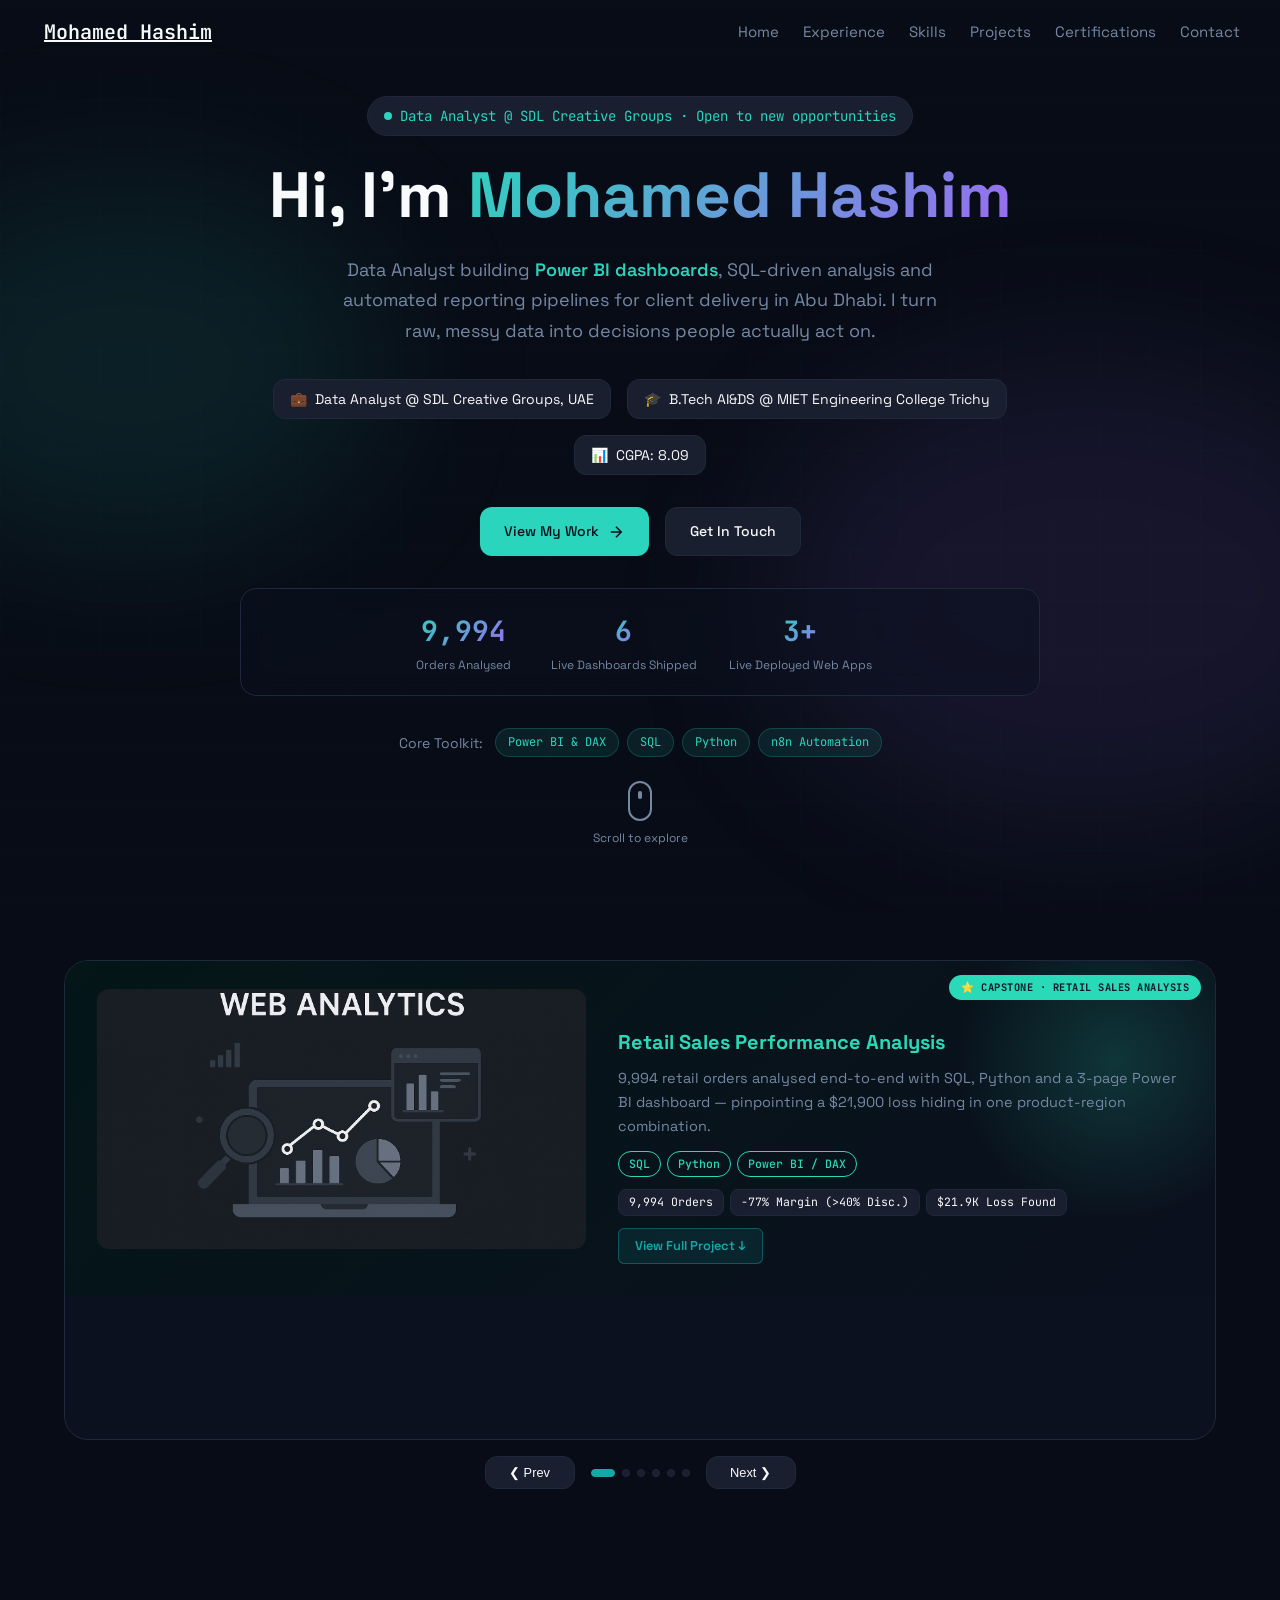
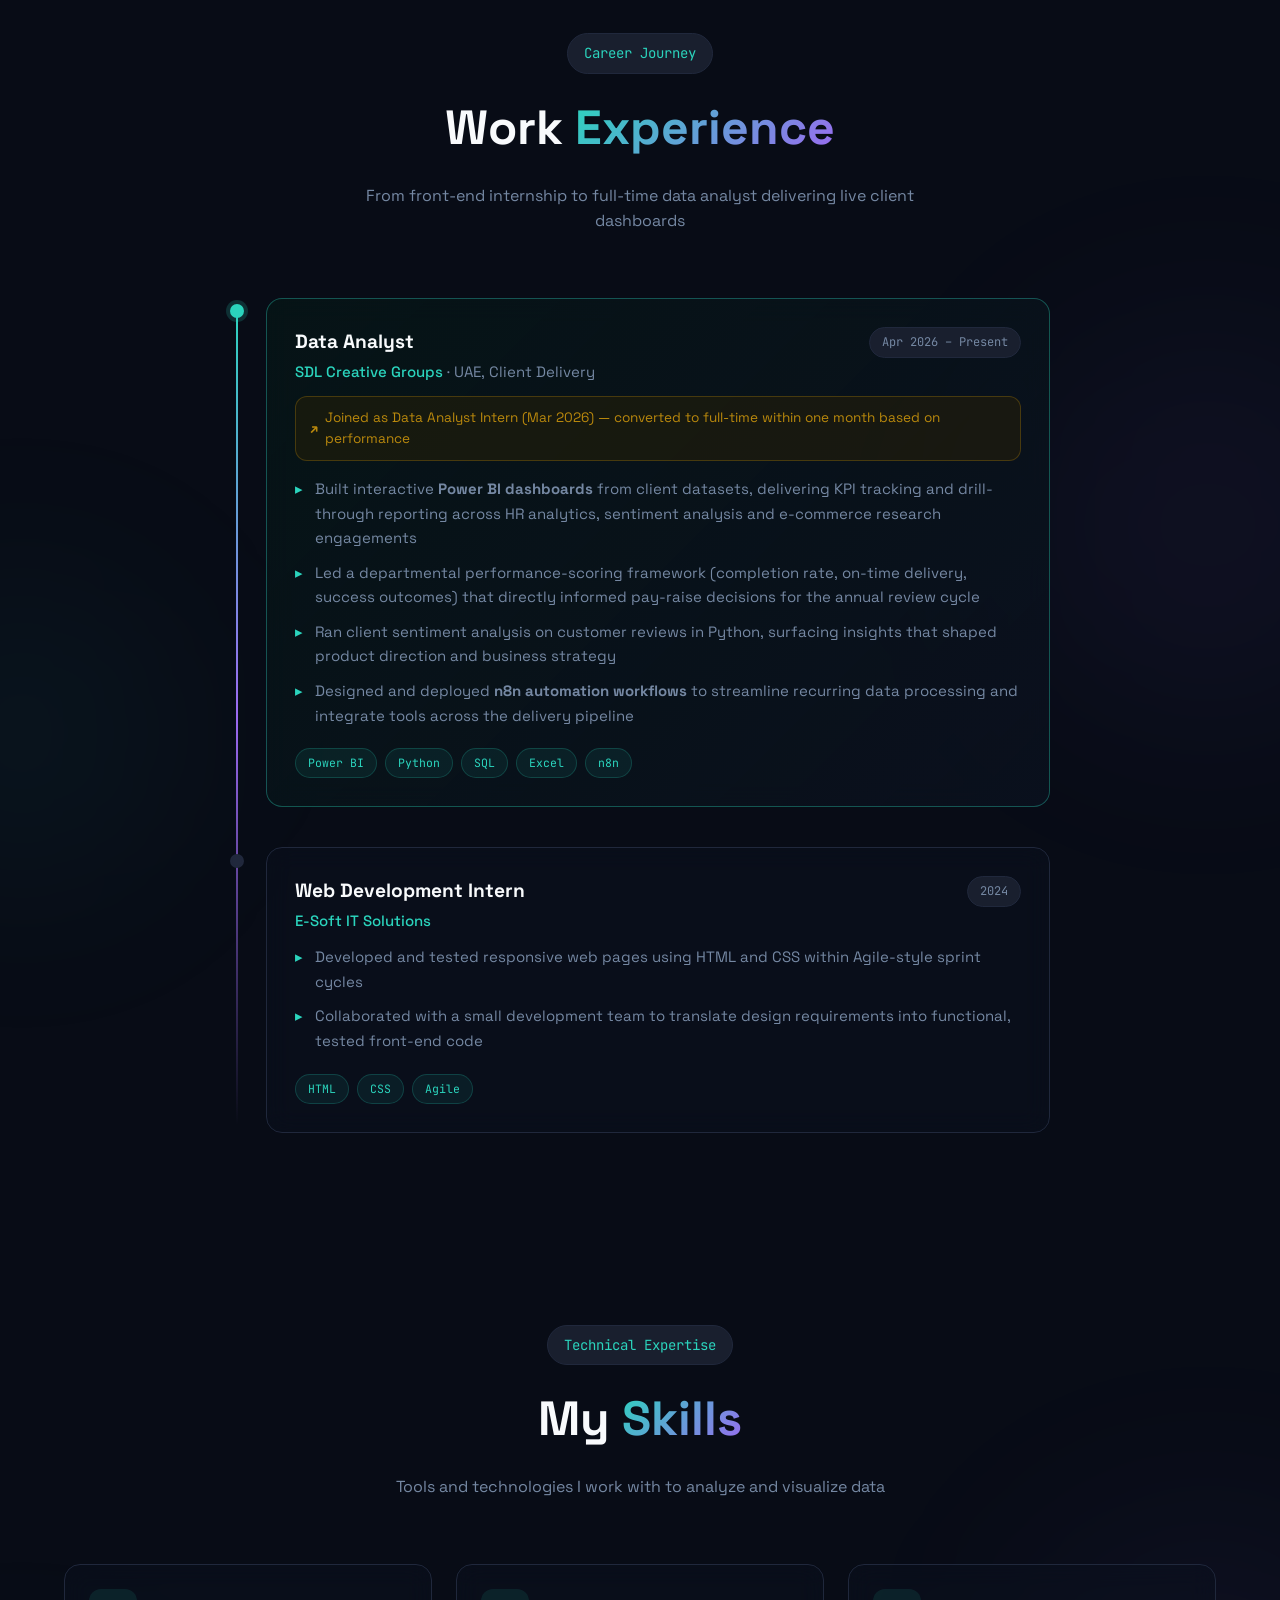
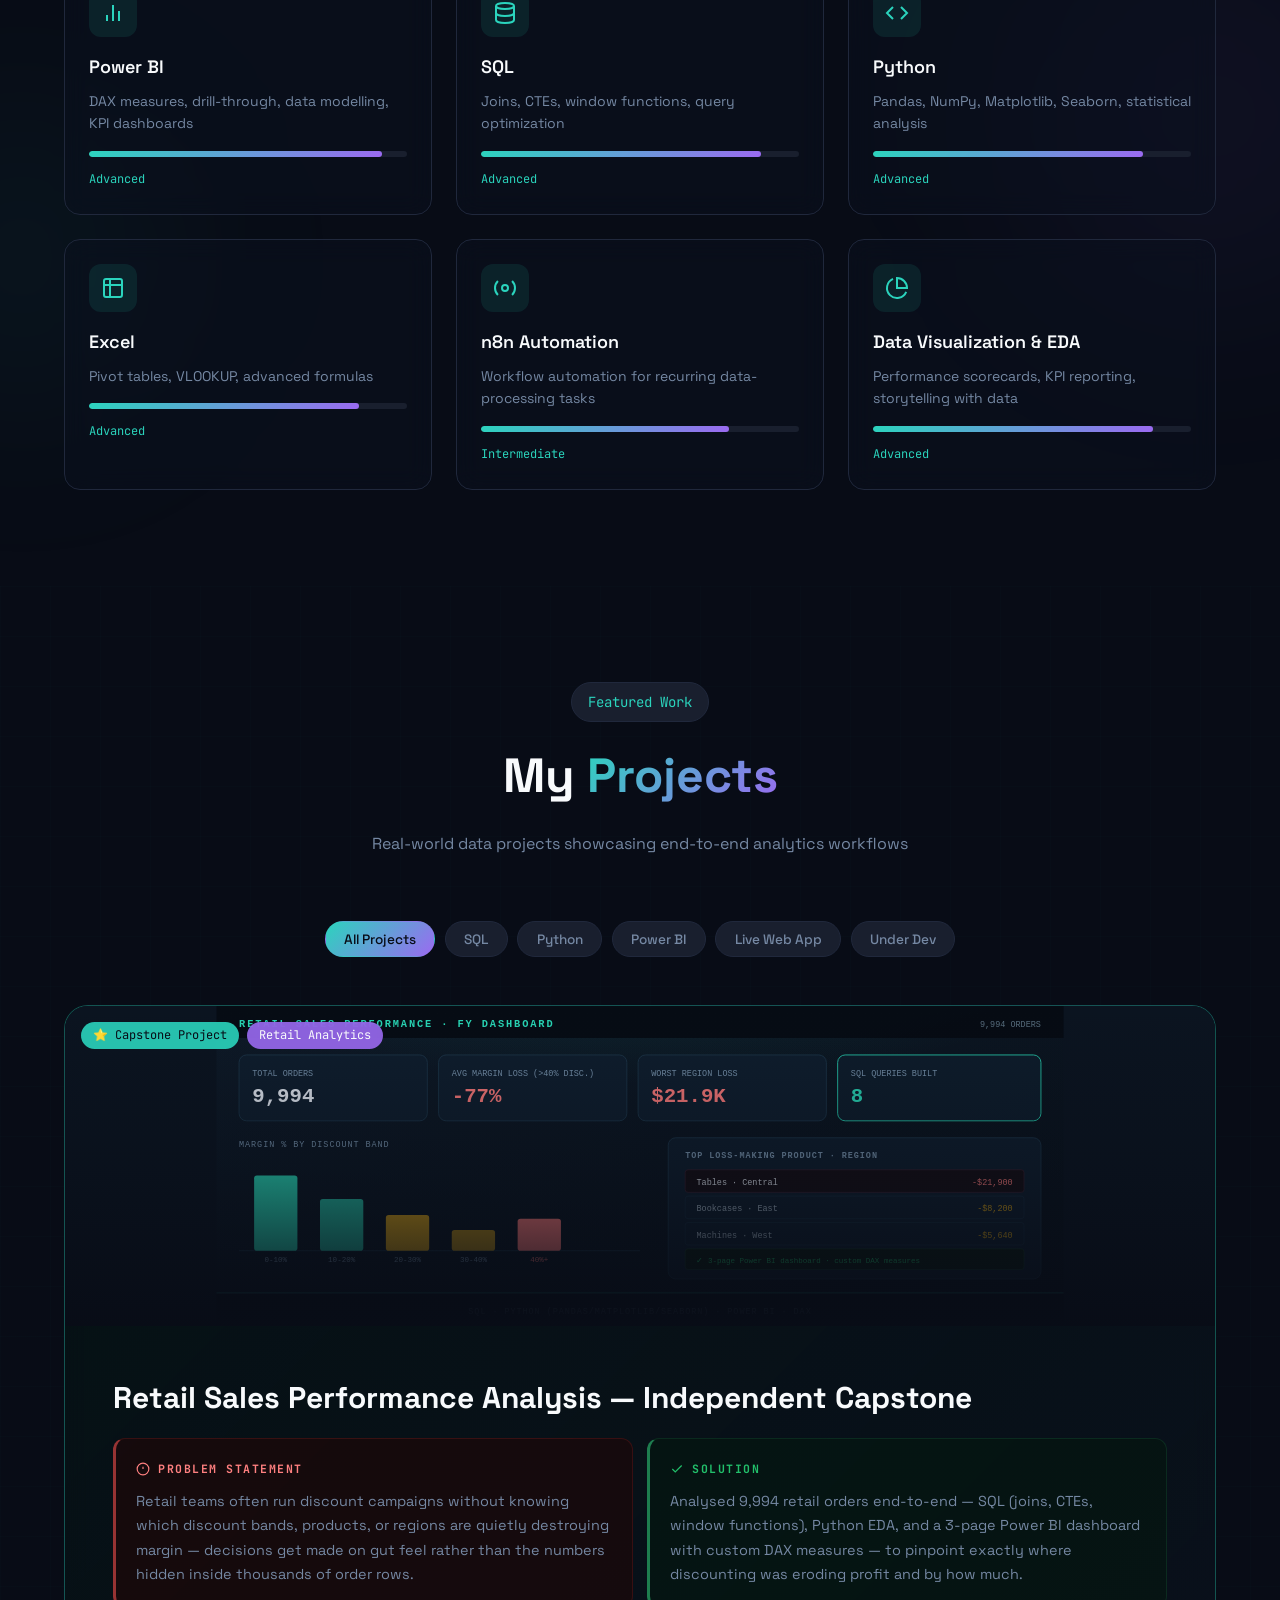
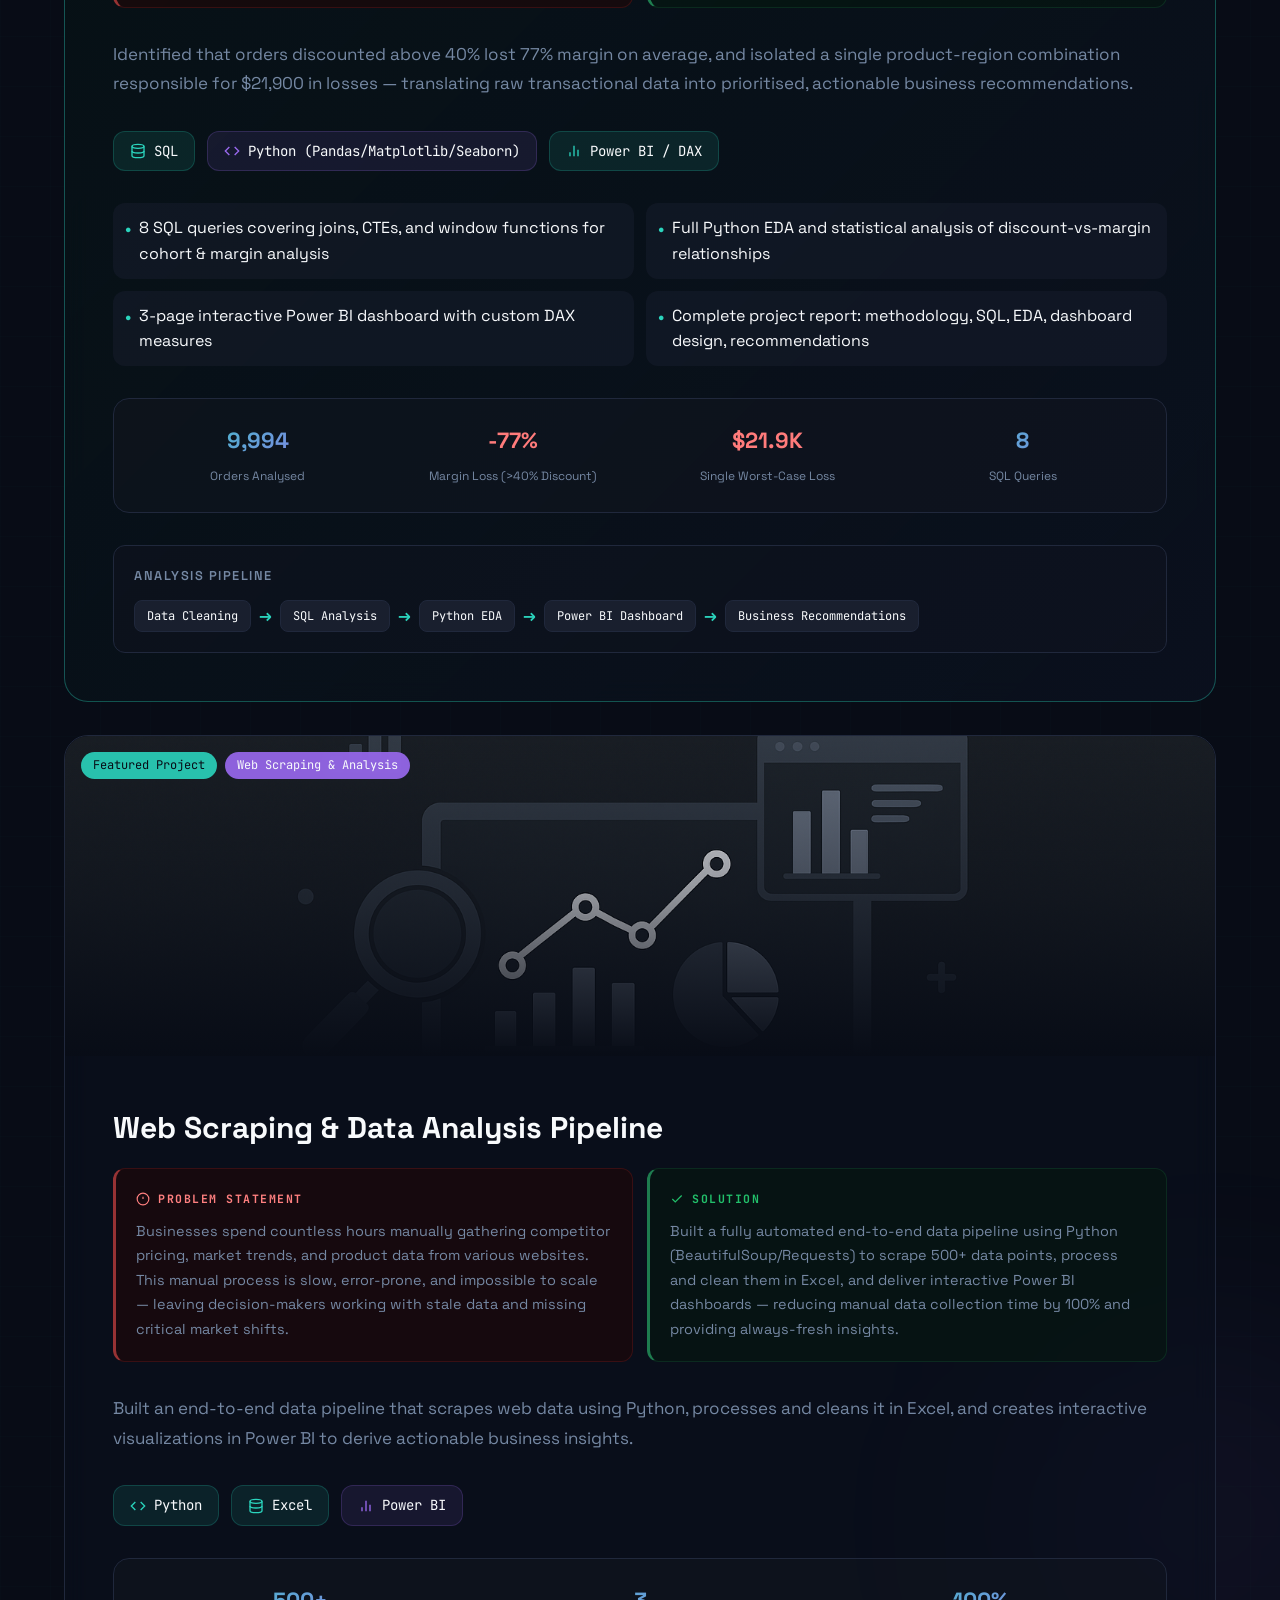
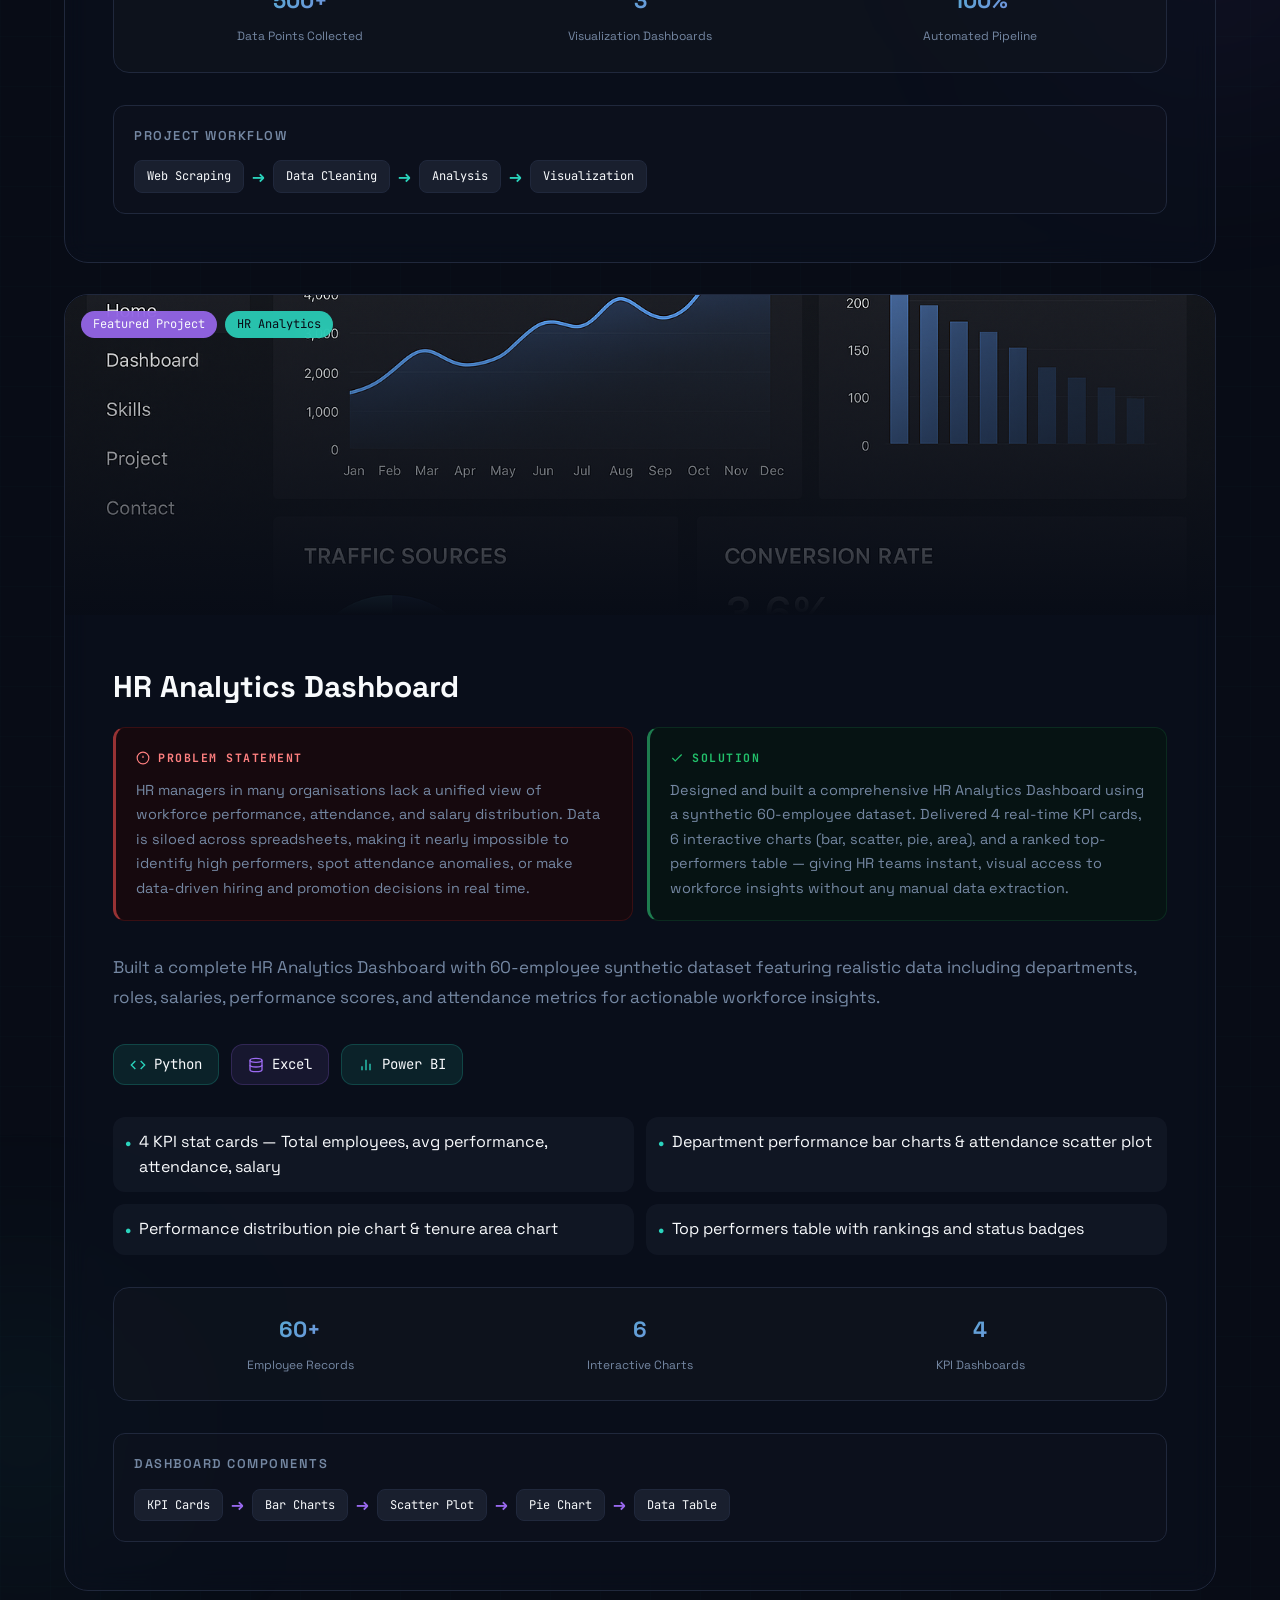
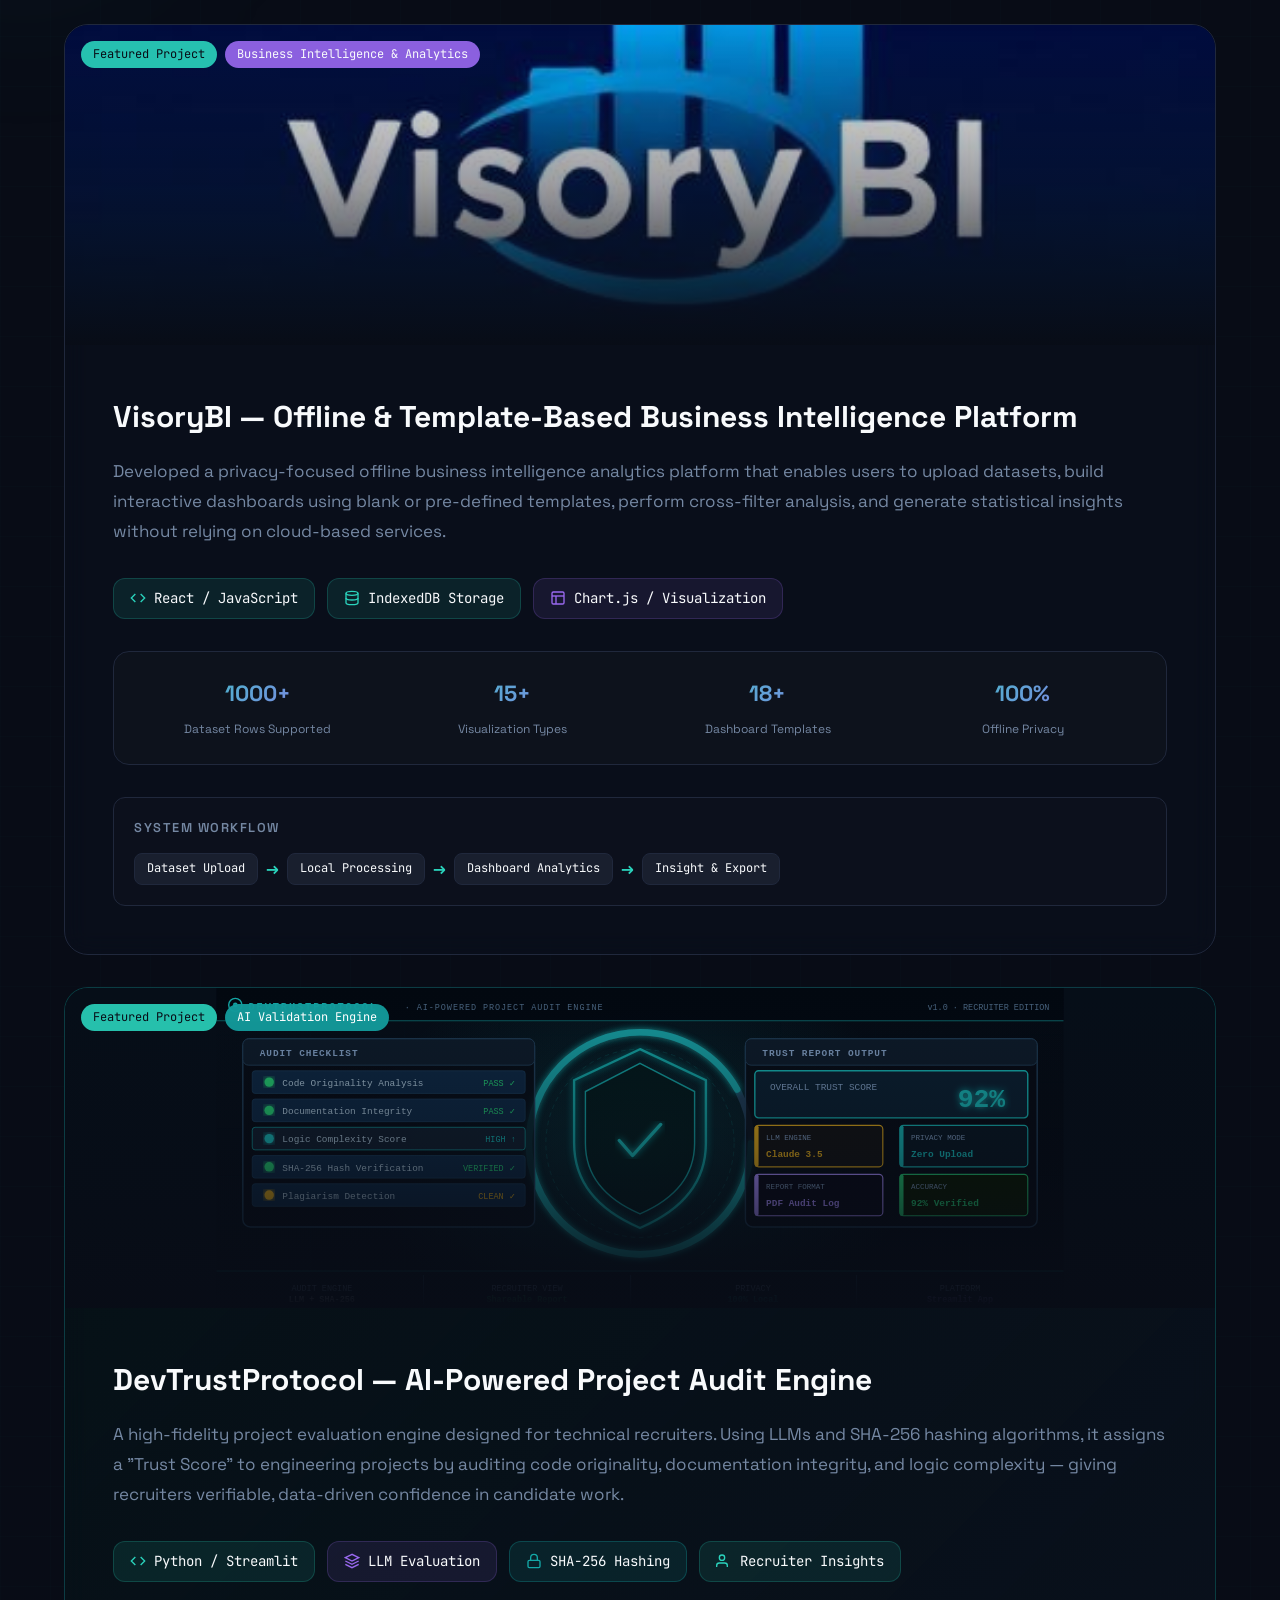
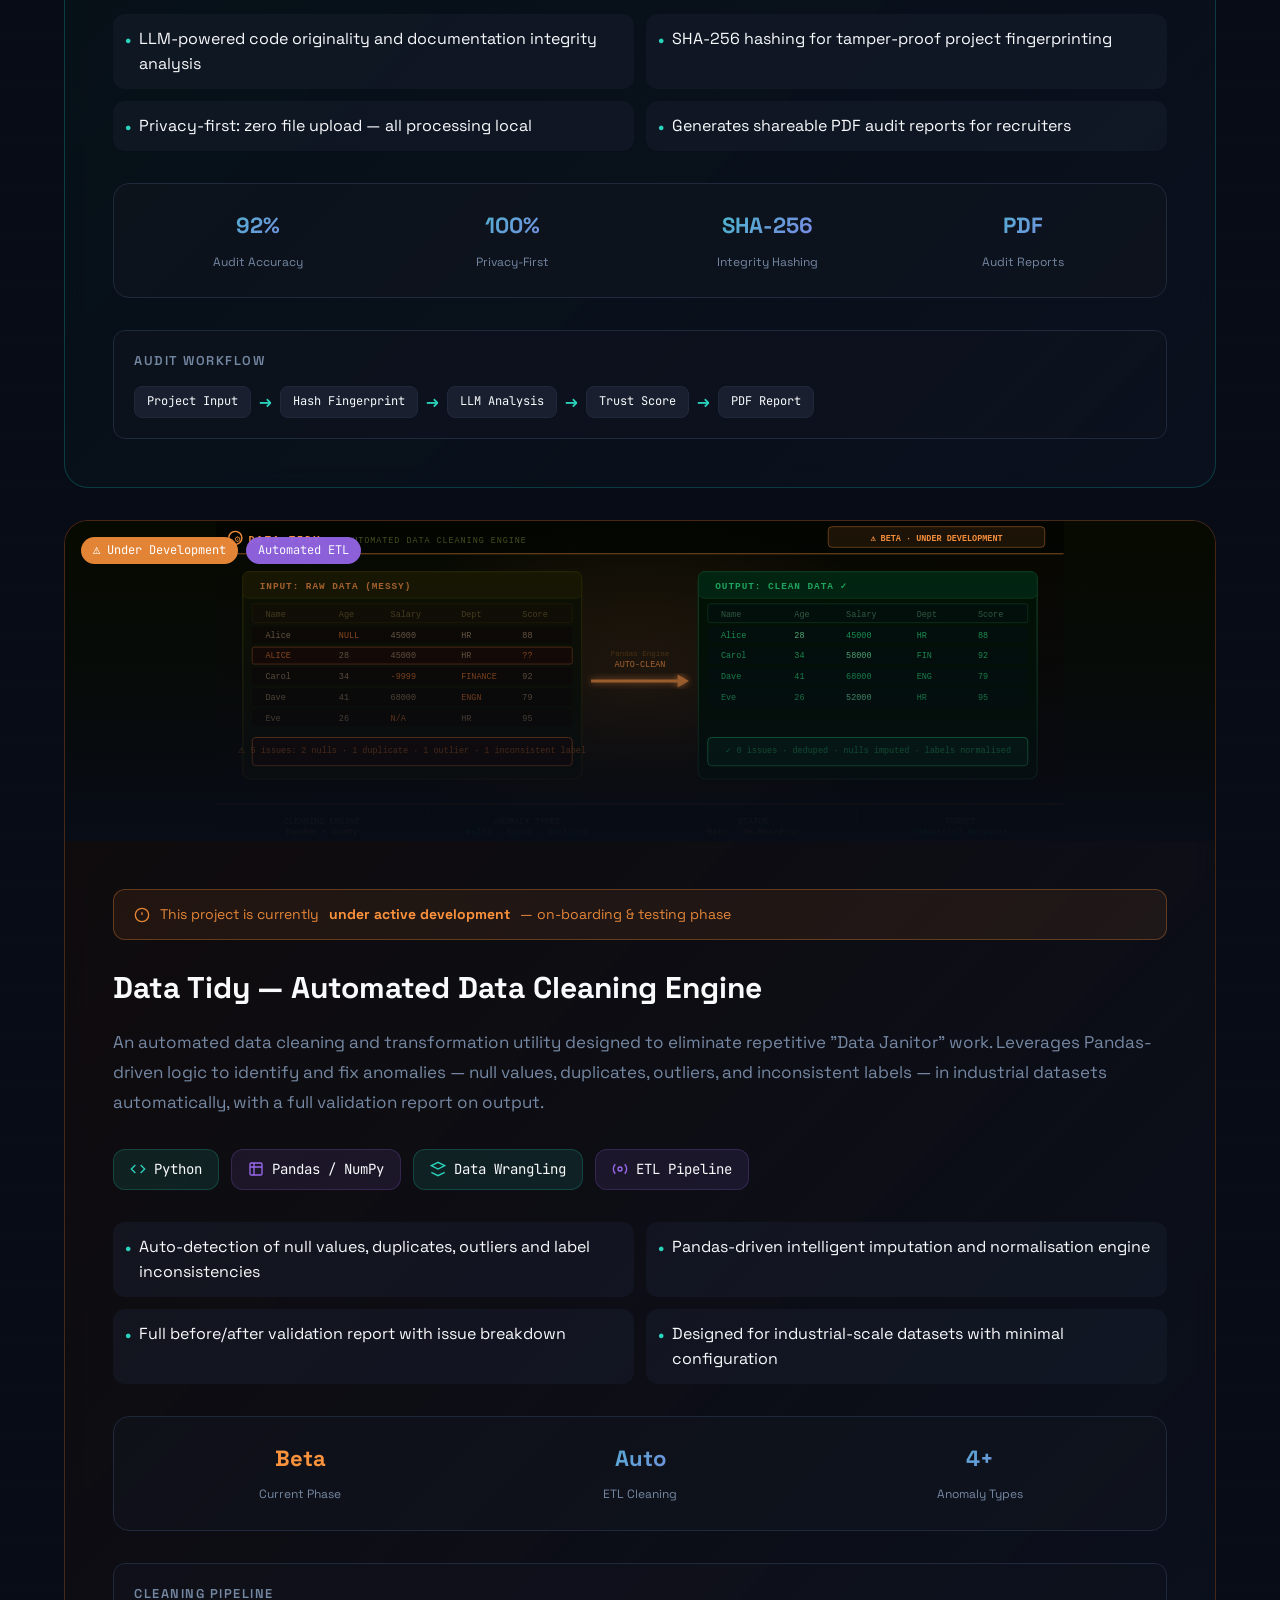
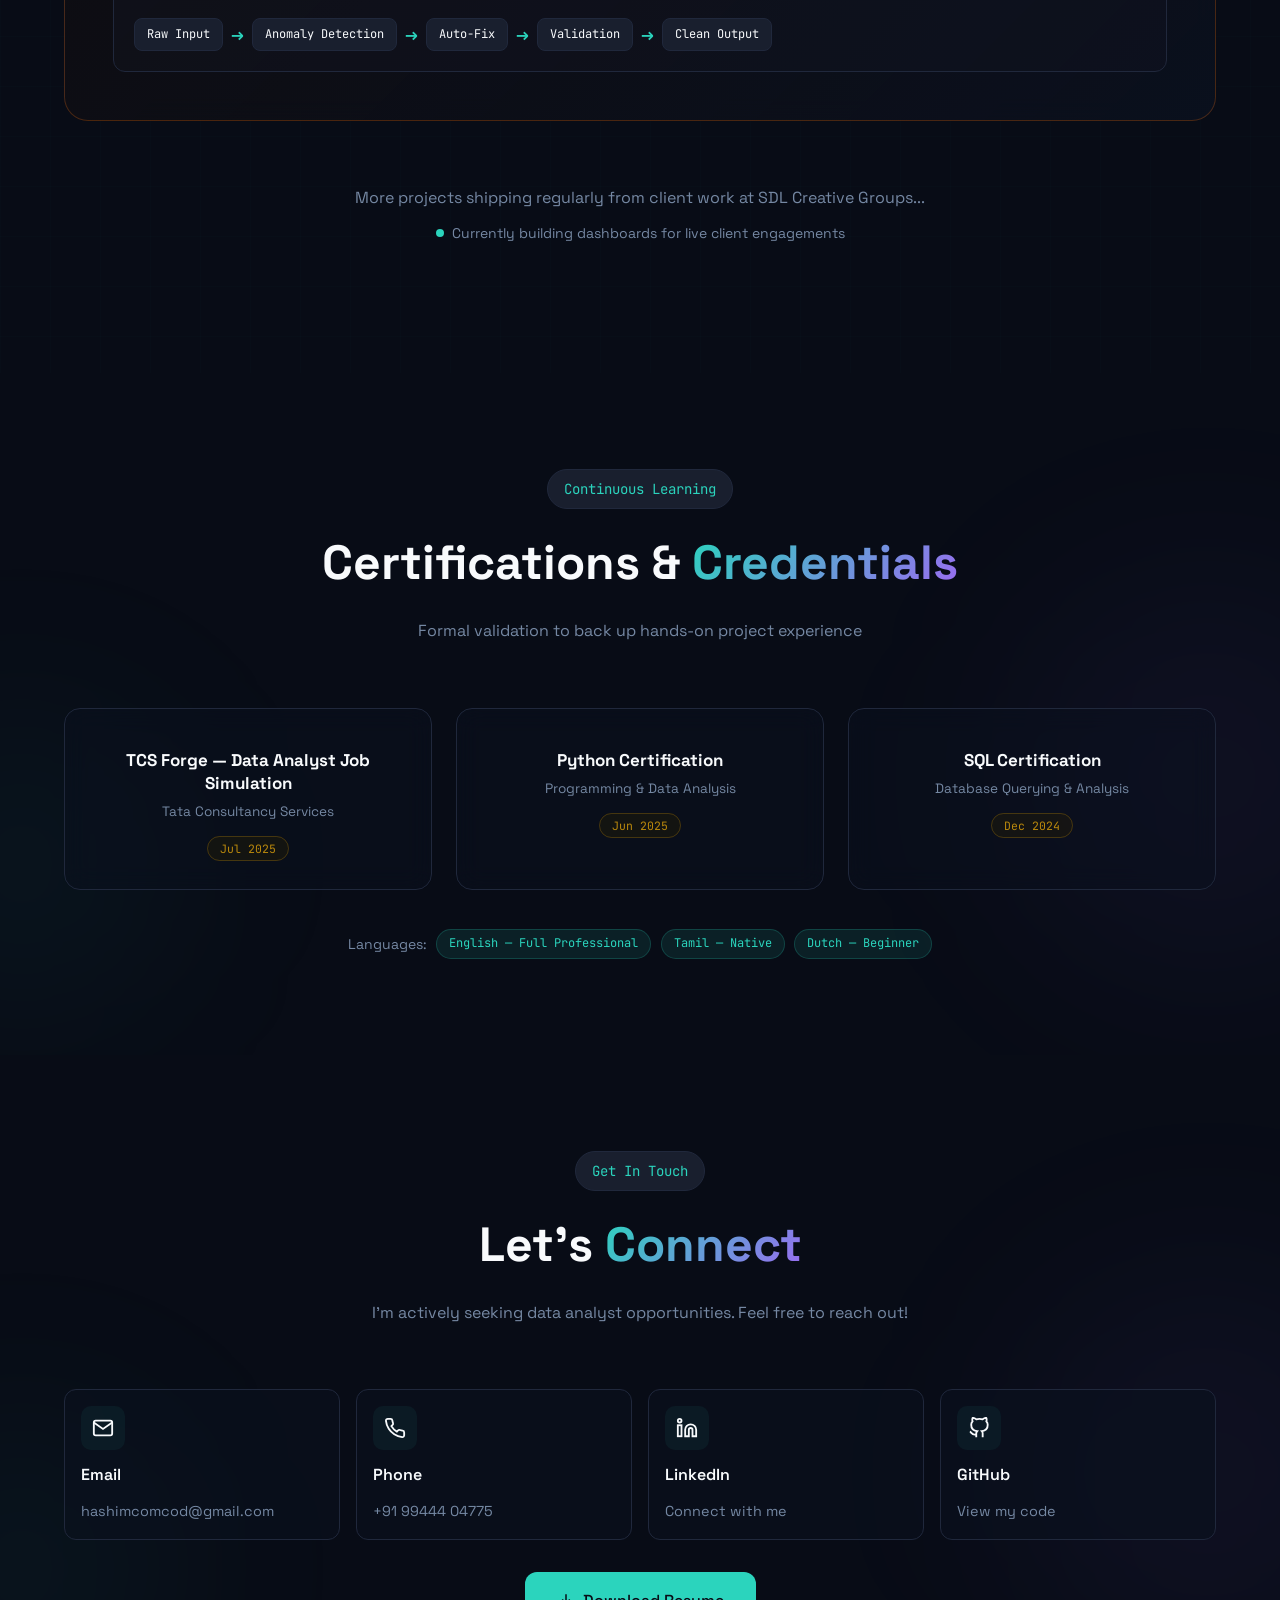
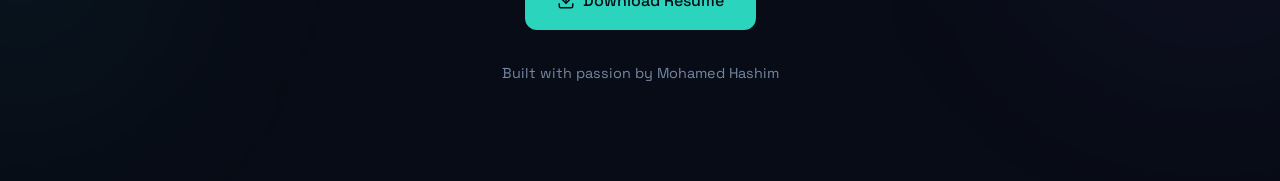
==== index.html @ ccec5ce8 "Update CGPA from 8.00 to 8.09" ====
<!DOCTYPE html>
<html lang="en">
<head>
  <meta charset="UTF-8" />
  <meta name="viewport" content="width=device-width, initial-scale=1.0"/>
  <meta name="description" content="Mohamed Hashim - Data Analyst Portfolio showcasing Excel, SQL, Python, Power BI skills and data analysis projects" />
  <title>Mohamed Hashim | Data Analyst Portfolio</title>
  <link rel="stylesheet" href="styles.css" />
  <link rel="preconnect" href="https://fonts.googleapis.com"/>
  <link rel="preconnect" href="https://fonts.gstatic.com" crossorigin/>
  <link href="https://fonts.googleapis.com/css2?family=Space+Grotesk:wght@300;400;500;600;700&family=JetBrains+Mono:wght@400;500;600&display=swap" rel="stylesheet"/>
</head>
<body>
  <!-- Navbar -->
  <nav id="navbar" class="navbar">
    <div class="navbar-container">
      <a href="#hero" class="navbar-logo">
        <span class="logo-text">Mohamed Hashim</span>
      </a>
      <div class="nav-links desktop-nav">
        <a href="#hero" class="nav-link">Home</a>
        <a href="#experience" class="nav-link">Experience</a>
        <a href="#skills" class="nav-link">Skills</a>
        <a href="#projects" class="nav-link">Projects</a>
        <a href="#certifications" class="nav-link">Certifications</a>
        <a href="#contact" class="nav-link">Contact</a>
      </div>
      <button id="mobile-menu-btn" class="mobile-menu-btn" aria-label="Toggle menu" aria-expanded="false">
        <span class="hamburger-line"></span>
        <span class="hamburger-line"></span>
        <span class="hamburger-line"></span>
      </button>
    </div>
    <div id="mobile-nav" class="mobile-nav" aria-hidden="true">
      <a href="#hero" class="mobile-nav-link">Home</a>
      <a href="#experience" class="mobile-nav-link">Experience</a>
      <a href="#skills" class="mobile-nav-link">Skills</a>
      <a href="#projects" class="mobile-nav-link">Projects</a>
      <a href="#certifications" class="mobile-nav-link">Certifications</a>
      <a href="#contact" class="mobile-nav-link">Contact</a>
    </div>
  </nav>

  <!-- Hero Section -->
  <section id="hero" class="hero">
    <div class="hero-bg-effects">
      <div class="hero-glow hero-glow-1"></div>
      <div class="hero-glow hero-glow-2"></div>
    </div>
    <div class="grid-pattern"></div>
    <div class="hero-container">
      <div class="hero-content">
        <div class="hero-badge animate-fade-up">
          <span class="status-dot"></span>
          <span>Data Analyst @ SDL Creative Groups &middot; Open to new opportunities</span>
        </div>
        <h1 class="hero-title animate-fade-up delay-100">
          Hi, I'm <span class="gradient-text">Mohamed Hashim</span>
        </h1>
        <p class="hero-subtitle animate-fade-up delay-200">
          Data Analyst building <span class="hero-highlight">Power BI dashboards</span>, SQL-driven analysis and automated reporting pipelines for client delivery in Abu Dhabi.
          I turn raw, messy data into decisions people actually act on.
        </p>
        <div class="hero-education animate-fade-up delay-300">
          <div class="education-item">
            <span class="education-icon">💼</span>
            <span>Data Analyst @ SDL Creative Groups, UAE</span>
          </div>
          <div class="education-item">
            <span class="education-icon">🎓</span>
            <span>B.Tech AI&amp;DS @ MIET Engineering College Trichy</span>
          </div>
          <div class="education-item">
            <span class="education-icon">📊</span>
            <span>CGPA: 8.09</span>
          </div>
        </div>
        <div class="hero-buttons animate-fade-up delay-400">
          <a href="#projects" class="btn btn-primary">
            <span>View My Work</span>
            <svg class="btn-icon" viewBox="0 0 24 24" fill="none" stroke="currentColor" stroke-width="2"><path d="M5 12h14M12 5l7 7-7 7"/></svg>
          </a>
          <a href="#contact" class="btn btn-secondary"><span>Get In Touch</span></a>
        </div>
        <div class="hero-stats-row animate-fade-up delay-450" id="hero-stats">
          <div class="hero-stat"><span class="hero-stat-value" data-count="9994">0</span><span class="hero-stat-label">Orders Analysed</span></div>
          <div class="hero-stat"><span class="hero-stat-value" data-count="6">0</span><span class="hero-stat-label">Live Dashboards Shipped</span></div>
          <div class="hero-stat"><span class="hero-stat-value" data-count="3" data-suffix="+">0</span><span class="hero-stat-label">Live Deployed Web Apps</span></div>
        </div>
        <div class="hero-certs animate-fade-up delay-500">
          <span class="certs-label">Core Toolkit:</span>
          <div class="certs-list">
            <span class="cert-tag">Power BI &amp; DAX</span>
            <span class="cert-tag">SQL</span>
            <span class="cert-tag">Python</span>
            <span class="cert-tag">n8n Automation</span>
          </div>
        </div>
        <div class="scroll-indicator animate-fade-in delay-500" id="hero-scroll-indicator">
          <div class="scroll-mouse"><div class="scroll-wheel"></div></div>
          <span>Scroll to explore</span>
        </div>
      </div>
    </div>
  </section>

  <!-- Banner / Project Slider Section -->
  <section class="banner-section">
    <div class="container">
      <div class="banner-container">
        <div class="slider-outer">

          <!-- ── SLIDE 0: Retail Sales Capstone ── -->
          <div class="slide-item active slide-item--highlight" data-slide="0">
            <div class="slide-glow" style="background:radial-gradient(circle,rgba(41,217,184,0.18),transparent 70%)"></div>
            <div class="slide-badge" style="background:#29d9b8;color:#0a1628">⭐ Capstone &middot; Retail Sales Analysis</div>
            <div class="slide-img-col">
              <img src="assets/images/dataimage.png" alt="Retail Sales Performance Analysis" class="slide-img" onerror="this.style.display='none'"/>
            </div>
            <div class="slide-body">
              <h3 class="slide-title" style="color:#29d9b8">Retail Sales Performance Analysis</h3>
              <p class="slide-desc">9,994 retail orders analysed end-to-end with SQL, Python and a 3-page Power BI dashboard — pinpointing a $21,900 loss hiding in one product-region combination.</p>
              <div class="slide-tags">
                <span class="slide-tag" style="color:#29d9b8;border-color:#29d9b8">SQL</span>
                <span class="slide-tag" style="color:#29d9b8;border-color:#29d9b8">Python</span>
                <span class="slide-tag" style="color:#29d9b8;border-color:#29d9b8">Power BI / DAX</span>
              </div>
              <div class="slide-stats">
                <span class="slide-stat">9,994 Orders</span>
                <span class="slide-stat">-77% Margin (&gt;40% Disc.)</span>
                <span class="slide-stat">$21.9K Loss Found</span>
              </div>
              <a href="#projects" class="slide-cta-btn">View Full Project &#8595;</a>
            </div>
          </div>

          <!-- ── SLIDE 1: Web Scraping ── -->
          <div class="slide-item" data-slide="1">
            <div class="slide-badge" style="background:#29d9b8;color:#0a1628">Web Scraping &amp; Analysis</div>
            <div class="slide-img-col">
              <img src="assets/images/dataimage.png" alt="Web Scraping Project" class="slide-img" onerror="this.style.display='none'"/>
            </div>
            <div class="slide-body">
              <h3 class="slide-title" style="color:#29d9b8">Web Scraping &amp; Data Analysis Pipeline</h3>
              <p class="slide-desc">End-to-end automated pipeline that scrapes, cleans and visualises web data using Python, Excel &amp; Power BI.</p>
              <div class="slide-tags">
                <span class="slide-tag" style="color:#29d9b8;border-color:#29d9b8">Python</span>
                <span class="slide-tag" style="color:#29d9b8;border-color:#29d9b8">Excel</span>
                <span class="slide-tag" style="color:#29d9b8;border-color:#29d9b8">Power BI</span>
              </div>
              <div class="slide-stats">
                <span class="slide-stat">500+ Data Points</span>
                <span class="slide-stat">3 Dashboards</span>
                <span class="slide-stat">100% Automated</span>
              </div>
              <a href="#projects" class="slide-cta-btn">View Full Project &#8595;</a>
            </div>
          </div>

          <!-- ── SLIDE 2: HR Analytics ── -->
          <div class="slide-item" data-slide="2">
            <div class="slide-badge" style="background:#a78bfa;color:#0a1628">HR Analytics</div>
            <div class="slide-img-col">
              <img src="assets/images/imagedata.png" alt="HR Analytics Dashboard" class="slide-img" onerror="this.style.display='none'"/>
            </div>
            <div class="slide-body">
              <h3 class="slide-title" style="color:#a78bfa">HR Analytics Dashboard</h3>
              <p class="slide-desc">60-employee synthetic dataset with KPI cards, department charts, scatter plots and top-performer rankings.</p>
              <div class="slide-tags">
                <span class="slide-tag" style="color:#a78bfa;border-color:#a78bfa">Python</span>
                <span class="slide-tag" style="color:#a78bfa;border-color:#a78bfa">Excel</span>
                <span class="slide-tag" style="color:#a78bfa;border-color:#a78bfa">Power BI</span>
              </div>
              <div class="slide-stats">
                <span class="slide-stat">60+ Records</span>
                <span class="slide-stat">6 Charts</span>
                <span class="slide-stat">4 KPI Cards</span>
              </div>
              <a href="#projects" class="slide-cta-btn">View Full Project &#8595;</a>
            </div>
          </div>

          <!-- ── SLIDE 3: VisoryBI ── -->
          <div class="slide-item" data-slide="3">
            <div class="slide-badge" style="background:#a78bfa;color:#0a1628">Business Intelligence</div>
            <div class="slide-img-col">
              <img src="assets/images/visorybi-logo.png" alt="VisoryBI Platform" class="slide-img" onerror="this.style.display='none'"/>
            </div>
            <div class="slide-body">
              <h3 class="slide-title" style="color:#a78bfa">VisoryBI — Offline BI Platform</h3>
              <p class="slide-desc">Privacy-first offline BI platform with 18+ templates, 15+ chart types and 100% local data processing. No cloud dependency.</p>
              <div class="slide-tags">
                <span class="slide-tag" style="color:#a78bfa;border-color:#a78bfa">React</span>
                <span class="slide-tag" style="color:#a78bfa;border-color:#a78bfa">IndexedDB</span>
                <span class="slide-tag" style="color:#a78bfa;border-color:#a78bfa">Chart.js</span>
              </div>
              <div class="slide-stats">
                <span class="slide-stat">1000+ Rows</span>
                <span class="slide-stat">15+ Charts</span>
                <span class="slide-stat">18+ Templates</span>
              </div>
              <a href="#projects" class="slide-cta-btn">View Full Project &#8595;</a>
            </div>
          </div>

          <!-- ── SLIDE 4: DevTrustProtocol ── -->
          <div class="slide-item slide-item--highlight" data-slide="4">
            <div class="slide-glow" style="background:radial-gradient(circle,rgba(20,169,168,0.15),transparent 70%)"></div>
            <div class="slide-badge" style="background:#14A9A8;color:#fff">DevTrustProtocol &middot; AI Validation Engine</div>
            <div class="slide-img-col">
              <!-- Generated SVG image for DevTrustProtocol -->
              <svg viewBox="0 0 480 280" xmlns="http://www.w3.org/2000/svg" class="slide-img" style="background:#060E18;border-radius:8px">
                <defs>
                  <linearGradient id="dtGrad" x1="0%" y1="0%" x2="100%" y2="100%">
                    <stop offset="0%" style="stop-color:#0A1E2E"/>
                    <stop offset="100%" style="stop-color:#071220"/>
                  </linearGradient>
                  <radialGradient id="dtGlow" cx="50%" cy="50%" r="50%">
                    <stop offset="0%" style="stop-color:#14A9A8;stop-opacity:0.2"/>
                    <stop offset="100%" style="stop-color:#14A9A8;stop-opacity:0"/>
                  </radialGradient>
                  <filter id="dtBlur">
                    <feGaussianBlur stdDeviation="3" result="blur"/>
                    <feMerge><feMergeNode in="blur"/><feMergeNode in="SourceGraphic"/></feMerge>
                  </filter>
                </defs>
                <rect width="480" height="280" fill="url(#dtGrad)"/>
                <!-- Grid -->
                <g opacity="0.04" stroke="#14A9A8" stroke-width="0.5">
                  <line x1="0" y1="40" x2="480" y2="40"/><line x1="0" y1="80" x2="480" y2="80"/>
                  <line x1="0" y1="120" x2="480" y2="120"/><line x1="0" y1="160" x2="480" y2="160"/>
                  <line x1="0" y1="200" x2="480" y2="200"/><line x1="0" y1="240" x2="480" y2="240"/>
                  <line x1="60" y1="0" x2="60" y2="280"/><line x1="120" y1="0" x2="120" y2="280"/>
                  <line x1="180" y1="0" x2="180" y2="280"/><line x1="240" y1="0" x2="240" y2="280"/>
                  <line x1="300" y1="0" x2="300" y2="280"/><line x1="360" y1="0" x2="360" y2="280"/>
                  <line x1="420" y1="0" x2="420" y2="280"/>
                </g>
                <!-- Glow blob -->
                <ellipse cx="240" cy="140" rx="160" ry="120" fill="url(#dtGlow)"/>
                <!-- Central shield -->
                <path d="M240 55 L290 78 L290 128 Q290 168 240 190 Q190 168 190 128 L190 78 Z" fill="none" stroke="#14A9A8" stroke-width="2" opacity="0.9" filter="url(#dtBlur)"/>
                <path d="M240 70 L278 89 L278 128 Q278 160 240 178 Q202 160 202 128 L202 89 Z" fill="hsla(180,78%,8%,0.7)" stroke="#14A9A8" stroke-width="1.5" opacity="0.8"/>
                <!-- Checkmark inside shield -->
                <polyline points="222,127 234,140 258,112" fill="none" stroke="#14A9A8" stroke-width="3" stroke-linecap="round" stroke-linejoin="round" filter="url(#dtBlur)"/>
                <!-- Trust score ring -->
                <circle cx="240" cy="124" r="52" fill="none" stroke="#14A9A8" stroke-width="1" stroke-dasharray="4 3" opacity="0.2"/>
                <!-- Score arcs (92%) -->
                <circle cx="240" cy="124" r="66" fill="none" stroke="#1E3A52" stroke-width="6"/>
                <circle cx="240" cy="124" r="66" fill="none" stroke="#14A9A8" stroke-width="6" stroke-dasharray="380 414" stroke-dashoffset="0" stroke-linecap="round" opacity="0.85" filter="url(#dtBlur)"/>
                <!-- Score label -->
                <text x="240" y="215" text-anchor="middle" font-family="monospace" font-size="11" font-weight="700" fill="#14A9A8" letter-spacing="2">TRUST SCORE</text>
                <text x="240" y="232" text-anchor="middle" font-family="monospace" font-size="22" font-weight="700" fill="#E8EEF7">92%</text>
                <!-- Left column: audit items -->
                <rect x="18" y="60" width="140" height="22" rx="4" fill="#0D2640" stroke="#1A3A55" stroke-width="1"/>
                <circle cx="32" cy="71" r="4" fill="#22C06B"/>
                <text x="44" y="75" font-family="monospace" font-size="9" fill="#7A96B8">Code Originality</text>
                <text x="140" y="75" font-family="monospace" font-size="9" fill="#22C06B" text-anchor="end">✓ Pass</text>
                <rect x="18" y="90" width="140" height="22" rx="4" fill="#0D2640" stroke="#1A3A55" stroke-width="1"/>
                <circle cx="32" cy="101" r="4" fill="#22C06B"/>
                <text x="44" y="105" font-family="monospace" font-size="9" fill="#7A96B8">Doc Integrity</text>
                <text x="140" y="105" font-family="monospace" font-size="9" fill="#22C06B" text-anchor="end">✓ Pass</text>
                <rect x="18" y="120" width="140" height="22" rx="4" fill="#0D2640" stroke="#14A9A8" stroke-width="1" opacity="0.8"/>
                <circle cx="32" cy="131" r="4" fill="#14A9A8"/>
                <text x="44" y="135" font-family="monospace" font-size="9" fill="#7A96B8">Logic Complexity</text>
                <text x="140" y="135" font-family="monospace" font-size="9" fill="#14A9A8" text-anchor="end">High</text>
                <rect x="18" y="150" width="140" height="22" rx="4" fill="#0D2640" stroke="#1A3A55" stroke-width="1"/>
                <circle cx="32" cy="161" r="4" fill="#22C06B"/>
                <text x="44" y="165" font-family="monospace" font-size="9" fill="#7A96B8">Hash Verified</text>
                <text x="140" y="165" font-family="monospace" font-size="9" fill="#22C06B" text-anchor="end">SHA-256 ✓</text>
                <!-- Right column: stats -->
                <rect x="322" y="60" width="140" height="48" rx="4" fill="#121212" stroke="#D4A017" stroke-width="1.2"/>
                <rect x="322" y="60" width="4" height="48" rx="2" fill="#D4A017"/>
                <text x="336" y="78" font-family="monospace" font-size="9" fill="#7A96B8">LLM EVAL ENGINE</text>
                <text x="336" y="94" font-family="monospace" font-size="11" font-weight="700" fill="#D4A017">Claude 3.5</text>
                <text x="336" y="106" font-family="monospace" font-size="8" fill="#4A6580">Structured reasoning</text>
                <rect x="322" y="118" width="140" height="48" rx="4" fill="#081520" stroke="#14A9A8" stroke-width="1.2"/>
                <rect x="322" y="118" width="4" height="48" rx="2" fill="#14A9A8"/>
                <text x="336" y="136" font-family="monospace" font-size="9" fill="#7A96B8">PRIVACY MODE</text>
                <text x="336" y="152" font-family="monospace" font-size="11" font-weight="700" fill="#14A9A8">Zero Upload</text>
                <text x="336" y="164" font-family="monospace" font-size="8" fill="#4A6580">Local hash only</text>
                <rect x="322" y="176" width="140" height="48" rx="4" fill="#080815" stroke="#a78bfa" stroke-width="1.2"/>
                <rect x="322" y="176" width="4" height="48" rx="2" fill="#a78bfa"/>
                <text x="336" y="194" font-family="monospace" font-size="9" fill="#7A96B8">RECRUITER VIEW</text>
                <text x="336" y="210" font-family="monospace" font-size="11" font-weight="700" fill="#a78bfa">PDF Report</text>
                <text x="336" y="222" font-family="monospace" font-size="8" fill="#4A6580">Shareable audit log</text>
                <!-- Bottom label -->
                <rect x="0" y="256" width="480" height="24" fill="#060E18" opacity="0.9"/>
                <rect x="0" y="256" width="480" height="1.5" fill="#14A9A8" opacity="0.3"/>
                <text x="240" y="272" text-anchor="middle" font-family="monospace" font-size="9" fill="#4A6580" letter-spacing="1">DEVTRUSTPROTOCOL · AI-POWERED PROJECT AUDIT ENGINE</text>
              </svg>
            </div>
            <div class="slide-body">
              <h3 class="slide-title" style="color:#14A9A8">DevTrustProtocol</h3>
              <p class="slide-desc">A high-fidelity project evaluation engine for technical recruiters. Uses LLMs and SHA-256 hashing to assign a Trust Score by auditing code originality, documentation integrity, and logic complexity.</p>
              <div class="slide-tags">
                <span class="slide-tag" style="color:#14A9A8;border-color:#14A9A8">Python / Streamlit</span>
                <span class="slide-tag" style="color:#14A9A8;border-color:#14A9A8">LLM Evaluation</span>
                <span class="slide-tag" style="color:#14A9A8;border-color:#14A9A8">SHA-256 Hashing</span>
              </div>
              <div class="slide-stats">
                <span class="slide-stat">92% Accuracy</span>
                <span class="slide-stat">Privacy-First</span>
                <span class="slide-stat">Integrity Hashing</span>
              </div>
              <a href="#projects" class="slide-cta-btn">View Full Project &#8595;</a>
            </div>
          </div>

          <!-- ── SLIDE 5: Data Tidy ── -->
          <div class="slide-item slide-item--highlight" data-slide="5">
            <div class="slide-glow" style="background:radial-gradient(circle,rgba(251,146,60,0.12),transparent 70%)"></div>
            <div class="slide-badge" style="background:#FB923C;color:#fff">&#9888; Under Development</div>
            <div class="slide-img-col">
              <!-- Generated SVG image for Data Tidy -->
              <svg viewBox="0 0 480 280" xmlns="http://www.w3.org/2000/svg" class="slide-img" style="background:#0A0A06;border-radius:8px">
                <defs>
                  <linearGradient id="dtidyGrad" x1="0%" y1="0%" x2="100%" y2="100%">
                    <stop offset="0%" style="stop-color:#0A1000"/>
                    <stop offset="100%" style="stop-color:#120800"/>
                  </linearGradient>
                  <radialGradient id="dtidyGlow" cx="50%" cy="50%" r="50%">
                    <stop offset="0%" style="stop-color:#FB923C;stop-opacity:0.15"/>
                    <stop offset="100%" style="stop-color:#FB923C;stop-opacity:0"/>
                  </radialGradient>
                  <filter id="dtidyBlur">
                    <feGaussianBlur stdDeviation="3" result="blur"/>
                    <feMerge><feMergeNode in="blur"/><feMergeNode in="SourceGraphic"/></feMerge>
                  </filter>
                </defs>
                <rect width="480" height="280" fill="url(#dtidyGrad)"/>
                <g opacity="0.04" stroke="#FB923C" stroke-width="0.5">
                  <line x1="0" y1="40" x2="480" y2="40"/><line x1="0" y1="80" x2="480" y2="80"/>
                  <line x1="0" y1="120" x2="480" y2="120"/><line x1="0" y1="160" x2="480" y2="160"/>
                  <line x1="0" y1="200" x2="480" y2="200"/><line x1="0" y1="240" x2="480" y2="240"/>
                  <line x1="60" y1="0" x2="60" y2="280"/><line x1="120" y1="0" x2="120" y2="280"/>
                  <line x1="180" y1="0" x2="180" y2="280"/><line x1="240" y1="0" x2="240" y2="280"/>
                  <line x1="300" y1="0" x2="300" y2="280"/><line x1="360" y1="0" x2="360" y2="280"/>
                  <line x1="420" y1="0" x2="420" y2="280"/>
                </g>
                <ellipse cx="240" cy="140" rx="180" ry="120" fill="url(#dtidyGlow)"/>
                <!-- Raw data table (messy) -->
                <rect x="18" y="45" width="185" height="170" rx="6" fill="#0D1A00" stroke="#2A3A10" stroke-width="1.5"/>
                <rect x="18" y="45" width="185" height="22" rx="4" fill="#1A2800" stroke="#2A3A10" stroke-width="1"/>
                <text x="30" y="60" font-family="monospace" font-size="9" fill="#4A6530" font-weight="700">RAW DATA (MESSY)</text>
                <!-- Table rows messy -->
                <rect x="26" y="72" width="169" height="16" rx="2" fill="#120D00" stroke="#2A2010" stroke-width="0.5"/>
                <text x="32" y="83" font-family="monospace" font-size="8" fill="#6A5030">Name</text>
                <text x="80" y="83" font-family="monospace" font-size="8" fill="#6A5030">Age</text>
                <text x="115" y="83" font-family="monospace" font-size="8" fill="#6A5030">Salary</text>
                <text x="158" y="83" font-family="monospace" font-size="8" fill="#6A5030">Dept</text>
                <rect x="26" y="92" width="169" height="16" rx="2" fill="#0D0800"/>
                <text x="32" y="103" font-family="monospace" font-size="8" fill="#8A7050">Alice</text>
                <text x="80" y="103" font-family="monospace" font-size="8" fill="#C07030">??</text>
                <text x="115" y="103" font-family="monospace" font-size="8" fill="#8A7050">45000</text>
                <text x="158" y="103" font-family="monospace" font-size="8" fill="#8A7050">HR</text>
                <rect x="26" y="112" width="169" height="16" rx="2" fill="#0D0800"/>
                <text x="32" y="123" font-family="monospace" font-size="8" fill="#C07030">NULL</text>
                <text x="80" y="123" font-family="monospace" font-size="8" fill="#8A7050">29</text>
                <text x="115" y="123" font-family="monospace" font-size="8" fill="#C07030">-9999</text>
                <text x="158" y="123" font-family="monospace" font-size="8" fill="#8A7050">ENG</text>
                <rect x="26" y="132" width="169" height="16" rx="2" fill="#0D0800"/>
                <text x="32" y="143" font-family="monospace" font-size="8" fill="#8A7050">Carol</text>
                <text x="80" y="143" font-family="monospace" font-size="8" fill="#8A7050">34</text>
                <text x="115" y="143" font-family="monospace" font-size="8" fill="#C07030">N/A</text>
                <text x="158" y="143" font-family="monospace" font-size="8" fill="#C07030">??</text>
                <rect x="26" y="152" width="169" height="16" rx="2" fill="#0D0800"/>
                <text x="32" y="163" font-family="monospace" font-size="8" fill="#8A7050">Dave</text>
                <text x="80" y="163" font-family="monospace" font-size="8" fill="#8A7050">41</text>
                <text x="115" y="163" font-family="monospace" font-size="8" fill="#8A7050">68000</text>
                <text x="158" y="163" font-family="monospace" font-size="8" fill="#C07030">ENGN</text>
                <rect x="26" y="172" width="169" height="16" rx="2" fill="#0D0800"/>
                <text x="32" y="183" font-family="monospace" font-size="8" fill="#C07030">alice</text>
                <text x="80" y="183" font-family="monospace" font-size="8" fill="#8A7050">28</text>
                <text x="115" y="183" font-family="monospace" font-size="8" fill="#8A7050">45000</text>
                <text x="158" y="183" font-family="monospace" font-size="8" fill="#8A7050">HR</text>
                <text x="110" y="208" text-anchor="middle" font-family="monospace" font-size="8" fill="#C07030">⚠ 4 issues detected</text>
                <!-- Arrow in center -->
                <g filter="url(#dtidyBlur)">
                  <line x1="210" y1="140" x2="270" y2="140" stroke="#FB923C" stroke-width="2.5" stroke-dasharray="none"/>
                  <polygon points="264,134 274,140 264,146" fill="#FB923C"/>
                </g>
                <text x="240" y="128" text-anchor="middle" font-family="monospace" font-size="8" fill="#FB923C">AUTO-CLEAN</text>
                <!-- Cleaned data table -->
                <rect x="277" y="45" width="185" height="170" rx="6" fill="#001A08" stroke="#104020" stroke-width="1.5"/>
                <rect x="277" y="45" width="185" height="22" rx="4" fill="#002810" stroke="#104020" stroke-width="1"/>
                <text x="289" y="60" font-family="monospace" font-size="9" fill="#22C06B" font-weight="700">CLEAN DATA ✓</text>
                <rect x="285" y="72" width="169" height="16" rx="2" fill="#001208" stroke="#104020" stroke-width="0.5"/>
                <text x="291" y="83" font-family="monospace" font-size="8" fill="#4A8060">Name</text>
                <text x="339" y="83" font-family="monospace" font-size="8" fill="#4A8060">Age</text>
                <text x="374" y="83" font-family="monospace" font-size="8" fill="#4A8060">Salary</text>
                <text x="417" y="83" font-family="monospace" font-size="8" fill="#4A8060">Dept</text>
                <rect x="285" y="92" width="169" height="16" rx="2" fill="#001208"/>
                <text x="291" y="103" font-family="monospace" font-size="8" fill="#22C06B">Alice</text>
                <text x="339" y="103" font-family="monospace" font-size="8" fill="#6EE7A0">28</text>
                <text x="374" y="103" font-family="monospace" font-size="8" fill="#22C06B">45000</text>
                <text x="417" y="103" font-family="monospace" font-size="8" fill="#22C06B">HR</text>
                <rect x="285" y="112" width="169" height="16" rx="2" fill="#001208"/>
                <text x="291" y="123" font-family="monospace" font-size="8" fill="#22C06B">Bob</text>
                <text x="339" y="123" font-family="monospace" font-size="8" fill="#22C06B">29</text>
                <text x="374" y="123" font-family="monospace" font-size="8" fill="#6EE7A0">52000</text>
                <text x="417" y="123" font-family="monospace" font-size="8" fill="#22C06B">ENG</text>
                <rect x="285" y="132" width="169" height="16" rx="2" fill="#001208"/>
                <text x="291" y="143" font-family="monospace" font-size="8" fill="#22C06B">Carol</text>
                <text x="339" y="143" font-family="monospace" font-size="8" fill="#22C06B">34</text>
                <text x="374" y="143" font-family="monospace" font-size="8" fill="#6EE7A0">58000</text>
                <text x="417" y="143" font-family="monospace" font-size="8" fill="#22C06B">FIN</text>
                <rect x="285" y="152" width="169" height="16" rx="2" fill="#001208"/>
                <text x="291" y="163" font-family="monospace" font-size="8" fill="#22C06B">Dave</text>
                <text x="339" y="163" font-family="monospace" font-size="8" fill="#22C06B">41</text>
                <text x="374" y="163" font-family="monospace" font-size="8" fill="#22C06B">68000</text>
                <text x="417" y="163" font-family="monospace" font-size="8" fill="#22C06B">ENG</text>
                <text x="369" y="208" text-anchor="middle" font-family="monospace" font-size="8" fill="#22C06B">✓ 0 issues · validated</text>
                <!-- Bottom bar -->
                <rect x="0" y="256" width="480" height="24" fill="#060A00" opacity="0.95"/>
                <rect x="0" y="256" width="480" height="1.5" fill="#FB923C" opacity="0.3"/>
                <text x="240" y="272" text-anchor="middle" font-family="monospace" font-size="9" fill="#4A5020" letter-spacing="1">DATA TIDY · AUTOMATED ETL CLEANING ENGINE · BETA</text>
              </svg>
            </div>
            <div class="slide-body">
              <h3 class="slide-title" style="color:#FB923C">Data Tidy <span style="font-size:0.7em;background:rgba(251,146,60,0.15);border:1px solid rgba(251,146,60,0.4);padding:2px 8px;border-radius:20px;vertical-align:middle">Under Dev</span></h3>
              <p class="slide-desc">An automated data cleaning and transformation utility designed to eliminate "Data Janitor" work. Pandas-driven logic identifies and fixes anomalies in industrial datasets automatically.</p>
              <div class="slide-tags">
                <span class="slide-tag" style="color:#FB923C;border-color:#FB923C">Pandas</span>
                <span class="slide-tag" style="color:#FB923C;border-color:#FB923C">Data Wrangling</span>
                <span class="slide-tag" style="color:#FB923C;border-color:#FB923C">Python</span>
              </div>
              <div class="slide-stats">
                <span class="slide-stat">Beta Phase</span>
                <span class="slide-stat">Automated ETL</span>
                <span class="slide-stat">Validation Suite</span>
              </div>
              <span class="slide-cta-btn" style="background:rgba(251,146,60,0.08);border-color:rgba(251,146,60,0.3);color:#FB923C;cursor:default">&#9881; On-Boarding &amp; Testing...</span>
            </div>
          </div>

        </div><!-- /slider-outer -->

        <!-- Controls -->
        <div class="slider-controls">
          <button class="btn btn-secondary" id="slidePrev">&#10094; Prev</button>
          <div class="slider-dots" id="sliderDots">
            <button class="slider-dot active" data-idx="0"></button>
            <button class="slider-dot" data-idx="1"></button>
            <button class="slider-dot" data-idx="2"></button>
            <button class="slider-dot" data-idx="3"></button>
            <button class="slider-dot" data-idx="4"></button>
            <button class="slider-dot" data-idx="5"></button>
          </div>
          <button class="btn btn-secondary" id="slideNext">Next &#10095;</button>
        </div>

      </div><!-- /banner-container -->
    </div><!-- /container -->
  </section>

  <!-- Experience Section -->
  <section id="experience" class="experience-section">
    <div class="section-bg-effects">
      <div class="section-glow section-glow-1"></div>
      <div class="section-glow section-glow-2"></div>
    </div>
    <div class="container">
      <div class="section-header">
        <span class="section-badge">Career Journey</span>
        <h2 class="section-title">Work <span class="gradient-text">Experience</span></h2>
        <p class="section-description">From front-end internship to full-time data analyst delivering live client dashboards</p>
      </div>
      <div class="timeline">

        <div class="timeline-item">
          <div class="timeline-marker timeline-marker--current"></div>
          <div class="timeline-card timeline-card--current">
            <div class="timeline-card-header">
              <div>
                <h3 class="timeline-role">Data Analyst</h3>
                <p class="timeline-company">SDL Creative Groups <span class="timeline-location">&middot; UAE, Client Delivery</span></p>
              </div>
              <span class="timeline-date">Apr 2026 – Present</span>
            </div>
            <p class="timeline-promo"><span class="promo-icon">↗</span> Joined as Data Analyst Intern (Mar 2026) — converted to full-time within one month based on performance</p>
            <ul class="timeline-points">
              <li>Built interactive <strong>Power BI dashboards</strong> from client datasets, delivering KPI tracking and drill-through reporting across HR analytics, sentiment analysis and e-commerce research engagements</li>
              <li>Led a departmental performance-scoring framework (completion rate, on-time delivery, success outcomes) that directly informed pay-raise decisions for the annual review cycle</li>
              <li>Ran client sentiment analysis on customer reviews in Python, surfacing insights that shaped product direction and business strategy</li>
              <li>Designed and deployed <strong>n8n automation workflows</strong> to streamline recurring data processing and integrate tools across the delivery pipeline</li>
            </ul>
            <div class="timeline-tools">
              <span class="timeline-tool">Power BI</span>
              <span class="timeline-tool">Python</span>
              <span class="timeline-tool">SQL</span>
              <span class="timeline-tool">Excel</span>
              <span class="timeline-tool">n8n</span>
            </div>
          </div>
        </div>

        <div class="timeline-item">
          <div class="timeline-marker"></div>
          <div class="timeline-card">
            <div class="timeline-card-header">
              <div>
                <h3 class="timeline-role">Web Development Intern</h3>
                <p class="timeline-company">E-Soft IT Solutions</p>
              </div>
              <span class="timeline-date">2024</span>
            </div>
            <ul class="timeline-points">
              <li>Developed and tested responsive web pages using HTML and CSS within Agile-style sprint cycles</li>
              <li>Collaborated with a small development team to translate design requirements into functional, tested front-end code</li>
            </ul>
            <div class="timeline-tools">
              <span class="timeline-tool">HTML</span>
              <span class="timeline-tool">CSS</span>
              <span class="timeline-tool">Agile</span>
            </div>
          </div>
        </div>

      </div>
    </div>
  </section>

  <!-- Skills Section -->
  <section id="skills" class="skills-section">
    <div class="section-bg-effects">
      <div class="section-glow section-glow-1"></div>
      <div class="section-glow section-glow-2"></div>
    </div>
    <div class="container">
      <div class="section-header">
        <span class="section-badge">Technical Expertise</span>
        <h2 class="section-title">My <span class="gradient-text">Skills</span></h2>
        <p class="section-description">Tools and technologies I work with to analyze and visualize data</p>
      </div>
      <div class="skills-grid">
        <div class="skill-card">
          <div class="skill-icon-wrapper">
            <svg class="skill-icon" viewBox="0 0 24 24" fill="none" stroke="currentColor" stroke-width="2"><line x1="18" y1="20" x2="18" y2="10"/><line x1="12" y1="20" x2="12" y2="4"/><line x1="6" y1="20" x2="6" y2="14"/></svg>
          </div>
          <h3 class="skill-name">Power BI</h3>
          <p class="skill-description">DAX measures, drill-through, data modelling, KPI dashboards</p>
          <div class="skill-bar"><div class="skill-bar-fill" style="--fill-width: 92%"></div></div>
          <span class="skill-level">Advanced</span>
        </div>
        <div class="skill-card">
          <div class="skill-icon-wrapper">
            <svg class="skill-icon" viewBox="0 0 24 24" fill="none" stroke="currentColor" stroke-width="2"><ellipse cx="12" cy="5" rx="9" ry="3"/><path d="M21 12c0 1.66-4 3-9 3s-9-1.34-9-3"/><path d="M3 5v14c0 1.66 4 3 9 3s9-1.34 9-3V5"/></svg>
          </div>
          <h3 class="skill-name">SQL</h3>
          <p class="skill-description">Joins, CTEs, window functions, query optimization</p>
          <div class="skill-bar"><div class="skill-bar-fill" style="--fill-width: 88%"></div></div>
          <span class="skill-level">Advanced</span>
        </div>
        <div class="skill-card">
          <div class="skill-icon-wrapper">
            <svg class="skill-icon" viewBox="0 0 24 24" fill="none" stroke="currentColor" stroke-width="2"><polyline points="16 18 22 12 16 6"/><polyline points="8 6 2 12 8 18"/></svg>
          </div>
          <h3 class="skill-name">Python</h3>
          <p class="skill-description">Pandas, NumPy, Matplotlib, Seaborn, statistical analysis</p>
          <div class="skill-bar"><div class="skill-bar-fill" style="--fill-width: 85%"></div></div>
          <span class="skill-level">Advanced</span>
        </div>
        <div class="skill-card">
          <div class="skill-icon-wrapper">
            <svg class="skill-icon" viewBox="0 0 24 24" fill="none" stroke="currentColor" stroke-width="2"><rect x="3" y="3" width="18" height="18" rx="2"/><path d="M3 9h18M9 3v18"/></svg>
          </div>
          <h3 class="skill-name">Excel</h3>
          <p class="skill-description">Pivot tables, VLOOKUP, advanced formulas</p>
          <div class="skill-bar"><div class="skill-bar-fill" style="--fill-width: 85%"></div></div>
          <span class="skill-level">Advanced</span>
        </div>
        <div class="skill-card">
          <div class="skill-icon-wrapper">
            <svg class="skill-icon" viewBox="0 0 24 24" fill="none" stroke="currentColor" stroke-width="2"><circle cx="12" cy="12" r="3"/><path d="M19.07 4.93a10 10 0 0 1 0 14.14M4.93 4.93a10 10 0 0 0 0 14.14"/></svg>
          </div>
          <h3 class="skill-name">n8n Automation</h3>
          <p class="skill-description">Workflow automation for recurring data-processing tasks</p>
          <div class="skill-bar"><div class="skill-bar-fill" style="--fill-width: 78%"></div></div>
          <span class="skill-level">Intermediate</span>
        </div>
        <div class="skill-card">
          <div class="skill-icon-wrapper">
            <svg class="skill-icon" viewBox="0 0 24 24" fill="none" stroke="currentColor" stroke-width="2"><path d="M21.21 15.89A10 10 0 1 1 8 2.83"/><path d="M22 12A10 10 0 0 0 12 2v10z"/></svg>
          </div>
          <h3 class="skill-name">Data Visualization &amp; EDA</h3>
          <p class="skill-description">Performance scorecards, KPI reporting, storytelling with data</p>
          <div class="skill-bar"><div class="skill-bar-fill" style="--fill-width: 88%"></div></div>
          <span class="skill-level">Advanced</span>
        </div>
      </div>
    </div>
  </section>

  <!-- Projects Section -->
  <section id="projects" class="projects-section">
    <div class="grid-pattern"></div>
    <div class="section-bg-effects">
      <div class="section-glow section-glow-1"></div>
      <div class="section-glow section-glow-2"></div>
    </div>
    <div class="container">
      <div class="section-header">
        <span class="section-badge">Featured Work</span>
        <h2 class="section-title">My <span class="gradient-text">Projects</span></h2>
        <p class="section-description">Real-world data projects showcasing end-to-end analytics workflows</p>
      </div>

      <div class="project-filters" id="projectFilters">
        <button class="filter-btn active" data-filter="all">All Projects</button>
        <button class="filter-btn" data-filter="sql">SQL</button>
        <button class="filter-btn" data-filter="python">Python</button>
        <button class="filter-btn" data-filter="powerbi">Power BI</button>
        <button class="filter-btn" data-filter="webapp">Live Web App</button>
        <button class="filter-btn" data-filter="dev">Under Dev</button>
      </div>

      <!-- ══ PROJECT 0: Retail Sales Performance Analysis (Capstone) ══ -->
      <div class="project-card project-card--capstone" data-tags="sql python powerbi">
        <div class="project-image-wrapper">
          <svg viewBox="0 0 900 340" xmlns="http://www.w3.org/2000/svg" class="project-image" style="background:#0B1420">
            <defs>
              <linearGradient id="rsBg" x1="0%" y1="0%" x2="100%" y2="100%">
                <stop offset="0%" style="stop-color:#0E1A28"/>
                <stop offset="100%" style="stop-color:#081019"/>
              </linearGradient>
              <radialGradient id="rsGlow" cx="50%" cy="0%" r="70%">
                <stop offset="0%" style="stop-color:#29d9b8;stop-opacity:0.16"/>
                <stop offset="100%" style="stop-color:#29d9b8;stop-opacity:0"/>
              </radialGradient>
            </defs>
            <rect width="900" height="340" fill="url(#rsBg)"/>
            <ellipse cx="450" cy="20" rx="420" ry="160" fill="url(#rsGlow)"/>
            <rect x="0" y="0" width="900" height="34" fill="#060B12" opacity="0.9"/>
            <text x="24" y="22" font-family="monospace" font-size="11" font-weight="700" fill="#29d9b8" letter-spacing="2">RETAIL SALES PERFORMANCE · FY DASHBOARD</text>
            <text x="876" y="22" text-anchor="end" font-family="monospace" font-size="9" fill="#5A7080">9,994 ORDERS</text>
            <!-- KPI cards -->
            <g font-family="monospace">
              <rect x="24" y="52" width="200" height="70" rx="8" fill="#0F1E2E" stroke="#1C3548" stroke-width="1"/>
              <text x="38" y="74" font-size="9" fill="#7A96B0">TOTAL ORDERS</text>
              <text x="38" y="102" font-size="22" font-weight="700" fill="#E8EEF7">9,994</text>
              <rect x="236" y="52" width="200" height="70" rx="8" fill="#0F1E2E" stroke="#1C3548" stroke-width="1"/>
              <text x="250" y="74" font-size="9" fill="#7A96B0">AVG MARGIN LOSS (&gt;40% DISC.)</text>
              <text x="250" y="102" font-size="22" font-weight="700" fill="#FF7B7B">-77%</text>
              <rect x="448" y="52" width="200" height="70" rx="8" fill="#0F1E2E" stroke="#1C3548" stroke-width="1"/>
              <text x="462" y="74" font-size="9" fill="#7A96B0">WORST REGION LOSS</text>
              <text x="462" y="102" font-size="22" font-weight="700" fill="#FF7B7B">$21.9K</text>
              <rect x="660" y="52" width="216" height="70" rx="8" fill="#0F1E2E" stroke="#29d9b8" stroke-width="1" opacity="0.9"/>
              <text x="674" y="74" font-size="9" fill="#7A96B0">SQL QUERIES BUILT</text>
              <text x="674" y="102" font-size="22" font-weight="700" fill="#29d9b8">8</text>
            </g>
            <!-- Bar chart: discount vs margin -->
            <g font-family="monospace">
              <text x="24" y="150" font-size="9" fill="#7A96B0" letter-spacing="1">MARGIN % BY DISCOUNT BAND</text>
              <line x1="24" y1="260" x2="450" y2="260" stroke="#1C3548" stroke-width="1"/>
              <rect x="40"  y="180" width="46" height="80" rx="3" fill="#29d9b8"/>
              <text x="63" y="272" text-anchor="middle" font-size="8" fill="#7A96B0">0-10%</text>
              <rect x="110" y="205" width="46" height="55" rx="3" fill="#29d9b8" opacity="0.85"/>
              <text x="133" y="272" text-anchor="middle" font-size="8" fill="#7A96B0">10-20%</text>
              <rect x="180" y="222" width="46" height="38" rx="3" fill="#D4A017"/>
              <text x="203" y="272" text-anchor="middle" font-size="8" fill="#7A96B0">20-30%</text>
              <rect x="250" y="238" width="46" height="22" rx="3" fill="#D4A017" opacity="0.85"/>
              <text x="273" y="272" text-anchor="middle" font-size="8" fill="#7A96B0">30-40%</text>
              <rect x="320" y="260" width="46" height="34" rx="3" fill="#FF7B7B" transform="translate(0,-34)"/>
              <text x="343" y="272" text-anchor="middle" font-size="8" fill="#FF7B7B">40%+</text>
              <text x="343" y="248" text-anchor="middle" font-size="8" fill="#FF7B7B">-77%</text>
            </g>
            <!-- Regional loss table -->
            <g font-family="monospace">
              <rect x="480" y="140" width="396" height="150" rx="8" fill="#0F1E2E" stroke="#1C3548" stroke-width="1"/>
              <text x="498" y="162" font-size="9" font-weight="700" fill="#7A96B0" letter-spacing="1">TOP LOSS-MAKING PRODUCT · REGION</text>
              <rect x="498" y="174" width="360" height="24" rx="3" fill="#150E14" stroke="#3A2030" stroke-width="0.8"/>
              <text x="510" y="190" font-size="9" fill="#E8EEF7">Tables &middot; Central</text>
              <text x="846" y="190" text-anchor="end" font-size="9" fill="#FF7B7B">-$21,900</text>
              <rect x="498" y="202" width="360" height="24" rx="3" fill="#0F1E2E" stroke="#1C3548" stroke-width="0.6"/>
              <text x="510" y="218" font-size="9" fill="#A8BACA">Bookcases &middot; East</text>
              <text x="846" y="218" text-anchor="end" font-size="9" fill="#D4A017">-$8,200</text>
              <rect x="498" y="230" width="360" height="24" rx="3" fill="#0F1E2E" stroke="#1C3548" stroke-width="0.6"/>
              <text x="510" y="246" font-size="9" fill="#A8BACA">Machines &middot; West</text>
              <text x="846" y="246" text-anchor="end" font-size="9" fill="#D4A017">-$5,640</text>
              <rect x="498" y="258" width="360" height="22" rx="3" fill="#0A1A0F" stroke="#1C4830" stroke-width="0.6"/>
              <text x="510" y="273" font-size="8" fill="#22C06B">✓ 3-page Power BI dashboard · custom DAX measures</text>
            </g>
            <rect x="0" y="306" width="900" height="34" fill="#060B12" opacity="0.95"/>
            <rect x="0" y="304" width="900" height="1.5" fill="#29d9b8" opacity="0.35"/>
            <text x="450" y="327" text-anchor="middle" font-family="monospace" font-size="9" fill="#5A7080" letter-spacing="1">SQL · PYTHON (PANDAS/MATPLOTLIB/SEABORN) · POWER BI · DAX</text>
          </svg>
          <div class="project-image-overlay"></div>
          <div class="project-badges">
            <span class="project-badge badge-primary">⭐ Capstone Project</span>
            <span class="project-badge badge-accent">Retail Analytics</span>
          </div>
        </div>
        <div class="project-content">
          <h3 class="project-title">Retail Sales Performance Analysis — Independent Capstone</h3>

          <div class="project-problem-solution">
            <div class="ps-block ps-problem">
              <div class="ps-label">
                <svg viewBox="0 0 24 24" fill="none" stroke="currentColor" stroke-width="2" width="14" height="14"><circle cx="12" cy="12" r="10"/><line x1="12" y1="8" x2="12" y2="12"/><line x1="12" y1="16" x2="12.01" y2="16"/></svg>
                Problem Statement
              </div>
              <p>Retail teams often run discount campaigns without knowing which discount bands, products, or regions are quietly destroying margin — decisions get made on gut feel rather than the numbers hidden inside thousands of order rows.</p>
            </div>
            <div class="ps-block ps-solution">
              <div class="ps-label">
                <svg viewBox="0 0 24 24" fill="none" stroke="currentColor" stroke-width="2" width="14" height="14"><polyline points="20 6 9 17 4 12"/></svg>
                Solution
              </div>
              <p>Analysed 9,994 retail orders end-to-end — SQL (joins, CTEs, window functions), Python EDA, and a 3-page Power BI dashboard with custom DAX measures — to pinpoint exactly where discounting was eroding profit and by how much.</p>
            </div>
          </div>

          <p class="project-description">Identified that orders discounted above 40% lost 77% margin on average, and isolated a single product-region combination responsible for $21,900 in losses — translating raw transactional data into prioritised, actionable business recommendations.</p>
          <div class="tech-stack">
            <div class="tech-tag tech-primary"><svg class="tech-icon" viewBox="0 0 24 24" fill="none" stroke="currentColor" stroke-width="2"><ellipse cx="12" cy="5" rx="9" ry="3"/><path d="M21 12c0 1.66-4 3-9 3s-9-1.34-9-3"/><path d="M3 5v14c0 1.66 4 3 9 3s9-1.34 9-3V5"/></svg><span>SQL</span></div>
            <div class="tech-tag tech-accent"><svg class="tech-icon" viewBox="0 0 24 24" fill="none" stroke="currentColor" stroke-width="2"><polyline points="16 18 22 12 16 6"/><polyline points="8 6 2 12 8 18"/></svg><span>Python (Pandas/Matplotlib/Seaborn)</span></div>
            <div class="tech-tag tech-primary"><svg class="tech-icon" viewBox="0 0 24 24" fill="none" stroke="currentColor" stroke-width="2"><line x1="18" y1="20" x2="18" y2="10"/><line x1="12" y1="20" x2="12" y2="4"/><line x1="6" y1="20" x2="6" y2="14"/></svg><span>Power BI / DAX</span></div>
          </div>
          <div class="project-features">
            <div class="feature-item"><span class="feature-bullet">•</span><span>8 SQL queries covering joins, CTEs, and window functions for cohort &amp; margin analysis</span></div>
            <div class="feature-item"><span class="feature-bullet">•</span><span>Full Python EDA and statistical analysis of discount-vs-margin relationships</span></div>
            <div class="feature-item"><span class="feature-bullet">•</span><span>3-page interactive Power BI dashboard with custom DAX measures</span></div>
            <div class="feature-item"><span class="feature-bullet">•</span><span>Complete project report: methodology, SQL, EDA, dashboard design, recommendations</span></div>
          </div>
          <div class="project-stats">
            <div class="stat-item"><span class="stat-value gradient-text">9,994</span><span class="stat-label">Orders Analysed</span></div>
            <div class="stat-item"><span class="stat-value" style="color:#FF7B7B">-77%</span><span class="stat-label">Margin Loss (&gt;40% Discount)</span></div>
            <div class="stat-item"><span class="stat-value" style="color:#FF7B7B">$21.9K</span><span class="stat-label">Single Worst-Case Loss</span></div>
            <div class="stat-item"><span class="stat-value gradient-text">8</span><span class="stat-label">SQL Queries</span></div>
          </div>
          <div class="project-workflow">
            <h4 class="workflow-title">Analysis Pipeline</h4>
            <div class="workflow-steps">
              <span class="workflow-step">Data Cleaning</span><span class="workflow-arrow">→</span>
              <span class="workflow-step">SQL Analysis</span><span class="workflow-arrow">→</span>
              <span class="workflow-step">Python EDA</span><span class="workflow-arrow">→</span>
              <span class="workflow-step">Power BI Dashboard</span><span class="workflow-arrow">→</span>
              <span class="workflow-step">Business Recommendations</span>
            </div>
          </div>
        </div>
      </div>

      <!-- ══ PROJECT 1: Web Scraping ══ -->
      <div class="project-card" data-tags="python powerbi">
        <div class="project-image-wrapper">
          <img src="assets/images/dataimage.png" alt="Data Analytics Dashboard showing charts, graphs and KPI metrics" class="project-image"/>
          <div class="project-image-overlay"></div>
          <div class="project-badges">
            <span class="project-badge badge-primary">Featured Project</span>
            <span class="project-badge badge-accent">Web Scraping &amp; Analysis</span>
          </div>
        </div>
        <div class="project-content">
          <h3 class="project-title">Web Scraping &amp; Data Analysis Pipeline</h3>

          <!-- Problem Statement -->
          <div class="project-problem-solution">
            <div class="ps-block ps-problem">
              <div class="ps-label">
                <svg viewBox="0 0 24 24" fill="none" stroke="currentColor" stroke-width="2" width="14" height="14"><circle cx="12" cy="12" r="10"/><line x1="12" y1="8" x2="12" y2="12"/><line x1="12" y1="16" x2="12.01" y2="16"/></svg>
                Problem Statement
              </div>
              <p>Businesses spend countless hours manually gathering competitor pricing, market trends, and product data from various websites. This manual process is slow, error-prone, and impossible to scale — leaving decision-makers working with stale data and missing critical market shifts.</p>
            </div>
            <div class="ps-block ps-solution">
              <div class="ps-label">
                <svg viewBox="0 0 24 24" fill="none" stroke="currentColor" stroke-width="2" width="14" height="14"><polyline points="20 6 9 17 4 12"/></svg>
                Solution
              </div>
              <p>Built a fully automated end-to-end data pipeline using Python (BeautifulSoup/Requests) to scrape 500+ data points, process and clean them in Excel, and deliver interactive Power BI dashboards — reducing manual data collection time by 100% and providing always-fresh insights.</p>
            </div>
          </div>

          <p class="project-description">Built an end-to-end data pipeline that scrapes web data using Python, processes and cleans it in Excel, and creates interactive visualizations in Power BI to derive actionable business insights.</p>
          <div class="tech-stack">
            <div class="tech-tag tech-primary"><svg class="tech-icon" viewBox="0 0 24 24" fill="none" stroke="currentColor" stroke-width="2"><polyline points="16 18 22 12 16 6"/><polyline points="8 6 2 12 8 18"/></svg><span>Python</span></div>
            <div class="tech-tag tech-primary"><svg class="tech-icon" viewBox="0 0 24 24" fill="none" stroke="currentColor" stroke-width="2"><ellipse cx="12" cy="5" rx="9" ry="3"/><path d="M21 12c0 1.66-4 3-9 3s-9-1.34-9-3"/><path d="M3 5v14c0 1.66 4 3 9 3s9-1.34 9-3V5"/></svg><span>Excel</span></div>
            <div class="tech-tag tech-accent"><svg class="tech-icon" viewBox="0 0 24 24" fill="none" stroke="currentColor" stroke-width="2"><line x1="18" y1="20" x2="18" y2="10"/><line x1="12" y1="20" x2="12" y2="4"/><line x1="6" y1="20" x2="6" y2="14"/></svg><span>Power BI</span></div>
          </div>
          <div class="project-stats">
            <div class="stat-item"><span class="stat-value gradient-text">500+</span><span class="stat-label">Data Points Collected</span></div>
            <div class="stat-item"><span class="stat-value gradient-text">3</span><span class="stat-label">Visualization Dashboards</span></div>
            <div class="stat-item"><span class="stat-value gradient-text">100%</span><span class="stat-label">Automated Pipeline</span></div>
          </div>
          <div class="project-workflow">
            <h4 class="workflow-title">Project Workflow</h4>
            <div class="workflow-steps">
              <span class="workflow-step">Web Scraping</span><span class="workflow-arrow">→</span>
              <span class="workflow-step">Data Cleaning</span><span class="workflow-arrow">→</span>
              <span class="workflow-step">Analysis</span><span class="workflow-arrow">→</span>
              <span class="workflow-step">Visualization</span>
            </div>
          </div>
        </div>
      </div>

      <!-- ══ PROJECT 2: HR Analytics ══ -->
      <div class="project-card" data-tags="python powerbi">
        <div class="project-image-wrapper">
          <img src="assets/images/imagedata.png" alt="HR Analytics Dashboard showing employee statistics, performance charts and metrics" class="project-image"/>
          <div class="project-image-overlay"></div>
          <div class="project-badges">
            <span class="project-badge badge-accent">Featured Project</span>
            <span class="project-badge badge-primary">HR Analytics</span>
          </div>
        </div>
        <div class="project-content">
          <h3 class="project-title">HR Analytics Dashboard</h3>

          <!-- Problem Statement -->
          <div class="project-problem-solution">
            <div class="ps-block ps-problem">
              <div class="ps-label">
                <svg viewBox="0 0 24 24" fill="none" stroke="currentColor" stroke-width="2" width="14" height="14"><circle cx="12" cy="12" r="10"/><line x1="12" y1="8" x2="12" y2="12"/><line x1="12" y1="16" x2="12.01" y2="16"/></svg>
                Problem Statement
              </div>
              <p>HR managers in many organisations lack a unified view of workforce performance, attendance, and salary distribution. Data is siloed across spreadsheets, making it nearly impossible to identify high performers, spot attendance anomalies, or make data-driven hiring and promotion decisions in real time.</p>
            </div>
            <div class="ps-block ps-solution">
              <div class="ps-label">
                <svg viewBox="0 0 24 24" fill="none" stroke="currentColor" stroke-width="2" width="14" height="14"><polyline points="20 6 9 17 4 12"/></svg>
                Solution
              </div>
              <p>Designed and built a comprehensive HR Analytics Dashboard using a synthetic 60-employee dataset. Delivered 4 real-time KPI cards, 6 interactive charts (bar, scatter, pie, area), and a ranked top-performers table — giving HR teams instant, visual access to workforce insights without any manual data extraction.</p>
            </div>
          </div>

          <p class="project-description">Built a complete HR Analytics Dashboard with 60-employee synthetic dataset featuring realistic data including departments, roles, salaries, performance scores, and attendance metrics for actionable workforce insights.</p>
          <div class="tech-stack">
            <div class="tech-tag tech-primary"><svg class="tech-icon" viewBox="0 0 24 24" fill="none" stroke="currentColor" stroke-width="2"><polyline points="16 18 22 12 16 6"/><polyline points="8 6 2 12 8 18"/></svg><span>Python</span></div>
            <div class="tech-tag tech-accent"><svg class="tech-icon" viewBox="0 0 24 24" fill="none" stroke="currentColor" stroke-width="2"><ellipse cx="12" cy="5" rx="9" ry="3"/><path d="M21 12c0 1.66-4 3-9 3s-9-1.34-9-3"/><path d="M3 5v14c0 1.66 4 3 9 3s9-1.34 9-3V5"/></svg><span>Excel</span></div>
            <div class="tech-tag tech-primary"><svg class="tech-icon" viewBox="0 0 24 24" fill="none" stroke="currentColor" stroke-width="2"><line x1="18" y1="20" x2="18" y2="10"/><line x1="12" y1="20" x2="12" y2="4"/><line x1="6" y1="20" x2="6" y2="14"/></svg><span>Power BI</span></div>
          </div>
          <div class="project-features">
            <div class="feature-item"><span class="feature-bullet">•</span><span>4 KPI stat cards — Total employees, avg performance, attendance, salary</span></div>
            <div class="feature-item"><span class="feature-bullet">•</span><span>Department performance bar charts &amp; attendance scatter plot</span></div>
            <div class="feature-item"><span class="feature-bullet">•</span><span>Performance distribution pie chart &amp; tenure area chart</span></div>
            <div class="feature-item"><span class="feature-bullet">•</span><span>Top performers table with rankings and status badges</span></div>
          </div>
          <div class="project-stats">
            <div class="stat-item"><span class="stat-value gradient-text">60+</span><span class="stat-label">Employee Records</span></div>
            <div class="stat-item"><span class="stat-value gradient-text">6</span><span class="stat-label">Interactive Charts</span></div>
            <div class="stat-item"><span class="stat-value gradient-text">4</span><span class="stat-label">KPI Dashboards</span></div>
          </div>
          <div class="project-workflow">
            <h4 class="workflow-title">Dashboard Components</h4>
            <div class="workflow-steps">
              <span class="workflow-step">KPI Cards</span><span class="workflow-arrow accent">→</span>
              <span class="workflow-step">Bar Charts</span><span class="workflow-arrow accent">→</span>
              <span class="workflow-step">Scatter Plot</span><span class="workflow-arrow accent">→</span>
              <span class="workflow-step">Pie Chart</span><span class="workflow-arrow accent">→</span>
              <span class="workflow-step">Data Table</span>
            </div>
          </div>
        </div>
      </div>

      <!-- ══ PROJECT 3: VisoryBI ══ -->
      <div class="project-card" data-tags="powerbi webapp python">
        <div class="project-image-wrapper">
          <img src="assets/images/visorybi-logo.png" alt="VisoryBI Business Intelligence Dashboard" class="project-image"/>
          <div class="project-image-overlay"></div>
          <div class="project-badges">
            <span class="project-badge badge-primary">Featured Project</span>
            <span class="project-badge badge-accent">Business Intelligence &amp; Analytics</span>
          </div>
        </div>
        <div class="project-content">
          <h3 class="project-title">VisoryBI — Offline &amp; Template-Based Business Intelligence Platform</h3>
          <p class="project-description">Developed a privacy-focused offline business intelligence analytics platform that enables users to upload datasets, build interactive dashboards using blank or pre-defined templates, perform cross-filter analysis, and generate statistical insights without relying on cloud-based services.</p>
          <div class="tech-stack">
            <div class="tech-tag tech-primary"><svg class="tech-icon" viewBox="0 0 24 24" fill="none" stroke="currentColor" stroke-width="2"><polyline points="16 18 22 12 16 6"/><polyline points="8 6 2 12 8 18"/></svg><span>React / JavaScript</span></div>
            <div class="tech-tag tech-primary"><svg class="tech-icon" viewBox="0 0 24 24" fill="none" stroke="currentColor" stroke-width="2"><ellipse cx="12" cy="5" rx="9" ry="3"/><path d="M21 12c0 1.66-4 3-9 3s-9-1.34-9-3"/><path d="M3 5v14c0 1.66 4 3 9 3s9-1.34 9-3V5"/></svg><span>IndexedDB Storage</span></div>
            <div class="tech-tag tech-accent"><svg class="tech-icon" viewBox="0 0 24 24" fill="none" stroke="currentColor" stroke-width="2"><rect x="3" y="3" width="18" height="18" rx="2"/><path d="M3 9h18"/><path d="M9 21V9"/></svg><span>Chart.js / Visualization</span></div>
          </div>
          <div class="project-stats">
            <div class="stat-item"><span class="stat-value gradient-text">1000+</span><span class="stat-label">Dataset Rows Supported</span></div>
            <div class="stat-item"><span class="stat-value gradient-text">15+</span><span class="stat-label">Visualization Types</span></div>
            <div class="stat-item"><span class="stat-value gradient-text">18+</span><span class="stat-label">Dashboard Templates</span></div>
            <div class="stat-item"><span class="stat-value gradient-text">100%</span><span class="stat-label">Offline Privacy</span></div>
          </div>
          <div class="project-workflow">
            <h4 class="workflow-title">System Workflow</h4>
            <div class="workflow-steps">
              <span class="workflow-step">Dataset Upload</span><span class="workflow-arrow">→</span>
              <span class="workflow-step">Local Processing</span><span class="workflow-arrow">→</span>
              <span class="workflow-step">Dashboard Analytics</span><span class="workflow-arrow">→</span>
              <span class="workflow-step">Insight &amp; Export</span>
            </div>
          </div>
        </div>
      </div>

      <!-- ══ PROJECT 4: DevTrustProtocol ══ -->
      <div class="project-card project-card--devtrust" data-tags="python webapp">
        <div class="project-image-wrapper">
          <svg viewBox="0 0 900 340" xmlns="http://www.w3.org/2000/svg" class="project-image" style="background:#060E18">
            <defs>
              <linearGradient id="dtpBg" x1="0%" y1="0%" x2="100%" y2="100%">
                <stop offset="0%" style="stop-color:#060E18"/>
                <stop offset="100%" style="stop-color:#030810"/>
              </linearGradient>
              <radialGradient id="dtpGlow" cx="50%" cy="50%" r="50%">
                <stop offset="0%" style="stop-color:#14A9A8;stop-opacity:0.18"/>
                <stop offset="100%" style="stop-color:#14A9A8;stop-opacity:0"/>
              </radialGradient>
              <filter id="dtpBlur"><feGaussianBlur stdDeviation="4" result="b"/><feMerge><feMergeNode in="b"/><feMergeNode in="SourceGraphic"/></feMerge></filter>
            </defs>
            <rect width="900" height="340" fill="url(#dtpBg)"/>
            <g opacity="0.03" stroke="#14A9A8" stroke-width="0.5">
              <line x1="0" y1="50" x2="900" y2="50"/><line x1="0" y1="100" x2="900" y2="100"/>
              <line x1="0" y1="150" x2="900" y2="150"/><line x1="0" y1="200" x2="900" y2="200"/>
              <line x1="0" y1="250" x2="900" y2="250"/><line x1="0" y1="300" x2="900" y2="300"/>
              <line x1="100" y1="0" x2="100" y2="340"/><line x1="200" y1="0" x2="200" y2="340"/>
              <line x1="300" y1="0" x2="300" y2="340"/><line x1="400" y1="0" x2="400" y2="340"/>
              <line x1="500" y1="0" x2="500" y2="340"/><line x1="600" y1="0" x2="600" y2="340"/>
              <line x1="700" y1="0" x2="700" y2="340"/><line x1="800" y1="0" x2="800" y2="340"/>
            </g>
            <ellipse cx="450" cy="170" rx="300" ry="200" fill="url(#dtpGlow)"/>
            <!-- Title bar -->
            <rect x="0" y="0" width="900" height="36" fill="#030810" opacity="0.95"/>
            <rect x="0" y="34" width="900" height="1.5" fill="#14A9A8" opacity="0.4"/>
            <circle cx="20" cy="18" r="7" fill="none" stroke="#14A9A8" stroke-width="1.5"/>
            <circle cx="20" cy="18" r="2.5" fill="#14A9A8"/>
            <text x="34" y="23" font-family="monospace" font-size="11" font-weight="700" fill="#14A9A8" letter-spacing="2">DEVTRUSTPROTOCOL</text>
            <text x="200" y="23" font-family="monospace" font-size="9" fill="#4A6580" letter-spacing="1"> · AI-POWERED PROJECT AUDIT ENGINE</text>
            <text x="885" y="23" font-family="monospace" font-size="9" fill="#4A6580" text-anchor="end">v1.0 · RECRUITER EDITION</text>
            <!-- Central shield -->
            <path d="M450 65 L520 98 L520 165 Q520 225 450 255 Q380 225 380 165 L380 98 Z" fill="none" stroke="#14A9A8" stroke-width="2.5" opacity="0.9" filter="url(#dtpBlur)"/>
            <path d="M450 80 L508 110 L508 165 Q508 215 450 240 Q392 215 392 165 L392 110 Z" fill="hsla(180,78%,5%,0.8)" stroke="#14A9A8" stroke-width="1.5" opacity="0.85"/>
            <polyline points="428,162 442,178 472,145" fill="none" stroke="#14A9A8" stroke-width="3.5" stroke-linecap="round" stroke-linejoin="round" filter="url(#dtpBlur)"/>
            <!-- Outer ring -->
            <circle cx="450" cy="165" r="100" fill="none" stroke="#14A9A8" stroke-width="1" stroke-dasharray="5 4" opacity="0.18"/>
            <!-- Score arcs -->
            <circle cx="450" cy="165" r="118" fill="none" stroke="#1E3A52" stroke-width="7"/>
            <circle cx="450" cy="165" r="118" fill="none" stroke="#14A9A8" stroke-width="7" stroke-dasharray="681 740" stroke-dashoffset="0" stroke-linecap="round" opacity="0.85" filter="url(#dtpBlur)"/>
            <!-- Left audit panel -->
            <rect x="28" y="54" width="310" height="200" rx="8" fill="hsla(222,47%,5%,0.8)" stroke="#1E3A52" stroke-width="1.5"/>
            <rect x="28" y="54" width="310" height="28" rx="6" fill="#0D1A28" stroke="#1E3A52" stroke-width="1"/>
            <text x="46" y="72" font-family="monospace" font-size="10" font-weight="700" fill="#7A96B8" letter-spacing="1">AUDIT CHECKLIST</text>
            <!-- Audit rows -->
            <rect x="38" y="88" width="290" height="24" rx="3" fill="#0D2640" stroke="#1A3A55" stroke-width="0.8"/>
            <circle cx="56" cy="100" r="5" fill="#22C06B" filter="url(#dtpBlur)"/>
            <text x="70" y="104" font-family="monospace" font-size="10" fill="#A0B8C8">Code Originality Analysis</text>
            <text x="318" y="104" font-family="monospace" font-size="9" fill="#22C06B" text-anchor="end">PASS ✓</text>
            <rect x="38" y="118" width="290" height="24" rx="3" fill="#0D2640" stroke="#1A3A55" stroke-width="0.8"/>
            <circle cx="56" cy="130" r="5" fill="#22C06B" filter="url(#dtpBlur)"/>
            <text x="70" y="134" font-family="monospace" font-size="10" fill="#A0B8C8">Documentation Integrity</text>
            <text x="318" y="134" font-family="monospace" font-size="9" fill="#22C06B" text-anchor="end">PASS ✓</text>
            <rect x="38" y="148" width="290" height="24" rx="3" fill="#122030" stroke="#14A9A8" stroke-width="0.8" opacity="0.85"/>
            <circle cx="56" cy="160" r="5" fill="#14A9A8" filter="url(#dtpBlur)"/>
            <text x="70" y="164" font-family="monospace" font-size="10" fill="#A0B8C8">Logic Complexity Score</text>
            <text x="318" y="164" font-family="monospace" font-size="9" fill="#14A9A8" text-anchor="end">HIGH ↑</text>
            <rect x="38" y="178" width="290" height="24" rx="3" fill="#0D2640" stroke="#1A3A55" stroke-width="0.8"/>
            <circle cx="56" cy="190" r="5" fill="#22C06B" filter="url(#dtpBlur)"/>
            <text x="70" y="194" font-family="monospace" font-size="10" fill="#A0B8C8">SHA-256 Hash Verification</text>
            <text x="318" y="194" font-family="monospace" font-size="9" fill="#22C06B" text-anchor="end">VERIFIED ✓</text>
            <rect x="38" y="208" width="290" height="24" rx="3" fill="#0D2640" stroke="#1A3A55" stroke-width="0.8"/>
            <circle cx="56" cy="220" r="5" fill="#D4A017" filter="url(#dtpBlur)"/>
            <text x="70" y="224" font-family="monospace" font-size="10" fill="#A0B8C8">Plagiarism Detection</text>
            <text x="318" y="224" font-family="monospace" font-size="9" fill="#D4A017" text-anchor="end">CLEAN ✓</text>
            <!-- Right output panel -->
            <rect x="562" y="54" width="310" height="200" rx="8" fill="hsla(222,47%,5%,0.8)" stroke="#1E3A52" stroke-width="1.5"/>
            <rect x="562" y="54" width="310" height="28" rx="6" fill="#0D1A28" stroke="#1E3A52" stroke-width="1"/>
            <text x="580" y="72" font-family="monospace" font-size="10" font-weight="700" fill="#7A96B8" letter-spacing="1">TRUST REPORT OUTPUT</text>
            <!-- Score display -->
            <rect x="572" y="88" width="290" height="50" rx="4" fill="#0A1E2E" stroke="#14A9A8" stroke-width="1.5"/>
            <text x="588" y="108" font-family="monospace" font-size="10" fill="#7A96B8">OVERALL TRUST SCORE</text>
            <text x="838" y="126" font-family="monospace" font-size="28" font-weight="700" fill="#14A9A8" text-anchor="end" filter="url(#dtpBlur)">92%</text>
            <!-- Output rows -->
            <rect x="572" y="146" width="136" height="44" rx="4" fill="#121212" stroke="#D4A017" stroke-width="1.2"/>
            <rect x="572" y="146" width="4" height="44" rx="2" fill="#D4A017"/>
            <text x="584" y="162" font-family="monospace" font-size="8" fill="#7A96B8">LLM ENGINE</text>
            <text x="584" y="180" font-family="monospace" font-size="10" font-weight="700" fill="#D4A017">Claude 3.5</text>
            <rect x="726" y="146" width="136" height="44" rx="4" fill="#081520" stroke="#14A9A8" stroke-width="1.2"/>
            <rect x="726" y="146" width="4" height="44" rx="2" fill="#14A9A8"/>
            <text x="738" y="162" font-family="monospace" font-size="8" fill="#7A96B8">PRIVACY MODE</text>
            <text x="738" y="180" font-family="monospace" font-size="10" font-weight="700" fill="#14A9A8">Zero Upload</text>
            <rect x="572" y="198" width="136" height="44" rx="4" fill="#080815" stroke="#a78bfa" stroke-width="1.2"/>
            <rect x="572" y="198" width="4" height="44" rx="2" fill="#a78bfa"/>
            <text x="584" y="214" font-family="monospace" font-size="8" fill="#7A96B8">REPORT FORMAT</text>
            <text x="584" y="232" font-family="monospace" font-size="10" font-weight="700" fill="#a78bfa">PDF Audit Log</text>
            <rect x="726" y="198" width="136" height="44" rx="4" fill="#0A1800" stroke="#22C06B" stroke-width="1.2"/>
            <rect x="726" y="198" width="4" height="44" rx="2" fill="#22C06B"/>
            <text x="738" y="214" font-family="monospace" font-size="8" fill="#7A96B8">ACCURACY</text>
            <text x="738" y="232" font-family="monospace" font-size="10" font-weight="700" fill="#22C06B">92% Verified</text>
            <!-- Bottom KPI bar -->
            <rect x="0" y="300" width="900" height="40" fill="#040C16" opacity="0.95"/>
            <rect x="0" y="300" width="900" height="1.5" fill="#14A9A8" opacity="0.3"/>
            <text x="112" y="322" text-anchor="middle" font-family="monospace" font-size="9" fill="#7A96B8">AUDIT ENGINE</text>
            <text x="112" y="334" text-anchor="middle" font-family="monospace" font-size="9" fill="#E8EEF7" font-weight="700">LLM + SHA-256</text>
            <line x1="220" y1="305" x2="220" y2="336" stroke="#1E3A52" stroke-width="1"/>
            <text x="330" y="322" text-anchor="middle" font-family="monospace" font-size="9" fill="#7A96B8">RECRUITER VIEW</text>
            <text x="330" y="334" text-anchor="middle" font-family="monospace" font-size="9" fill="#22C06B" font-weight="700">Shareable Report</text>
            <line x1="440" y1="305" x2="440" y2="336" stroke="#1E3A52" stroke-width="1"/>
            <text x="570" y="322" text-anchor="middle" font-family="monospace" font-size="9" fill="#7A96B8">PRIVACY</text>
            <text x="570" y="334" text-anchor="middle" font-family="monospace" font-size="9" fill="#14A9A8" font-weight="700">100% Local</text>
            <line x1="680" y1="305" x2="680" y2="336" stroke="#1E3A52" stroke-width="1"/>
            <text x="790" y="322" text-anchor="middle" font-family="monospace" font-size="9" fill="#7A96B8">PLATFORM</text>
            <text x="790" y="334" text-anchor="middle" font-family="monospace" font-size="9" fill="#a78bfa" font-weight="700">Streamlit App</text>
          </svg>
          <div class="project-image-overlay"></div>
          <div class="project-badges">
            <span class="project-badge badge-primary">Featured Project</span>
            <span class="project-badge badge-teal">AI Validation Engine</span>
          </div>
        </div>
        <div class="project-content">
          <h3 class="project-title">DevTrustProtocol — AI-Powered Project Audit Engine</h3>
          <p class="project-description">A high-fidelity project evaluation engine designed for technical recruiters. Using LLMs and SHA-256 hashing algorithms, it assigns a "Trust Score" to engineering projects by auditing code originality, documentation integrity, and logic complexity — giving recruiters verifiable, data-driven confidence in candidate work.</p>
          <div class="tech-stack">
            <div class="tech-tag tech-primary"><svg class="tech-icon" viewBox="0 0 24 24" fill="none" stroke="currentColor" stroke-width="2"><polyline points="16 18 22 12 16 6"/><polyline points="8 6 2 12 8 18"/></svg><span>Python / Streamlit</span></div>
            <div class="tech-tag tech-accent"><svg class="tech-icon" viewBox="0 0 24 24" fill="none" stroke="currentColor" stroke-width="2"><path d="M12 2L2 7l10 5 10-5-10-5z"/><path d="M2 17l10 5 10-5"/><path d="M2 12l10 5 10-5"/></svg><span>LLM Evaluation</span></div>
            <div class="tech-tag tech-teal"><svg class="tech-icon" viewBox="0 0 24 24" fill="none" stroke="currentColor" stroke-width="2"><rect x="3" y="11" width="18" height="11" rx="2"/><path d="M7 11V7a5 5 0 0 1 10 0v4"/></svg><span>SHA-256 Hashing</span></div>
            <div class="tech-tag tech-primary"><svg class="tech-icon" viewBox="0 0 24 24" fill="none" stroke="currentColor" stroke-width="2"><path d="M17 21v-2a4 4 0 0 0-4-4H5a4 4 0 0 0-4 4v2"/><circle cx="9" cy="7" r="4"/></svg><span>Recruiter Insights</span></div>
          </div>
          <div class="project-features">
            <div class="feature-item"><span class="feature-bullet">•</span><span>LLM-powered code originality and documentation integrity analysis</span></div>
            <div class="feature-item"><span class="feature-bullet">•</span><span>SHA-256 hashing for tamper-proof project fingerprinting</span></div>
            <div class="feature-item"><span class="feature-bullet">•</span><span>Privacy-first: zero file upload — all processing local</span></div>
            <div class="feature-item"><span class="feature-bullet">•</span><span>Generates shareable PDF audit reports for recruiters</span></div>
          </div>
          <div class="project-stats">
            <div class="stat-item"><span class="stat-value gradient-text">92%</span><span class="stat-label">Audit Accuracy</span></div>
            <div class="stat-item"><span class="stat-value gradient-text">100%</span><span class="stat-label">Privacy-First</span></div>
            <div class="stat-item"><span class="stat-value gradient-text">SHA-256</span><span class="stat-label">Integrity Hashing</span></div>
            <div class="stat-item"><span class="stat-value gradient-text">PDF</span><span class="stat-label">Audit Reports</span></div>
          </div>
          <div class="project-workflow">
            <h4 class="workflow-title">Audit Workflow</h4>
            <div class="workflow-steps">
              <span class="workflow-step">Project Input</span><span class="workflow-arrow">→</span>
              <span class="workflow-step">Hash Fingerprint</span><span class="workflow-arrow">→</span>
              <span class="workflow-step">LLM Analysis</span><span class="workflow-arrow">→</span>
              <span class="workflow-step">Trust Score</span><span class="workflow-arrow">→</span>
              <span class="workflow-step">PDF Report</span>
            </div>
          </div>
        </div>
      </div>

      <!-- ══ PROJECT 5: Data Tidy ══ -->
      <div class="project-card project-card--datatidy" data-tags="python dev">
        <div class="project-image-wrapper">
          <svg viewBox="0 0 900 340" xmlns="http://www.w3.org/2000/svg" class="project-image" style="background:#060A00">
            <defs>
              <linearGradient id="dtBg2" x1="0%" y1="0%" x2="100%" y2="100%">
                <stop offset="0%" style="stop-color:#060A00"/>
                <stop offset="100%" style="stop-color:#0A0500"/>
              </linearGradient>
              <radialGradient id="dtGlow2" cx="50%" cy="50%" r="50%">
                <stop offset="0%" style="stop-color:#FB923C;stop-opacity:0.15"/>
                <stop offset="100%" style="stop-color:#FB923C;stop-opacity:0"/>
              </radialGradient>
              <filter id="dtBlur2"><feGaussianBlur stdDeviation="4" result="b"/><feMerge><feMergeNode in="b"/><feMergeNode in="SourceGraphic"/></feMerge></filter>
            </defs>
            <rect width="900" height="340" fill="url(#dtBg2)"/>
            <g opacity="0.03" stroke="#FB923C" stroke-width="0.5">
              <line x1="0" y1="50" x2="900" y2="50"/><line x1="0" y1="100" x2="900" y2="100"/>
              <line x1="0" y1="150" x2="900" y2="150"/><line x1="0" y1="200" x2="900" y2="200"/>
              <line x1="0" y1="250" x2="900" y2="250"/><line x1="0" y1="300" x2="900" y2="300"/>
              <line x1="100" y1="0" x2="100" y2="340"/><line x1="200" y1="0" x2="200" y2="340"/>
              <line x1="300" y1="0" x2="300" y2="340"/><line x1="400" y1="0" x2="400" y2="340"/>
              <line x1="500" y1="0" x2="500" y2="340"/><line x1="600" y1="0" x2="600" y2="340"/>
              <line x1="700" y1="0" x2="700" y2="340"/><line x1="800" y1="0" x2="800" y2="340"/>
            </g>
            <ellipse cx="450" cy="170" rx="300" ry="180" fill="url(#dtGlow2)"/>
            <!-- Title bar -->
            <rect x="0" y="0" width="900" height="36" fill="#040600" opacity="0.95"/>
            <rect x="0" y="34" width="900" height="1.5" fill="#FB923C" opacity="0.4"/>
            <circle cx="20" cy="18" r="7" fill="none" stroke="#FB923C" stroke-width="1.5"/>
            <text x="22" y="22" font-family="monospace" font-size="9" fill="#FB923C" text-anchor="middle">⚙</text>
            <text x="34" y="23" font-family="monospace" font-size="11" font-weight="700" fill="#FB923C" letter-spacing="2">DATA TIDY</text>
            <text x="125" y="23" font-family="monospace" font-size="9" fill="#4A5020" letter-spacing="1"> · AUTOMATED DATA CLEANING ENGINE</text>
            <rect x="650" y="6" width="230" height="22" rx="4" fill="rgba(251,146,60,0.1)" stroke="rgba(251,146,60,0.4)" stroke-width="1"/>
            <text x="765" y="21" font-family="monospace" font-size="9" fill="#FB923C" text-anchor="middle" font-weight="700">⚠ BETA · UNDER DEVELOPMENT</text>
            <!-- Raw messy table left -->
            <rect x="28" y="54" width="360" height="220" rx="8" fill="#0D1000" stroke="#2A2800" stroke-width="1.5"/>
            <rect x="28" y="54" width="360" height="28" rx="6" fill="#1A1800" stroke="#2A2800" stroke-width="1"/>
            <text x="46" y="72" font-family="monospace" font-size="10" font-weight="700" fill="#C07030" letter-spacing="1">INPUT: RAW DATA (MESSY)</text>
            <!-- Header row -->
            <rect x="38" y="88" width="340" height="20" rx="2" fill="#120E00" stroke="#2A2000" stroke-width="0.8"/>
            <text x="52" y="102" font-family="monospace" font-size="9" fill="#5A4A20">Name</text>
            <text x="130" y="102" font-family="monospace" font-size="9" fill="#5A4A20">Age</text>
            <text x="185" y="102" font-family="monospace" font-size="9" fill="#5A4A20">Salary</text>
            <text x="260" y="102" font-family="monospace" font-size="9" fill="#5A4A20">Dept</text>
            <text x="325" y="102" font-family="monospace" font-size="9" fill="#5A4A20">Score</text>
            <!-- Data rows with errors highlighted -->
            <rect x="38" y="112" width="340" height="18" rx="2" fill="#0D0800"/>
            <text x="52" y="124" font-family="monospace" font-size="9" fill="#8A7050">Alice</text>
            <text x="130" y="124" font-family="monospace" font-size="9" fill="#C06020">NULL</text>
            <text x="185" y="124" font-family="monospace" font-size="9" fill="#8A7050">45000</text>
            <text x="260" y="124" font-family="monospace" font-size="9" fill="#8A7050">HR</text>
            <text x="325" y="124" font-family="monospace" font-size="9" fill="#8A7050">88</text>
            <rect x="38" y="134" width="340" height="18" rx="2" fill="#180800" stroke="#C06020" stroke-width="0.5"/>
            <text x="52" y="146" font-family="monospace" font-size="9" fill="#C06020">ALICE</text>
            <text x="130" y="146" font-family="monospace" font-size="9" fill="#8A7050">28</text>
            <text x="185" y="146" font-family="monospace" font-size="9" fill="#8A7050">45000</text>
            <text x="260" y="146" font-family="monospace" font-size="9" fill="#8A7050">HR</text>
            <text x="325" y="146" font-family="monospace" font-size="9" fill="#C06020">??</text>
            <rect x="38" y="156" width="340" height="18" rx="2" fill="#0D0800"/>
            <text x="52" y="168" font-family="monospace" font-size="9" fill="#8A7050">Carol</text>
            <text x="130" y="168" font-family="monospace" font-size="9" fill="#8A7050">34</text>
            <text x="185" y="168" font-family="monospace" font-size="9" fill="#C06020">-9999</text>
            <text x="260" y="168" font-family="monospace" font-size="9" fill="#C06020">FINANCE</text>
            <text x="325" y="168" font-family="monospace" font-size="9" fill="#8A7050">92</text>
            <rect x="38" y="178" width="340" height="18" rx="2" fill="#0D0800"/>
            <text x="52" y="190" font-family="monospace" font-size="9" fill="#8A7050">Dave</text>
            <text x="130" y="190" font-family="monospace" font-size="9" fill="#8A7050">41</text>
            <text x="185" y="190" font-family="monospace" font-size="9" fill="#8A7050">68000</text>
            <text x="260" y="190" font-family="monospace" font-size="9" fill="#C06020">ENGN</text>
            <text x="325" y="190" font-family="monospace" font-size="9" fill="#8A7050">79</text>
            <rect x="38" y="200" width="340" height="18" rx="2" fill="#0D0800"/>
            <text x="52" y="212" font-family="monospace" font-size="9" fill="#8A7050">Eve</text>
            <text x="130" y="212" font-family="monospace" font-size="9" fill="#8A7050">26</text>
            <text x="185" y="212" font-family="monospace" font-size="9" fill="#C06020">N/A</text>
            <text x="260" y="212" font-family="monospace" font-size="9" fill="#8A7050">HR</text>
            <text x="325" y="212" font-family="monospace" font-size="9" fill="#8A7050">95</text>
            <!-- Error summary -->
            <rect x="38" y="230" width="340" height="30" rx="4" fill="#1A0800" stroke="#C06020" stroke-width="1"/>
            <text x="208" y="246" font-family="monospace" font-size="9" fill="#C06020" text-anchor="middle">⚠ 5 issues: 2 nulls · 1 duplicate · 1 outlier · 1 inconsistent label</text>
            <!-- Arrow -->
            <g filter="url(#dtBlur2)">
              <line x1="398" y1="170" x2="498" y2="170" stroke="#FB923C" stroke-width="3"/>
              <polygon points="490,163 502,170 490,177" fill="#FB923C"/>
            </g>
            <text x="450" y="155" text-anchor="middle" font-family="monospace" font-size="9" fill="#FB923C">AUTO-CLEAN</text>
            <text x="450" y="143" text-anchor="middle" font-family="monospace" font-size="8" fill="#6A4010">Pandas Engine</text>
            <!-- Clean output table right -->
            <rect x="512" y="54" width="360" height="220" rx="8" fill="#001200" stroke="#104020" stroke-width="1.5"/>
            <rect x="512" y="54" width="360" height="28" rx="6" fill="#002810" stroke="#104020" stroke-width="1"/>
            <text x="530" y="72" font-family="monospace" font-size="10" font-weight="700" fill="#22C06B" letter-spacing="1">OUTPUT: CLEAN DATA ✓</text>
            <!-- Header -->
            <rect x="522" y="88" width="340" height="20" rx="2" fill="#001008" stroke="#104020" stroke-width="0.8"/>
            <text x="536" y="102" font-family="monospace" font-size="9" fill="#3A7050">Name</text>
            <text x="614" y="102" font-family="monospace" font-size="9" fill="#3A7050">Age</text>
            <text x="669" y="102" font-family="monospace" font-size="9" fill="#3A7050">Salary</text>
            <text x="744" y="102" font-family="monospace" font-size="9" fill="#3A7050">Dept</text>
            <text x="809" y="102" font-family="monospace" font-size="9" fill="#3A7050">Score</text>
            <!-- Clean rows -->
            <rect x="522" y="112" width="340" height="18" rx="2" fill="#001008"/>
            <text x="536" y="124" font-family="monospace" font-size="9" fill="#22C06B">Alice</text>
            <text x="614" y="124" font-family="monospace" font-size="9" fill="#6EE7A0">28</text>
            <text x="669" y="124" font-family="monospace" font-size="9" fill="#22C06B">45000</text>
            <text x="744" y="124" font-family="monospace" font-size="9" fill="#22C06B">HR</text>
            <text x="809" y="124" font-family="monospace" font-size="9" fill="#22C06B">88</text>
            <rect x="522" y="134" width="340" height="18" rx="2" fill="#001008"/>
            <text x="536" y="146" font-family="monospace" font-size="9" fill="#22C06B">Carol</text>
            <text x="614" y="146" font-family="monospace" font-size="9" fill="#22C06B">34</text>
            <text x="669" y="146" font-family="monospace" font-size="9" fill="#6EE7A0">58000</text>
            <text x="744" y="146" font-family="monospace" font-size="9" fill="#22C06B">FIN</text>
            <text x="809" y="146" font-family="monospace" font-size="9" fill="#22C06B">92</text>
            <rect x="522" y="156" width="340" height="18" rx="2" fill="#001008"/>
            <text x="536" y="168" font-family="monospace" font-size="9" fill="#22C06B">Dave</text>
            <text x="614" y="168" font-family="monospace" font-size="9" fill="#22C06B">41</text>
            <text x="669" y="168" font-family="monospace" font-size="9" fill="#22C06B">68000</text>
            <text x="744" y="168" font-family="monospace" font-size="9" fill="#22C06B">ENG</text>
            <text x="809" y="168" font-family="monospace" font-size="9" fill="#22C06B">79</text>
            <rect x="522" y="178" width="340" height="18" rx="2" fill="#001008"/>
            <text x="536" y="190" font-family="monospace" font-size="9" fill="#22C06B">Eve</text>
            <text x="614" y="190" font-family="monospace" font-size="9" fill="#22C06B">26</text>
            <text x="669" y="190" font-family="monospace" font-size="9" fill="#6EE7A0">52000</text>
            <text x="744" y="190" font-family="monospace" font-size="9" fill="#22C06B">HR</text>
            <text x="809" y="190" font-family="monospace" font-size="9" fill="#22C06B">95</text>
            <!-- Success summary -->
            <rect x="522" y="230" width="340" height="30" rx="4" fill="#002810" stroke="#22C06B" stroke-width="1"/>
            <text x="692" y="246" font-family="monospace" font-size="9" fill="#22C06B" text-anchor="middle">✓ 0 issues · deduped · nulls imputed · labels normalised</text>
            <!-- Bottom KPI strip -->
            <rect x="0" y="300" width="900" height="40" fill="#040600" opacity="0.95"/>
            <rect x="0" y="300" width="900" height="1.5" fill="#FB923C" opacity="0.3"/>
            <text x="112" y="322" text-anchor="middle" font-family="monospace" font-size="9" fill="#7A8030">CLEANING ENGINE</text>
            <text x="112" y="334" text-anchor="middle" font-family="monospace" font-size="9" fill="#FB923C" font-weight="700">Pandas + NumPy</text>
            <line x1="224" y1="305" x2="224" y2="336" stroke="#1A2010" stroke-width="1"/>
            <text x="330" y="322" text-anchor="middle" font-family="monospace" font-size="9" fill="#7A8030">ANOMALY TYPES</text>
            <text x="330" y="334" text-anchor="middle" font-family="monospace" font-size="9" fill="#22C06B" font-weight="700">Nulls · Dupes · Outliers</text>
            <line x1="450" y1="305" x2="450" y2="336" stroke="#1A2010" stroke-width="1"/>
            <text x="570" y="322" text-anchor="middle" font-family="monospace" font-size="9" fill="#7A8030">STATUS</text>
            <text x="570" y="334" text-anchor="middle" font-family="monospace" font-size="9" fill="#FB923C" font-weight="700">Beta · On-Boarding</text>
            <line x1="680" y1="305" x2="680" y2="336" stroke="#1A2010" stroke-width="1"/>
            <text x="790" y="322" text-anchor="middle" font-family="monospace" font-size="9" fill="#7A8030">TARGET</text>
            <text x="790" y="334" text-anchor="middle" font-family="monospace" font-size="9" fill="#22C06B" font-weight="700">Industrial Datasets</text>
          </svg>
          <div class="project-image-overlay"></div>
          <div class="project-badges">
            <span class="project-badge badge-dev">&#9888; Under Development</span>
            <span class="project-badge badge-accent">Automated ETL</span>
          </div>
        </div>
        <div class="project-content">
          <div class="under-dev-banner">
            <svg viewBox="0 0 24 24" fill="none" stroke="currentColor" stroke-width="2" width="16" height="16"><circle cx="12" cy="12" r="10"/><line x1="12" y1="8" x2="12" y2="12"/><line x1="12" y1="16" x2="12.01" y2="16"/></svg>
            This project is currently <strong>under active development</strong> — on-boarding &amp; testing phase
          </div>
          <h3 class="project-title">Data Tidy — Automated Data Cleaning Engine</h3>
          <p class="project-description">An automated data cleaning and transformation utility designed to eliminate repetitive "Data Janitor" work. Leverages Pandas-driven logic to identify and fix anomalies — null values, duplicates, outliers, and inconsistent labels — in industrial datasets automatically, with a full validation report on output.</p>
          <div class="tech-stack">
            <div class="tech-tag tech-primary"><svg class="tech-icon" viewBox="0 0 24 24" fill="none" stroke="currentColor" stroke-width="2"><polyline points="16 18 22 12 16 6"/><polyline points="8 6 2 12 8 18"/></svg><span>Python</span></div>
            <div class="tech-tag tech-accent"><svg class="tech-icon" viewBox="0 0 24 24" fill="none" stroke="currentColor" stroke-width="2"><rect x="3" y="3" width="18" height="18" rx="2"/><path d="M3 9h18M9 3v18"/></svg><span>Pandas / NumPy</span></div>
            <div class="tech-tag tech-primary"><svg class="tech-icon" viewBox="0 0 24 24" fill="none" stroke="currentColor" stroke-width="2"><path d="M12 2L2 7l10 5 10-5-10-5z"/><path d="M2 17l10 5 10-5"/></svg><span>Data Wrangling</span></div>
            <div class="tech-tag tech-accent"><svg class="tech-icon" viewBox="0 0 24 24" fill="none" stroke="currentColor" stroke-width="2"><circle cx="12" cy="12" r="3"/><path d="M19.07 4.93a10 10 0 0 1 0 14.14M4.93 4.93a10 10 0 0 0 0 14.14"/></svg><span>ETL Pipeline</span></div>
          </div>
          <div class="project-features">
            <div class="feature-item"><span class="feature-bullet">•</span><span>Auto-detection of null values, duplicates, outliers and label inconsistencies</span></div>
            <div class="feature-item"><span class="feature-bullet">•</span><span>Pandas-driven intelligent imputation and normalisation engine</span></div>
            <div class="feature-item"><span class="feature-bullet">•</span><span>Full before/after validation report with issue breakdown</span></div>
            <div class="feature-item"><span class="feature-bullet">•</span><span>Designed for industrial-scale datasets with minimal configuration</span></div>
          </div>
          <div class="project-stats">
            <div class="stat-item"><span class="stat-value" style="color:#FB923C">Beta</span><span class="stat-label">Current Phase</span></div>
            <div class="stat-item"><span class="stat-value gradient-text">Auto</span><span class="stat-label">ETL Cleaning</span></div>
            <div class="stat-item"><span class="stat-value gradient-text">4+</span><span class="stat-label">Anomaly Types</span></div>
          </div>
          <div class="project-workflow">
            <h4 class="workflow-title">Cleaning Pipeline</h4>
            <div class="workflow-steps">
              <span class="workflow-step">Raw Input</span><span class="workflow-arrow">→</span>
              <span class="workflow-step">Anomaly Detection</span><span class="workflow-arrow">→</span>
              <span class="workflow-step">Auto-Fix</span><span class="workflow-arrow">→</span>
              <span class="workflow-step">Validation</span><span class="workflow-arrow">→</span>
              <span class="workflow-step">Clean Output</span>
            </div>
          </div>
        </div>
      </div>

      <div class="projects-footer">
        <p>More projects shipping regularly from client work at SDL Creative Groups...</p>
        <div class="projects-status">
          <span class="status-dot"></span>
          <span>Currently building dashboards for live client engagements</span>
        </div>
      </div>
    </div>
  </section>

  <!-- Certifications Section -->
  <section id="certifications" class="certifications-section">
    <div class="section-bg-effects">
      <div class="section-glow section-glow-1"></div>
      <div class="section-glow section-glow-2"></div>
    </div>
    <div class="container">
      <div class="section-header">
        <span class="section-badge">Continuous Learning</span>
        <h2 class="section-title">Certifications &amp; <span class="gradient-text">Credentials</span></h2>
        <p class="section-description">Formal validation to back up hands-on project experience</p>
      </div>
      <div class="certs-grid">
        <div class="cert-card">
          <div class="cert-card-icon"></div>
          <h3 class="cert-card-title">TCS Forge — Data Analyst Job Simulation</h3>
          <p class="cert-card-issuer">Tata Consultancy Services</p>
          <span class="cert-card-date">Jul 2025</span>
        </div>
        <div class="cert-card">
          <div class="cert-card-icon"></div>
          <h3 class="cert-card-title">Python Certification</h3>
          <p class="cert-card-issuer">Programming &amp; Data Analysis</p>
          <span class="cert-card-date">Jun 2025</span>
        </div>
        <div class="cert-card">
          <div class="cert-card-icon"></div>
          <h3 class="cert-card-title">SQL Certification</h3>
          <p class="cert-card-issuer">Database Querying &amp; Analysis</p>
          <span class="cert-card-date">Dec 2024</span>
        </div>
      </div>
      <div class="languages-row">
        <span class="certs-label">Languages:</span>
        <span class="cert-tag">English — Full Professional</span>
        <span class="cert-tag">Tamil — Native</span>
        <span class="cert-tag">Dutch — Beginner</span>
      </div>
    </div>
  </section>

  <!-- Contact Section -->
  <section id="contact" class="contact-section">
    <div class="section-bg-effects">
      <div class="section-glow section-glow-1"></div>
      <div class="section-glow section-glow-2"></div>
    </div>
    <div class="container">
      <div class="section-header">
        <span class="section-badge">Get In Touch</span>
        <h2 class="section-title">Let's <span class="gradient-text">Connect</span></h2>
        <p class="section-description">I'm actively seeking data analyst opportunities. Feel free to reach out!</p>
      </div>
      <div class="contact-grid">
        <a href="mailto:hashimcomcod@gmail.com?subject=Hello Mohamed" class="contact-card">
          <div class="contact-icon-wrapper"><svg class="contact-icon" viewBox="0 0 24 24" fill="none" stroke="currentColor" stroke-width="2"><path d="M4 4h16c1.1 0 2 .9 2 2v12c0 1.1-.9 2-2 2H4c-1.1 0-2-.9-2-2V6c0-1.1.9-2 2-2z"/><polyline points="22,6 12,13 2,6"/></svg></div>
          <h3 class="contact-title">Email</h3>
          <p class="contact-value">hashimcomcod@gmail.com</p>
        </a>
        <a href="tel:+919944404775" class="contact-card">
          <div class="contact-icon-wrapper"><svg class="contact-icon" viewBox="0 0 24 24" fill="none" stroke="currentColor" stroke-width="2"><path d="M22 16.92v3a2 2 0 0 1-2.18 2 19.79 19.79 0 0 1-8.63-3.07 19.5 19.5 0 0 1-6-6 19.79 19.79 0 0 1-3.07-8.67A2 2 0 0 1 4.11 2h3a2 2 0 0 1 2 1.72 12.84 12.84 0 0 0 .7 2.81 2 2 0 0 1-.45 2.11L8.09 9.91a16 16 0 0 0 6 6l1.27-1.27a2 2 0 0 1 2.11-.45 12.84 12.84 0 0 0 2.81.7A2 2 0 0 1 22 16.92z"/></svg></div>
          <h3 class="contact-title">Phone</h3>
          <p class="contact-value">+91 99444 04775</p>
        </a>
        <a href="https://linkedin.com/in/mohamed-hashim-19bb74337" target="_blank" rel="noopener noreferrer" class="contact-card">
          <div class="contact-icon-wrapper"><svg class="contact-icon" viewBox="0 0 24 24" fill="none" stroke="currentColor" stroke-width="2"><path d="M16 8a6 6 0 0 1 6 6v7h-4v-7a2 2 0 0 0-2-2 2 2 0 0 0-2 2v7h-4v-7a6 6 0 0 1 6-6z"/><rect x="2" y="9" width="4" height="12"/><circle cx="4" cy="4" r="2"/></svg></div>
          <h3 class="contact-title">LinkedIn</h3>
          <p class="contact-value">Connect with me</p>
        </a>
        <a href="https://github.com/hashimviper?tab=repositories" target="_blank" rel="noopener noreferrer" class="contact-card">
          <div class="contact-icon-wrapper"><svg class="contact-icon" viewBox="0 0 24 24" fill="none" stroke="currentColor" stroke-width="2"><path d="M9 19c-5 1.5-5-2.5-7-3m14 6v-3.87a3.37 3.37 0 0 0-.94-2.61c3.14-.35 6.44-1.54 6.44-7A5.44 5.44 0 0 0 20 4.77 5.07 5.07 0 0 0 19.91 1S18.73.65 16 2.48a13.38 13.38 0 0 0-7 0C6.27.65 5.09 1 5.09 1A5.07 5.07 0 0 0 5 4.77a5.44 5.44 0 0 0-1.5 3.78c0 5.42 3.3 6.61 6.44 7A3.37 3.37 0 0 0 9 18.13V22"/></svg></div>
          <h3 class="contact-title">GitHub</h3>
          <p class="contact-value">View my code</p>
        </a>
      </div>
      <div class="resume-section">
        <a href="assets/Mohamed Hashim Data Analyst Resume.docx" download class="btn btn-primary btn-large">
          <svg class="btn-icon" viewBox="0 0 24 24" fill="none" stroke="currentColor" stroke-width="2"><path d="M21 15v4a2 2 0 0 1-2 2H5a2 2 0 0 1-2-2v-4"/><polyline points="7 10 12 15 17 10"/><line x1="12" y1="15" x2="12" y2="3"/></svg>
          <span>Download Resume</span>
        </a>
      </div>
      <p class="footer-text">Built with passion by Mohamed Hashim</p>
    </div>
  </section>

  <button id="backToTop" class="back-to-top" aria-label="Back to top">
    <svg viewBox="0 0 24 24" fill="none" stroke="currentColor" stroke-width="2.5"><line x1="12" y1="19" x2="12" y2="5"/><polyline points="5 12 12 5 19 12"/></svg>
  </button>

  <script src="script.js"></script>
</body>
</html>
---- styles.css ----
/* ============================================
   Mohamed Hashim - Data Analyst Portfolio
   Complete CSS Stylesheet
   ============================================ */

:root{
  --background: hsl(222,47%,6%);
  --foreground: hsl(210,40%,98%);
  --card: hsl(222,47%,8%);
  --card-foreground: hsl(210,40%,98%);
  --primary: hsl(172,66%,50%);
  --primary-foreground: hsl(222,47%,6%);
  --secondary: hsl(222,30%,14%);
  --secondary-foreground: hsl(210,40%,98%);
  --muted: hsl(222,30%,18%);
  --muted-foreground: hsl(215,20%,55%);
  --accent: hsl(262,83%,68%);
  --accent-foreground: hsl(210,40%,98%);
  --border: hsl(222,30%,18%);
  --teal: hsl(180,78%,36%);
  --gold: hsl(43,87%,39%);

  --gradient-primary: linear-gradient(135deg, hsl(172,66%,50%), hsl(262,83%,68%));
  --gradient-teal: linear-gradient(135deg, #0E7C7B, #14A9A8);
  --gradient-glow: radial-gradient(circle, hsla(172,66%,50%,0.15), transparent 70%);

  --container-max: 1200px;
  --section-padding: 6rem;
  --transition-fast: 0.2s ease;
  --transition-normal: 0.3s ease;
  --transition-slow: 0.5s ease;
  --radius-sm: 0.5rem;
  --radius-md: 0.75rem;
  --radius-lg: 1rem;
  --radius-xl: 1.5rem;
  --radius-full: 9999px;
}

*,*::before,*::after{box-sizing:border-box;margin:0;padding:0}
html{scroll-behavior:smooth}
body{font-family:'Space Grotesk',sans-serif;background-color:var(--background);color:var(--foreground);line-height:1.6;overflow-x:hidden}
.container{max-width:var(--container-max);margin:0 auto;padding:0 1.5rem;position:relative;z-index:10}
.gradient-text{background:var(--gradient-primary);-webkit-background-clip:text;-webkit-text-fill-color:transparent;background-clip:text}
.font-mono{font-family:'JetBrains Mono',monospace}

/* Animations */
@keyframes fadeUp{from{opacity:0;transform:translateY(20px)}to{opacity:1;transform:translateY(0)}}
@keyframes fadeIn{from{opacity:0}to{opacity:1}}
@keyframes fillBar{from{width:0}to{width:var(--fill-width,100%)}}
@keyframes pulse{0%,100%{opacity:1}50%{opacity:0.5}}
@keyframes scroll{0%{transform:translateY(0);opacity:1}100%{transform:translateY(6px);opacity:0}}
@keyframes devPulse{0%,100%{opacity:1;box-shadow:0 0 0 0 rgba(251,146,60,0.3)}50%{opacity:0.85;box-shadow:0 0 0 6px rgba(251,146,60,0)}}
.animate-fade-up{animation:fadeUp .6s ease forwards;opacity:0}
.animate-fade-in{animation:fadeIn .6s ease forwards;opacity:0}
.delay-100{animation-delay:.1s}.delay-200{animation-delay:.2s}.delay-300{animation-delay:.3s}
.delay-400{animation-delay:.4s}.delay-500{animation-delay:.5s}

/* ── NAVBAR ───────────────────────────────────────────────── */
.navbar{position:fixed;top:0;left:0;right:0;z-index:1000;padding:1rem 1.5rem;transition:var(--transition-normal)}
.navbar.scrolled{background:hsla(222,47%,6%,0.86);backdrop-filter:blur(12px);border-bottom:1px solid var(--border)}
.navbar-container{max-width:var(--container-max);margin:0 auto;display:flex;justify-content:space-between;align-items:center}
.navbar-logo{display:flex;align-items:center;font-family:'JetBrains Mono',monospace;font-size:1.25rem;font-weight:600;color:var(--foreground)}
.logo-text{margin:0 0.25rem;color:var(--foreground)}
.nav-links{display:flex;gap:1.5rem;align-items:center}
.desktop-nav{display:flex}
.nav-link{font-size:0.9375rem;color:var(--muted-foreground);transition:var(--transition-fast);position:relative;padding:0.25rem 0;text-decoration:none}
.nav-link:hover{color:var(--primary)}
.nav-link::after{content:'';position:absolute;bottom:-6px;left:0;width:0;height:2px;background:var(--primary);transition:var(--transition-fast)}
.nav-link:hover::after{width:100%}
.mobile-menu-btn{display:none;flex-direction:column;gap:5px;background:none;border:none;cursor:pointer;padding:0.5rem}
.hamburger-line{width:24px;height:2px;background:var(--foreground);transition:var(--transition-fast)}
.mobile-menu-btn.active .hamburger-line:nth-child(1){transform:rotate(45deg) translate(5px,5px)}
.mobile-menu-btn.active .hamburger-line:nth-child(2){opacity:0}
.mobile-menu-btn.active .hamburger-line:nth-child(3){transform:rotate(-45deg) translate(5px,-5px)}
.mobile-nav{display:none;position:absolute;top:100%;left:0;right:0;background:hsla(222,47%,8%,0.95);backdrop-filter:blur(12px);border-bottom:1px solid var(--border);padding:1rem}
.mobile-nav.active{display:block}
.mobile-nav-link{display:block;padding:0.75rem 1rem;color:var(--muted-foreground);transition:var(--transition-fast);text-decoration:none}
.mobile-nav-link:hover{color:var(--primary);background:var(--secondary);border-radius:var(--radius-sm)}
@media(max-width:768px){.desktop-nav{display:none}.mobile-menu-btn{display:flex}}

/* ── HERO ─────────────────────────────────────────────────── */
.hero{min-height:100vh;display:flex;align-items:center;justify-content:center;position:relative;padding:6rem 1.5rem 4rem;overflow:hidden}
.hero-bg-effects{position:absolute;inset:0;overflow:hidden;pointer-events:none}
.hero-glow{position:absolute;border-radius:50%;filter:blur(80px)}
.hero-glow-1{top:20%;left:-10%;width:40%;height:40%;background:hsla(172,66%,50%,0.1)}
.hero-glow-2{bottom:10%;right:-10%;width:50%;height:50%;background:hsla(262,83%,68%,0.1)}
.grid-pattern{position:absolute;inset:0;background-image:linear-gradient(hsla(172,66%,50%,0.03) 1px,transparent 1px),linear-gradient(90deg,hsla(172,66%,50%,0.03) 1px,transparent 1px);background-size:50px 50px;opacity:0.5}
.hero-container{max-width:var(--container-max);margin:0 auto;position:relative;z-index:10}
.hero-content{max-width:800px;text-align:center;margin:0 auto}
.hero-badge{display:inline-flex;align-items:center;gap:0.5rem;padding:0.5rem 1rem;background:var(--secondary);border:1px solid var(--border);border-radius:var(--radius-full);font-family:'JetBrains Mono',monospace;font-size:0.875rem;color:var(--primary);margin-bottom:1.5rem}
.status-dot{width:8px;height:8px;background:var(--primary);border-radius:50%;animation:pulse 2s infinite}
.hero-title{font-size:clamp(2.5rem,6vw,4rem);font-weight:700;line-height:1.1;margin-bottom:1.5rem}
.hero-subtitle{font-size:1.125rem;color:var(--muted-foreground);max-width:600px;margin:0 auto 2rem;line-height:1.7}
.hero-education{display:flex;flex-wrap:wrap;justify-content:center;gap:1rem;margin-bottom:2rem}
.education-item{display:flex;align-items:center;gap:0.5rem;padding:0.5rem 1rem;background:var(--secondary);border:1px solid var(--border);border-radius:var(--radius-md);font-size:0.875rem}
.hero-buttons{display:flex;flex-wrap:wrap;justify-content:center;gap:1rem;margin-bottom:2rem}
.hero-certs{display:flex;flex-wrap:wrap;align-items:center;justify-content:center;gap:0.75rem}
.certs-label{font-size:0.875rem;color:var(--muted-foreground)}
.certs-list{display:flex;flex-wrap:wrap;gap:0.5rem}
.cert-tag{padding:0.25rem 0.75rem;background:hsla(172,66%,50%,0.1);border:1px solid hsla(172,66%,50%,0.2);border-radius:var(--radius-full);font-family:'JetBrains Mono',monospace;font-size:0.75rem;color:var(--primary)}
.scroll-indicator{margin:1.5rem auto 0;display:flex;flex-direction:column;align-items:center;gap:0.5rem;color:var(--muted-foreground);font-size:0.75rem}
.scroll-mouse{width:24px;height:40px;border:2px solid var(--muted-foreground);border-radius:12px;position:relative}
.scroll-wheel{width:4px;height:8px;background:var(--muted-foreground);border-radius:2px;position:absolute;top:8px;left:50%;transform:translateX(-50%);animation:scroll 1.5s infinite}

/* ── BUTTONS ──────────────────────────────────────────────── */
.btn{display:inline-flex;align-items:center;justify-content:center;gap:0.5rem;padding:0.75rem 1.5rem;font-size:0.875rem;font-weight:500;border-radius:var(--radius-md);transition:var(--transition-fast);cursor:pointer;border:none;text-decoration:none}
.btn-primary{background:var(--primary);color:var(--primary-foreground)}
.btn-primary:hover{background:hsl(172,66%,45%);transform:translateY(-2px);box-shadow:0 10px 30px -10px hsla(172,66%,50%,0.4)}
.btn-secondary{background:var(--secondary);color:var(--foreground);border:1px solid var(--border)}
.btn-secondary:hover{background:var(--muted);border-color:var(--primary)}
.btn-large{padding:1rem 2rem;font-size:1rem}
.btn-icon{width:18px;height:18px}

/* ── SECTION COMMON ───────────────────────────────────────── */
.skills-section,.projects-section,.contact-section{padding:var(--section-padding) 0;position:relative;overflow:hidden}
.section-bg-effects{position:absolute;inset:0;pointer-events:none}
.section-glow{position:absolute;border-radius:50%;filter:blur(100px)}
.section-glow-1{top:50%;left:-10%;width:300px;height:300px;background:hsla(172,66%,50%,0.05)}
.section-glow-2{top:30%;right:-10%;width:400px;height:400px;background:hsla(262,83%,68%,0.05)}
.section-header{text-align:center;margin-bottom:4rem}
.section-badge{display:inline-block;padding:0.5rem 1rem;background:var(--secondary);border:1px solid var(--border);border-radius:var(--radius-full);font-family:'JetBrains Mono',monospace;font-size:0.875rem;color:var(--primary);margin-bottom:1rem}
.section-title{font-size:clamp(2rem,5vw,3rem);font-weight:700;margin-bottom:1rem}
.section-description{color:var(--muted-foreground);max-width:600px;margin:0 auto}

/* ── BANNER / SLIDER ──────────────────────────────────────── */
.banner-section{padding:3rem 0}
.banner-container{border-radius:var(--radius-xl);overflow:hidden}
.slider-outer{position:relative;background:var(--card);border:1px solid var(--border);border-radius:var(--radius-xl);overflow:hidden;min-height:480px}
.slide-item{display:none;padding:1.75rem 2rem 2rem;position:relative;animation:fadeIn 0.35s ease}
.slide-item.active{display:flex;flex-direction:row;gap:2rem;align-items:flex-start}
@media(max-width:768px){.slide-item.active{flex-direction:column}}
.slide-item--highlight{background:linear-gradient(135deg,hsla(180,78%,5%,0.85),hsla(222,47%,8%,0.98))}
.slide-glow{position:absolute;top:-60px;right:-60px;width:320px;height:320px;border-radius:50%;pointer-events:none;z-index:0}
.slide-badge{position:absolute;top:14px;right:14px;padding:4px 12px;border-radius:var(--radius-full);font-family:'JetBrains Mono',monospace;font-size:0.65rem;font-weight:700;letter-spacing:0.5px;text-transform:uppercase;z-index:2;max-width:280px;text-align:center;white-space:nowrap}
.slide-img-col{flex:0 0 45%;max-width:45%;position:relative;z-index:1}
@media(max-width:768px){.slide-img-col{flex:none;max-width:100%;width:100%}}
.slide-img{width:100%;height:260px;object-fit:cover;border-radius:var(--radius-md);display:block}
.slide-img--contain{object-fit:contain !important;background:#0D1B2A !important;padding:10px}
.slide-body{flex:1 1 0;position:relative;z-index:1;padding-top:2.5rem;display:flex;flex-direction:column;gap:0.75rem}
.slide-title{font-size:1.25rem;font-weight:700;line-height:1.3;margin:0}
.slide-desc{color:var(--muted-foreground);font-size:0.9rem;line-height:1.65;margin:0}
.slide-tags{display:flex;flex-wrap:wrap;gap:0.4rem}
.slide-tag{padding:3px 10px;border-radius:var(--radius-full);font-size:0.72rem;font-weight:500;border:1px solid;font-family:'JetBrains Mono',monospace;background:transparent}
.slide-stats{display:flex;flex-wrap:wrap;gap:0.4rem}
.slide-stat{padding:3px 10px;background:var(--secondary);border:1px solid var(--border);border-radius:var(--radius-sm);font-family:'JetBrains Mono',monospace;font-size:0.72rem;color:var(--foreground)}
.slider-controls{display:flex;justify-content:center;align-items:center;gap:1rem;margin-top:1rem;flex-wrap:wrap}
.slider-controls .btn{min-width:90px;padding:0.5rem 1.1rem;font-size:0.8rem}
.slider-dots{display:flex;gap:7px;align-items:center}
.slider-dot{width:8px;height:8px;border-radius:50%;background:var(--secondary);border:1px solid var(--border);cursor:pointer;padding:0;transition:width 0.25s ease, background 0.25s ease, border-color 0.25s ease}
.slider-dot.active{width:22px;border-radius:4px;background:#14A9A8;border-color:#14A9A8}
.slide-cta-btn{display:inline-flex;align-items:center;gap:6px;padding:7px 16px;border-radius:6px;font-size:0.8rem;font-weight:600;background:rgba(20,169,168,0.12);border:1px solid rgba(20,169,168,0.4);color:#14A9A8;text-decoration:none;transition:background 0.2s,transform 0.2s;align-self:flex-start}
.slide-cta-btn:hover{background:rgba(20,169,168,0.25);transform:translateY(-2px)}

/* ── SKILLS ───────────────────────────────────────────────── */
.skills-grid{display:grid;grid-template-columns:repeat(auto-fit,minmax(280px,1fr));gap:1.5rem}
.skill-card{background:hsla(222,47%,8%,0.5);border:1px solid var(--border);border-radius:var(--radius-lg);padding:1.5rem;transition:var(--transition-normal);backdrop-filter:blur(12px)}
.skill-card:hover{border-color:hsla(172,66%,50%,0.3);transform:translateY(-4px);box-shadow:0 20px 40px -20px hsla(172,66%,50%,0.2)}
.skill-icon-wrapper{width:48px;height:48px;display:flex;align-items:center;justify-content:center;background:hsla(172,66%,50%,0.1);border-radius:var(--radius-md);margin-bottom:1rem}
.skill-icon{width:24px;height:24px;stroke:var(--primary)}
.skill-name{font-size:1.125rem;font-weight:600;margin-bottom:0.5rem}
.skill-description{font-size:0.875rem;color:var(--muted-foreground);margin-bottom:1rem}
.skill-bar{height:6px;background:var(--secondary);border-radius:var(--radius-full);overflow:hidden;margin-bottom:0.5rem}
.skill-bar-fill{height:100%;background:var(--gradient-primary);border-radius:var(--radius-full);width:0;animation:fillBar 1s ease forwards;animation-delay:0.5s}
.skill-level{font-family:'JetBrains Mono',monospace;font-size:0.75rem;color:var(--primary)}

/* ── PROJECT CARDS ────────────────────────────────────────── */
.project-card{background:hsla(222,47%,8%,0.5);border:1px solid var(--border);border-radius:var(--radius-xl);overflow:hidden;margin-bottom:2rem;transition:var(--transition-normal);backdrop-filter:blur(12px)}
.project-card:hover{border-color:hsla(172,66%,50%,0.3);box-shadow:0 30px 60px -20px hsla(172,66%,50%,0.15)}
.project-card--devtrust{border-color:hsla(180,78%,36%,0.3);background:linear-gradient(135deg,hsla(180,78%,5%,0.5),hsla(222,47%,8%,0.9))}
.project-card--devtrust:hover{border-color:hsla(180,78%,36%,0.6);box-shadow:0 30px 60px -20px hsla(180,78%,36%,0.2)}
.project-card--datatidy{border-color:hsla(25,95%,53%,0.25);background:linear-gradient(135deg,hsla(25,95%,5%,0.5),hsla(222,47%,8%,0.9))}
.project-card--datatidy:hover{border-color:hsla(25,95%,53%,0.5);box-shadow:0 30px 60px -20px hsla(25,95%,53%,0.15)}

.project-image-wrapper{position:relative;height:250px;overflow:hidden;background:#0D1B2A}
@media(min-width:768px){.project-image-wrapper{height:320px}}
.project-image{width:100%;height:100%;object-fit:cover;transition:var(--transition-slow)}
.project-image--contain{object-fit:contain !important;background:#0D1B2A !important;padding:1rem;max-height:340px;width:100%;display:block}
.project-card:hover .project-image{transform:scale(1.04)}
.project-image-overlay{position:absolute;inset:0;background:linear-gradient(to top,var(--background),hsla(222,47%,6%,0.4),transparent)}
.project-badges{position:absolute;top:1rem;left:1rem;display:flex;flex-wrap:wrap;gap:0.5rem}
.project-badge{padding:0.25rem 0.75rem;border-radius:var(--radius-full);font-family:'JetBrains Mono',monospace;font-size:0.75rem;backdrop-filter:blur(8px)}
.badge-primary{background:hsla(172,66%,50%,0.9);color:var(--primary-foreground)}
.badge-accent{background:hsla(262,83%,68%,0.9);color:var(--accent-foreground)}
.badge-teal{background:hsla(180,78%,36%,0.9);color:#fff}
.badge-gold{background:hsla(43,87%,39%,0.9);color:#fff}
.badge-dev{background:rgba(251,146,60,0.9);color:#fff;animation:devPulse 2.5s infinite}

.project-content{padding:2rem}
@media(min-width:768px){.project-content{padding:3rem}}
.project-title{font-size:1.5rem;font-weight:700;margin-bottom:1rem}
@media(min-width:768px){.project-title{font-size:1.875rem}}
.project-description{color:var(--muted-foreground);font-size:1.0625rem;line-height:1.75;margin-bottom:2rem}

/* ── PROBLEM / SOLUTION BLOCKS ────────────────────────────── */
.project-problem-solution{display:grid;gap:0.875rem;margin-bottom:2rem}
@media(min-width:768px){.project-problem-solution{grid-template-columns:1fr 1fr}}
.ps-block{padding:1.25rem;border-radius:var(--radius-md);font-size:0.9rem;line-height:1.7;color:var(--muted-foreground)}
.ps-label{display:flex;align-items:center;gap:0.5rem;font-family:'JetBrains Mono',monospace;font-size:0.72rem;font-weight:700;letter-spacing:1.5px;text-transform:uppercase;margin-bottom:0.625rem}
.ps-problem{background:hsla(0,60%,8%,0.6);border:1px solid hsla(0,60%,35%,0.3);border-left:3px solid hsla(0,60%,55%,0.7)}
.ps-problem .ps-label{color:#FF8080}
.ps-problem .ps-label svg{stroke:#FF8080}
.ps-solution{background:hsla(150,60%,6%,0.6);border:1px solid hsla(150,60%,25%,0.3);border-left:3px solid hsla(150,60%,42%,0.7)}
.ps-solution .ps-label{color:#22C06B}
.ps-solution .ps-label svg{stroke:#22C06B}

/* ── UNDER DEVELOPMENT BANNER ─────────────────────────────── */
.under-dev-banner{display:flex;align-items:center;gap:0.625rem;padding:0.875rem 1.25rem;background:rgba(251,146,60,0.08);border:1px solid rgba(251,146,60,0.3);border-radius:var(--radius-md);color:rgba(251,146,60,0.9);font-size:0.875rem;margin-bottom:1.5rem;line-height:1.5}
.under-dev-banner svg{stroke:rgba(251,146,60,0.9);flex-shrink:0}
.under-dev-banner strong{color:#FB923C}

.tech-stack{display:flex;flex-wrap:wrap;gap:0.75rem;margin-bottom:2rem}
.tech-tag{display:flex;align-items:center;gap:0.5rem;padding:0.5rem 1rem;border-radius:var(--radius-md);font-family:'JetBrains Mono',monospace;font-size:0.875rem}
.tech-primary{background:hsla(172,66%,50%,0.1);border:1px solid hsla(172,66%,50%,0.2)}
.tech-accent{background:hsla(262,83%,68%,0.1);border:1px solid hsla(262,83%,68%,0.2)}
.tech-teal{background:hsla(180,78%,36%,0.12);border:1px solid hsla(180,78%,36%,0.3)}
.tech-icon{width:16px;height:16px}
.tech-primary .tech-icon{stroke:var(--primary)}
.tech-accent .tech-icon{stroke:var(--accent)}
.tech-teal .tech-icon{stroke:#14A9A8}

.project-features{display:grid;gap:0.75rem;margin-bottom:2rem}
@media(min-width:768px){.project-features{grid-template-columns:repeat(2,1fr)}}
.feature-item{display:flex;align-items:flex-start;gap:0.5rem;padding:0.75rem;background:hsla(222,30%,14%,0.5);border-radius:var(--radius-md)}
.feature-bullet{color:var(--primary);font-weight:700;margin-top:1px}

.project-stats{display:grid;grid-template-columns:repeat(auto-fit,minmax(120px,1fr));gap:1rem;margin-bottom:2rem;padding:1.5rem;background:hsla(222,30%,10%,0.5);border-radius:var(--radius-lg);border:1px solid var(--border)}
.stat-item{text-align:center}
.stat-value{display:block;font-size:1.375rem;font-weight:700;margin-bottom:0.25rem}
.stat-label{font-size:0.75rem;color:var(--muted-foreground)}

.project-workflow{margin-top:1.5rem;padding:1.25rem;background:hsla(222,30%,10%,0.4);border-radius:var(--radius-md);border:1px solid var(--border)}
.workflow-title{font-size:0.8rem;font-weight:600;letter-spacing:1.5px;text-transform:uppercase;color:var(--muted-foreground);margin-bottom:0.875rem}
.workflow-steps{display:flex;flex-wrap:wrap;align-items:center;gap:0.5rem}
.workflow-step{padding:0.35rem 0.75rem;background:var(--secondary);border:1px solid var(--border);border-radius:var(--radius-sm);font-family:'JetBrains Mono',monospace;font-size:0.75rem;color:var(--foreground)}
.workflow-arrow{color:var(--primary);font-weight:700}
.workflow-arrow.accent{color:var(--accent)}

/* ── KEY FINDINGS ─────────────────────────────────────────── */
.project-findings{margin-bottom:2rem}
.findings-title{font-size:0.8rem;font-weight:600;letter-spacing:1.5px;text-transform:uppercase;color:var(--muted-foreground);margin-bottom:1rem}
.findings-grid{display:grid;grid-template-columns:repeat(auto-fit,minmax(200px,1fr));gap:0.875rem}
.finding-card{padding:1rem;border-radius:var(--radius-md);border:1px solid;display:flex;flex-direction:column;gap:4px;transition:transform 0.2s}
.finding-card:hover{transform:translateY(-3px)}
.finding-red{background:hsla(0,60%,10%,0.6);border-color:hsla(0,60%,40%,0.3)}
.finding-teal{background:hsla(180,78%,8%,0.6);border-color:hsla(180,78%,36%,0.35)}
.finding-green{background:hsla(150,60%,8%,0.6);border-color:hsla(150,60%,30%,0.35)}
.finding-gold{background:hsla(43,87%,8%,0.6);border-color:hsla(43,87%,39%,0.35)}
.finding-icon{font-size:1.125rem}
.finding-label{font-size:0.7rem;font-weight:600;letter-spacing:1px;text-transform:uppercase;color:var(--muted-foreground)}
.finding-value{font-family:'JetBrains Mono',monospace;font-size:1rem;font-weight:700;color:var(--foreground);line-height:1.2}
.finding-red .finding-value{color:#FF7B7B}
.finding-teal .finding-value{color:#14A9A8}
.finding-green .finding-value{color:#22C06B}
.finding-gold .finding-value{color:#D4A017}
.finding-sub{font-size:0.72rem;color:var(--muted-foreground);line-height:1.4}

/* ── DOCUMENT LINKS ───────────────────────────────────────── */
.project-docs{margin-bottom:2rem}
.docs-title{font-size:0.8rem;font-weight:600;letter-spacing:1.5px;text-transform:uppercase;color:var(--muted-foreground);margin-bottom:0.875rem}
.docs-links{display:flex;flex-wrap:wrap;gap:0.75rem}
.doc-link{display:inline-flex;align-items:center;gap:0.5rem;padding:0.6rem 1.1rem;border-radius:var(--radius-md);font-size:0.85rem;font-weight:500;text-decoration:none;transition:all 0.2s;border:1px solid}
.doc-link svg{width:15px;height:15px;flex-shrink:0;stroke:currentColor}
.doc-link--word{background:hsla(213,70%,30%,0.15);border-color:hsla(213,70%,50%,0.3);color:#7BB8FF}
.doc-link--word:hover{background:hsla(213,70%,30%,0.3);border-color:hsla(213,70%,50%,0.6);transform:translateY(-2px)}
.doc-link--excel{background:hsla(150,60%,10%,0.3);border-color:hsla(150,60%,30%,0.4);color:#6EE7A0}
.doc-link--excel:hover{background:hsla(150,60%,10%,0.5);border-color:hsla(150,60%,40%,0.7);transform:translateY(-2px)}
.doc-link--dash{background:hsla(180,78%,10%,0.3);border-color:hsla(180,78%,36%,0.4);color:#14A9A8}
.doc-link--dash:hover{background:hsla(180,78%,10%,0.5);border-color:hsla(180,78%,36%,0.7);transform:translateY(-2px)}

/* ── CONTACT ──────────────────────────────────────────────── */
.contact-grid{display:grid;grid-template-columns:repeat(auto-fit,minmax(220px,1fr));gap:1rem;align-items:start;margin-top:1.5rem}
.contact-card{display:flex;flex-direction:column;align-items:flex-start;gap:0.75rem;padding:1rem;background:hsla(222,47%,8%,0.6);border:1px solid var(--border);border-radius:var(--radius-md);text-decoration:none;color:inherit;transition:var(--transition-fast);min-height:110px}
.contact-card:hover{transform:translateY(-6px);box-shadow:0 18px 40px -18px hsla(172,66%,50%,0.12)}
.contact-icon-wrapper{width:44px;height:44px;display:flex;align-items:center;justify-content:center;background:hsla(172,66%,50%,0.06);border-radius:10px}
.contact-icon{width:22px;height:22px;stroke:var(--foreground)}
.contact-title{font-size:1rem;font-weight:600}
.contact-value{font-size:0.9rem;color:var(--muted-foreground)}
@media(max-width:480px){.contact-grid{grid-template-columns:1fr}.contact-card{min-height:auto;padding:0.85rem}}
.resume-section{margin:2rem 0;display:flex;gap:1rem;justify-content:center}
.footer-text{text-align:center;margin-top:2rem;color:var(--muted-foreground);font-size:0.9rem}

/* ── PROJECTS FOOTER ──────────────────────────────────────── */
.projects-footer{text-align:center;padding:2rem;color:var(--muted-foreground)}
.projects-status{display:inline-flex;align-items:center;gap:0.5rem;margin-top:0.75rem;font-size:0.875rem}

/* ── HERO EXTRAS ──────────────────────────────────────────── */
.hero-highlight{color:var(--primary);font-weight:600}
.hero-stats-row{display:flex;flex-wrap:wrap;justify-content:center;gap:2rem;margin-bottom:2rem;padding:1.25rem 1.5rem;background:hsla(222,47%,8%,0.5);border:1px solid var(--border);border-radius:var(--radius-lg);backdrop-filter:blur(12px)}
.hero-stat{display:flex;flex-direction:column;align-items:center;gap:0.15rem;min-width:110px}
.hero-stat-value{font-family:'JetBrains Mono',monospace;font-size:1.75rem;font-weight:700;background:var(--gradient-primary);-webkit-background-clip:text;-webkit-text-fill-color:transparent;background-clip:text}
.hero-stat-label{font-size:0.75rem;color:var(--muted-foreground);text-align:center}
.delay-450{animation-delay:.45s}

/* ── EXPERIENCE TIMELINE ──────────────────────────────────── */
.experience-section{padding:var(--section-padding) 0;position:relative;overflow:hidden}
.timeline{position:relative;max-width:820px;margin:0 auto;padding-left:2.25rem}
.timeline::before{content:'';position:absolute;left:6px;top:8px;bottom:8px;width:2px;background:linear-gradient(to bottom,var(--primary),var(--accent),transparent)}
.timeline-item{position:relative;margin-bottom:2.5rem}
.timeline-item:last-child{margin-bottom:0}
.timeline-marker{position:absolute;left:-2.25rem;top:0.4rem;width:14px;height:14px;border-radius:50%;background:var(--muted);border:2px solid var(--border)}
.timeline-marker--current{background:var(--primary);border-color:var(--primary);box-shadow:0 0 0 4px hsla(172,66%,50%,0.18);animation:pulse 2s infinite}
.timeline-card{background:hsla(222,47%,8%,0.5);border:1px solid var(--border);border-radius:var(--radius-lg);padding:1.75rem;backdrop-filter:blur(12px);transition:var(--transition-normal)}
.timeline-card:hover{border-color:hsla(172,66%,50%,0.3);transform:translateY(-3px);box-shadow:0 20px 40px -22px hsla(172,66%,50%,0.2)}
.timeline-card--current{border-color:hsla(172,66%,50%,0.35);background:linear-gradient(135deg,hsla(172,66%,6%,0.6),hsla(222,47%,8%,0.9))}
.timeline-card-header{display:flex;flex-wrap:wrap;justify-content:space-between;align-items:flex-start;gap:0.75rem;margin-bottom:0.75rem}
.timeline-role{font-size:1.2rem;font-weight:700}
.timeline-company{color:var(--primary);font-size:0.9375rem;font-weight:500;margin-top:0.15rem}
.timeline-location{color:var(--muted-foreground);font-weight:400}
.timeline-date{font-family:'JetBrains Mono',monospace;font-size:0.75rem;color:var(--muted-foreground);background:var(--secondary);border:1px solid var(--border);padding:0.3rem 0.75rem;border-radius:var(--radius-full);white-space:nowrap}
.timeline-promo{display:flex;align-items:center;gap:0.4rem;font-size:0.85rem;color:var(--gold);background:hsla(43,87%,10%,0.4);border:1px solid hsla(43,87%,39%,0.3);border-radius:var(--radius-md);padding:0.6rem 0.9rem;margin-bottom:1rem}
.promo-icon{font-weight:700}
.timeline-points{list-style:none;display:flex;flex-direction:column;gap:0.6rem;margin-bottom:1.25rem}
.timeline-points li{position:relative;padding-left:1.25rem;color:var(--muted-foreground);font-size:0.9375rem;line-height:1.65}
.timeline-points li::before{content:'▸';position:absolute;left:0;color:var(--primary)}
.timeline-tools{display:flex;flex-wrap:wrap;gap:0.5rem}
.timeline-tool{padding:0.3rem 0.75rem;background:hsla(172,66%,50%,0.08);border:1px solid hsla(172,66%,50%,0.2);border-radius:var(--radius-full);font-family:'JetBrains Mono',monospace;font-size:0.72rem;color:var(--primary)}
@media(max-width:600px){.timeline{padding-left:1.75rem}.timeline-marker{left:-1.75rem}.timeline-card{padding:1.25rem}}

/* ── PROJECT FILTERS ──────────────────────────────────────── */
.project-filters{display:flex;flex-wrap:wrap;justify-content:center;gap:0.6rem;margin-bottom:3rem}
.filter-btn{padding:0.55rem 1.15rem;background:var(--secondary);border:1px solid var(--border);border-radius:var(--radius-full);color:var(--muted-foreground);font-size:0.85rem;font-weight:500;cursor:pointer;transition:var(--transition-fast);font-family:'Space Grotesk',sans-serif}
.filter-btn:hover{border-color:hsla(172,66%,50%,0.4);color:var(--foreground)}
.filter-btn.active{background:var(--gradient-primary);color:var(--primary-foreground);border-color:transparent}
.project-card.filtered-out{display:none}

/* ── CAPSTONE PROJECT ─────────────────────────────────────── */
.project-card--capstone{border-color:hsla(172,66%,50%,0.35);background:linear-gradient(135deg,hsla(172,66%,5%,0.6),hsla(222,47%,8%,0.95))}
.project-card--capstone:hover{border-color:hsla(172,66%,50%,0.6);box-shadow:0 30px 60px -20px hsla(172,66%,50%,0.25)}

/* ── CERTIFICATIONS ───────────────────────────────────────── */
.certifications-section{padding:var(--section-padding) 0;position:relative;overflow:hidden}
.certs-grid{display:grid;grid-template-columns:repeat(auto-fit,minmax(240px,1fr));gap:1.5rem;margin-bottom:2.5rem}
.cert-card{background:hsla(222,47%,8%,0.5);border:1px solid var(--border);border-radius:var(--radius-lg);padding:1.75rem;text-align:center;transition:var(--transition-normal);backdrop-filter:blur(12px)}
.cert-card:hover{border-color:hsla(43,87%,39%,0.4);transform:translateY(-5px);box-shadow:0 20px 40px -20px hsla(43,87%,39%,0.25)}
.cert-card-icon{font-size:2rem;margin-bottom:0.75rem}
.cert-card-title{font-size:1.0625rem;font-weight:700;margin-bottom:0.4rem;line-height:1.35}
.cert-card-issuer{color:var(--muted-foreground);font-size:0.85rem;margin-bottom:0.75rem}
.cert-card-date{font-family:'JetBrains Mono',monospace;font-size:0.72rem;color:var(--gold);background:hsla(43,87%,10%,0.3);border:1px solid hsla(43,87%,39%,0.3);padding:0.25rem 0.75rem;border-radius:var(--radius-full)}
.languages-row{display:flex;flex-wrap:wrap;justify-content:center;align-items:center;gap:0.6rem}

/* ── BACK TO TOP ──────────────────────────────────────────── */
.back-to-top{position:fixed;bottom:1.75rem;right:1.75rem;width:46px;height:46px;border-radius:50%;background:var(--gradient-primary);border:none;display:flex;align-items:center;justify-content:center;cursor:pointer;box-shadow:0 10px 30px -10px hsla(172,66%,50%,0.5);opacity:0;visibility:hidden;transform:translateY(10px);transition:opacity 0.25s,transform 0.25s,visibility 0.25s;z-index:900}
.back-to-top.visible{opacity:1;visibility:visible;transform:translateY(0)}
.back-to-top svg{width:20px;height:20px;stroke:var(--primary-foreground)}

/* ── ACCESSIBILITY ────────────────────────────────────────── */
a:focus,button:focus{outline:2px dashed var(--primary);outline-offset:3px}
.skill-card,.project-card,.contact-card,.timeline-card,.cert-card{will-change:transform}
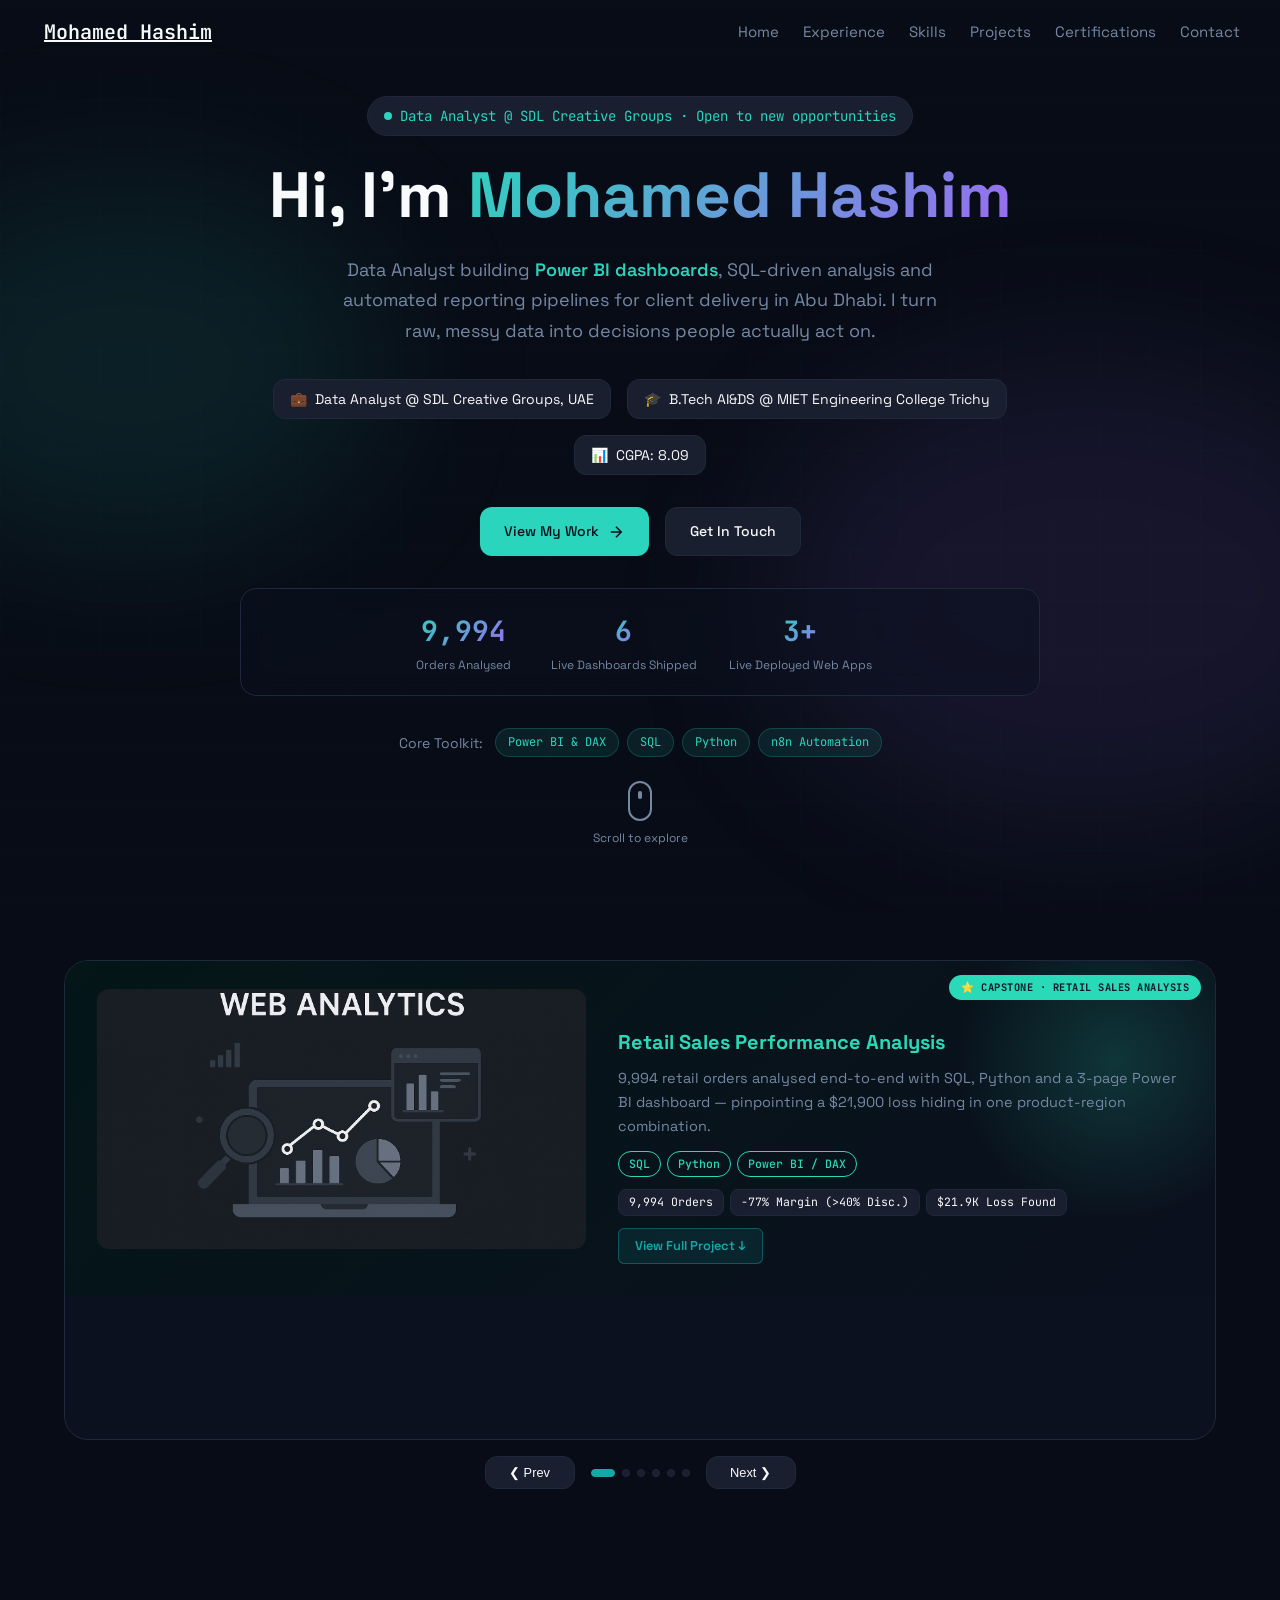
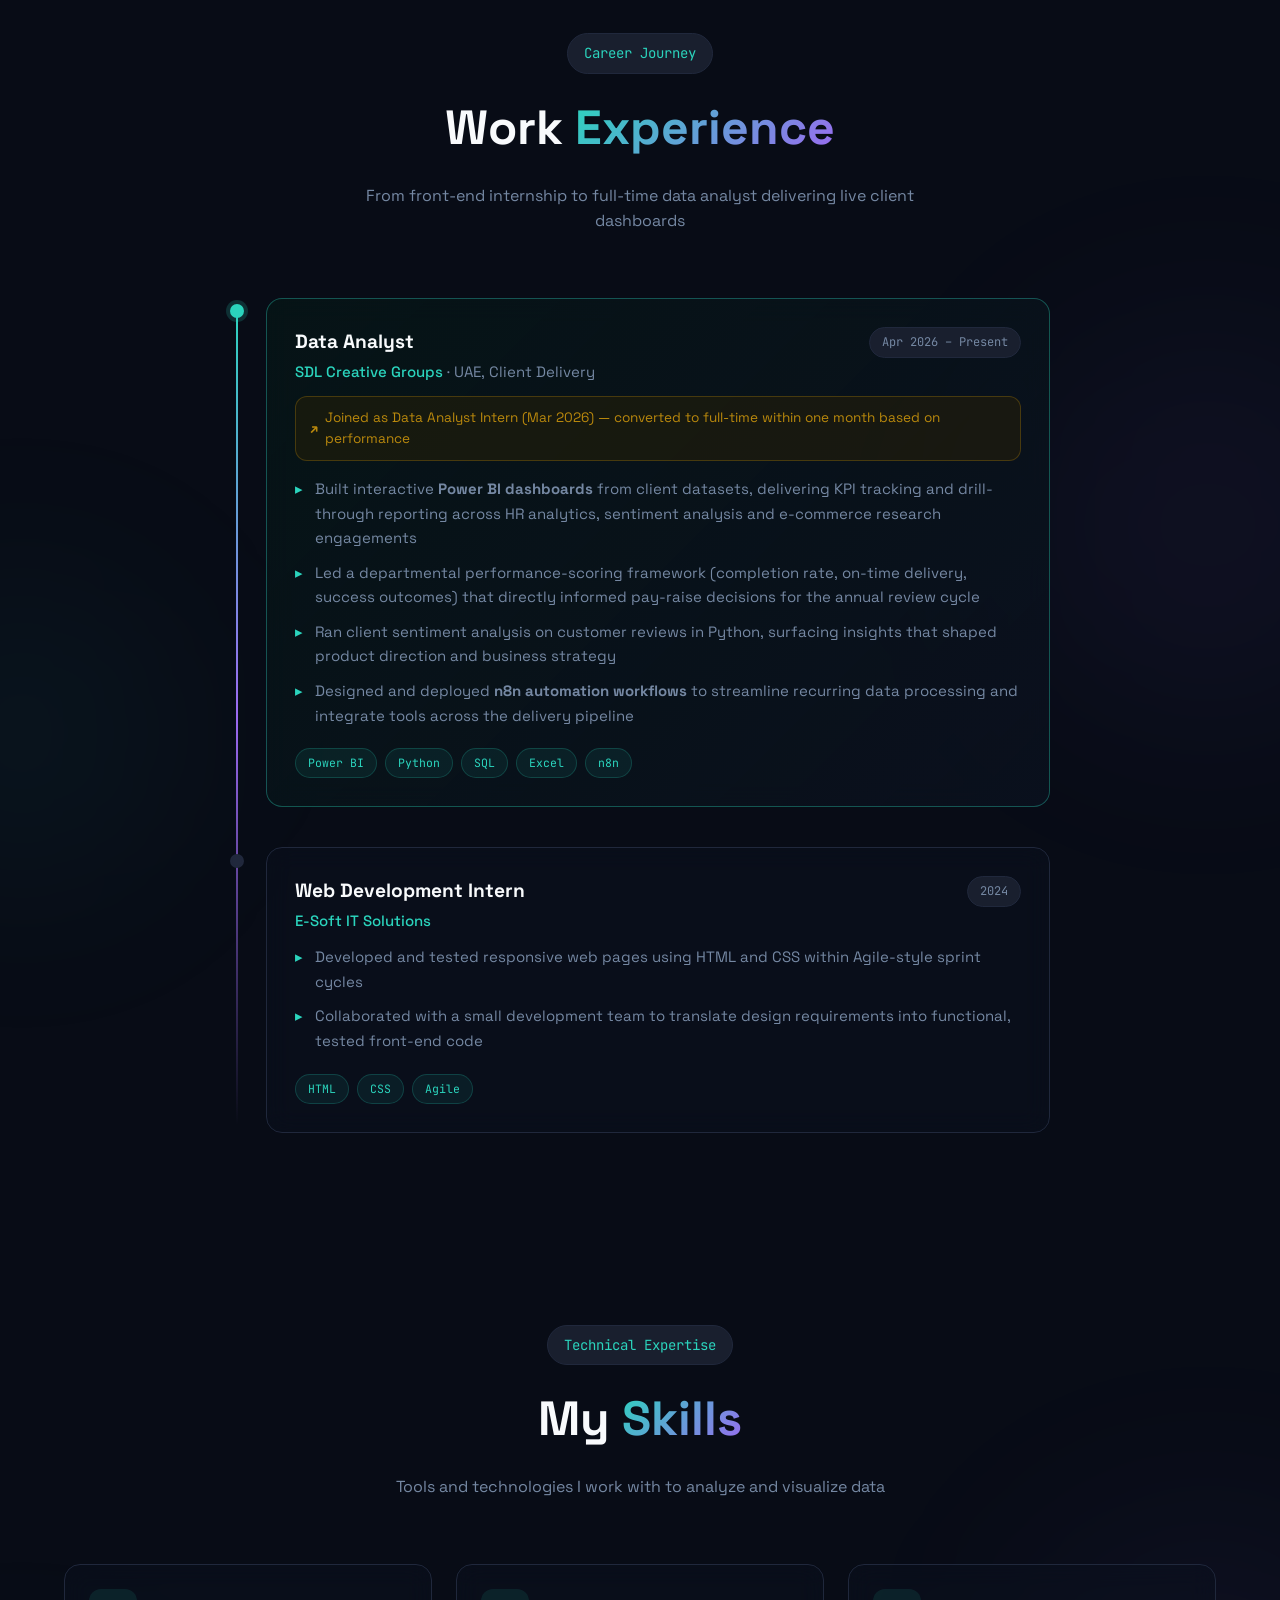
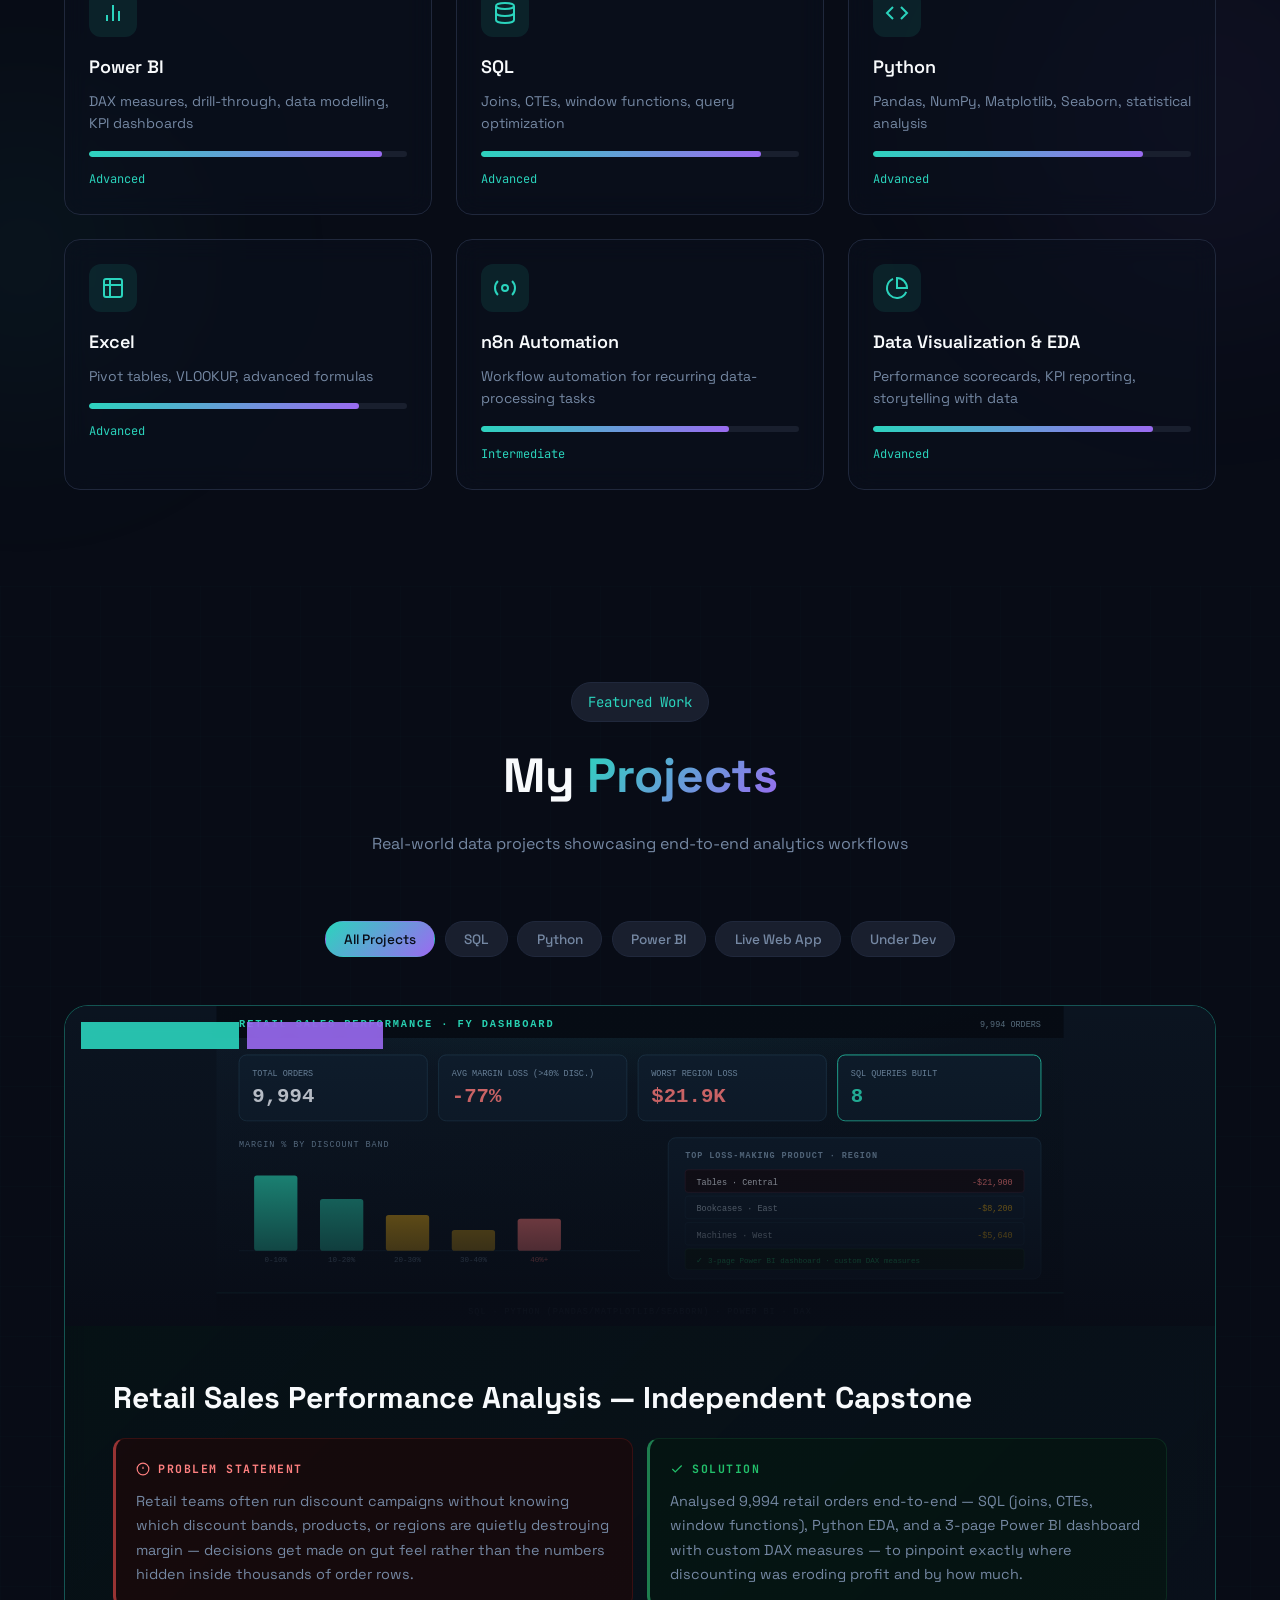
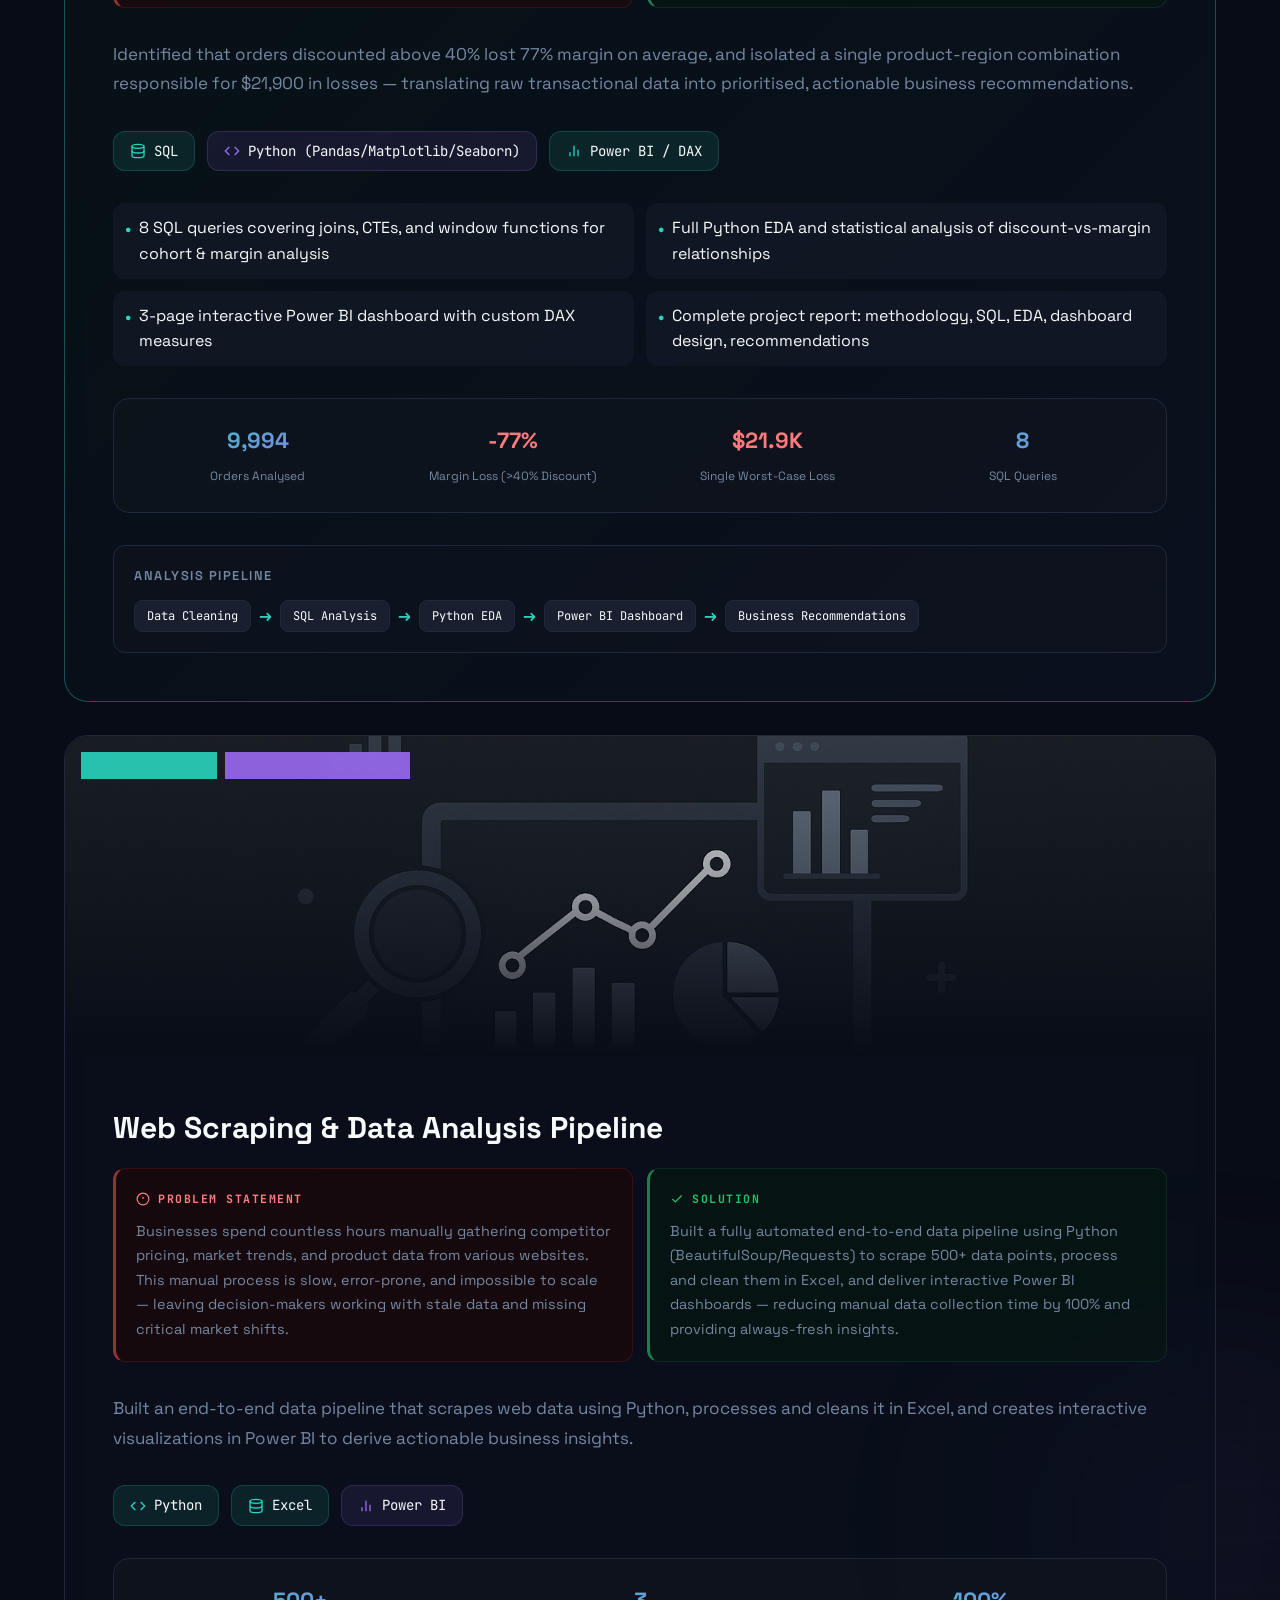
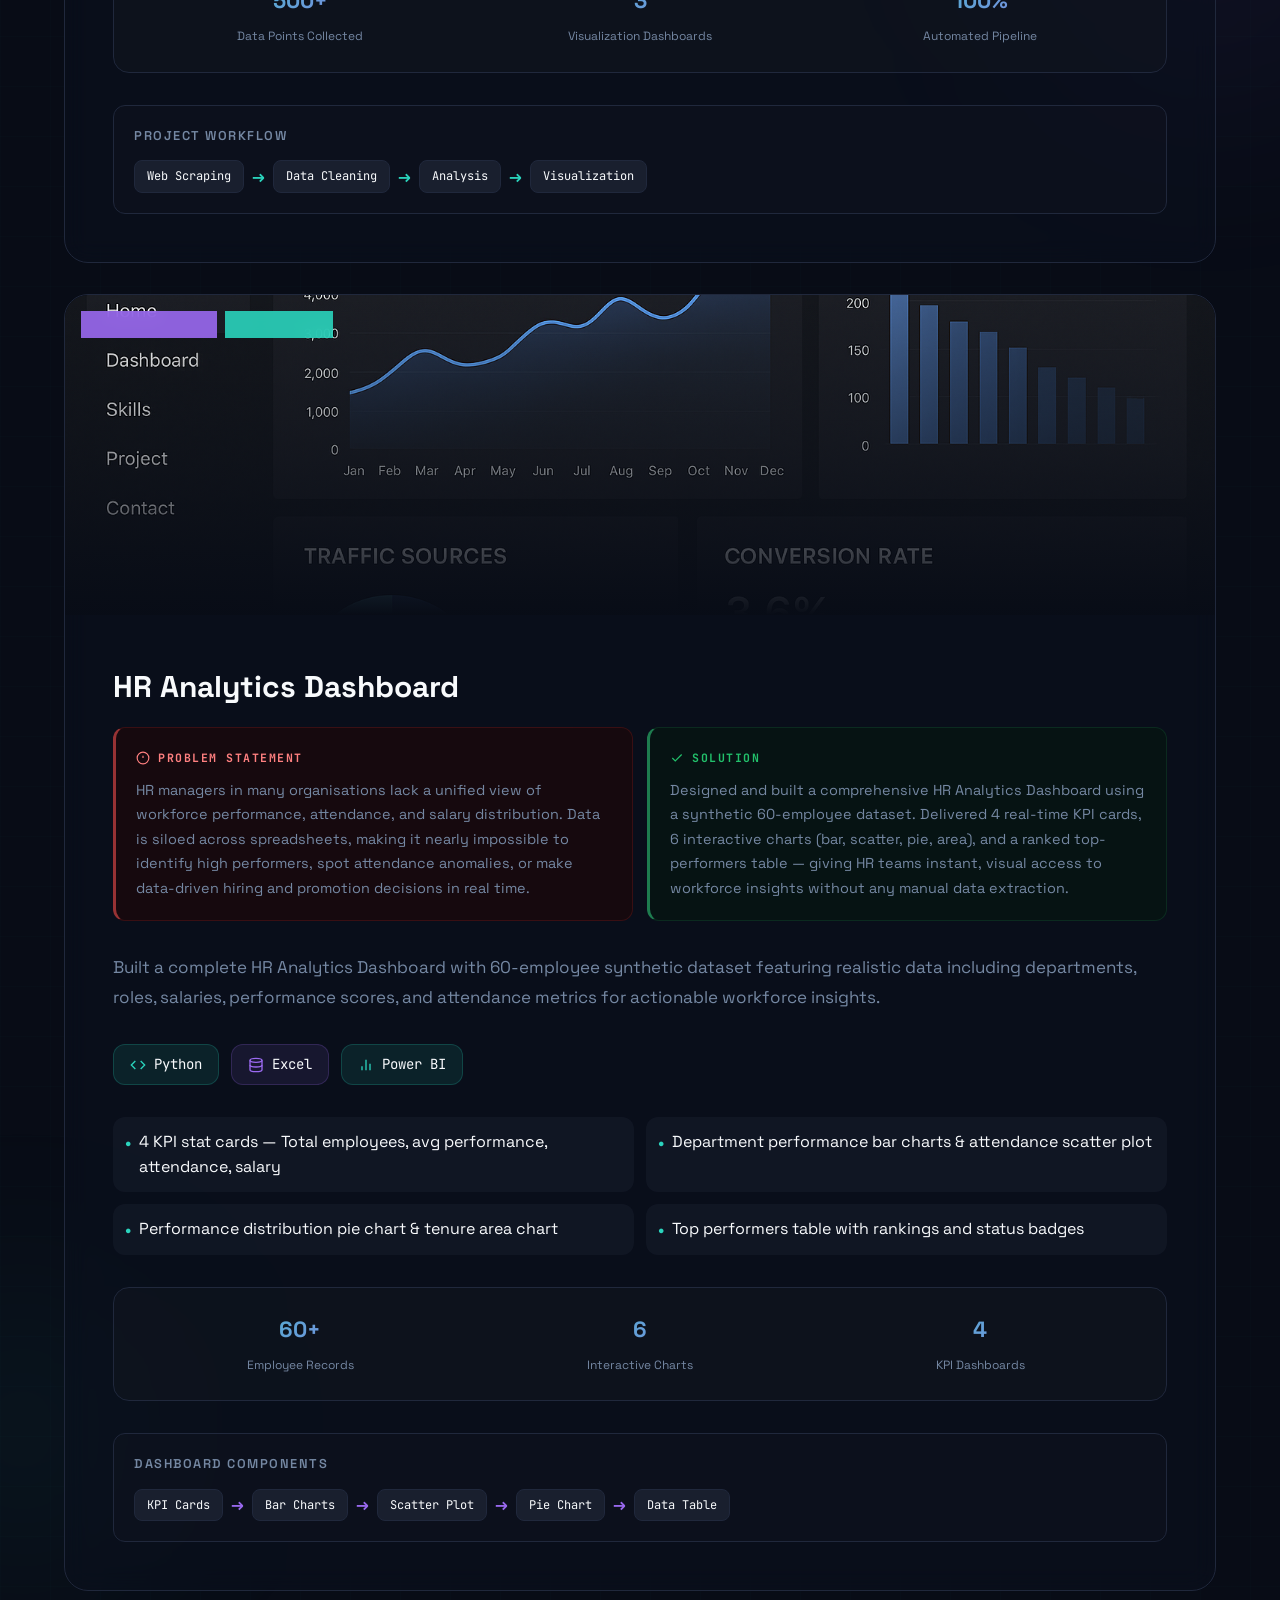
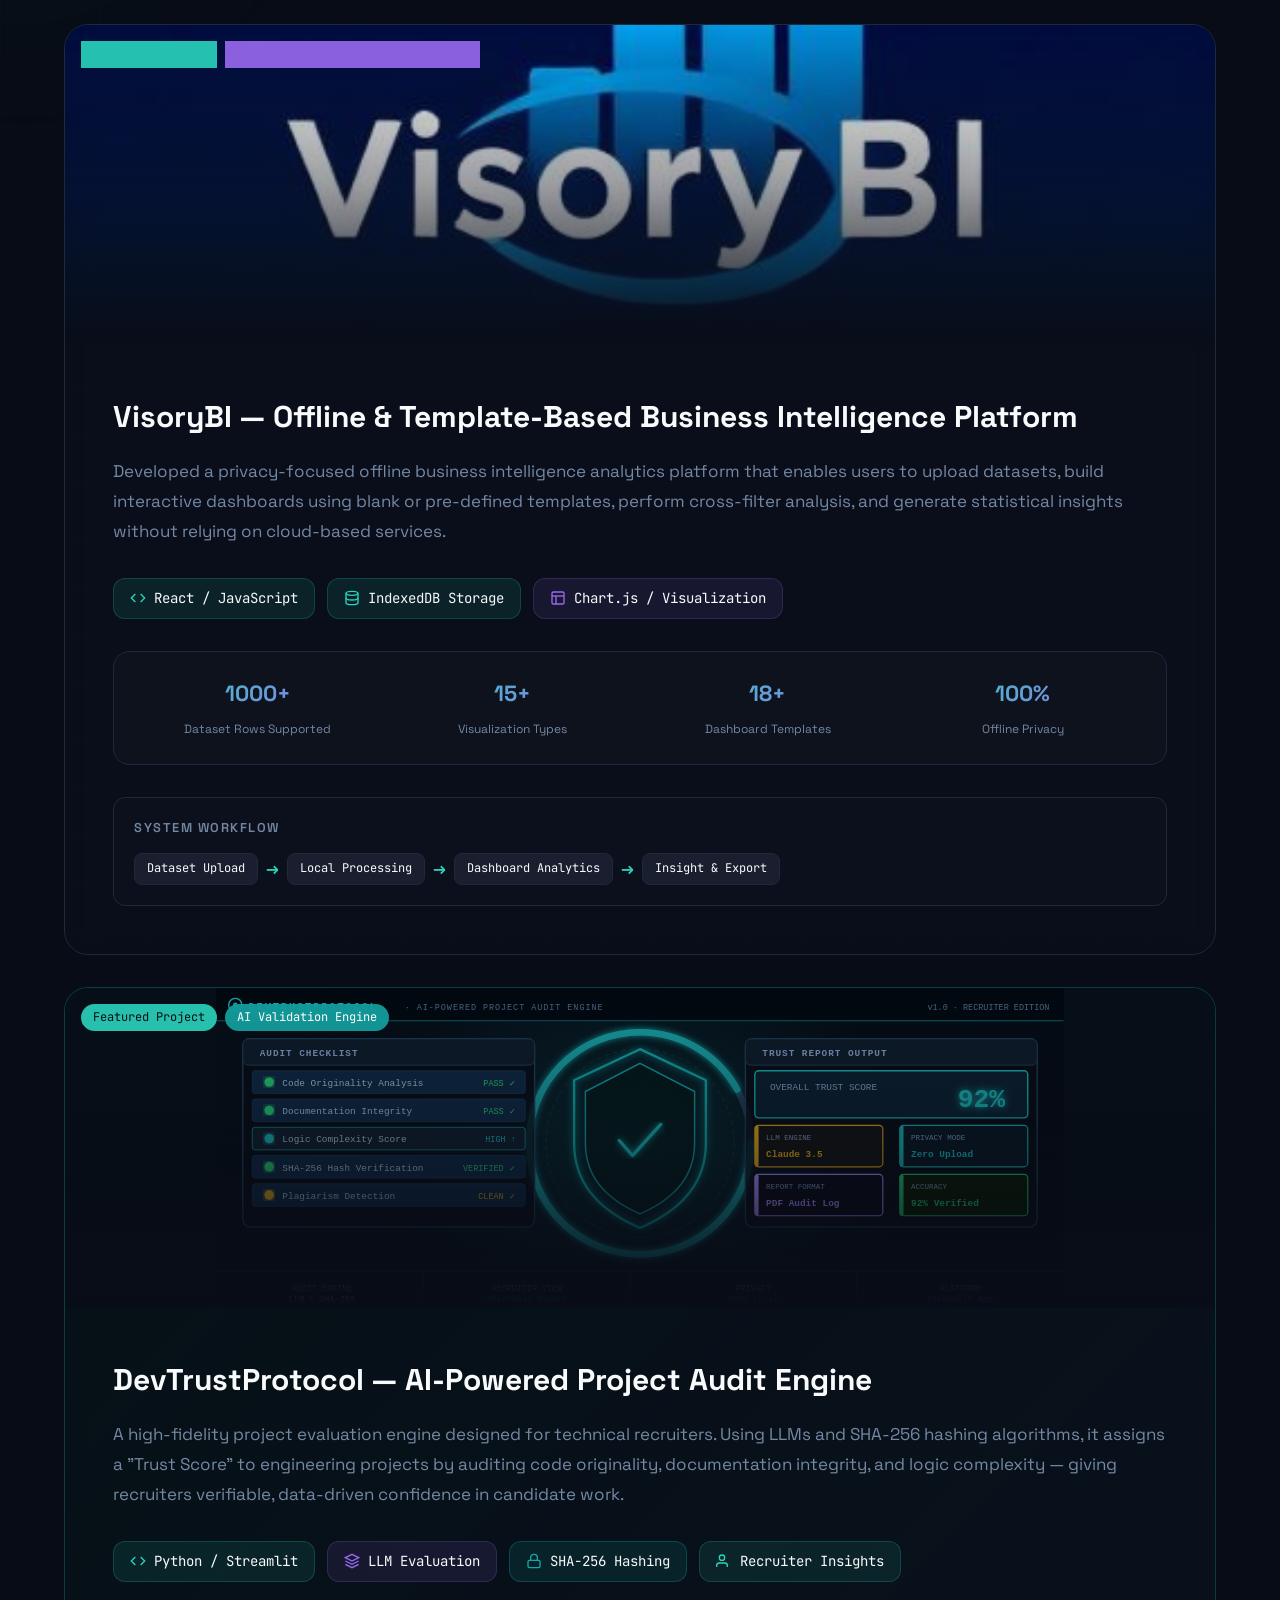
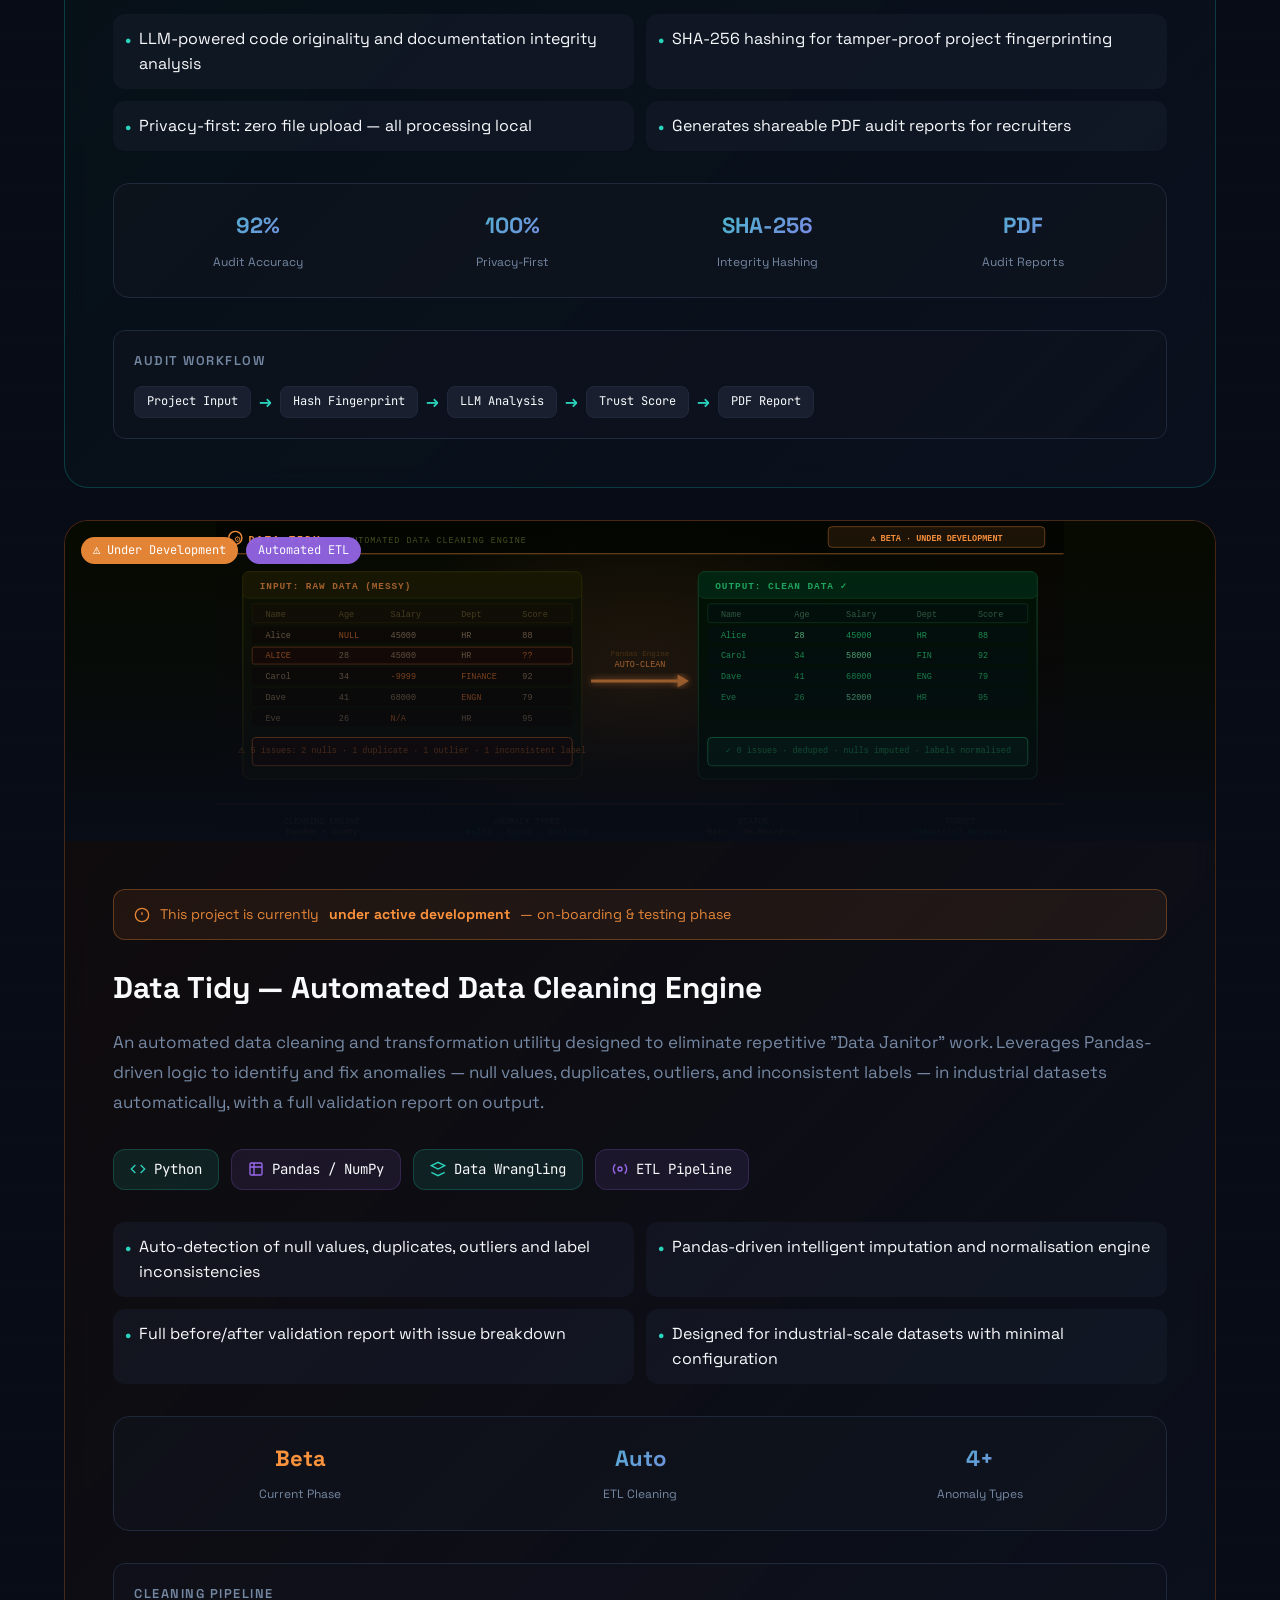
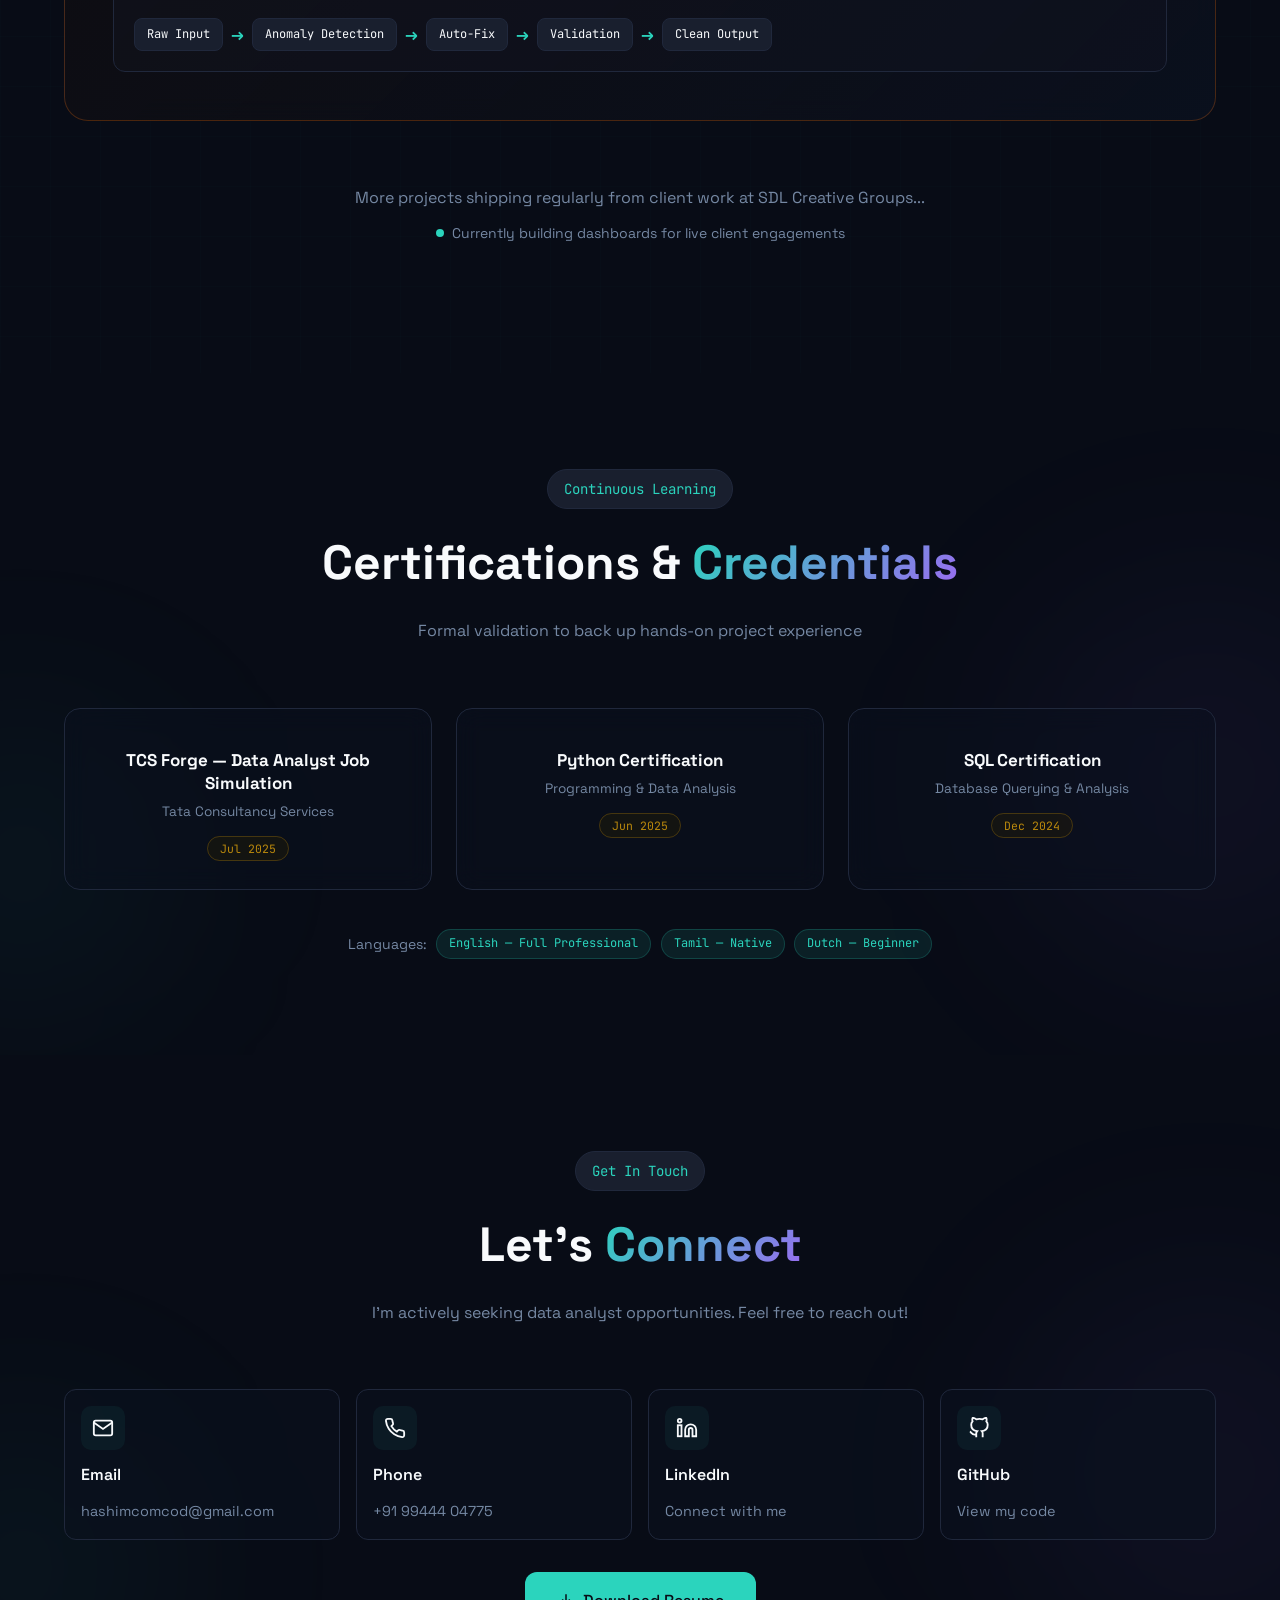
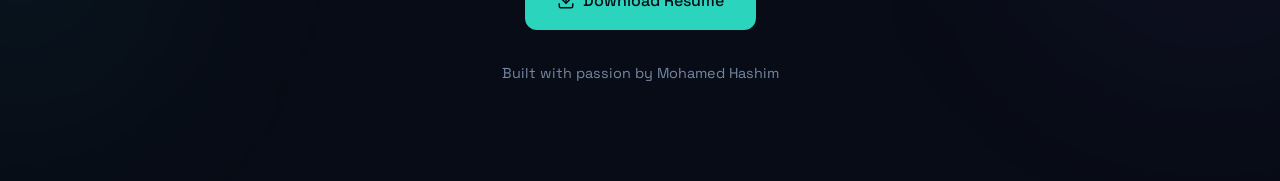
==== commit 5fb3fff6: "Remove text from slide badge in index.html Removed the text 'Under Development' from the slide badge" ====
--- a/index.html
+++ b/index.html
@@ -309,7 +309,7 @@
           <!-- ── SLIDE 5: Data Tidy ── -->
           <div class="slide-item slide-item--highlight" data-slide="5">
             <div class="slide-glow" style="background:radial-gradient(circle,rgba(251,146,60,0.12),transparent 70%)"></div>
-            <div class="slide-badge" style="background:#FB923C;color:#fff">&#9888; Under Development</div>
+            <div class="slide-badge" style="background:#FB923C;color:#fff"></div>
             <div class="slide-img-col">
               <!-- Generated SVG image for Data Tidy -->
               <svg viewBox="0 0 480 280" xmlns="http://www.w3.org/2000/svg" class="slide-img" style="background:#0A0A06;border-radius:8px">
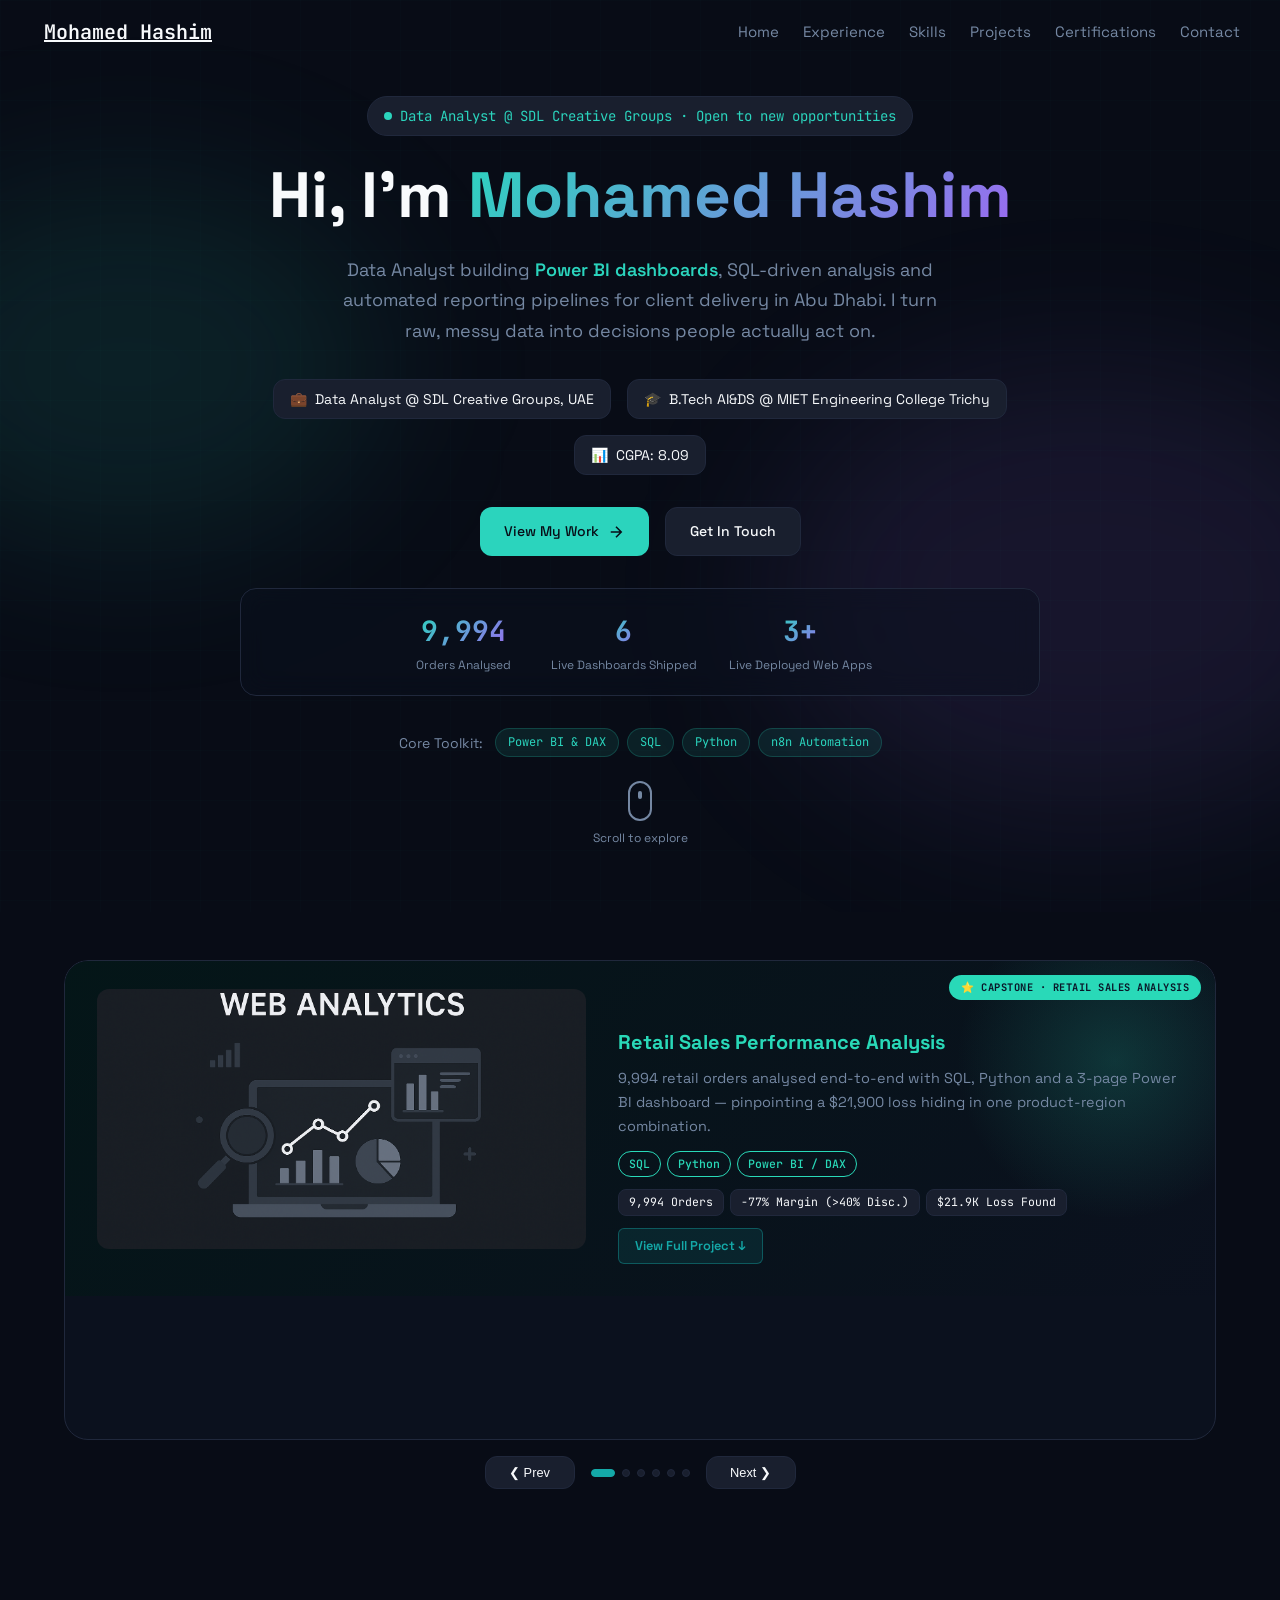
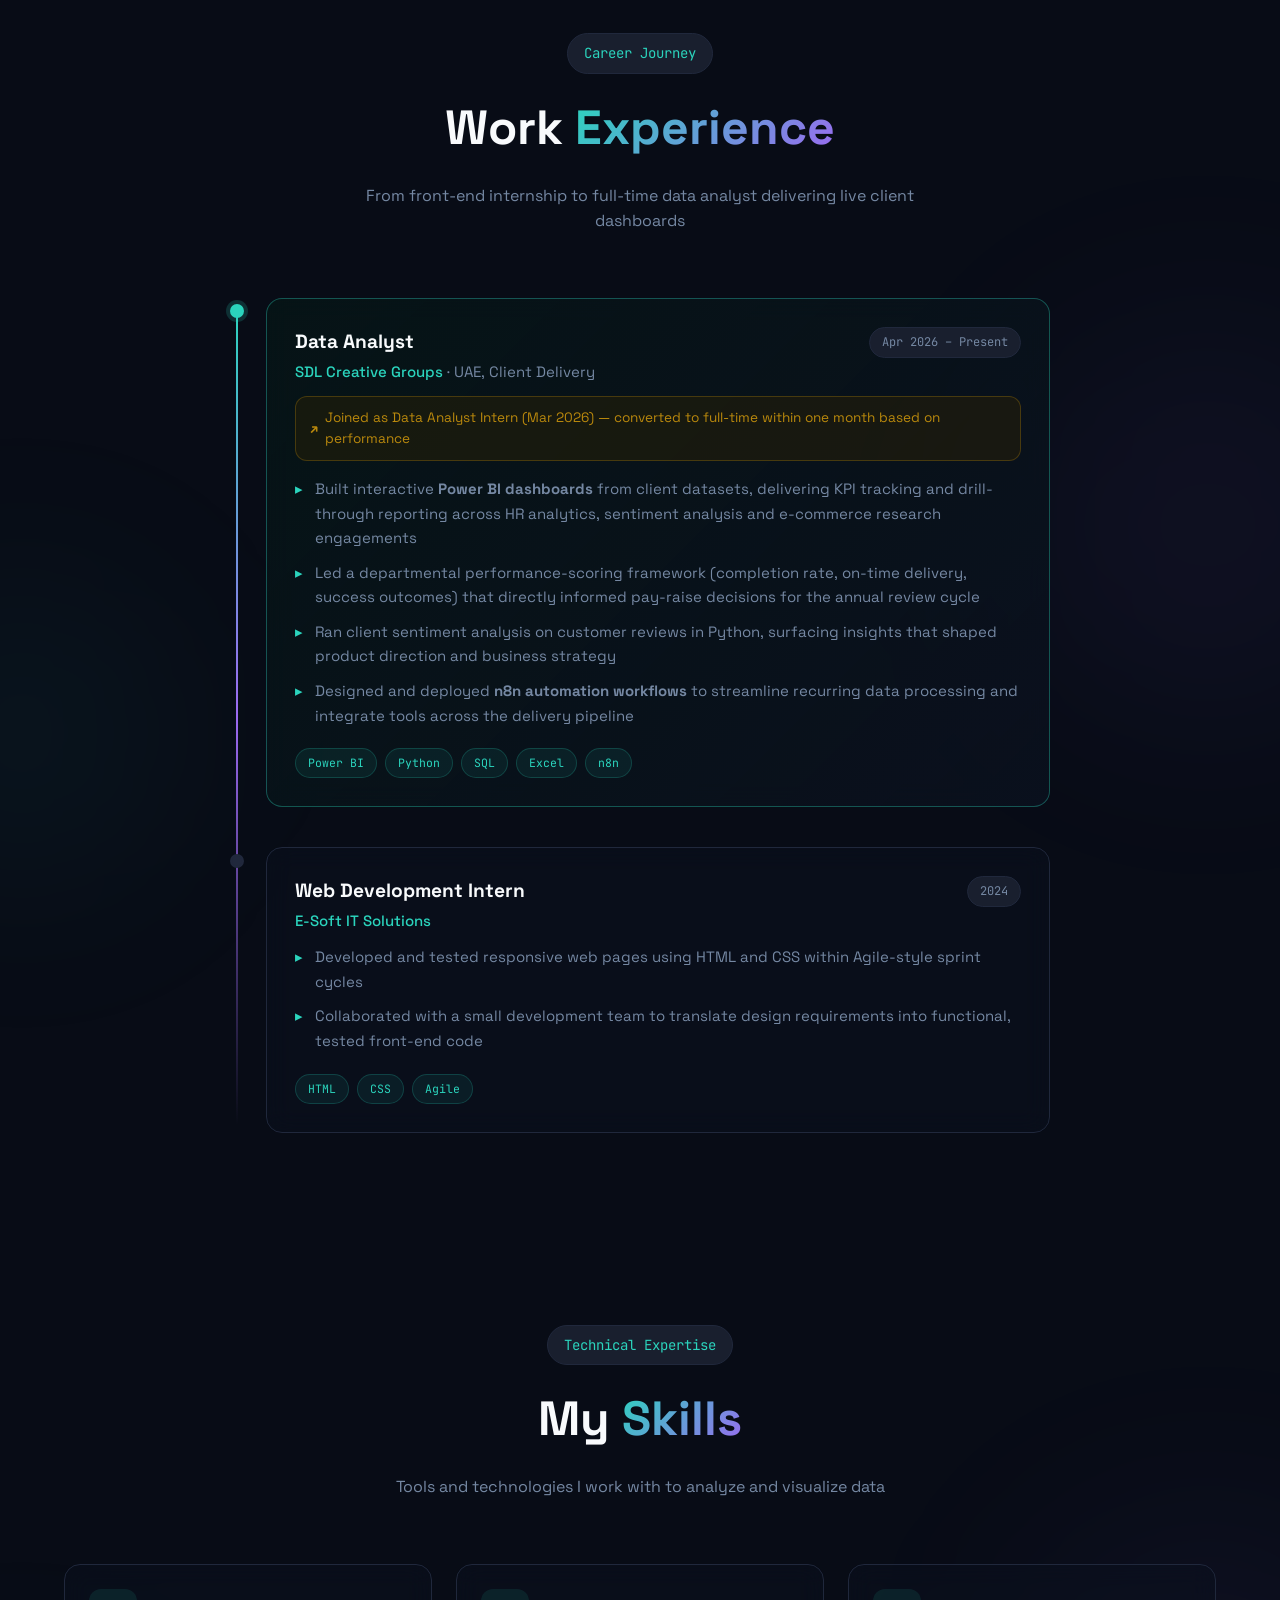
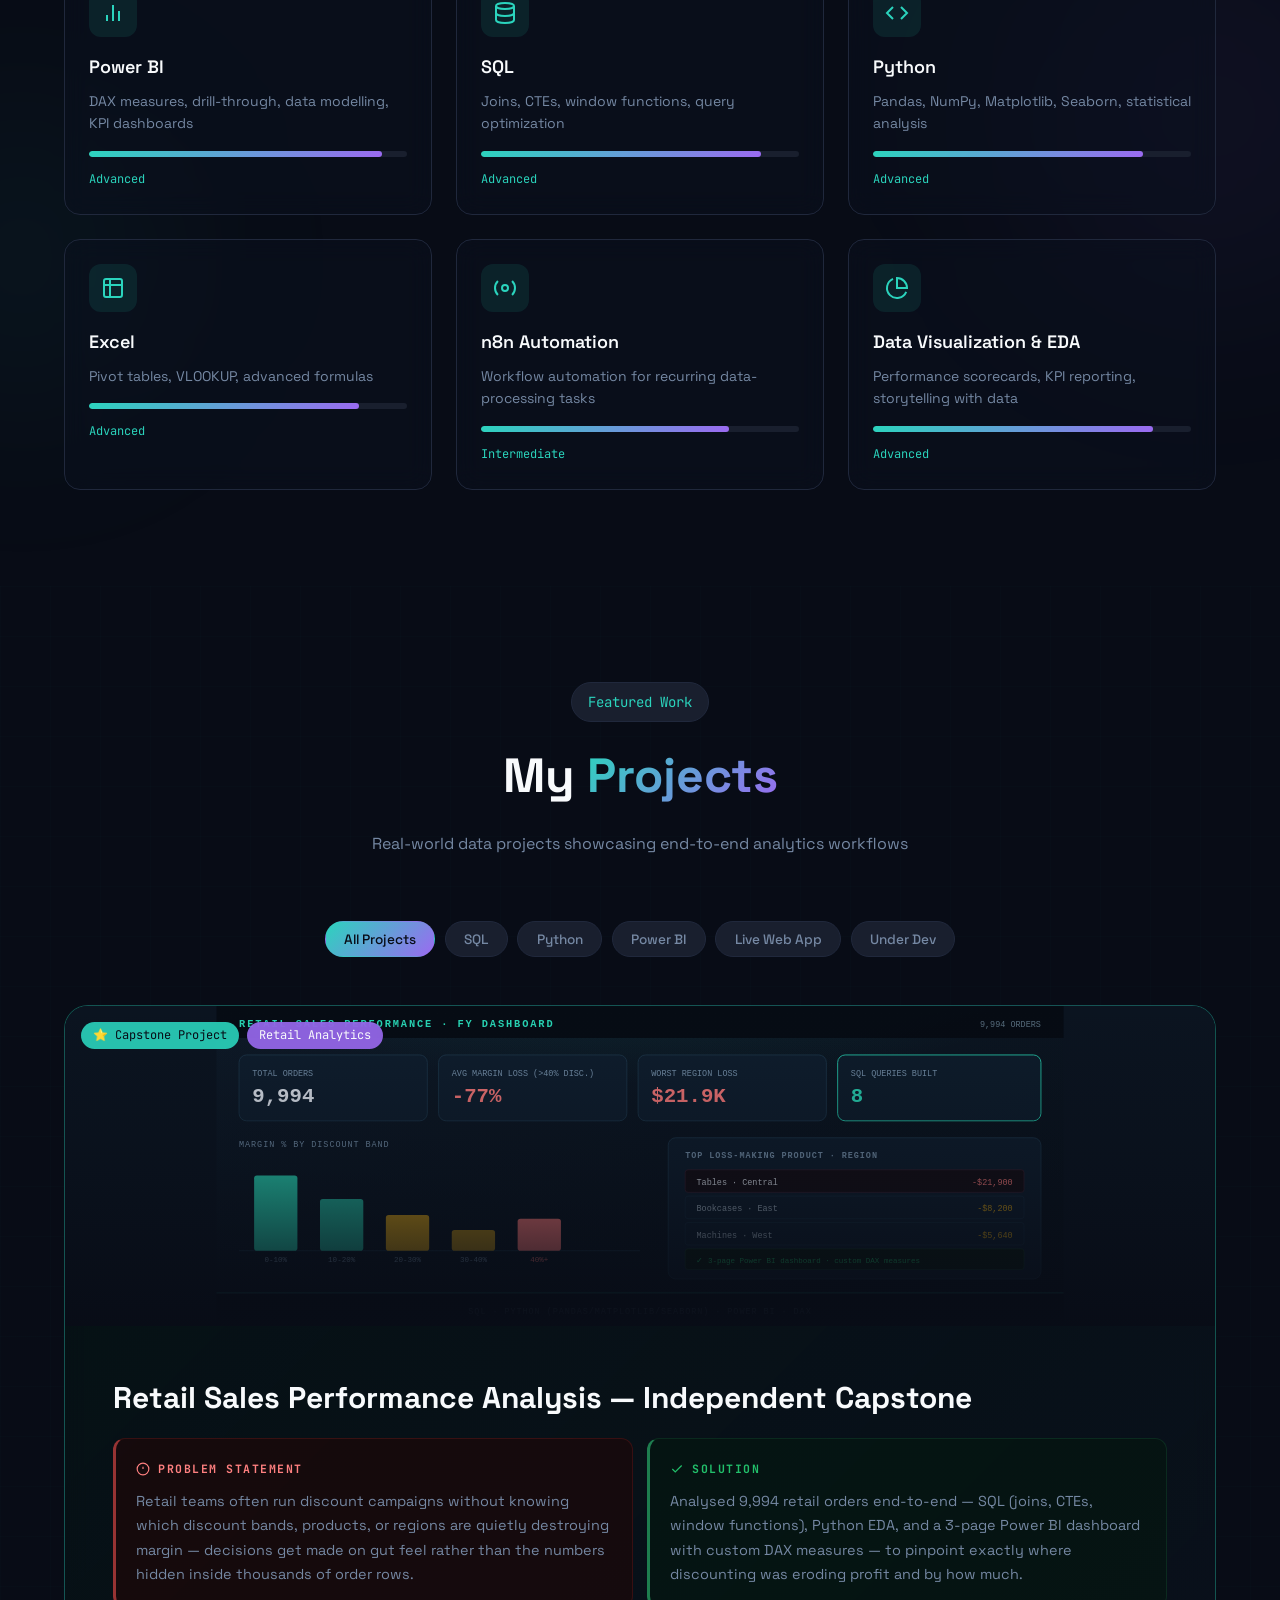
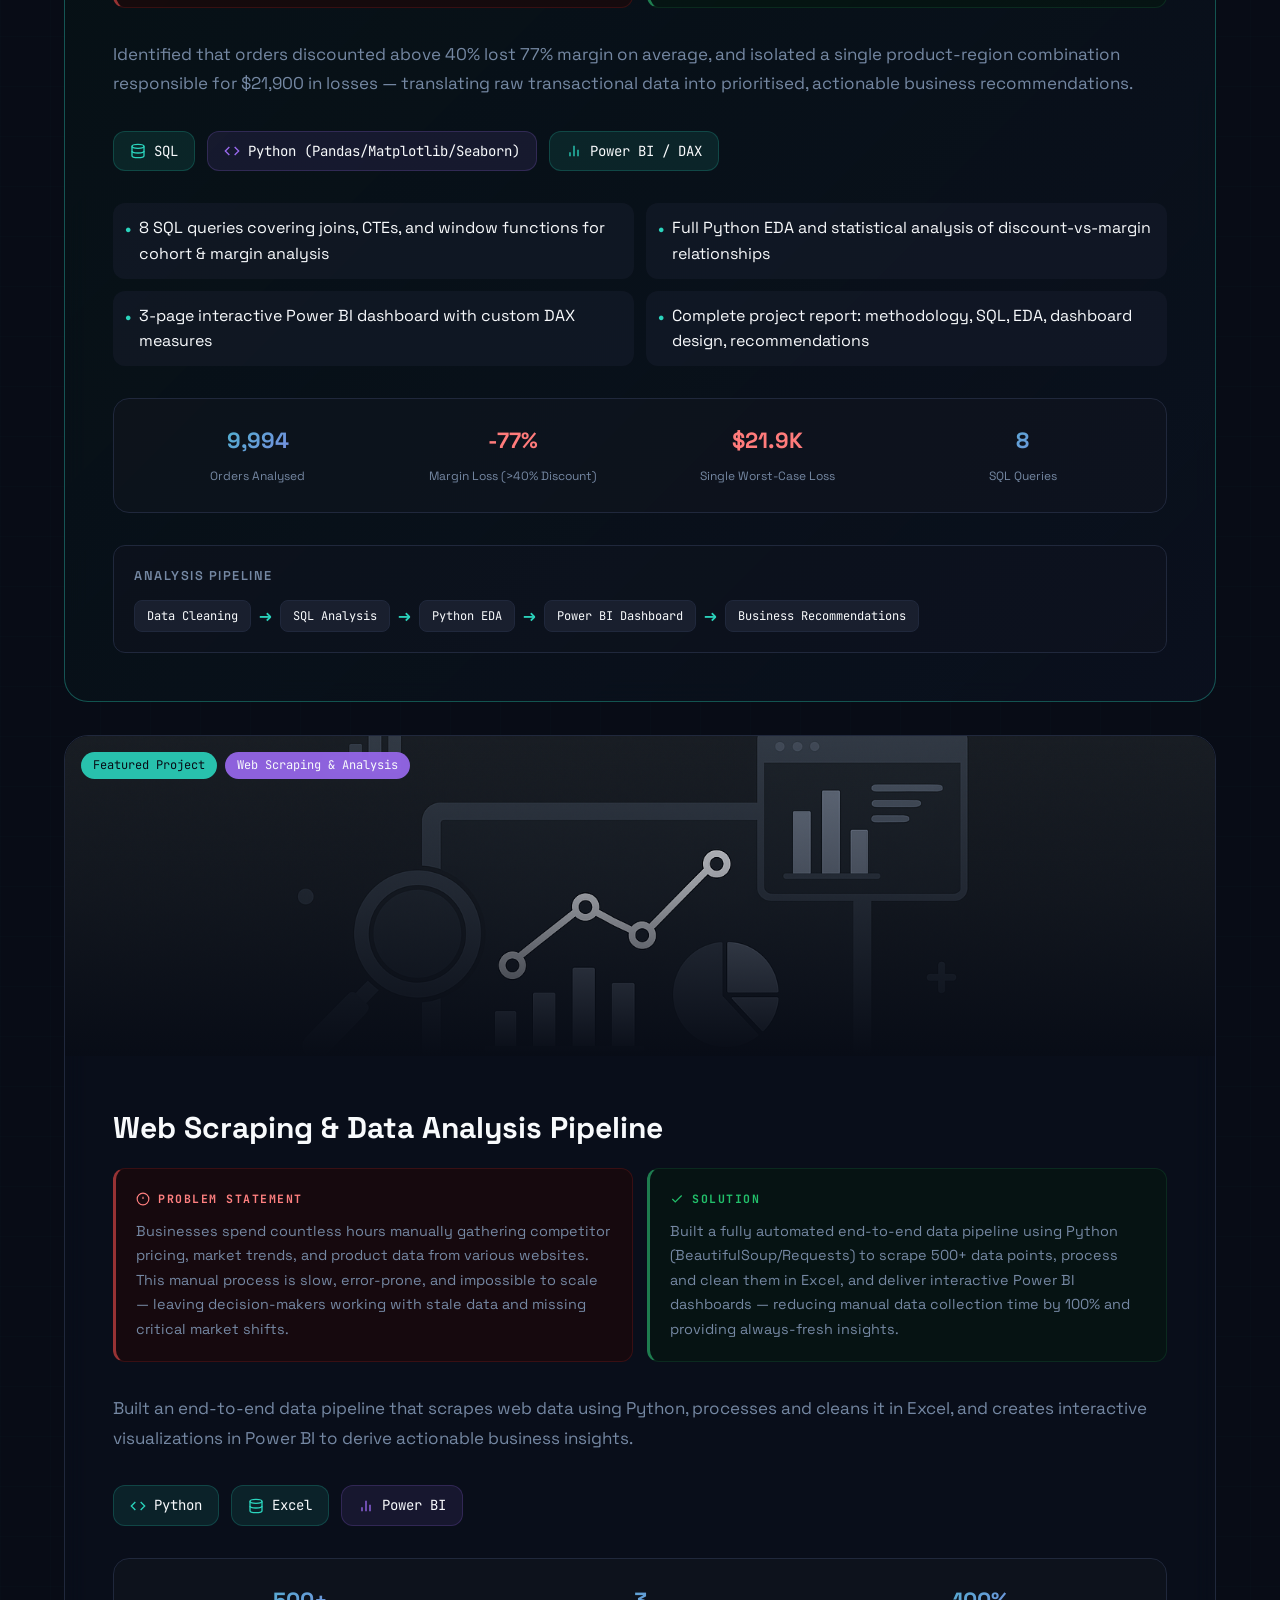
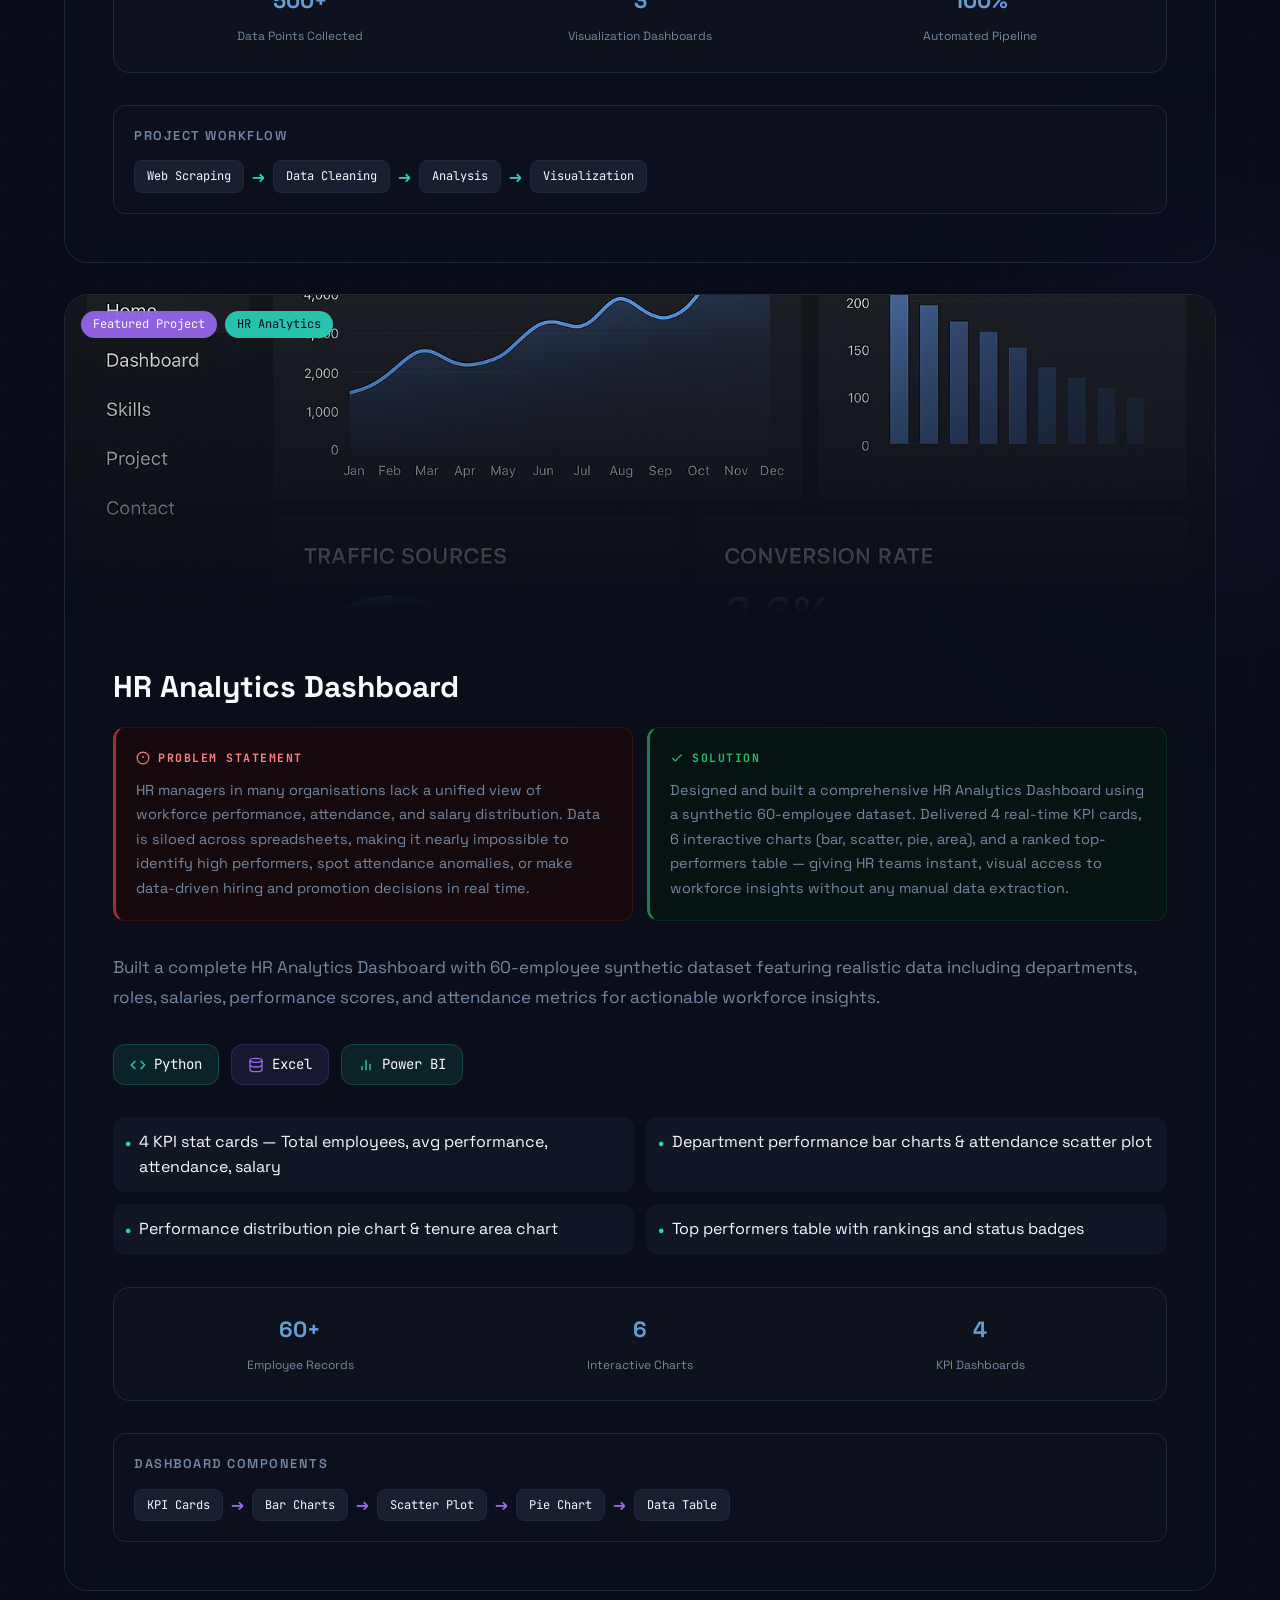
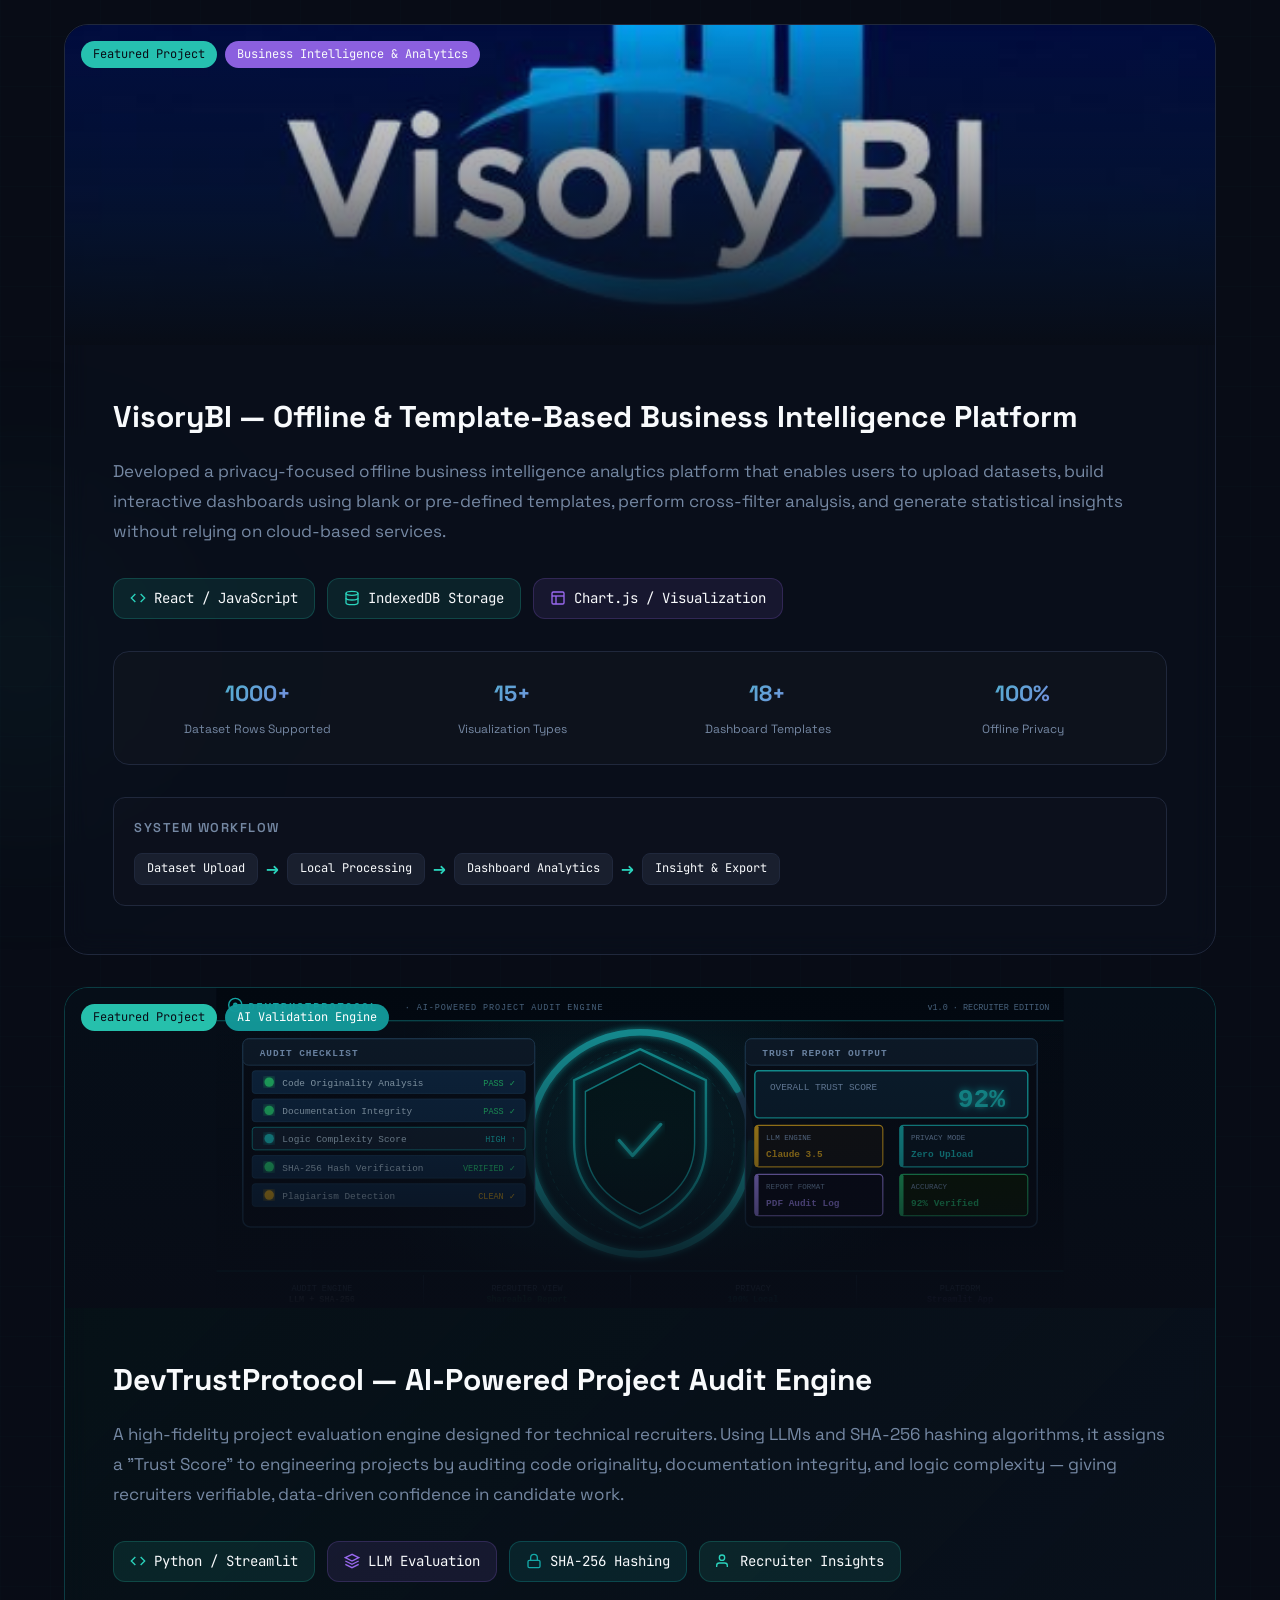
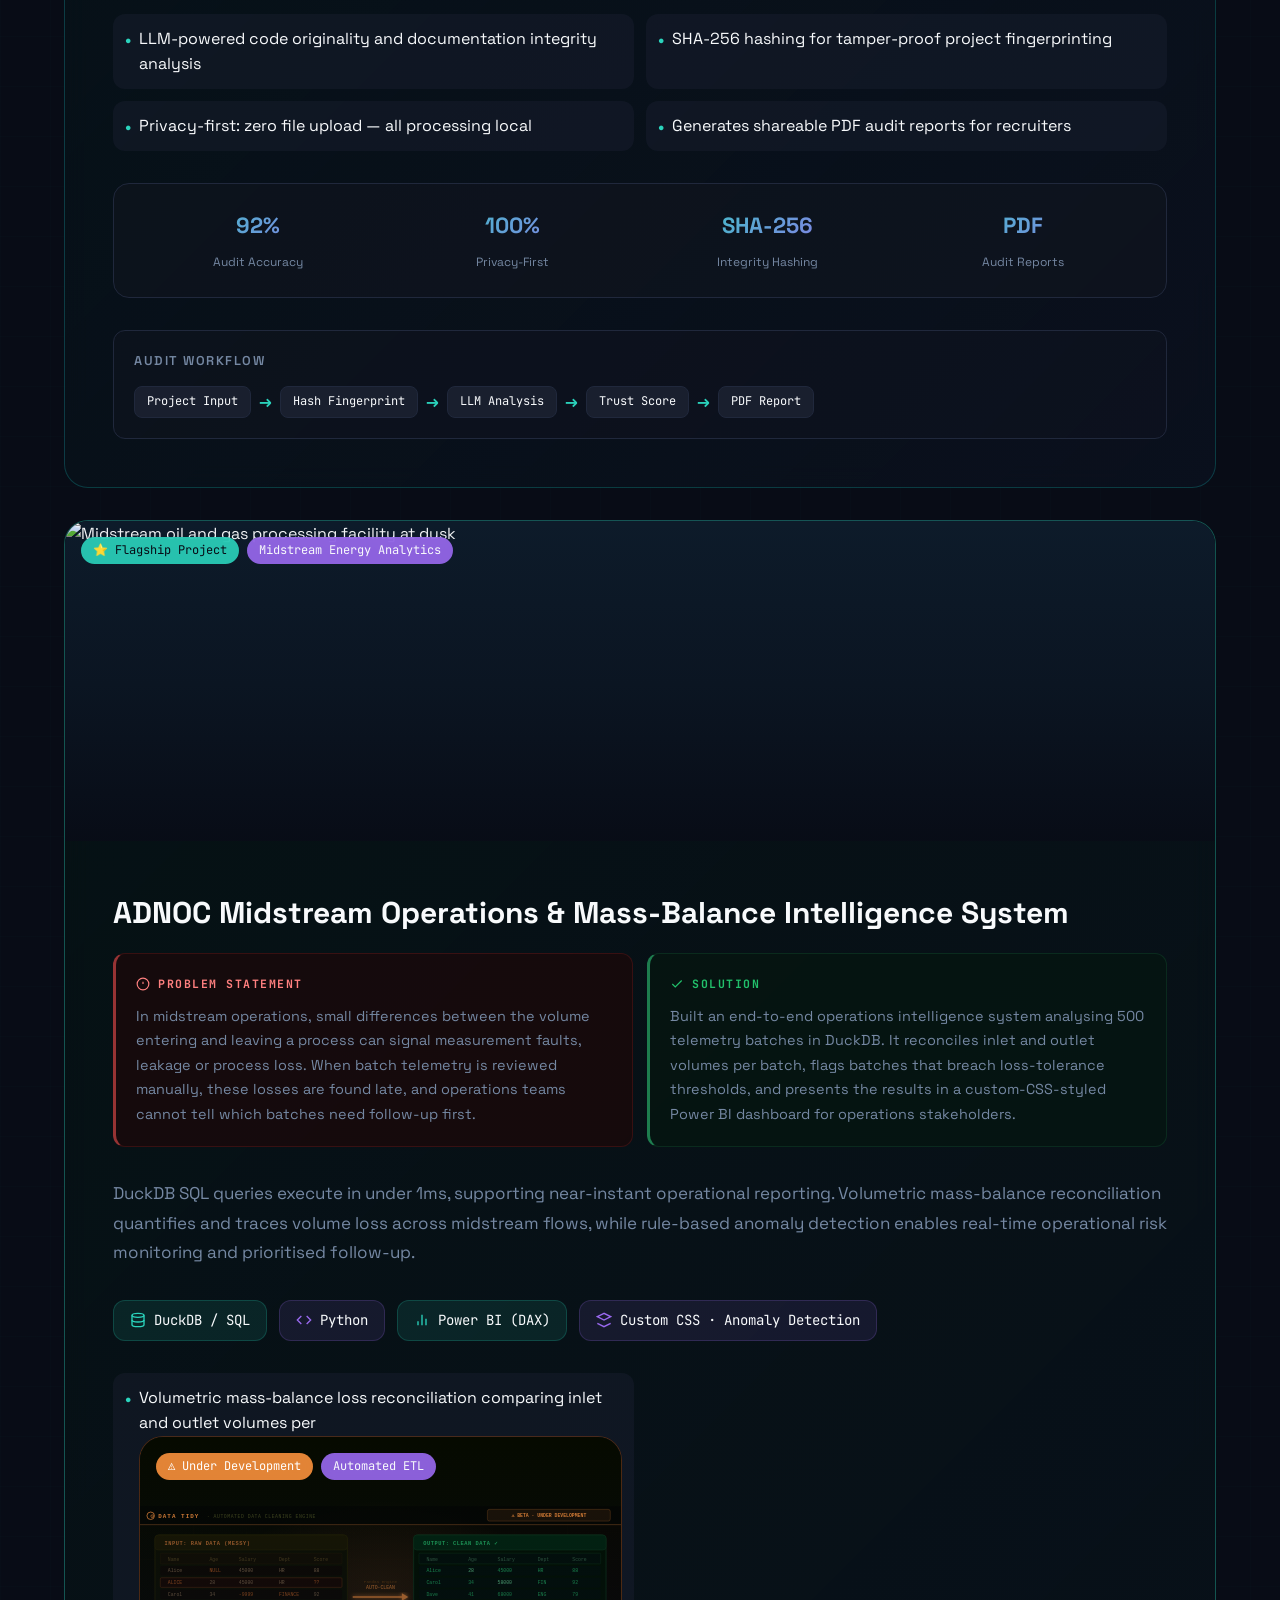
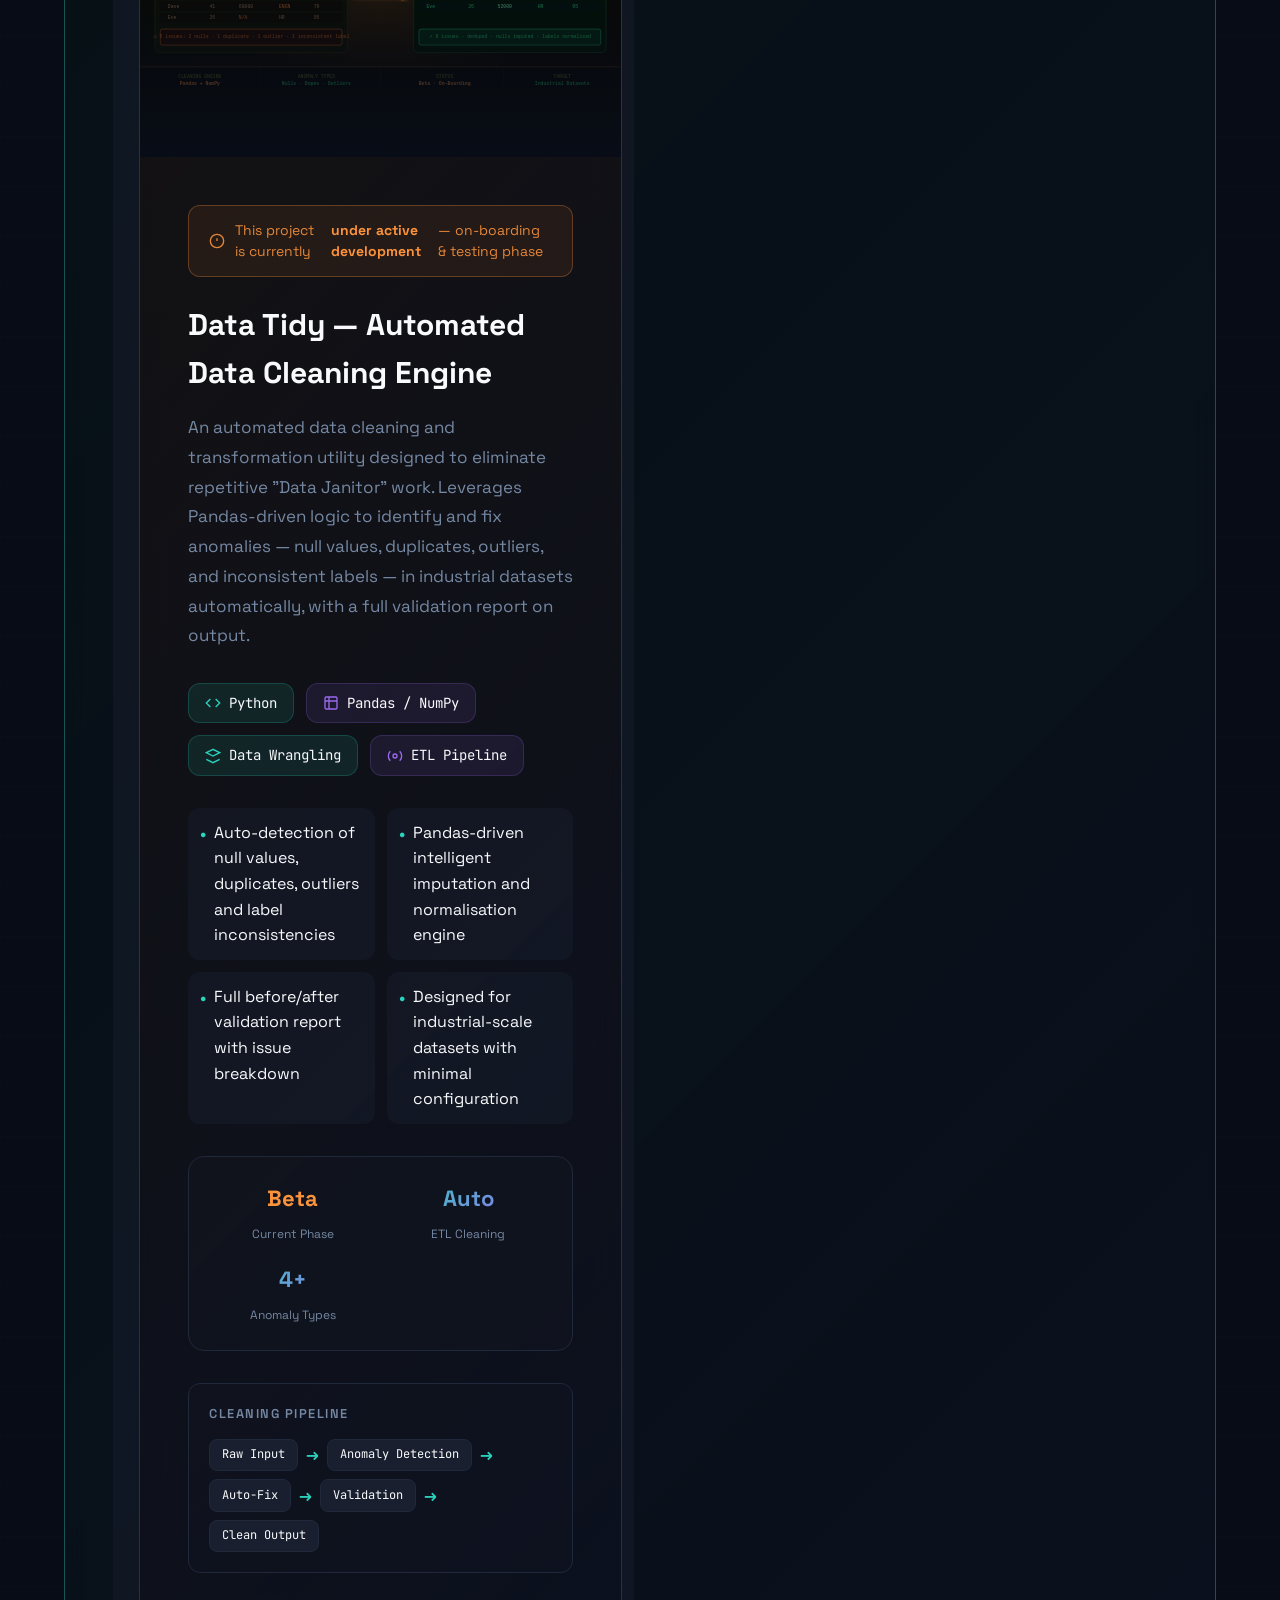
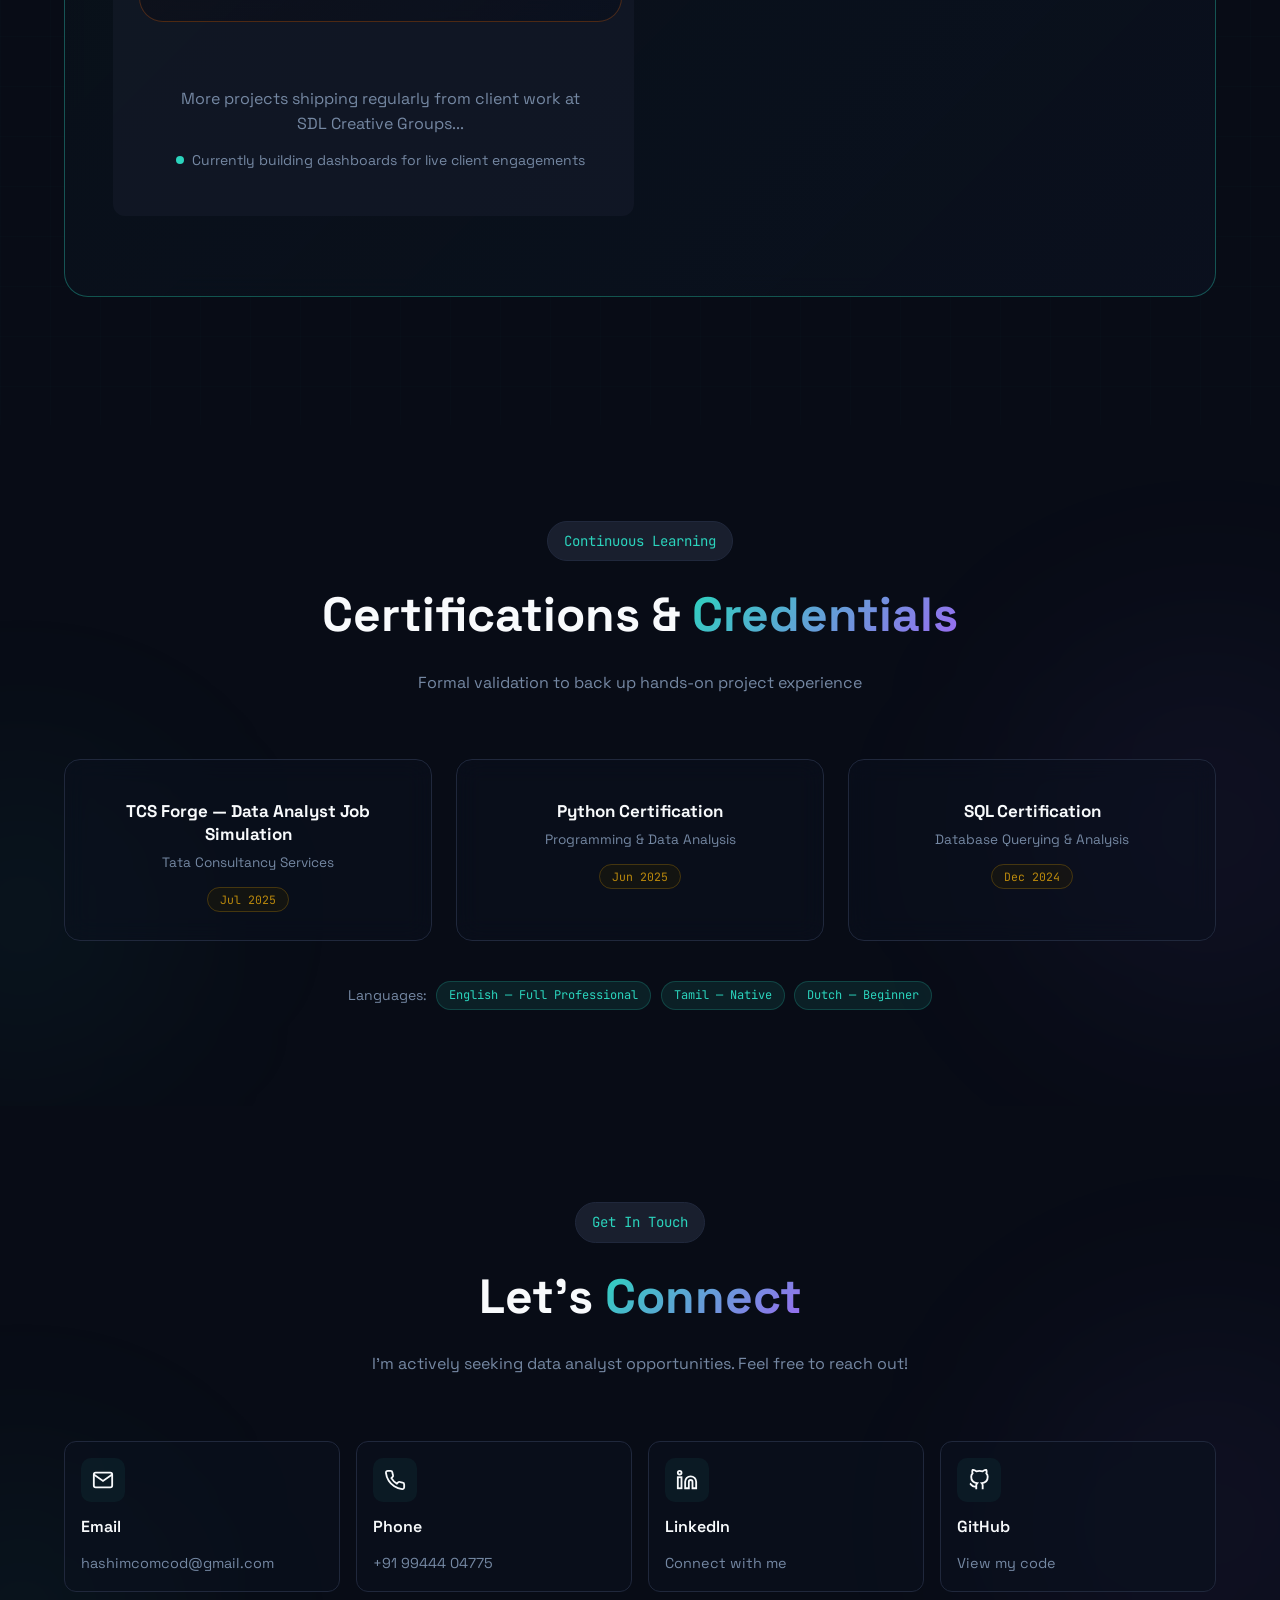
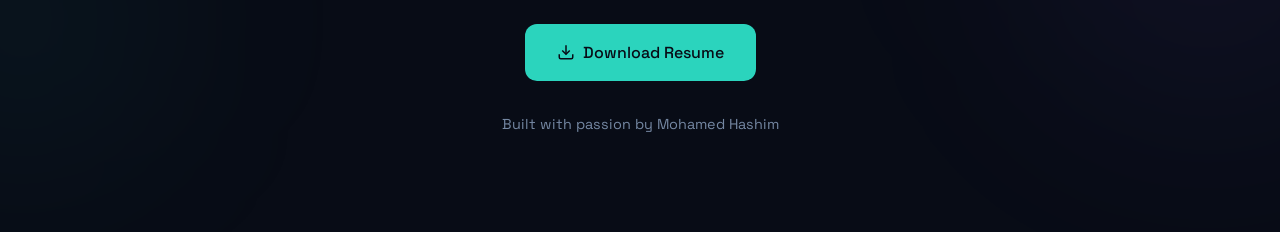
==== commit 22a3279c: "Add ADNOC Midstream project details to index.html Added project card for ADNOC Midstream Operations " ====
--- a/index.html
+++ b/index.html
@@ -1039,6 +1039,47 @@
           </div>
         </div>
       </div>
+      <!-- ══ PROJECT: ADNOC Midstream Mass-Balance Intelligence System ══ -->
+<div class="project-card project-card--capstone" data-tags="sql python powerbi">
+  <div class="project-image-wrapper">
+    <img src="assets/images/adnoc-midstream-cover.png" alt="Midstream oil and gas processing facility at dusk" class="project-image"/>
+    <div class="project-image-overlay"></div>
+    <div class="project-badges">
+      <span class="project-badge badge-primary">⭐ Flagship Project</span>
+      <span class="project-badge badge-accent">Midstream Energy Analytics</span>
+    </div>
+  </div>
+  <div class="project-content">
+    <h3 class="project-title">ADNOC Midstream Operations &amp; Mass-Balance Intelligence System</h3>
+
+    <div class="project-problem-solution">
+      <div class="ps-block ps-problem">
+        <div class="ps-label">
+          <svg viewBox="0 0 24 24" fill="none" stroke="currentColor" stroke-width="2" width="14" height="14"><circle cx="12" cy="12" r="10"/><line x1="12" y1="8" x2="12" y2="12"/><line x1="12" y1="16" x2="12.01" y2="16"/></svg>
+          Problem Statement
+        </div>
+        <p>In midstream operations, small differences between the volume entering and leaving a process can signal measurement faults, leakage or process loss. When batch telemetry is reviewed manually, these losses are found late, and operations teams cannot tell which batches need follow-up first.</p>
+      </div>
+      <div class="ps-block ps-solution">
+        <div class="ps-label">
+          <svg viewBox="0 0 24 24" fill="none" stroke="currentColor" stroke-width="2" width="14" height="14"><polyline points="20 6 9 17 4 12"/></svg>
+          Solution
+        </div>
+        <p>Built an end-to-end operations intelligence system analysing 500 telemetry batches in DuckDB. It reconciles inlet and outlet volumes per batch, flags batches that breach loss-tolerance thresholds, and presents the results in a custom-CSS-styled Power BI dashboard for operations stakeholders.</p>
+      </div>
+    </div>
+
+    <p class="project-description">DuckDB SQL queries execute in under 1ms, supporting near-instant operational reporting. Volumetric mass-balance reconciliation quantifies and traces volume loss across midstream flows, while rule-based anomaly detection enables real-time operational risk monitoring and prioritised follow-up.</p>
+
+    <div class="tech-stack">
+      <div class="tech-tag tech-primary"><svg class="tech-icon" viewBox="0 0 24 24" fill="none" stroke="currentColor" stroke-width="2"><ellipse cx="12" cy="5" rx="9" ry="3"/><path d="M21 12c0 1.66-4 3-9 3s-9-1.34-9-3"/><path d="M3 5v14c0 1.66 4 3 9 3s9-1.34 9-3V5"/></svg><span>DuckDB / SQL</span></div>
+      <div class="tech-tag tech-accent"><svg class="tech-icon" viewBox="0 0 24 24" fill="none" stroke="currentColor" stroke-width="2"><polyline points="16 18 22 12 16 6"/><polyline points="8 6 2 12 8 18"/></svg><span>Python</span></div>
+      <div class="tech-tag tech-primary"><svg class="tech-icon" viewBox="0 0 24 24" fill="none" stroke="currentColor" stroke-width="2"><line x1="18" y1="20" x2="18" y2="10"/><line x1="12" y1="20" x2="12" y2="4"/><line x1="6" y1="20" x2="6" y2="14"/></svg><span>Power BI (DAX)</span></div>
+      <div class="tech-tag tech-accent"><svg class="tech-icon" viewBox="0 0 24 24" fill="none" stroke="currentColor" stroke-width="2"><path d="M12 2L2 7l10 5 10-5-10-5z"/><path d="M2 17l10 5 10-5"/></svg><span>Custom CSS &middot; Anomaly Detection</span></div>
+    </div>
+
+    <div class="project-features">
+      <div class="feature-item"><span class="feature-bullet">•</span><span>Volumetric mass-balance loss reconciliation comparing inlet and outlet volumes per
 
       <!-- ══ PROJECT 5: Data Tidy ══ -->
       <div class="project-card project-card--datatidy" data-tags="python dev">
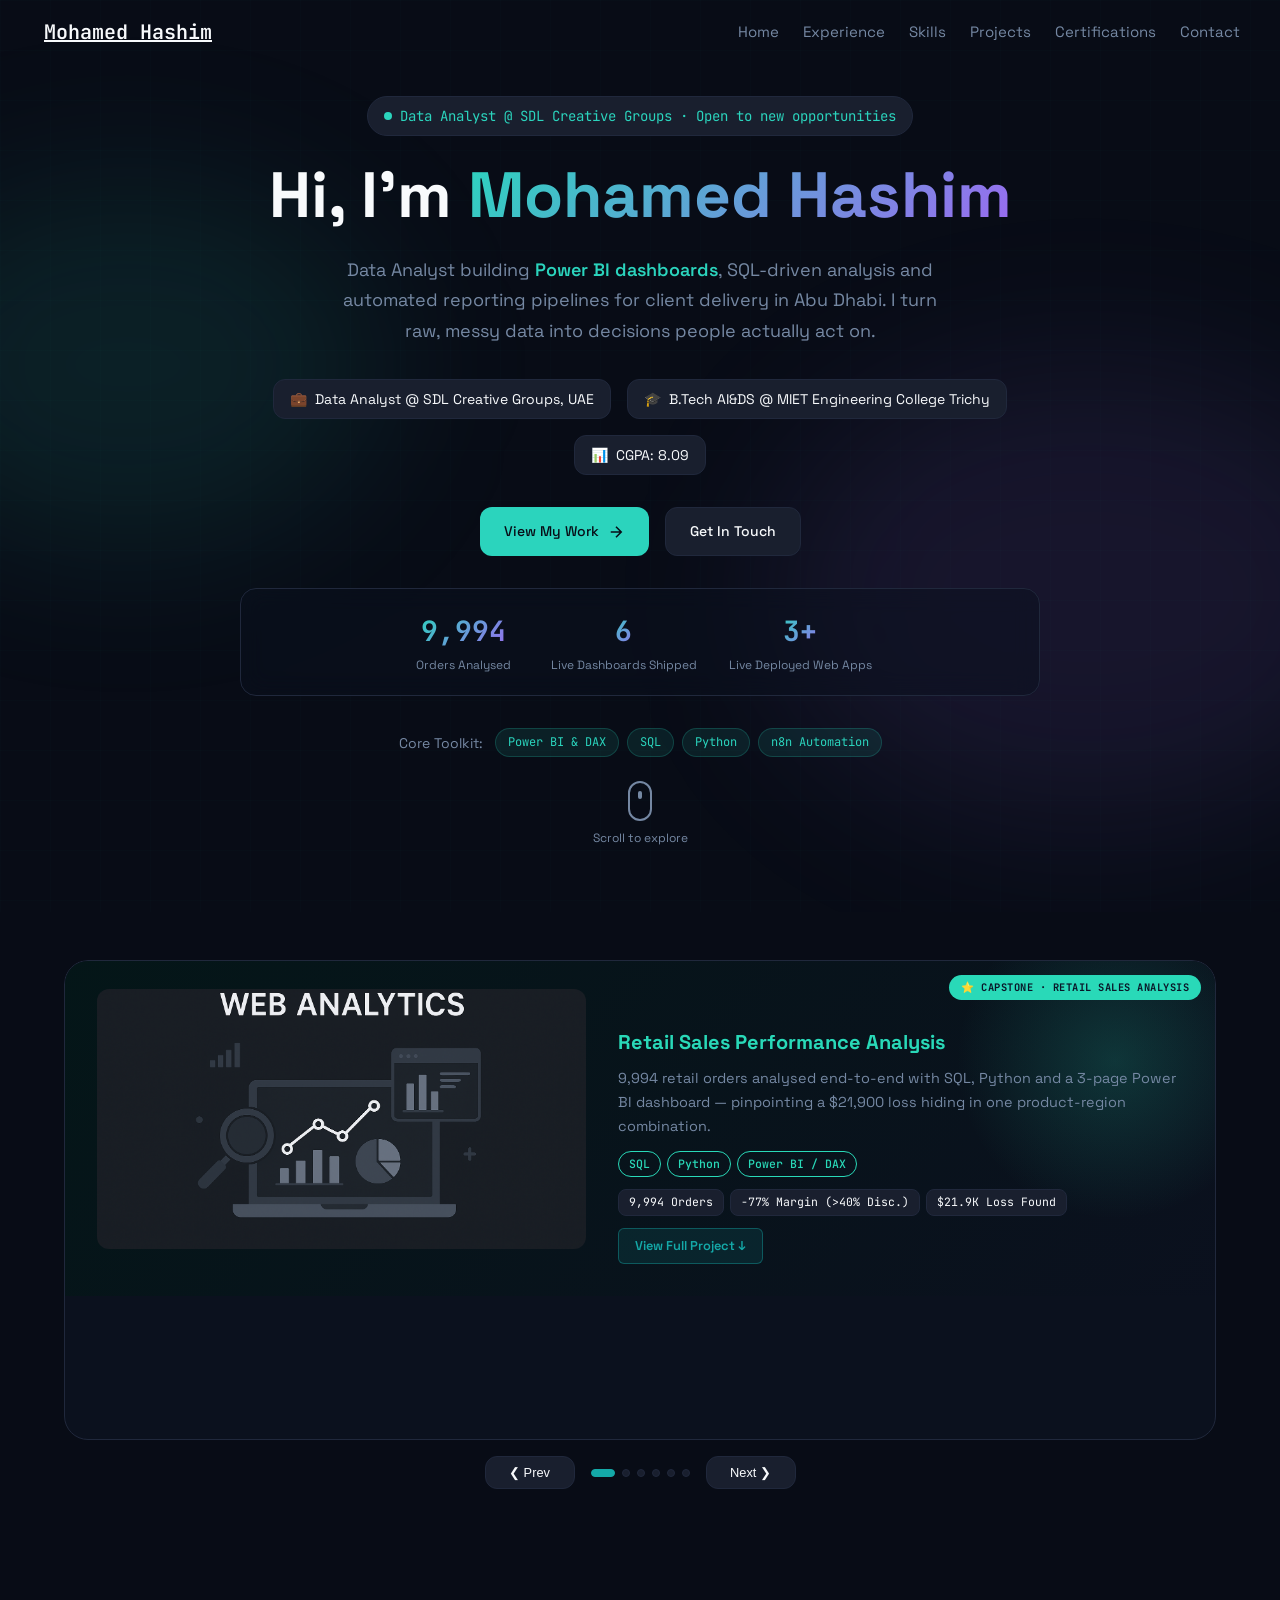
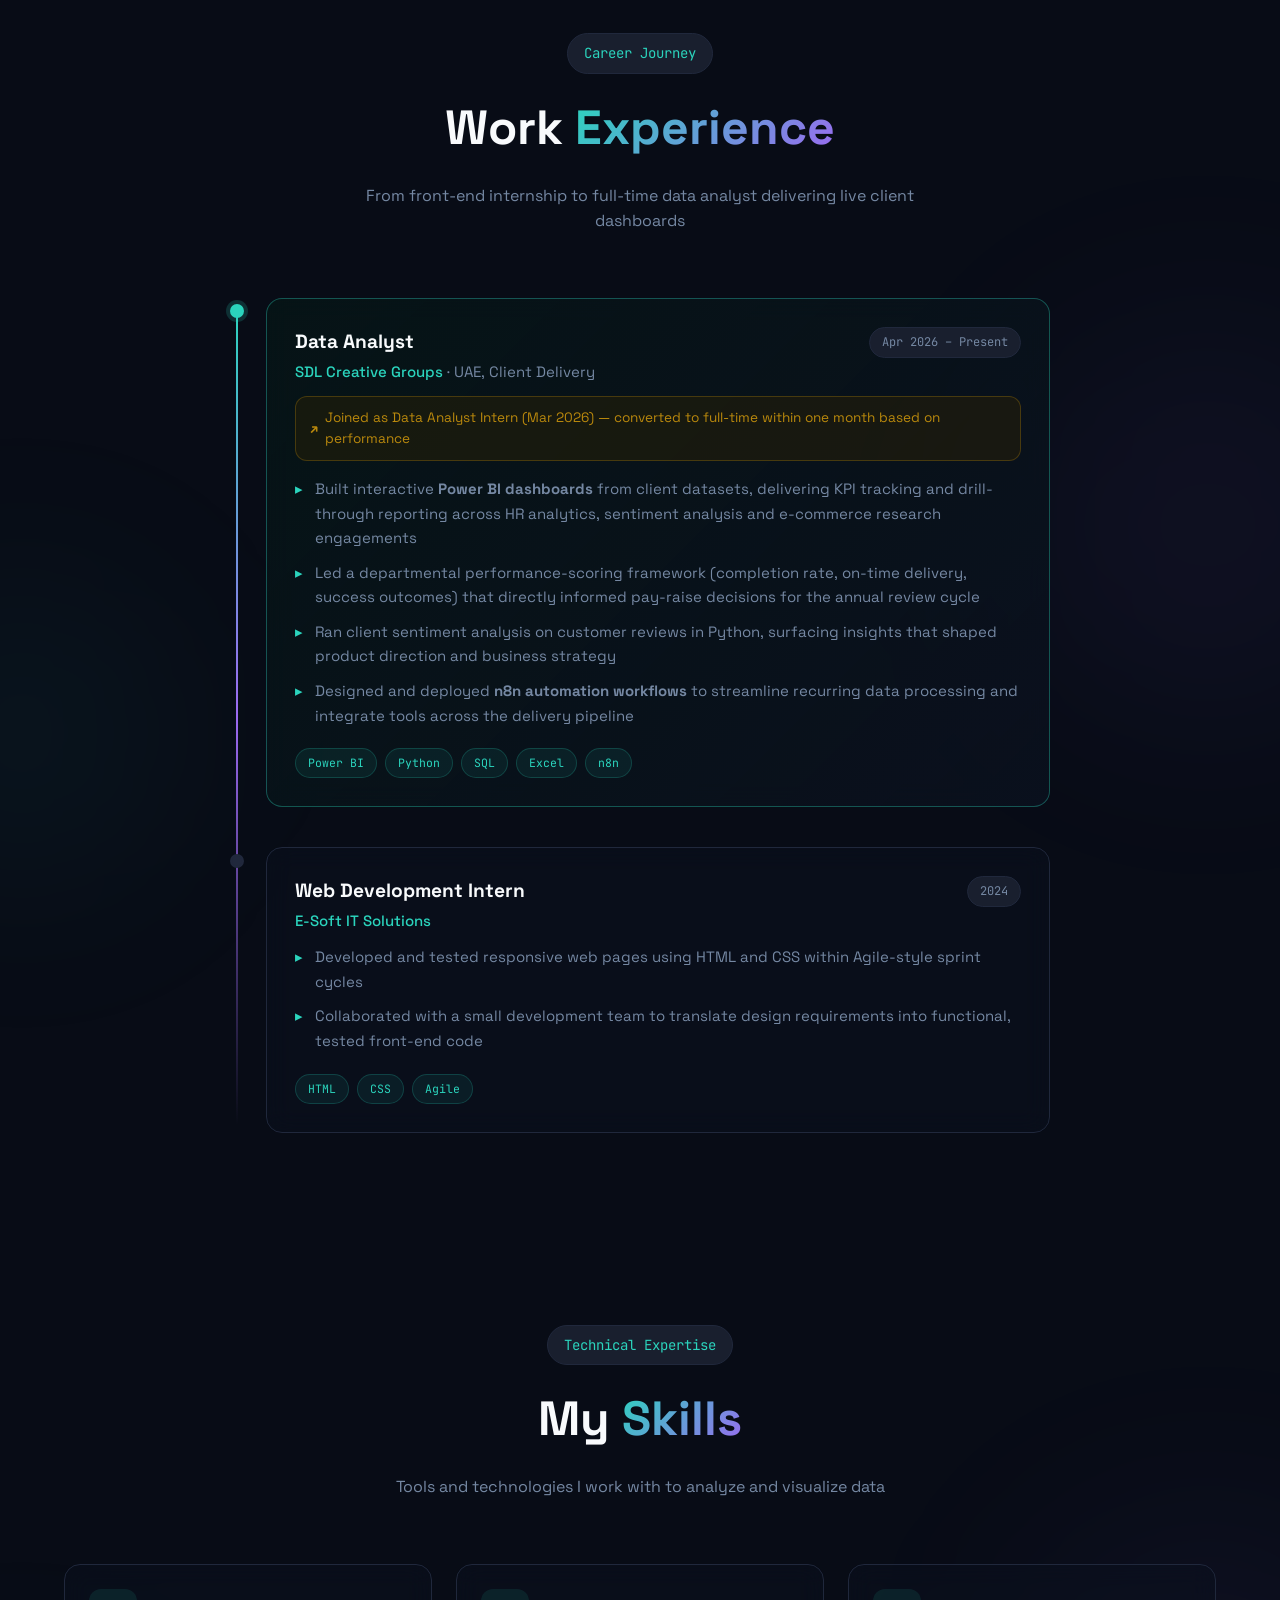
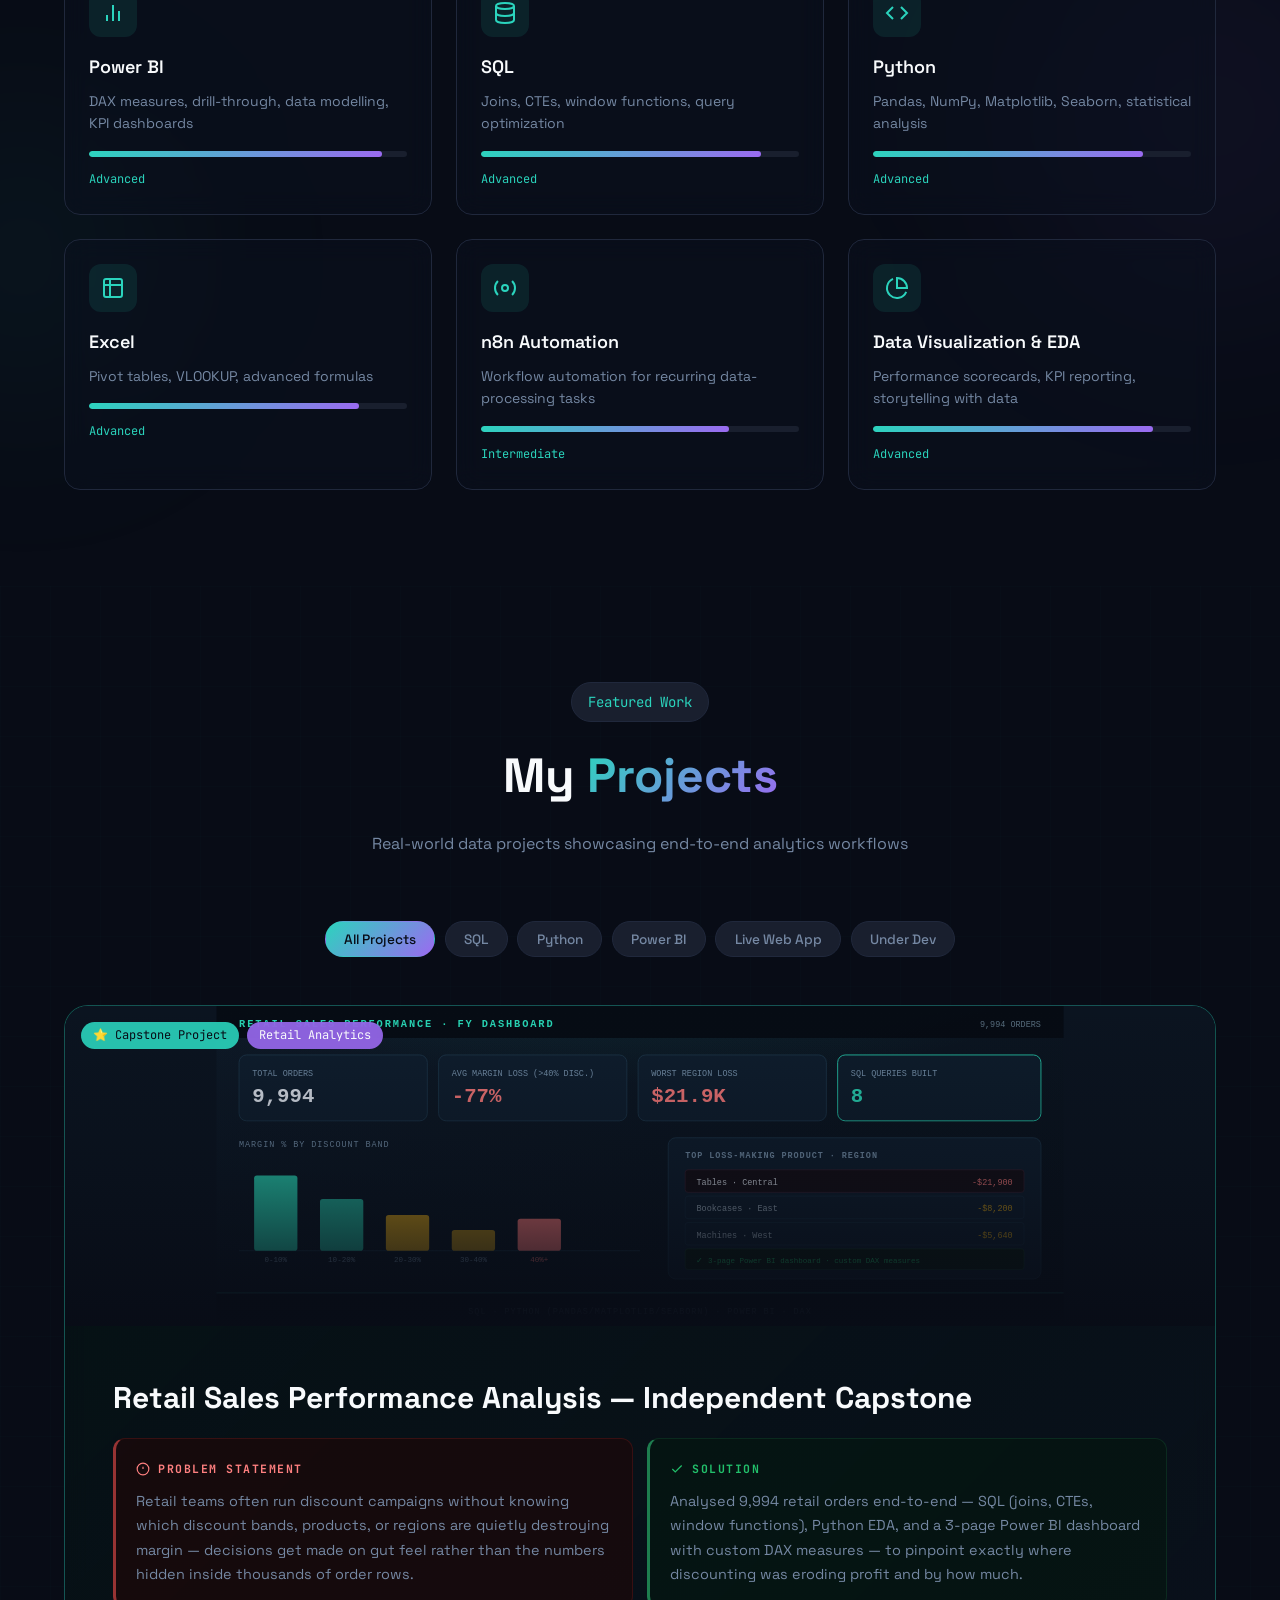
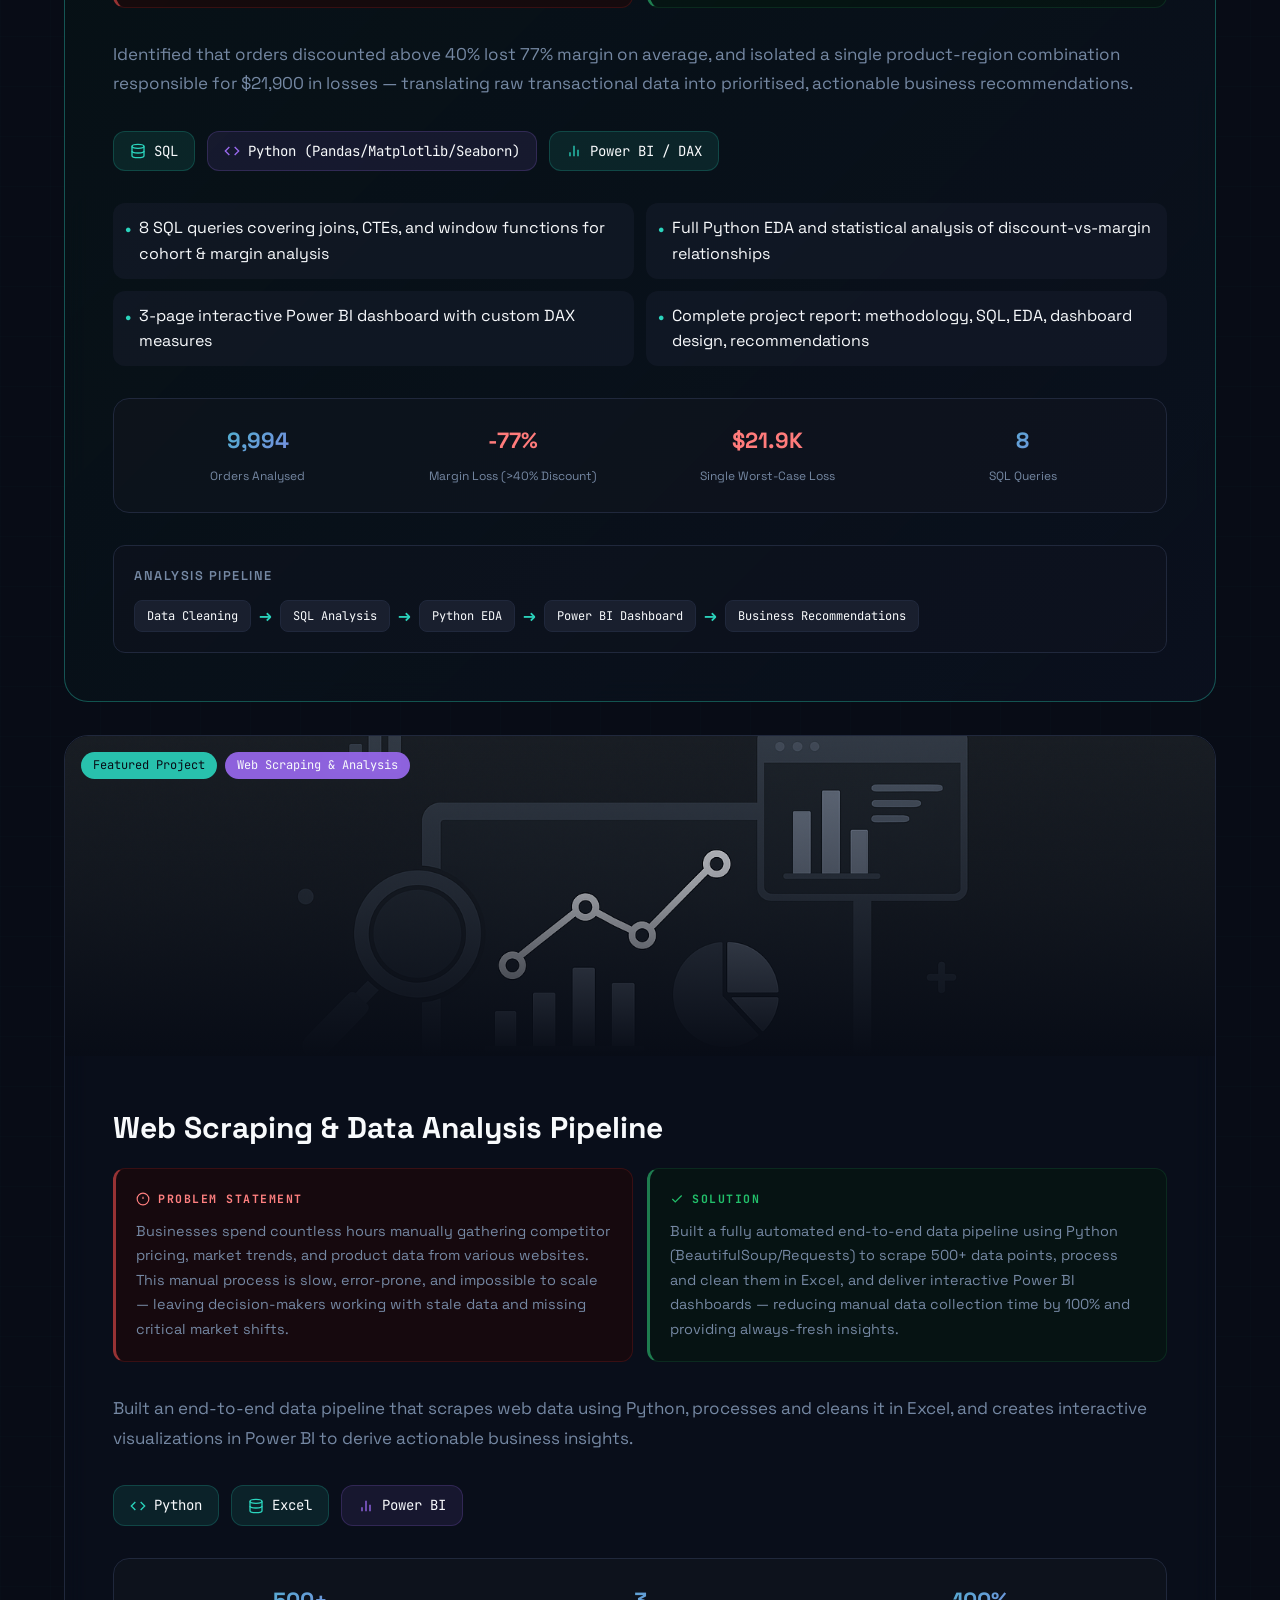
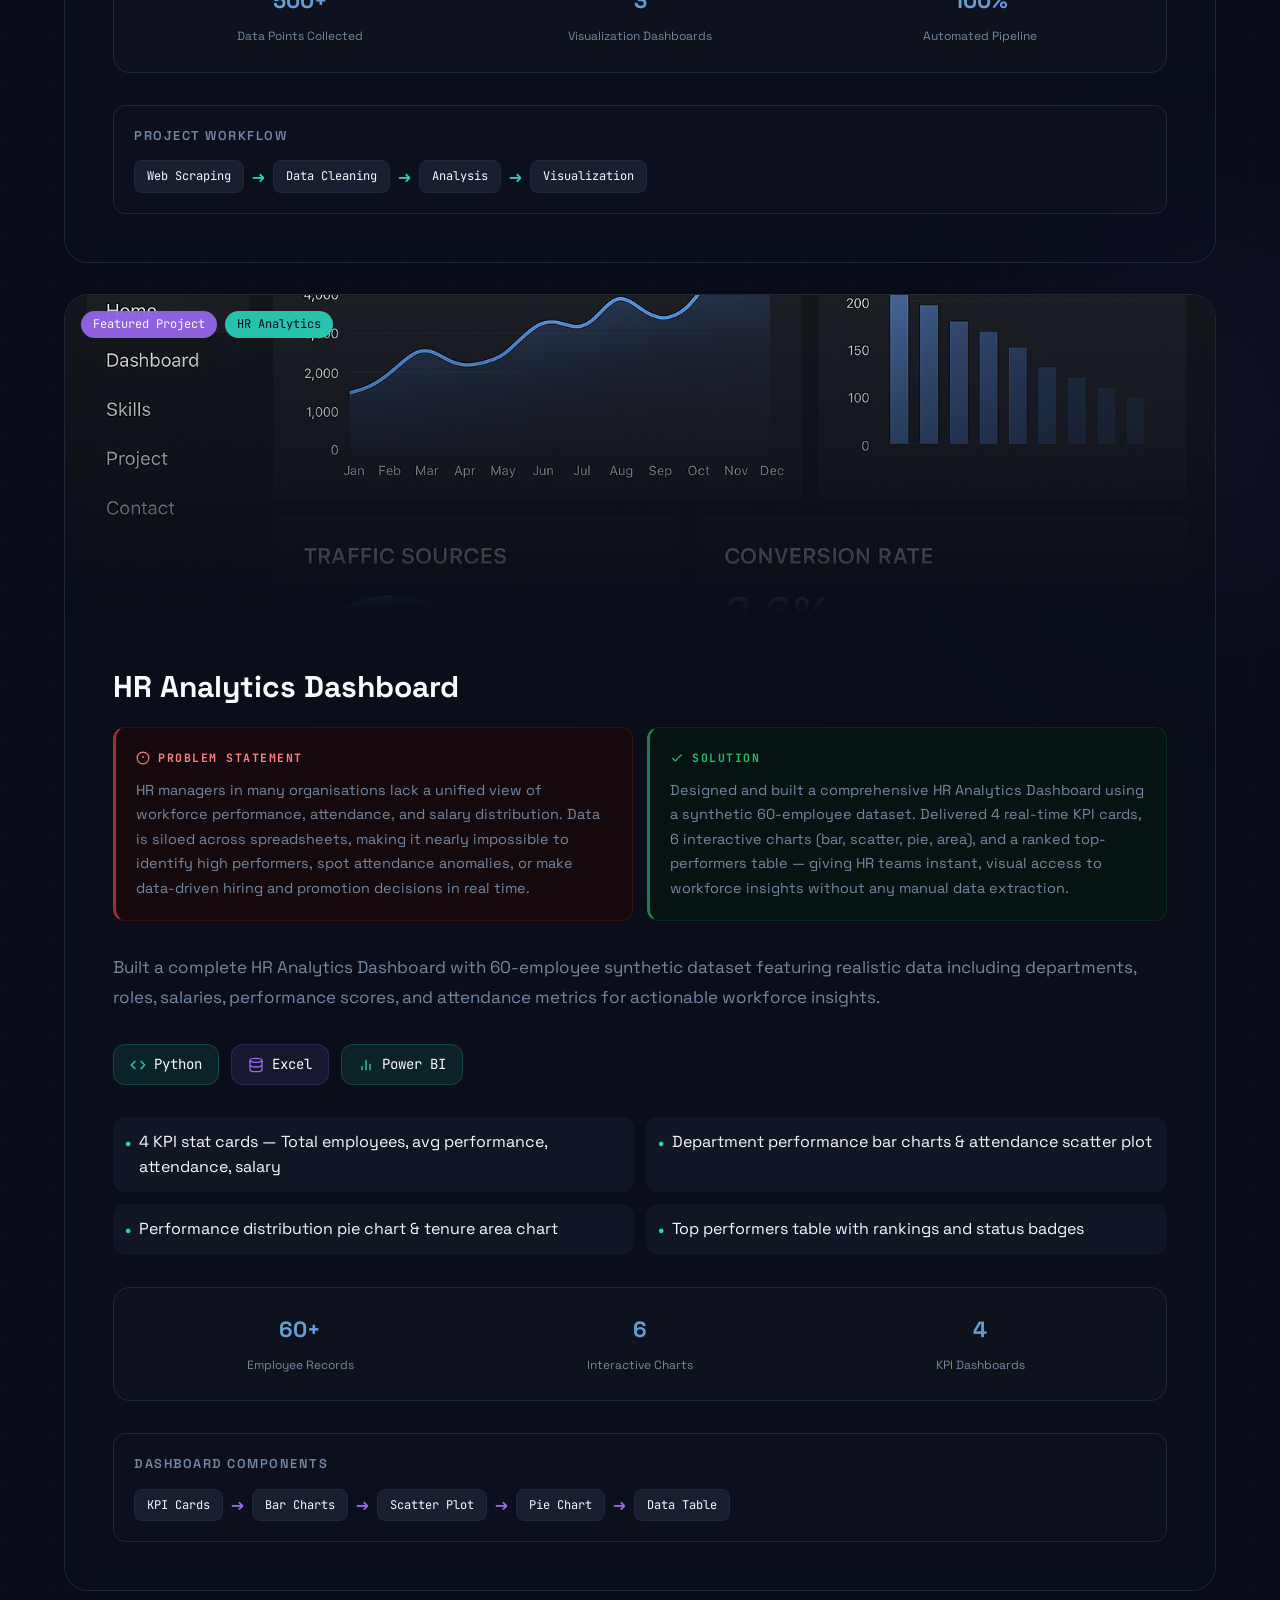
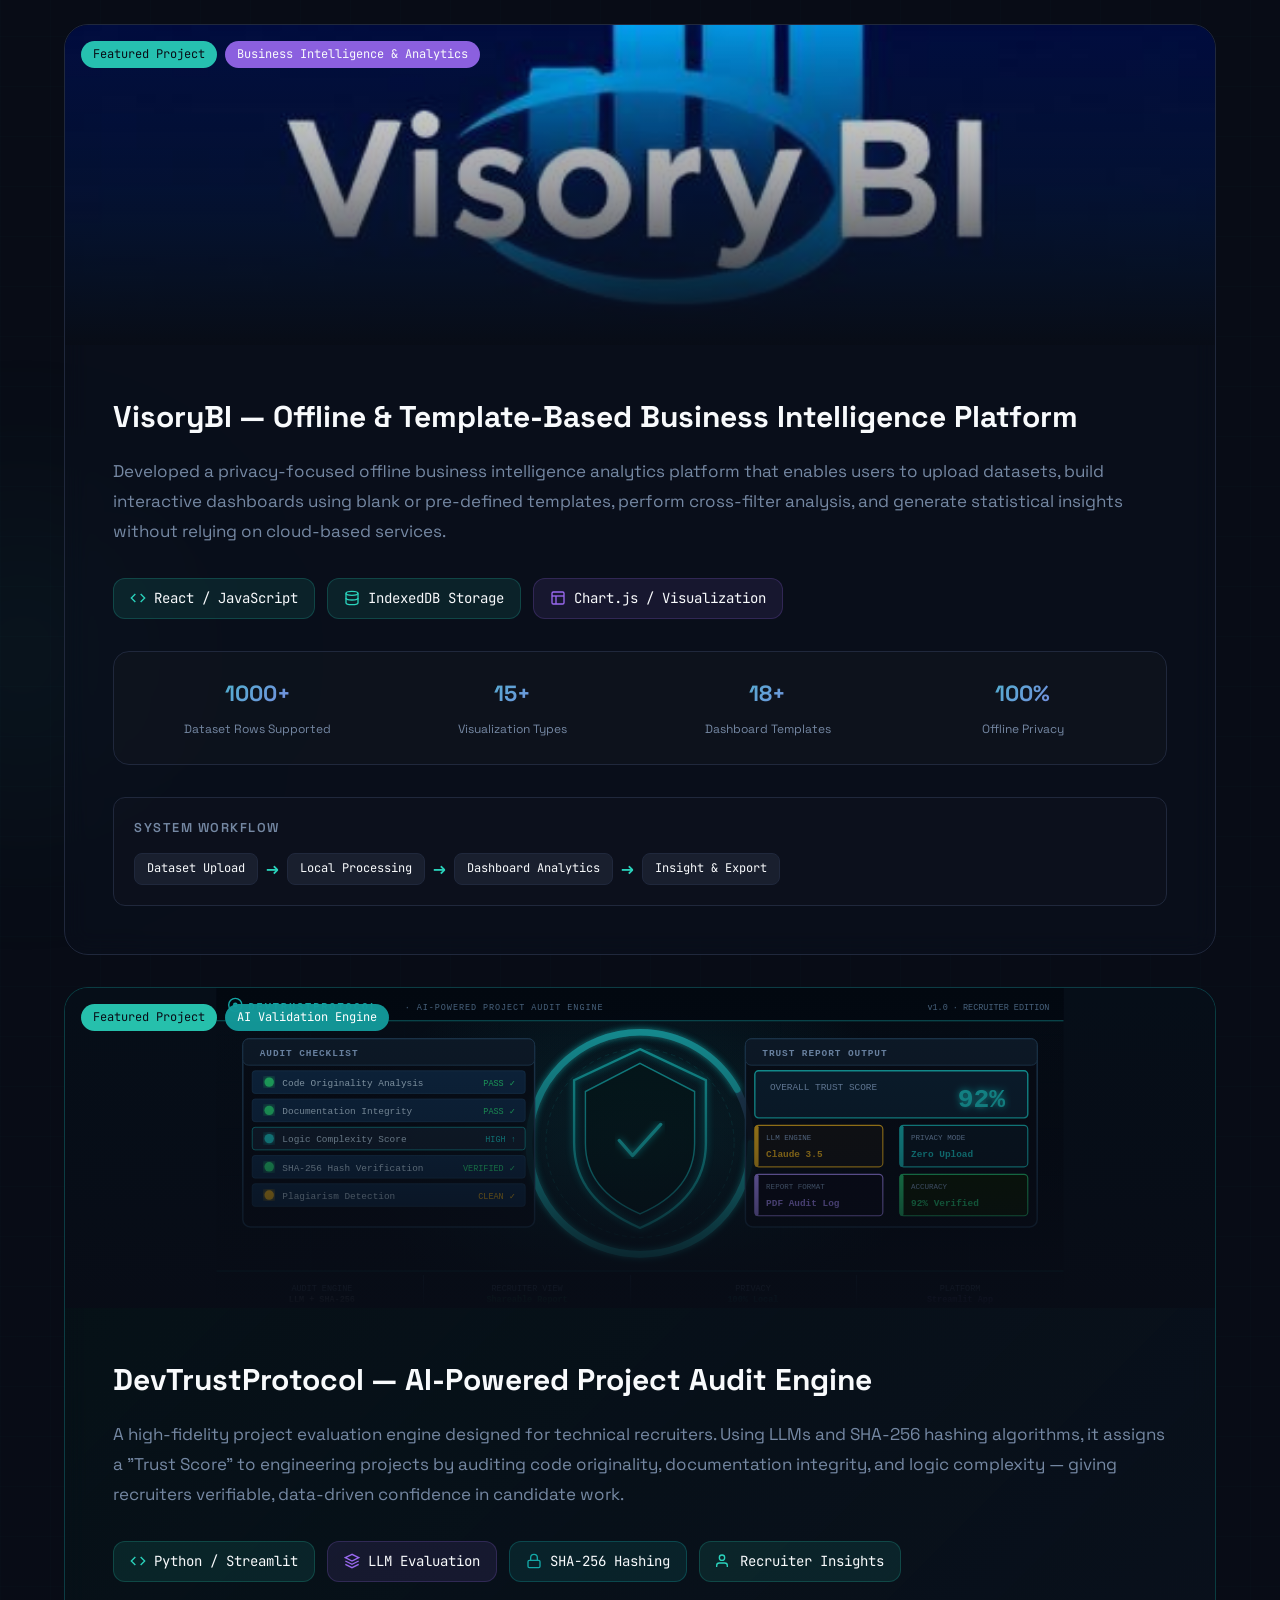
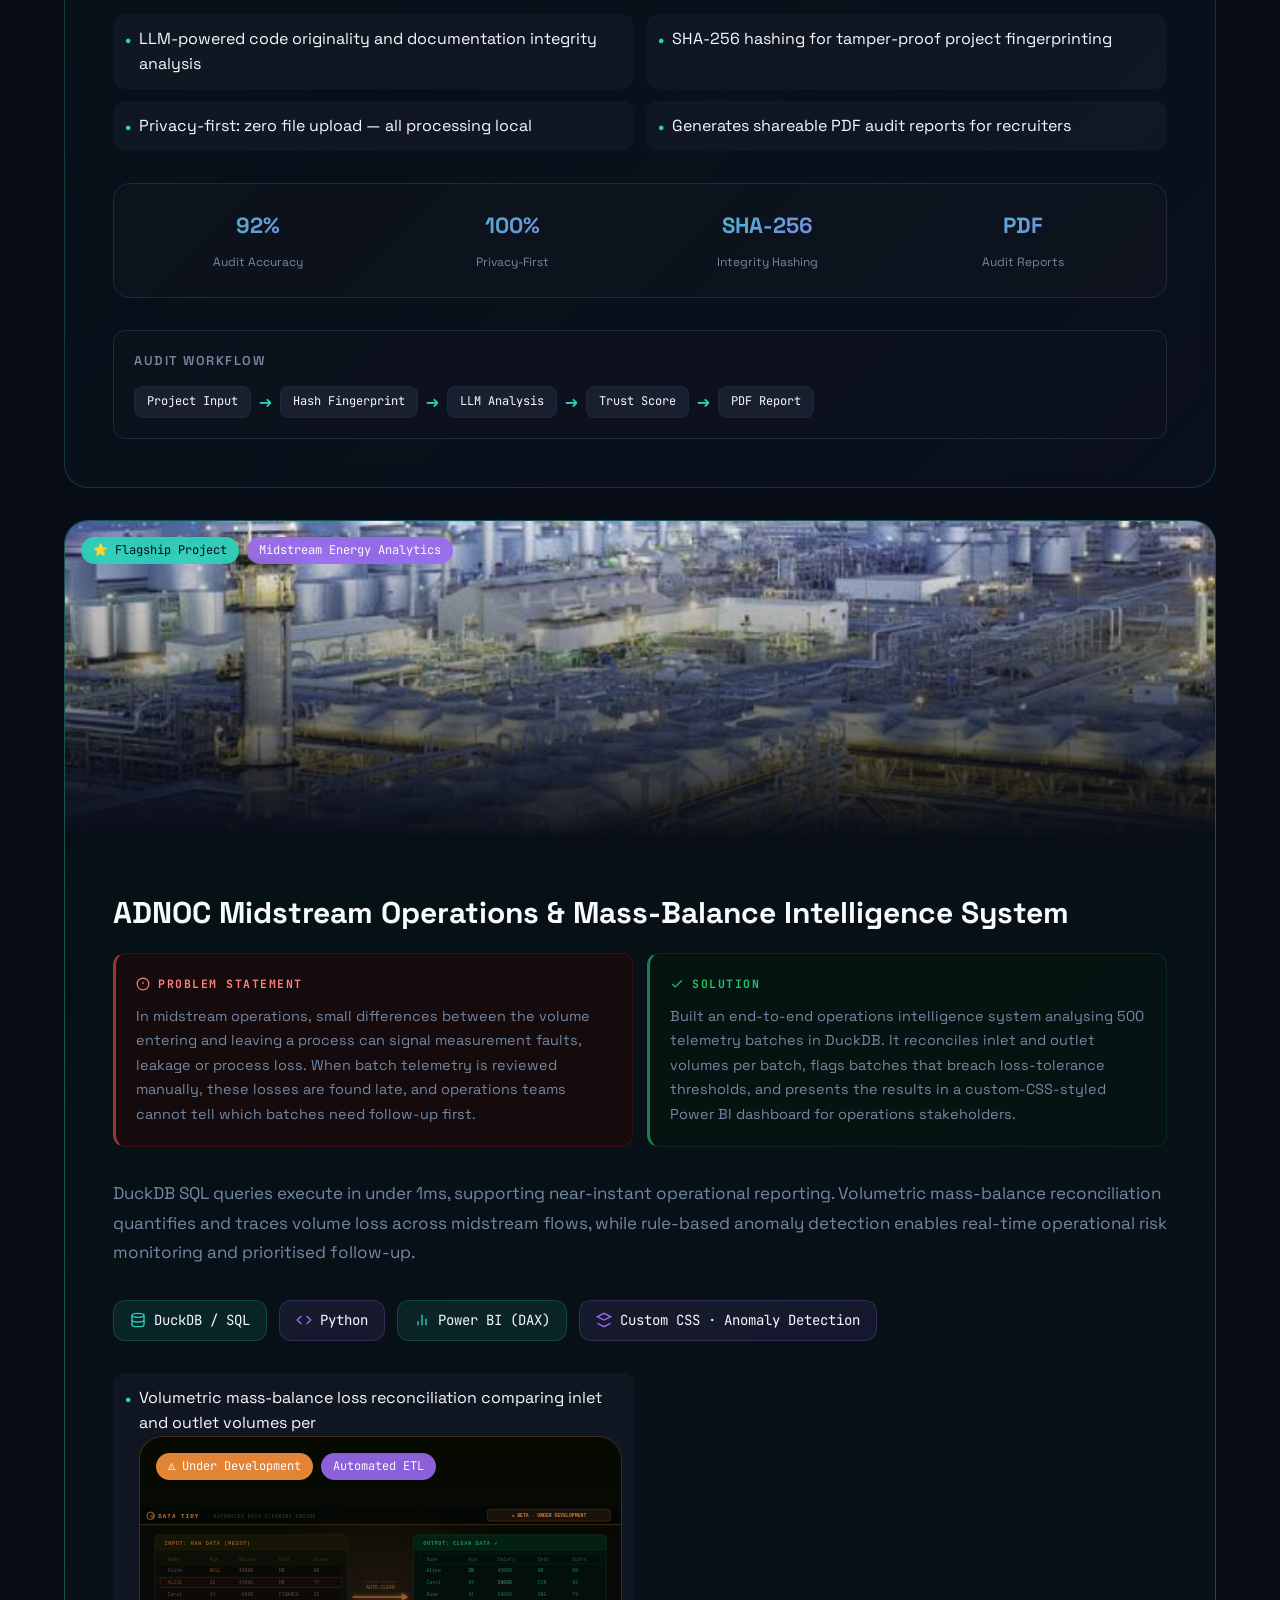
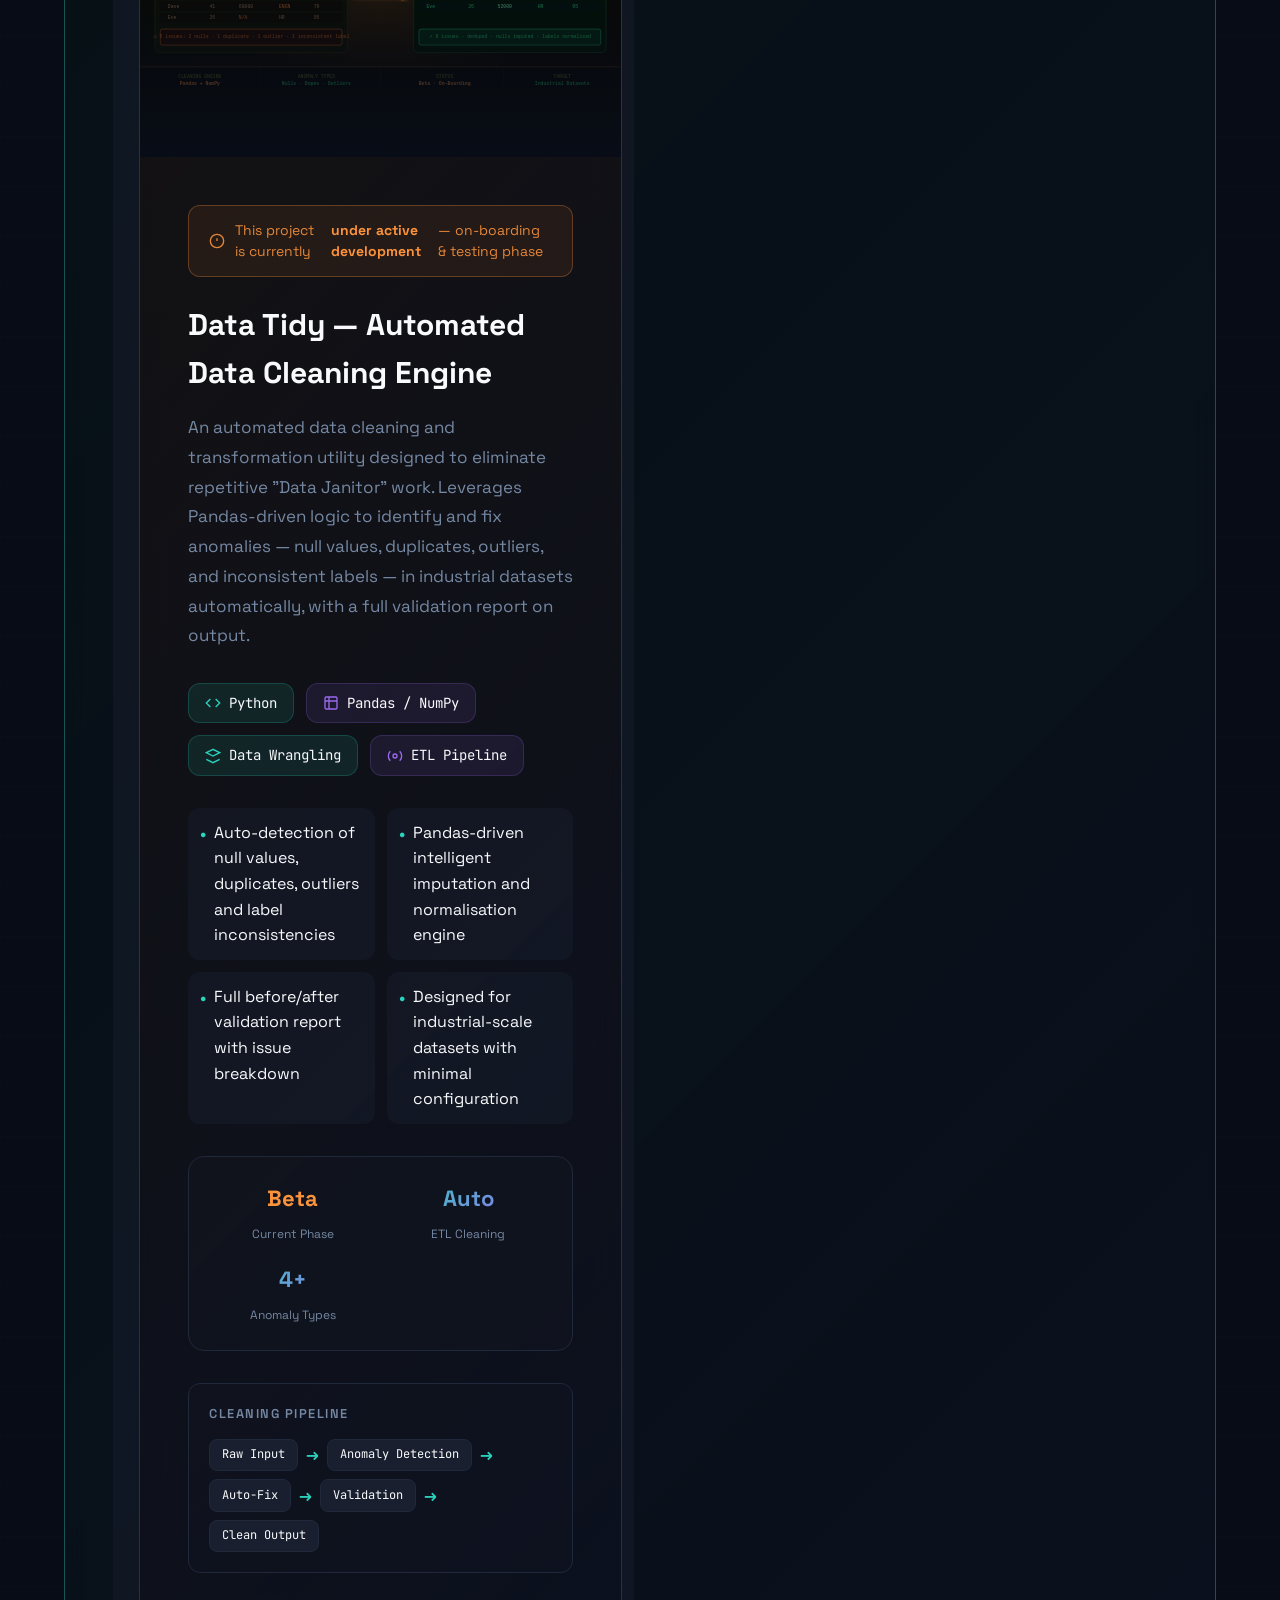
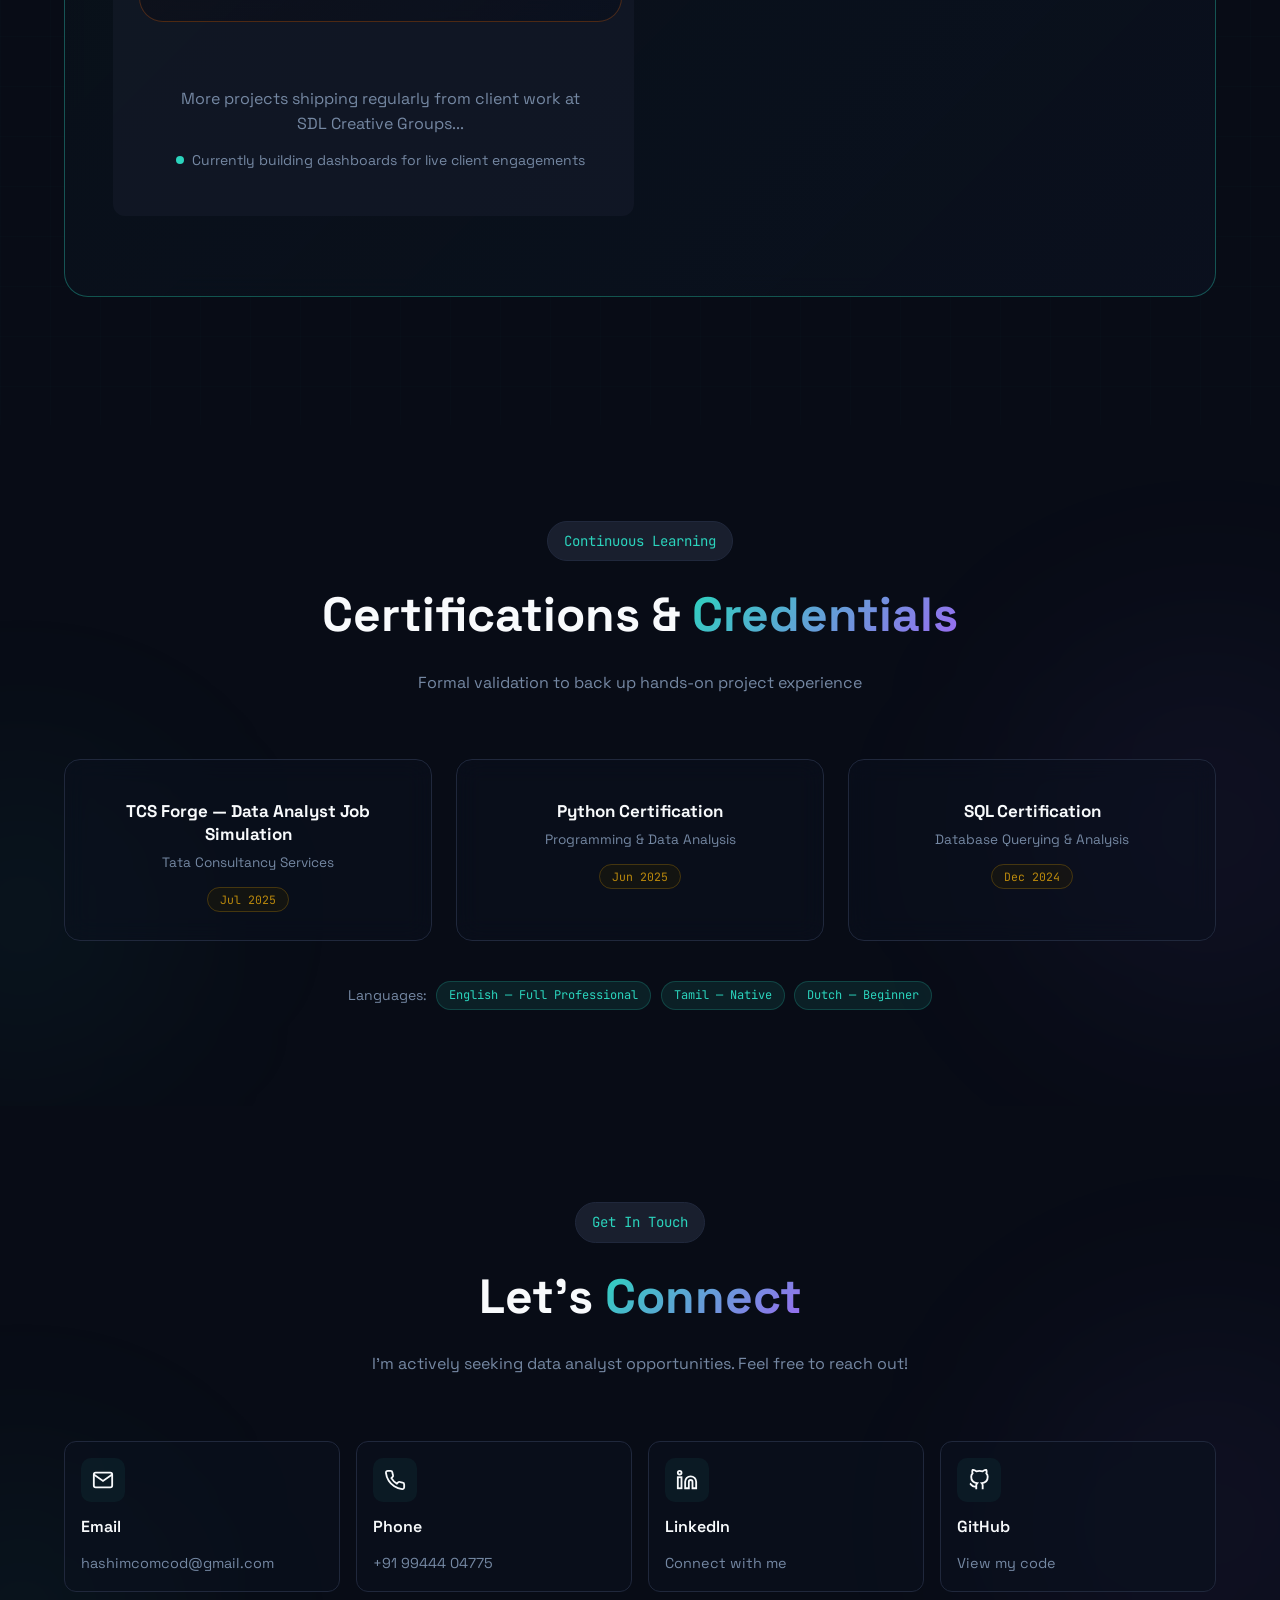
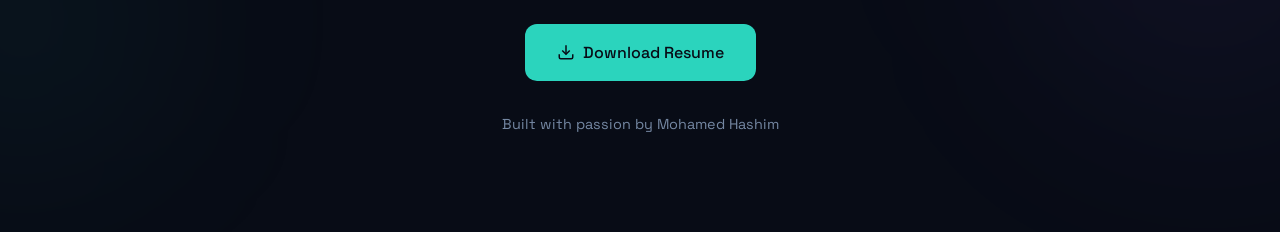
==== commit 4af8626f: "Update project image source in index.html" ====
--- a/index.html
+++ b/index.html
@@ -1042,7 +1042,7 @@
       <!-- ══ PROJECT: ADNOC Midstream Mass-Balance Intelligence System ══ -->
 <div class="project-card project-card--capstone" data-tags="sql python powerbi">
   <div class="project-image-wrapper">
-    <img src="assets/images/adnoc-midstream-cover.png" alt="Midstream oil and gas processing facility at dusk" class="project-image"/>
+    <img src="assets/images/images.jpg" alt="Midstream oil and gas processing facility at dusk" class="project-image"/>
     <div class="project-image-overlay"></div>
     <div class="project-badges">
       <span class="project-badge badge-primary">⭐ Flagship Project</span>
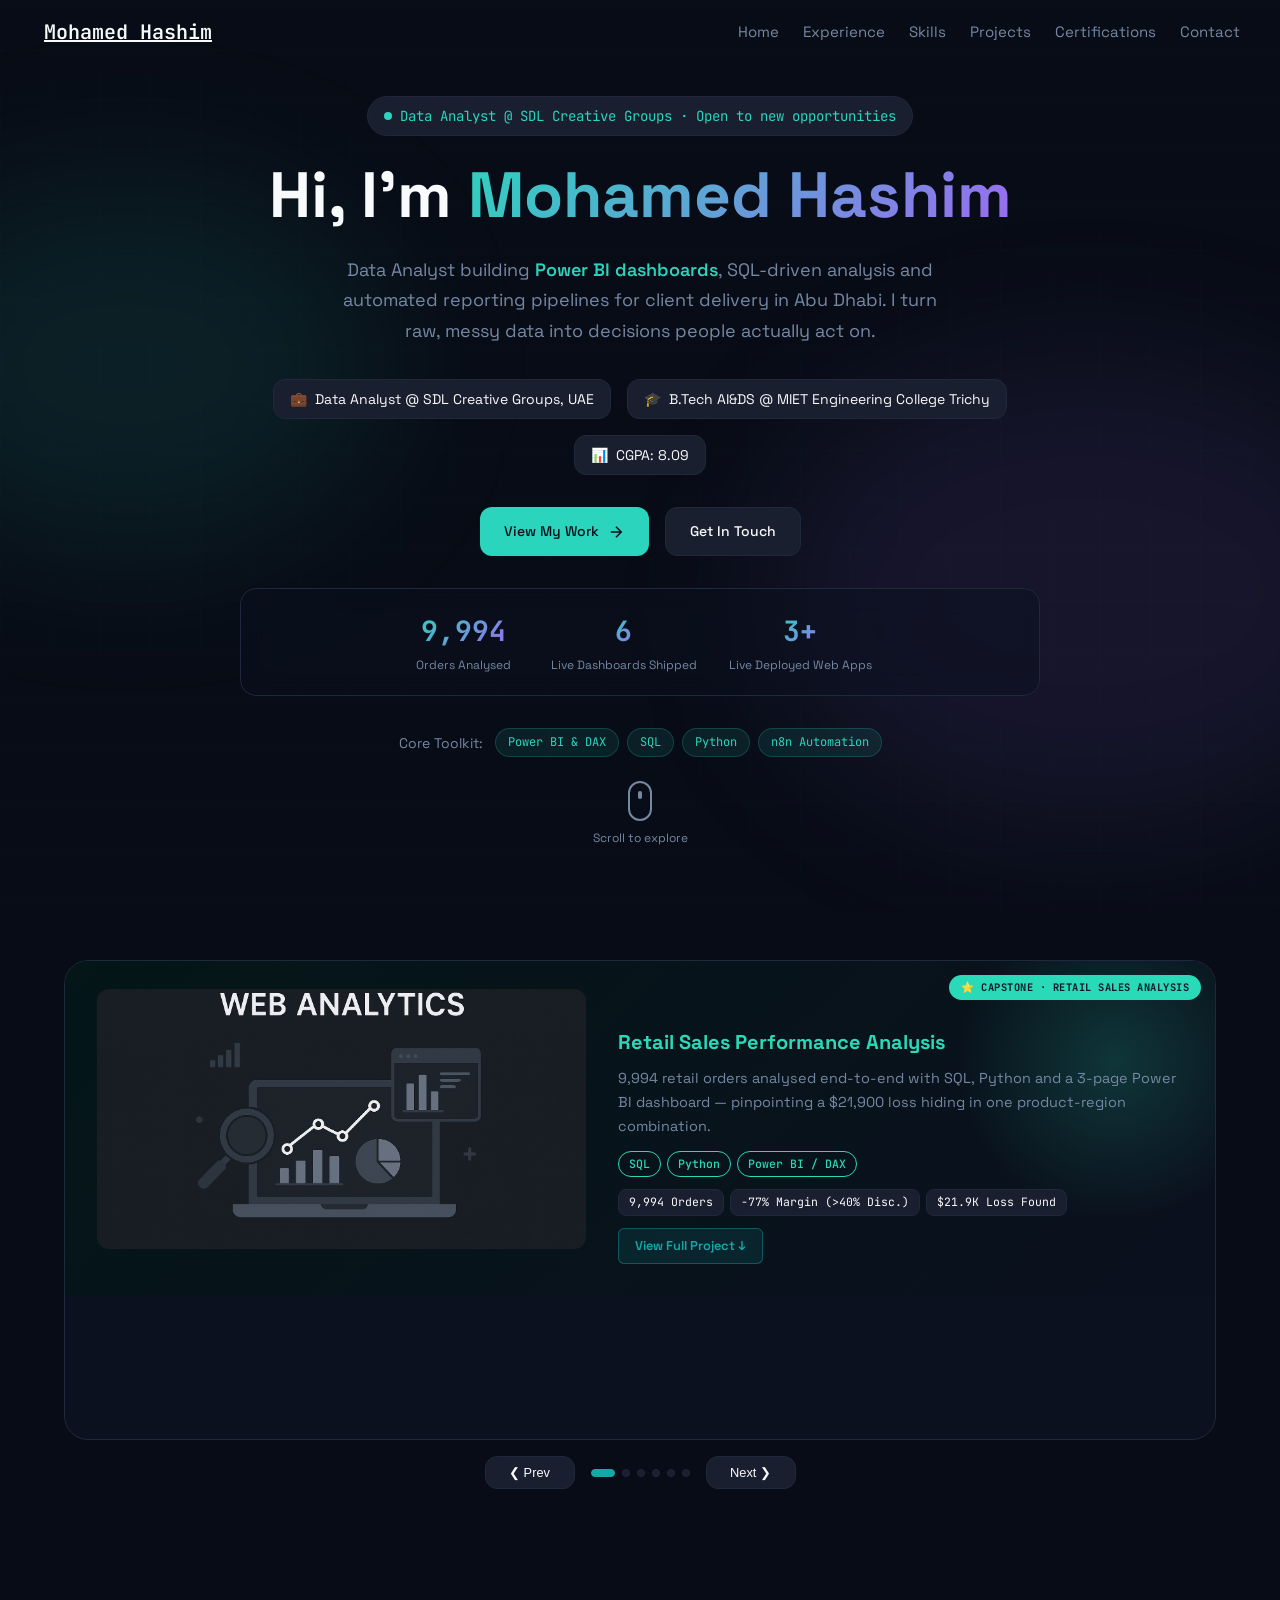
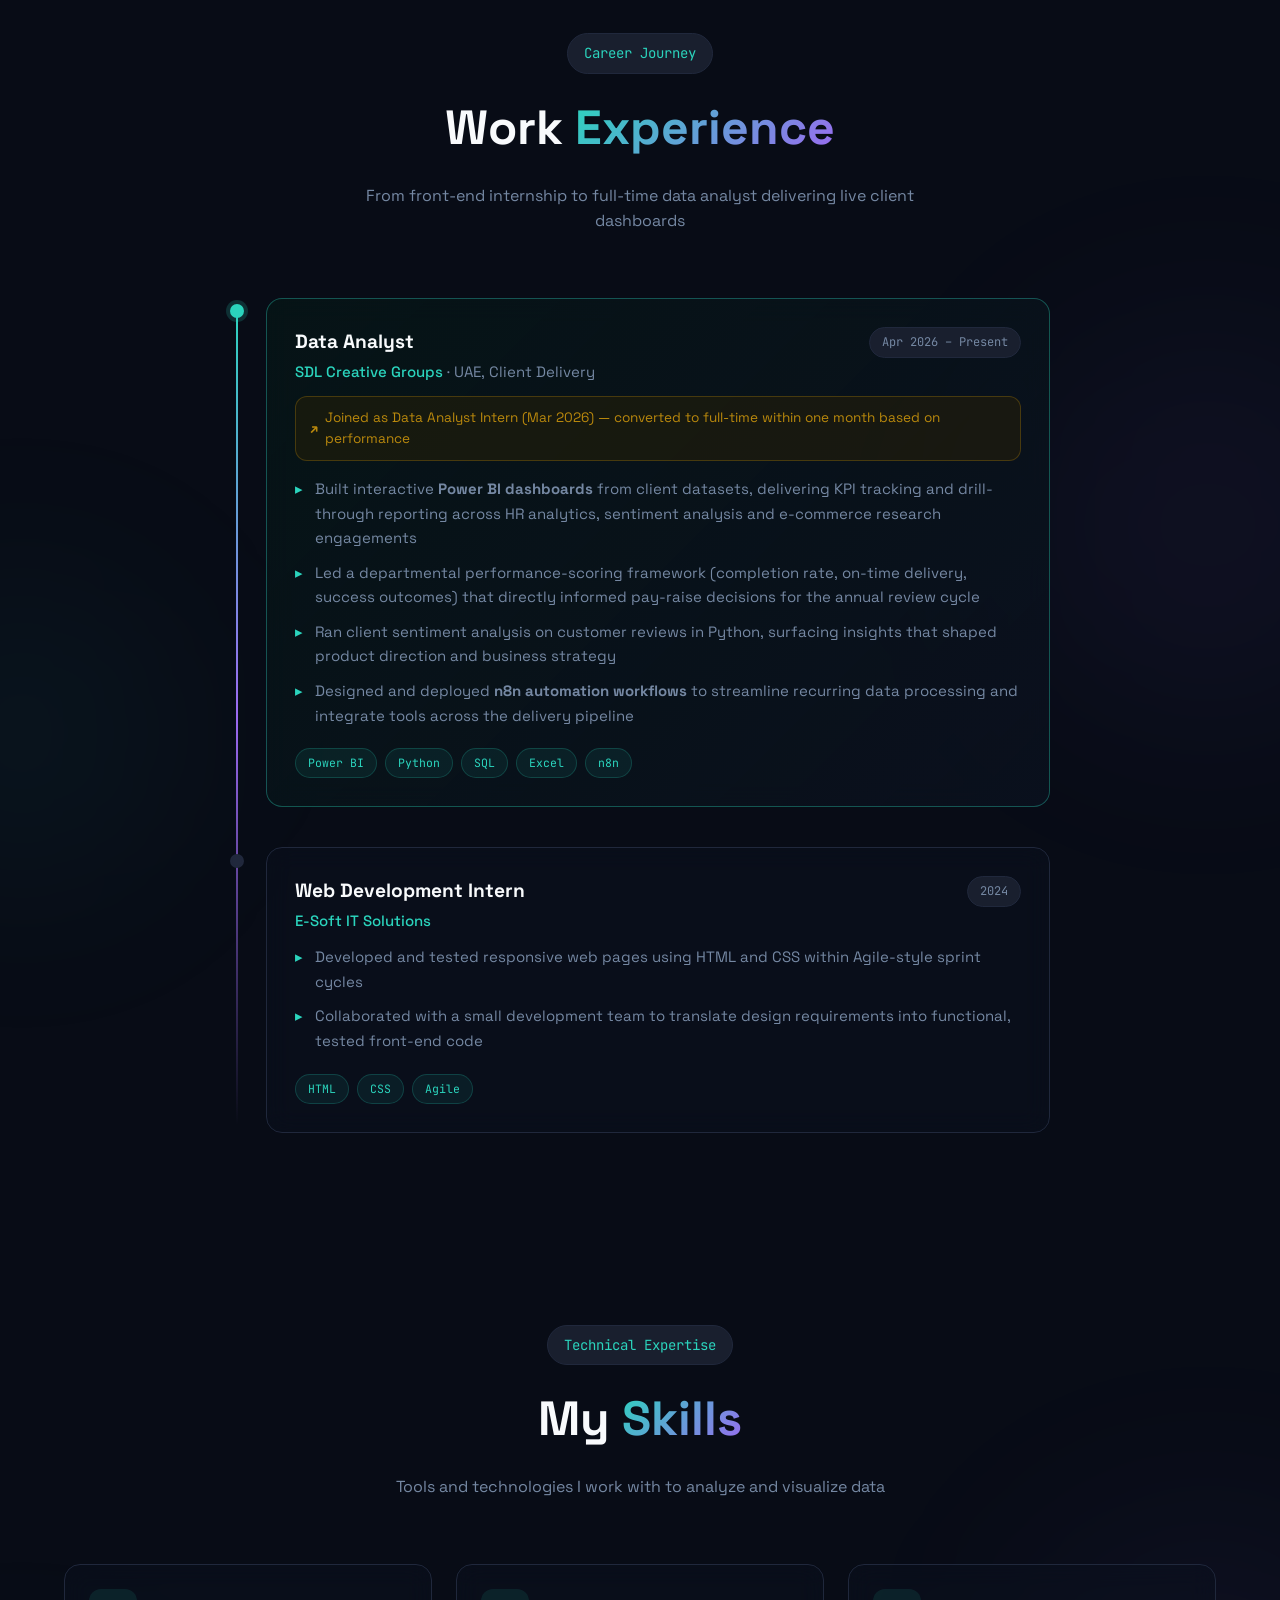
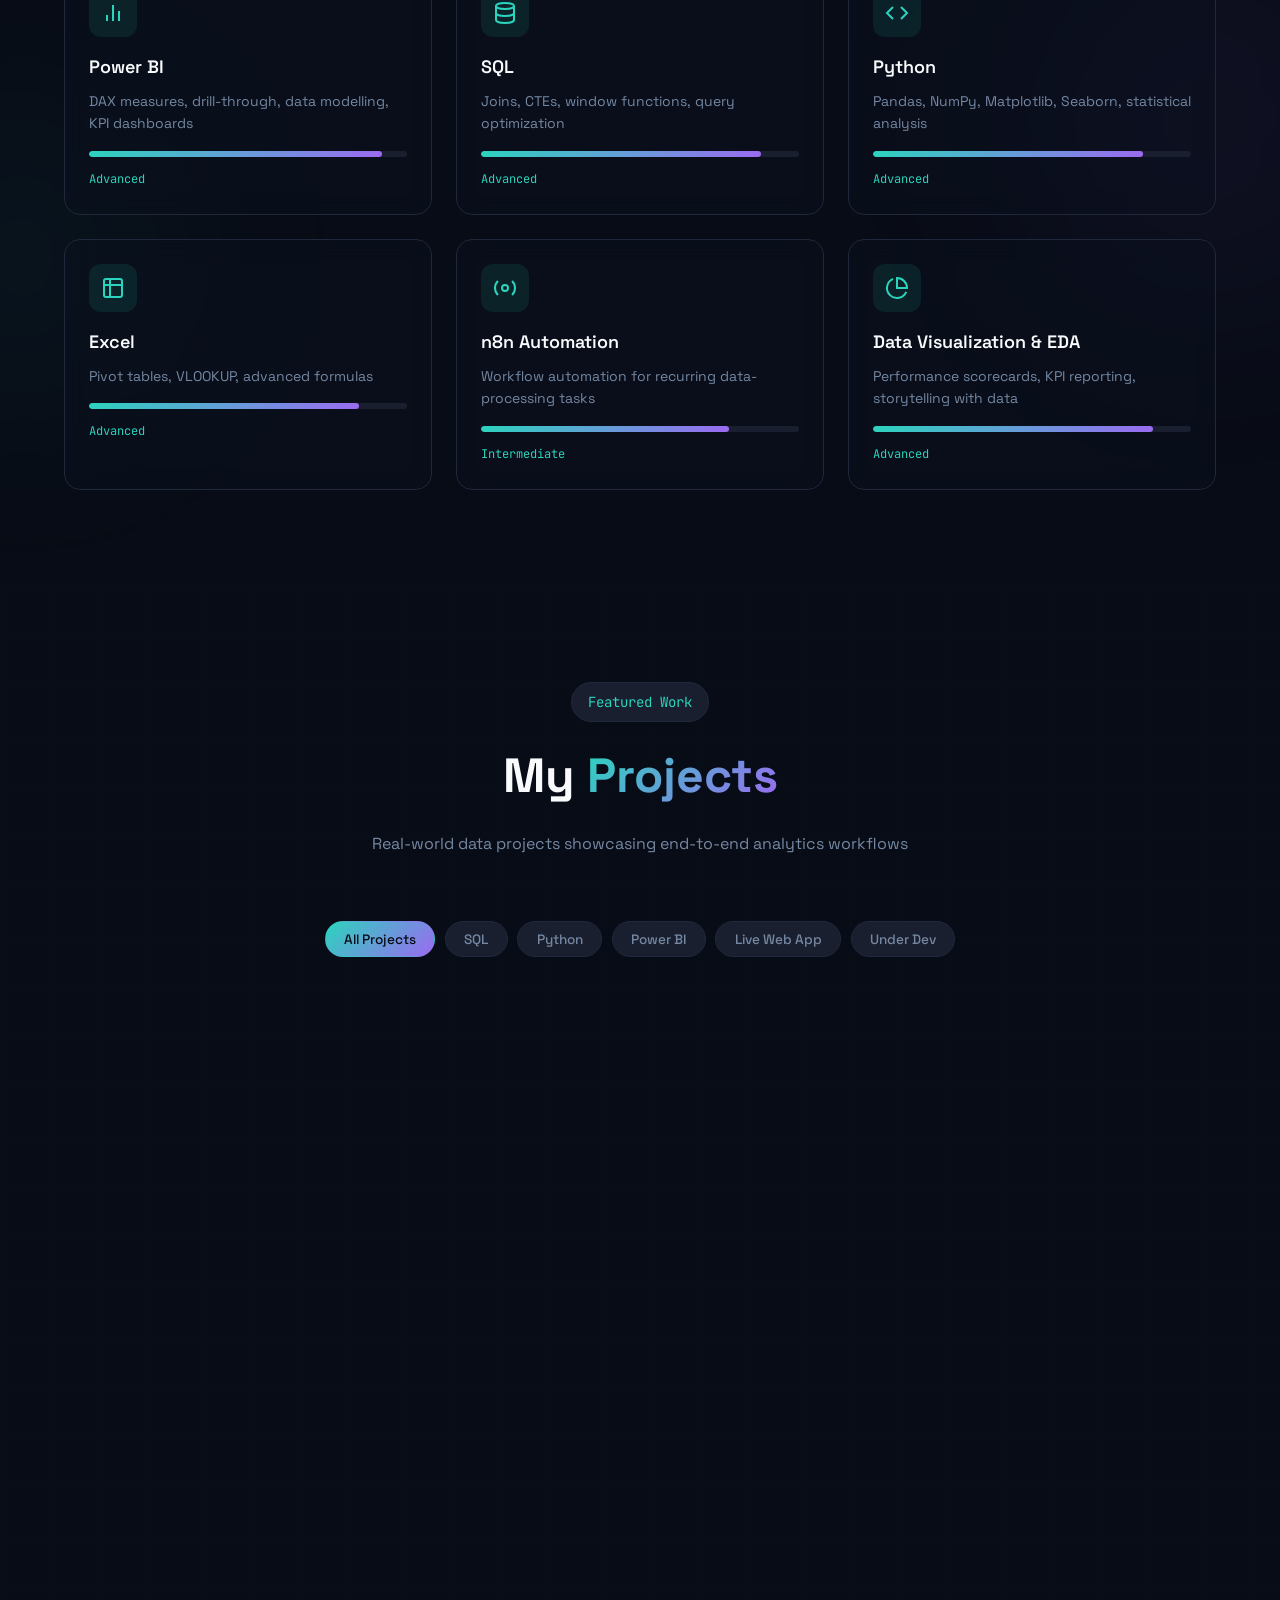
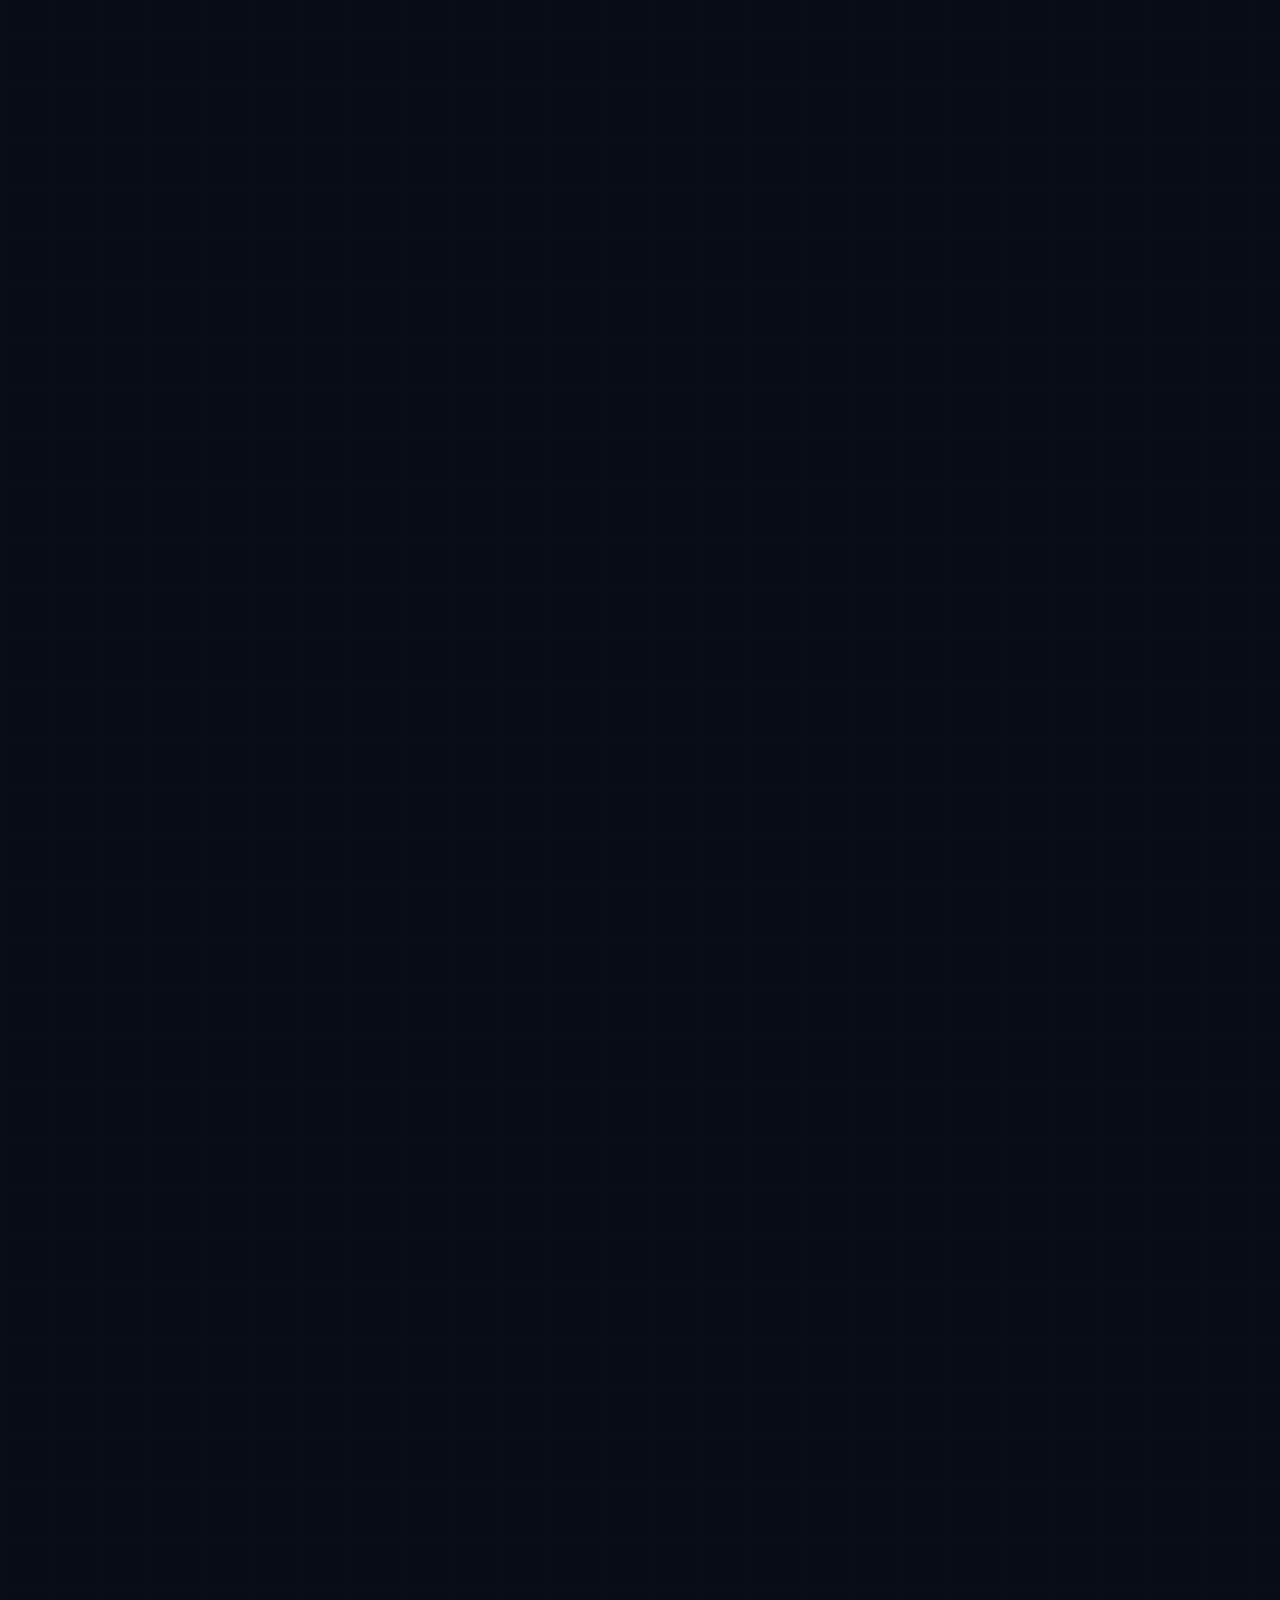
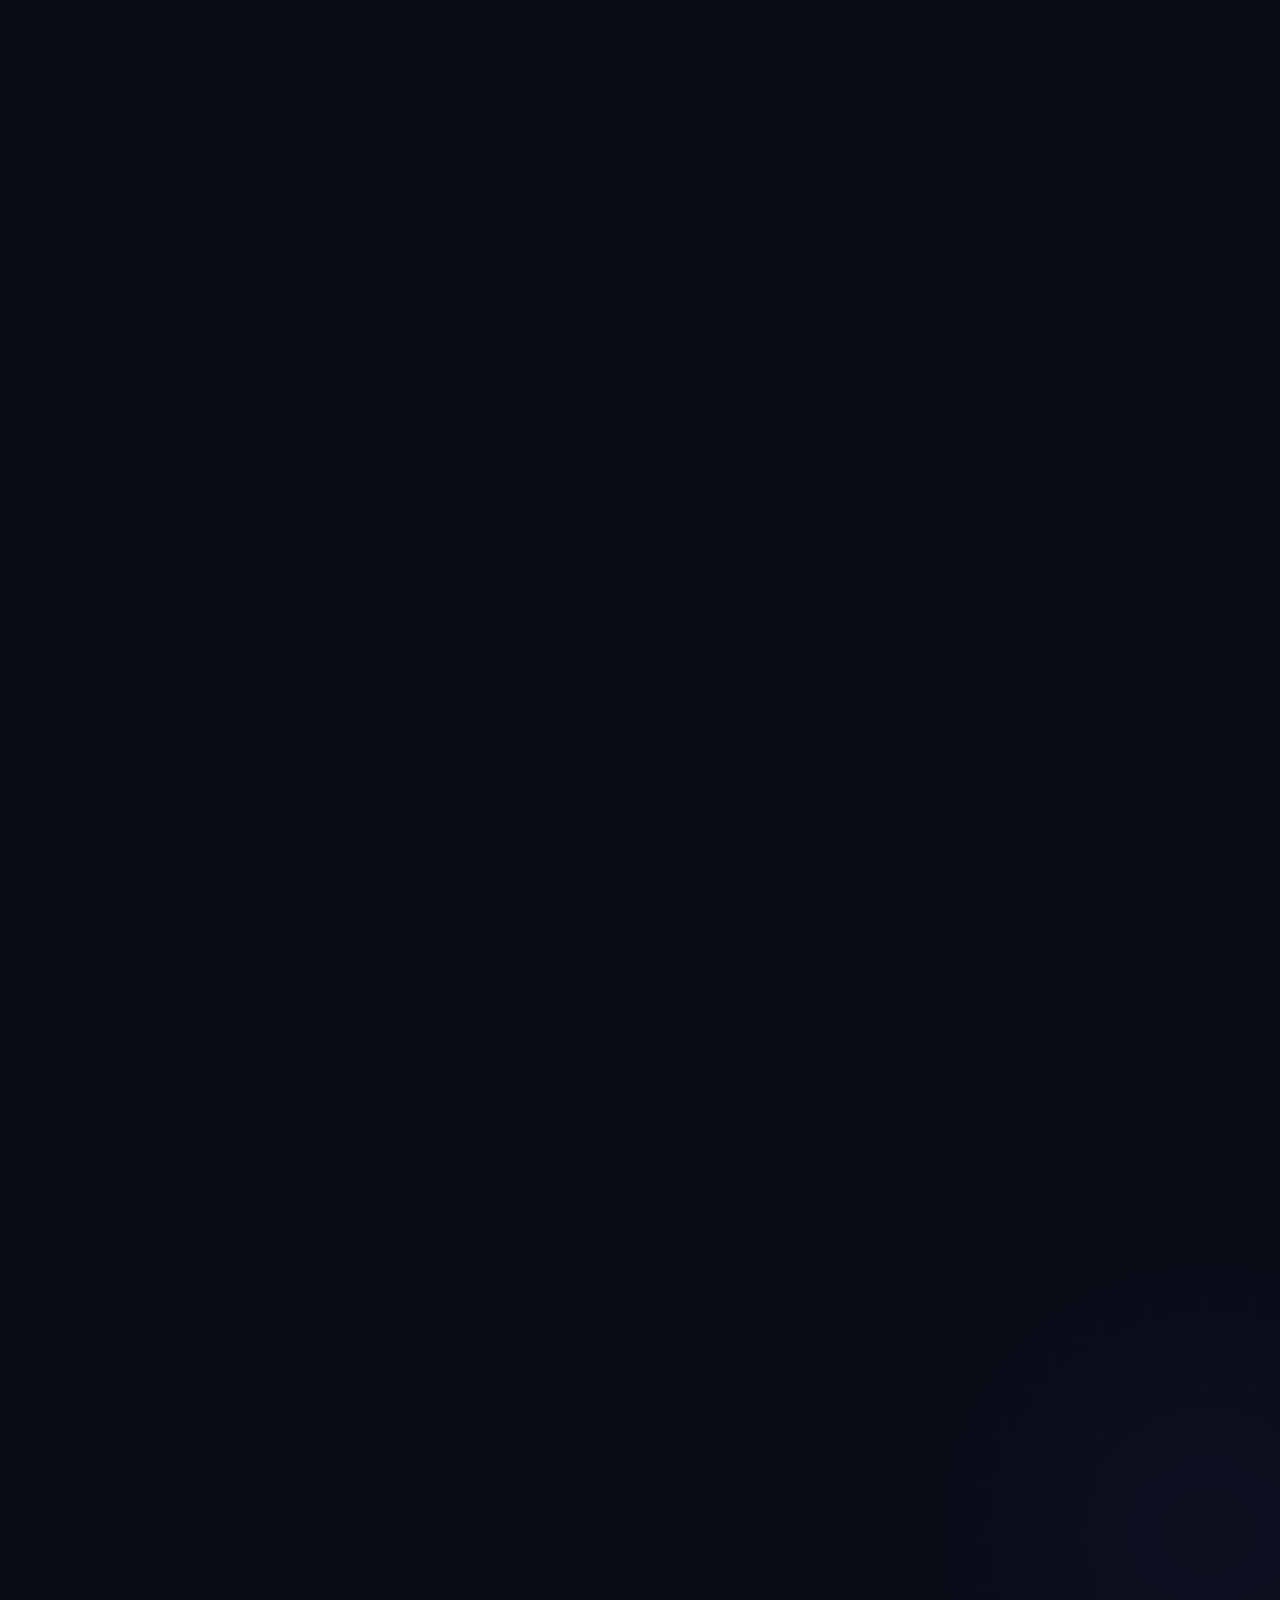
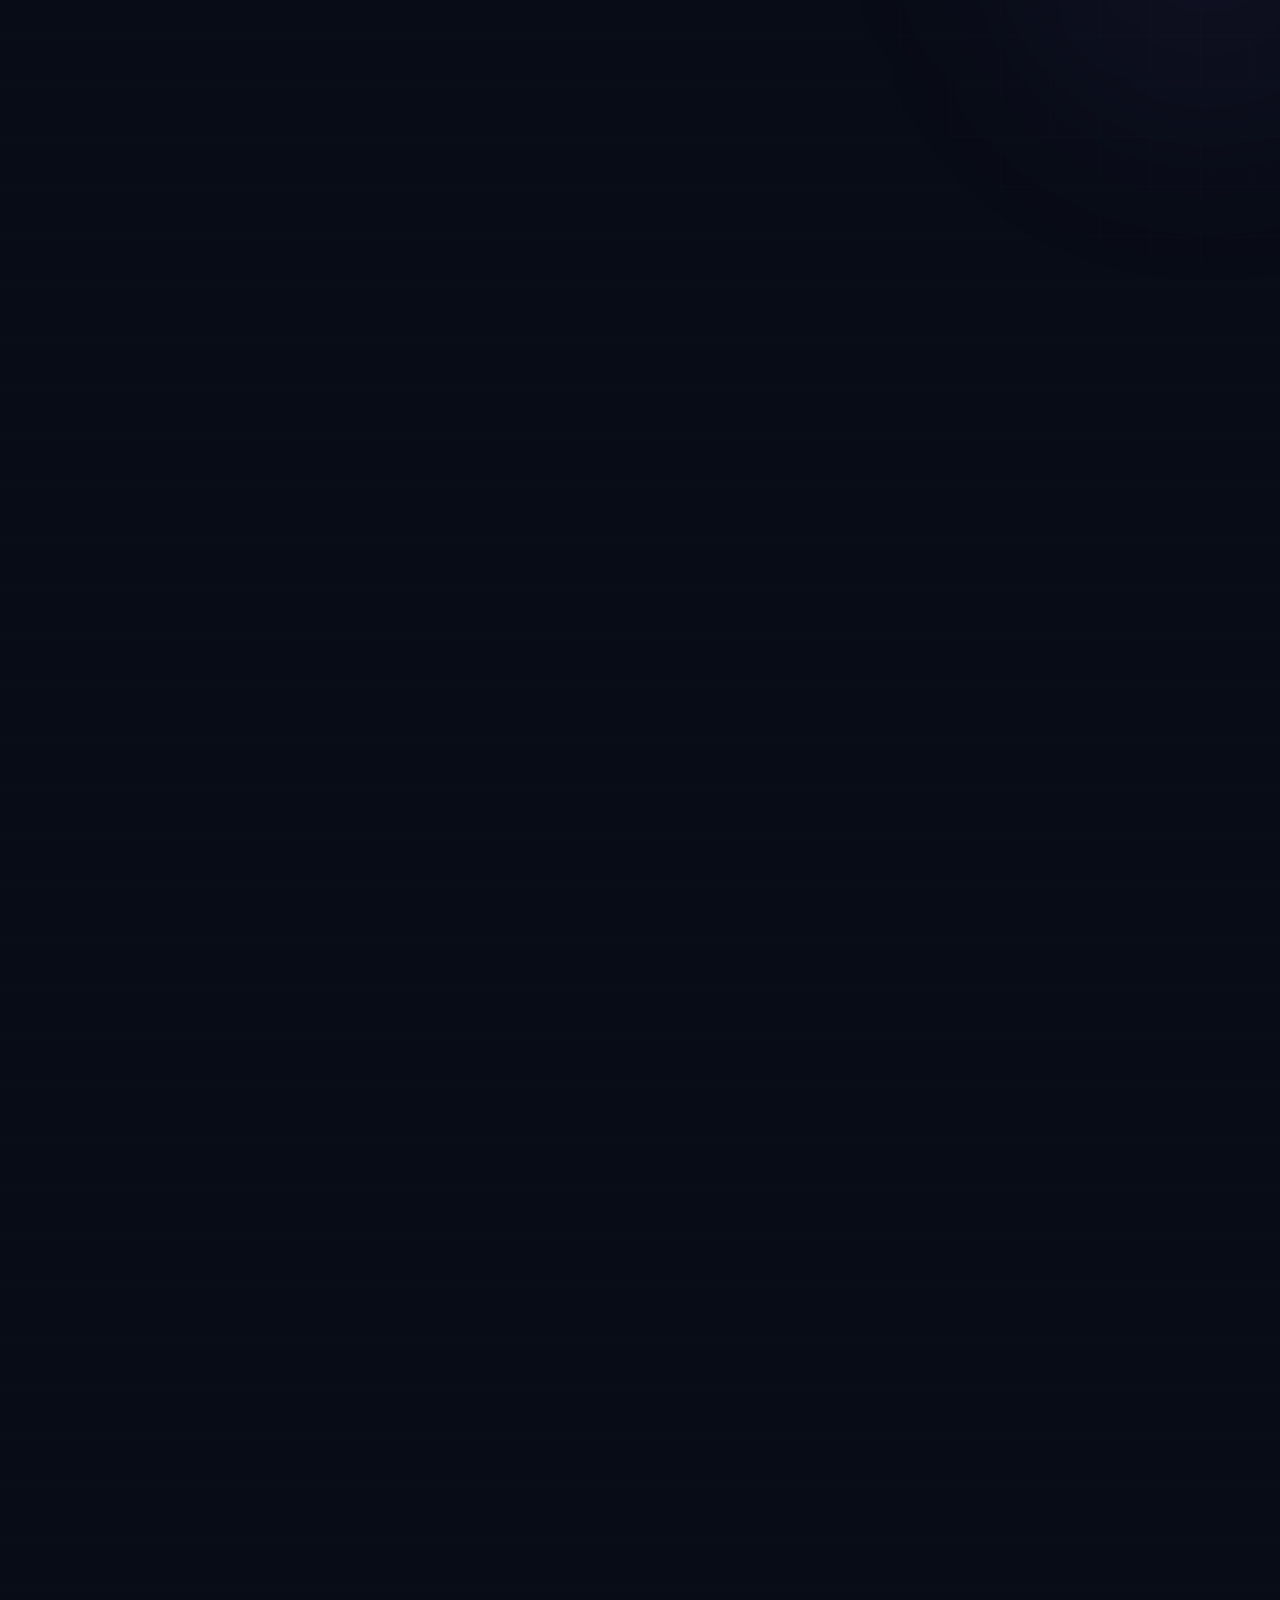
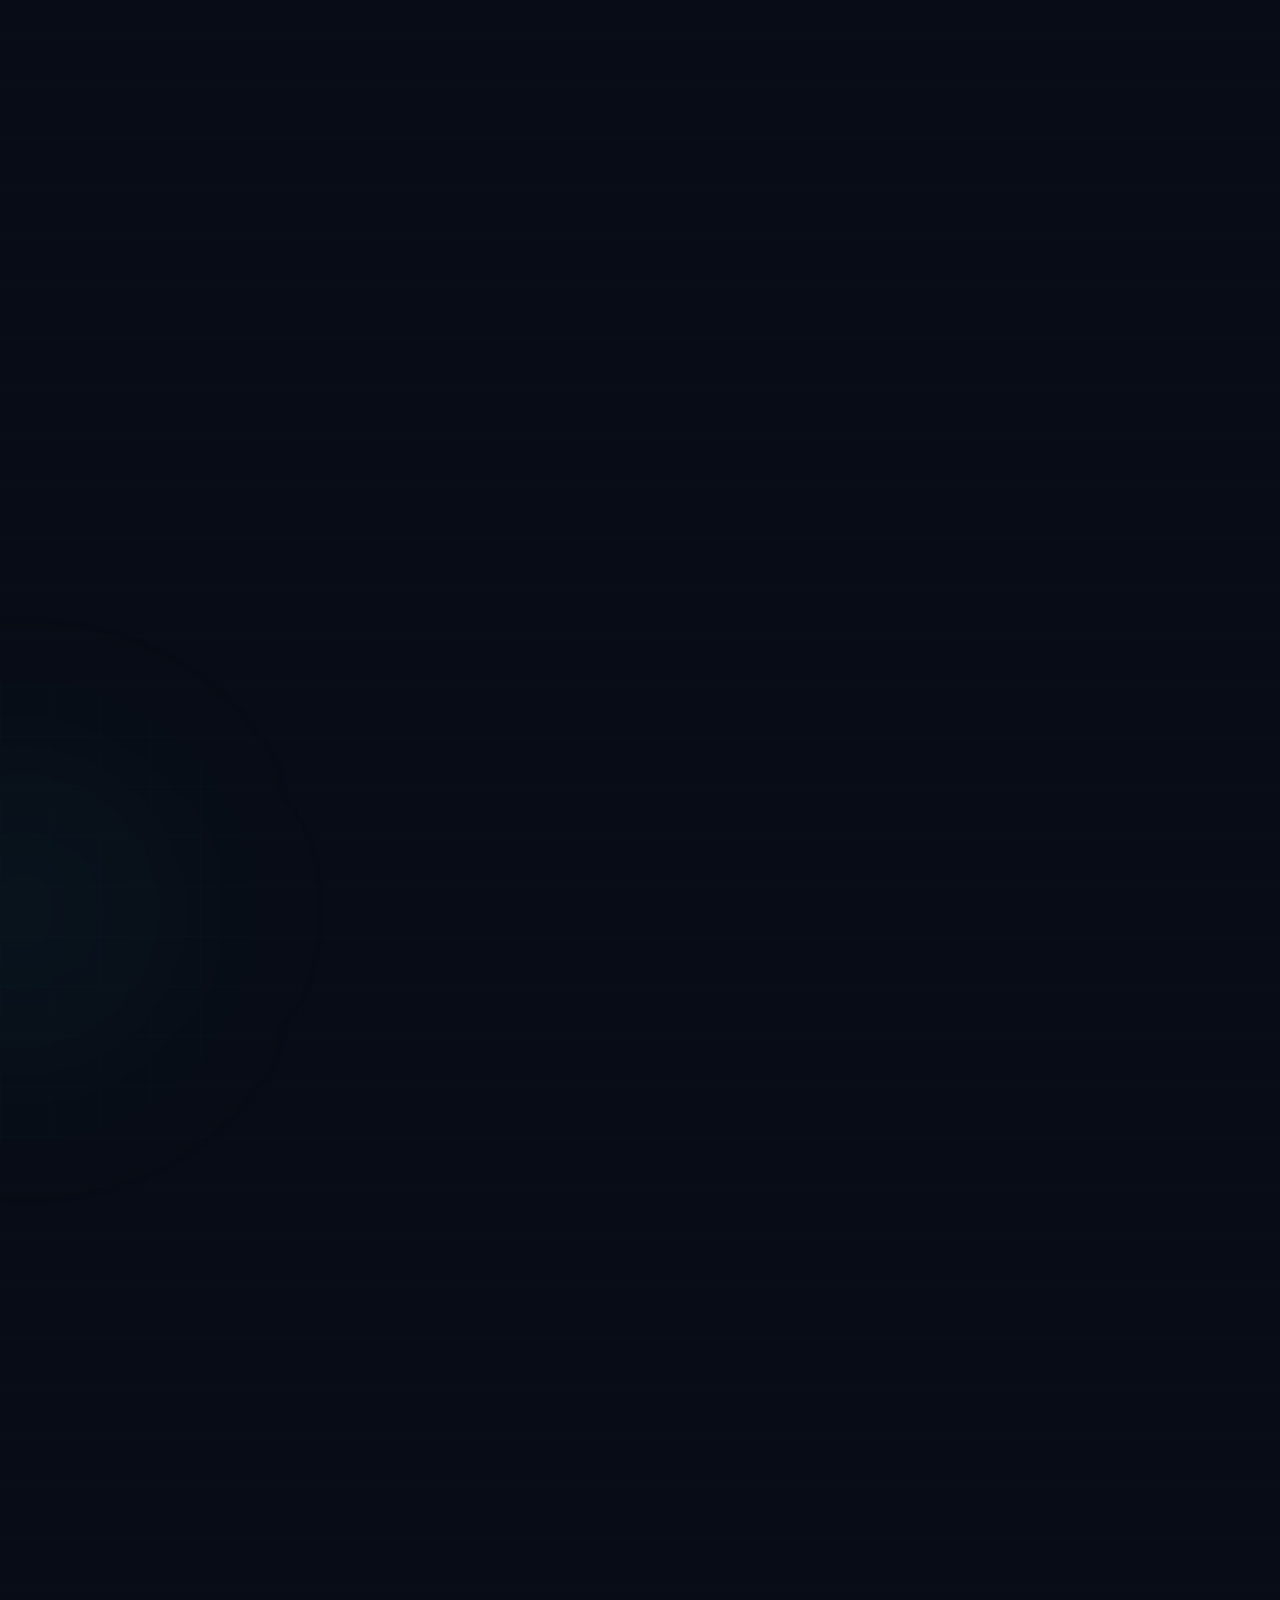
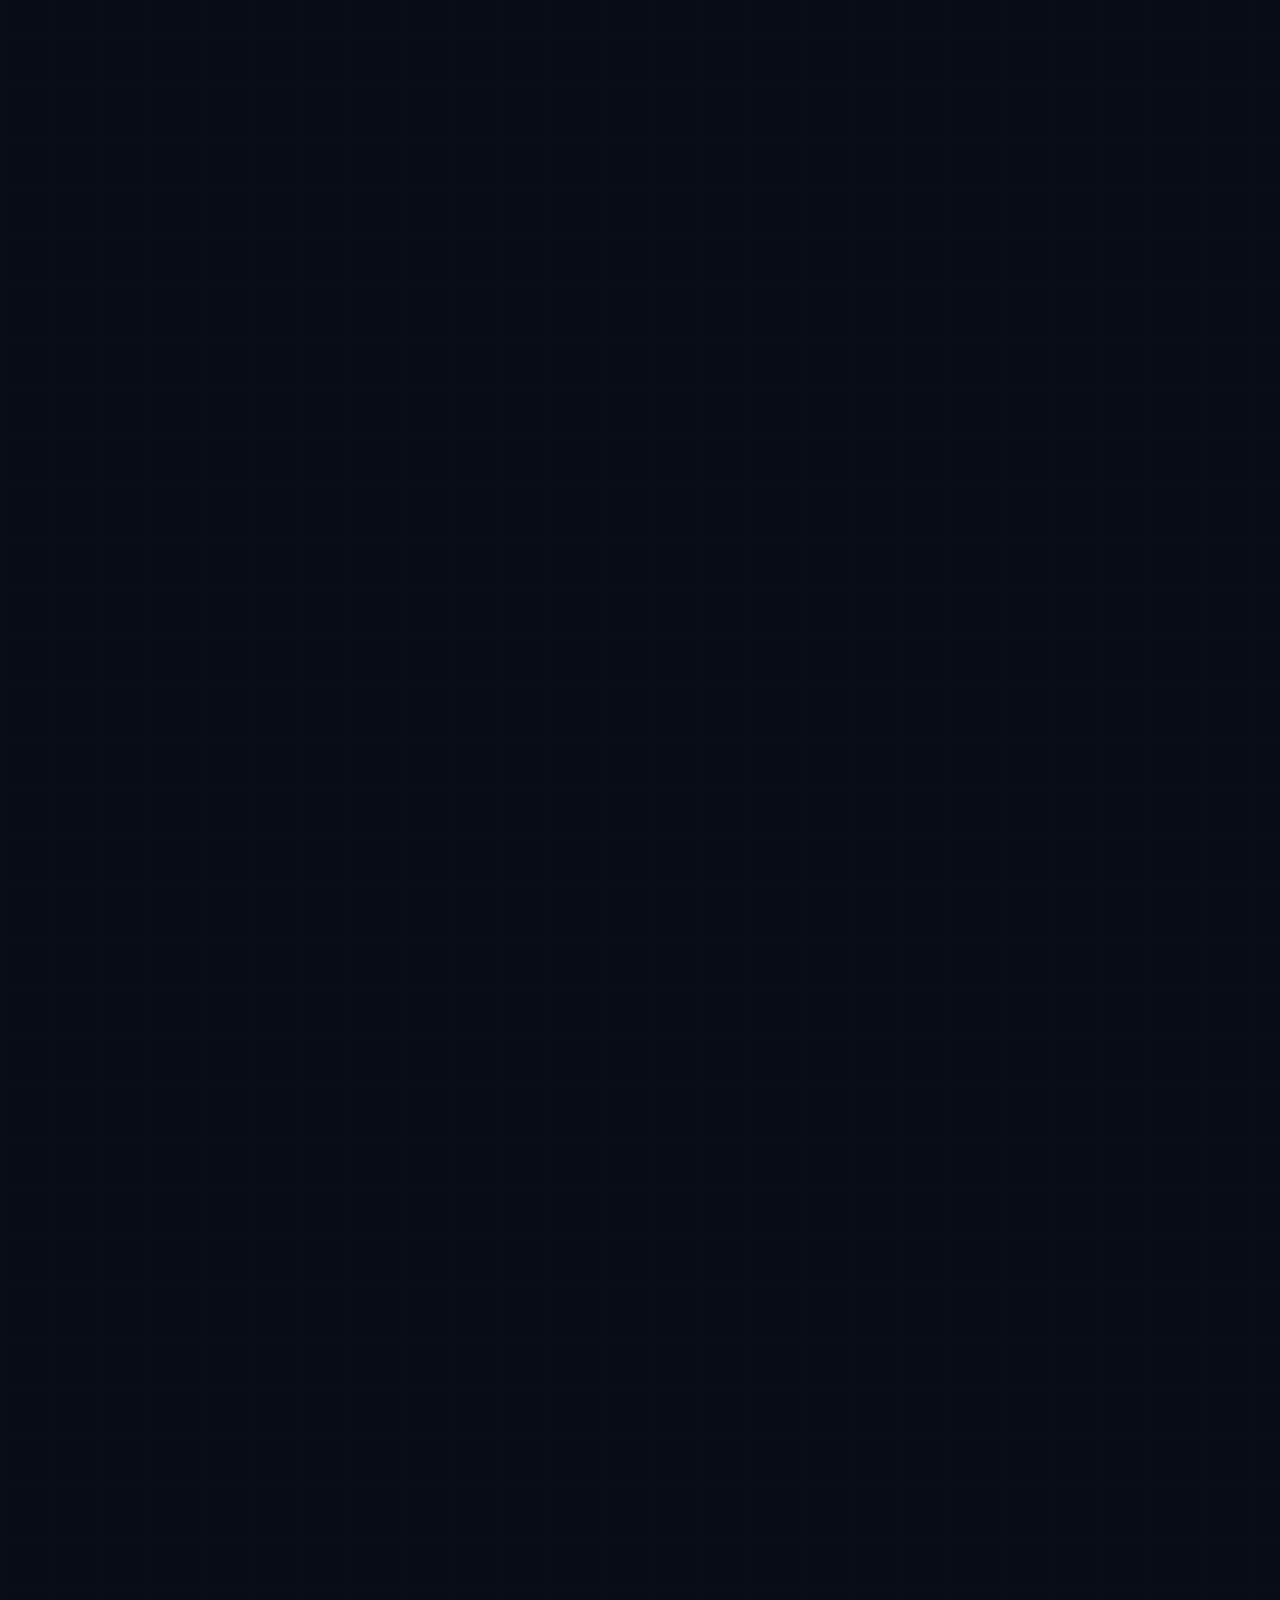
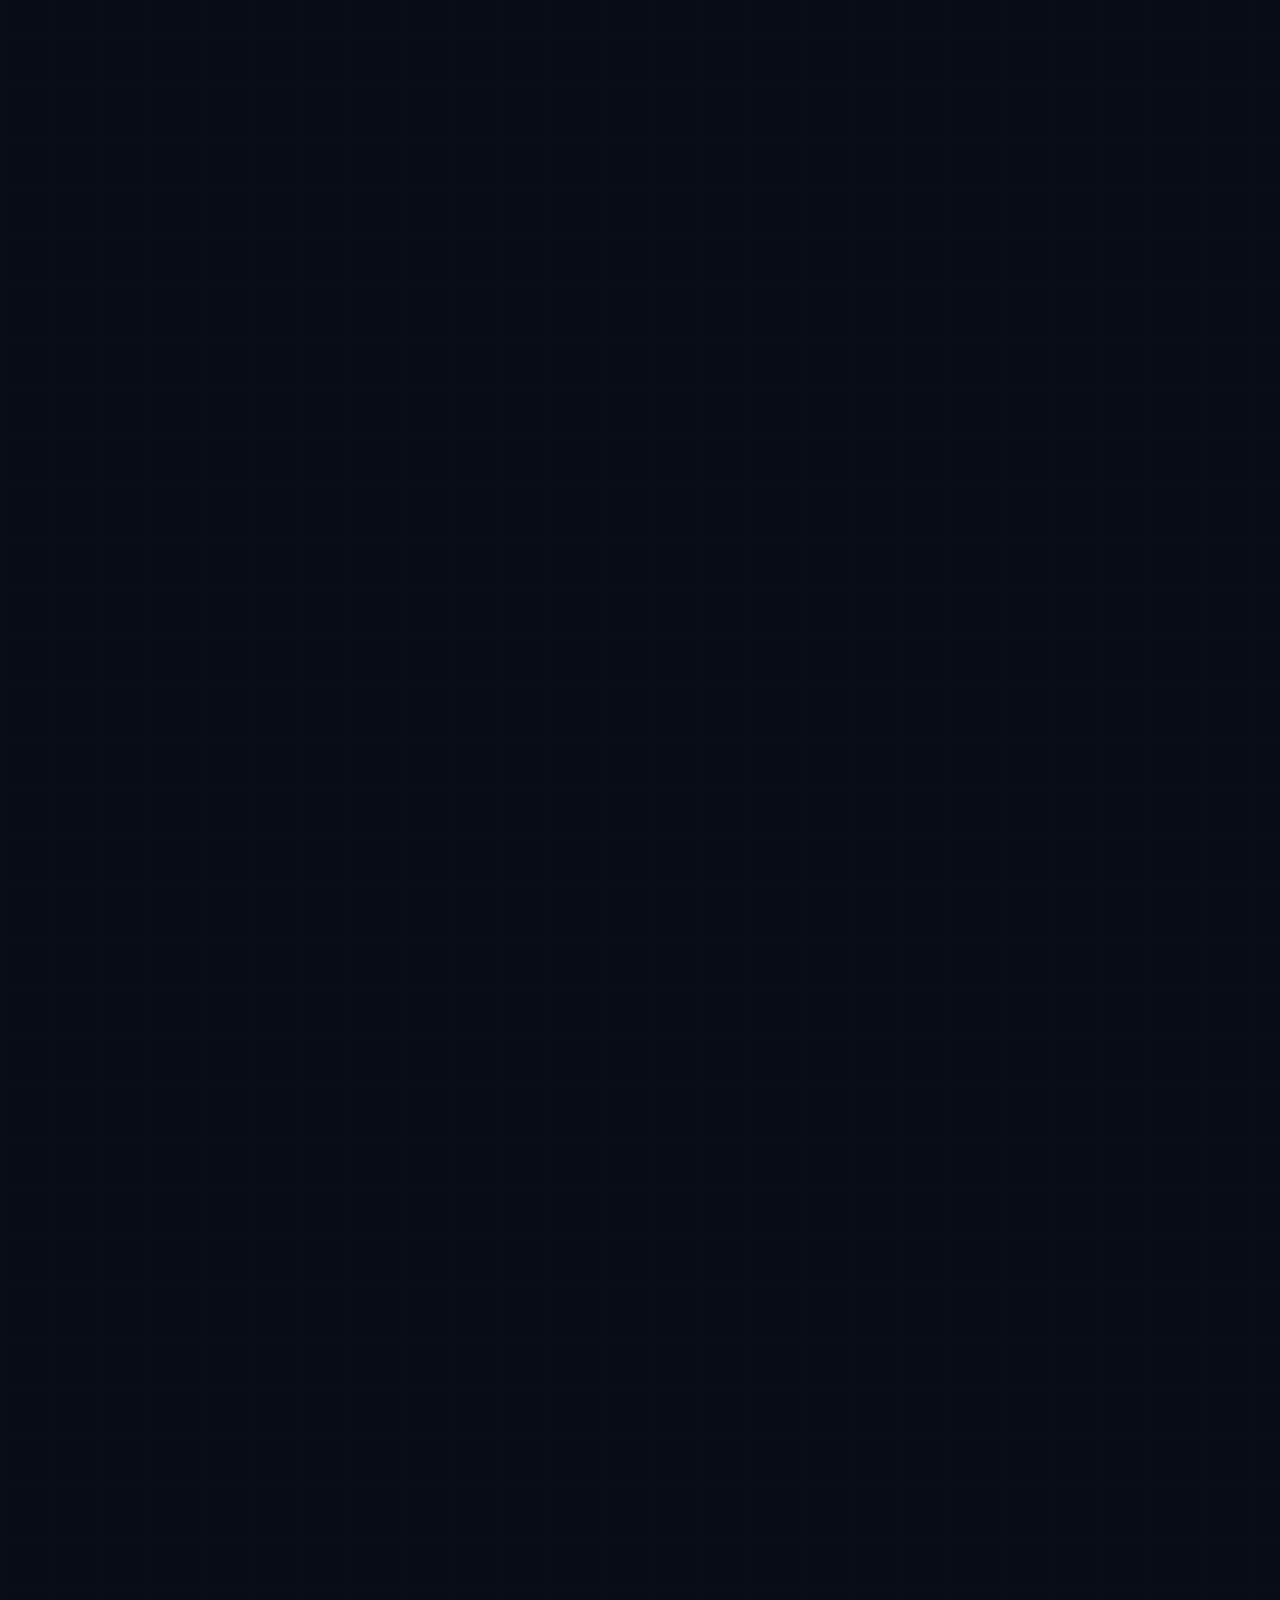
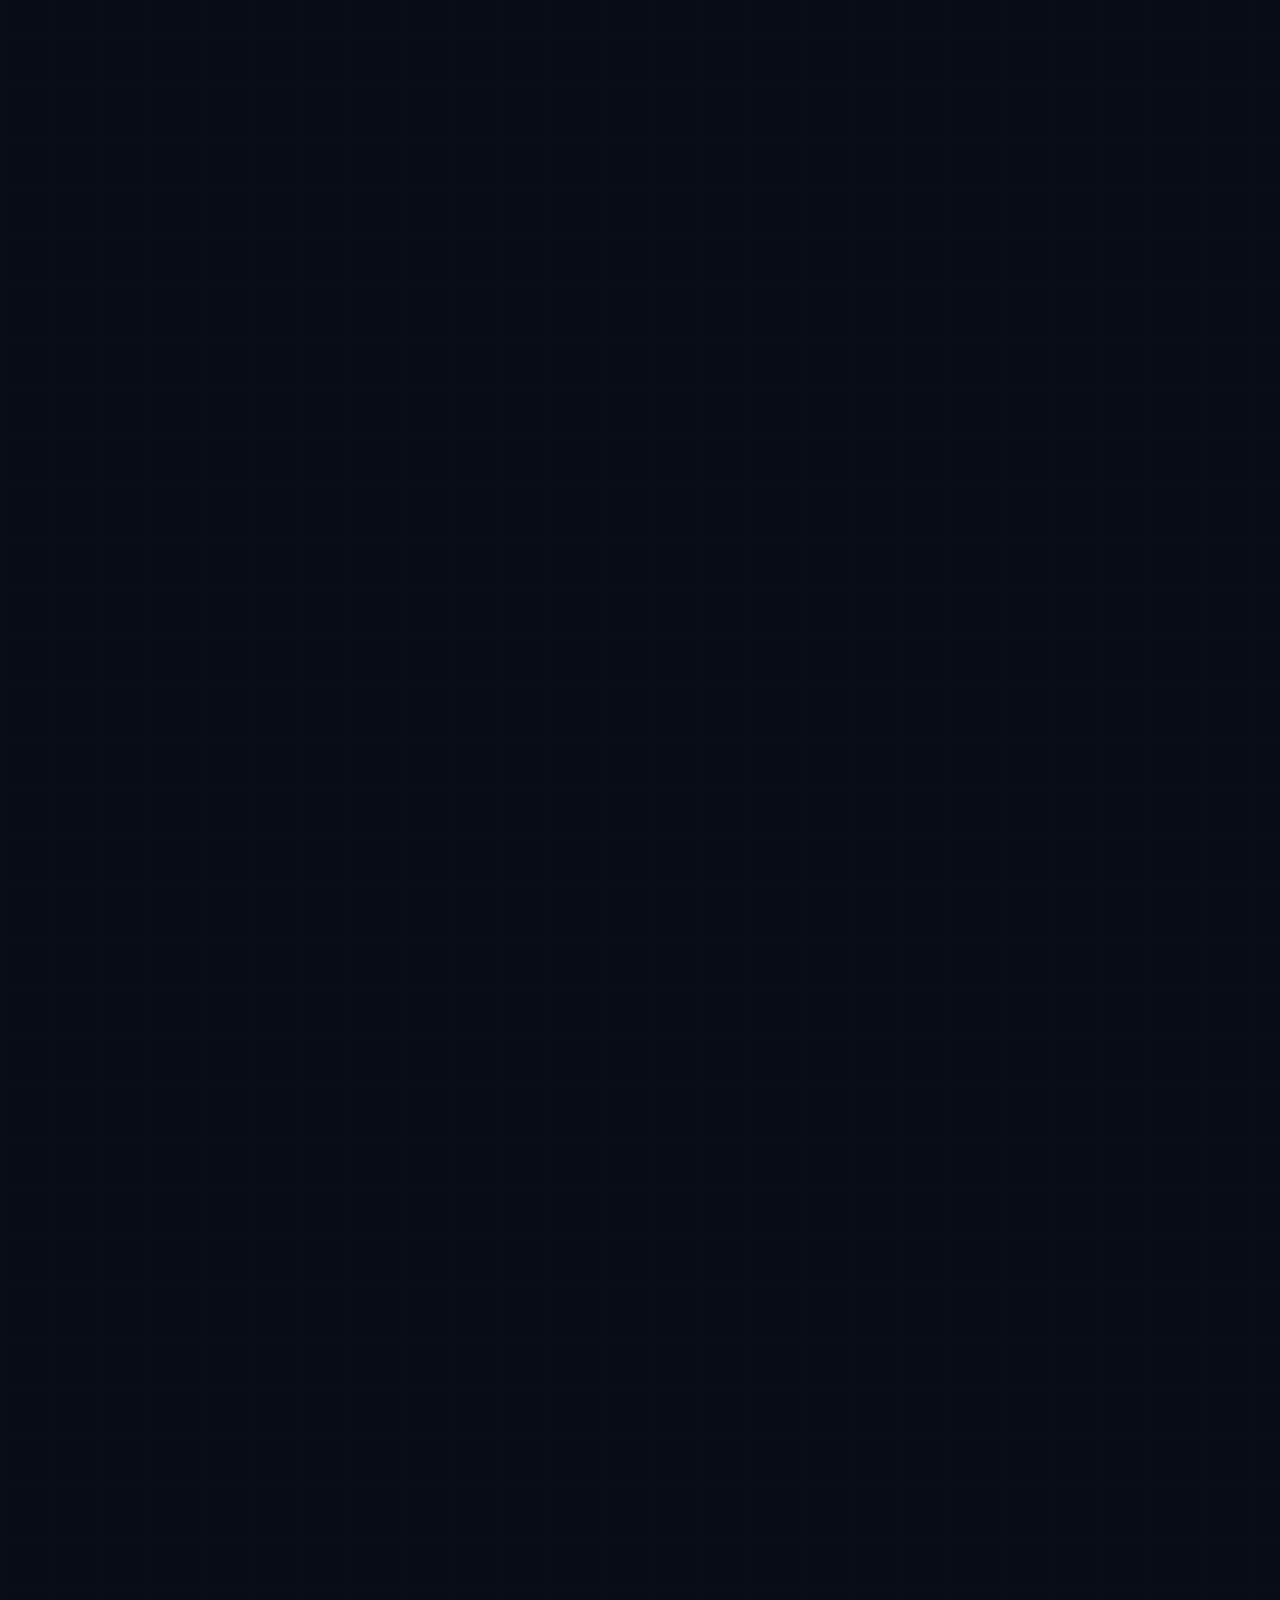
==== commit 965f7492: "Add ADNOC Midstream Mass-Balance project details Added a new project card for the ADNOC Midstream Ma" ====
--- a/index.html
+++ b/index.html
@@ -613,6 +613,48 @@
         <button class="filter-btn" data-filter="webapp">Live Web App</button>
         <button class="filter-btn" data-filter="dev">Under Dev</button>
       </div>
+    <!-- ══ PROJECT: ADNOC Midstream Mass-Balance Intelligence System ══ -->
+<div class="project-card project-card--capstone" data-tags="sql python powerbi">
+  <div class="project-image-wrapper">
+    <img src="assets/images/images.jpg" alt="Midstream oil and gas processing facility at dusk" class="project-image"/>
+    <div class="project-image-overlay"></div>
+    <div class="project-badges">
+      <span class="project-badge badge-primary">⭐ Flagship Project</span>
+      <span class="project-badge badge-accent">Midstream Energy Analytics</span>
+    </div>
+  </div>
+  <div class="project-content">
+    <h3 class="project-title">ADNOC Midstream Operations &amp; Mass-Balance Intelligence System</h3>
+
+    <div class="project-problem-solution">
+      <div class="ps-block ps-problem">
+        <div class="ps-label">
+          <svg viewBox="0 0 24 24" fill="none" stroke="currentColor" stroke-width="2" width="14" height="14"><circle cx="12" cy="12" r="10"/><line x1="12" y1="8" x2="12" y2="12"/><line x1="12" y1="16" x2="12.01" y2="16"/></svg>
+          Problem Statement
+        </div>
+        <p>In midstream operations, small differences between the volume entering and leaving a process can signal measurement faults, leakage or process loss. When batch telemetry is reviewed manually, these losses are found late, and operations teams cannot tell which batches need follow-up first.</p>
+      </div>
+      <div class="ps-block ps-solution">
+        <div class="ps-label">
+          <svg viewBox="0 0 24 24" fill="none" stroke="currentColor" stroke-width="2" width="14" height="14"><polyline points="20 6 9 17 4 12"/></svg>
+          Solution
+        </div>
+        <p>Built an end-to-end operations intelligence system analysing 500 telemetry batches in DuckDB. It reconciles inlet and outlet volumes per batch, flags batches that breach loss-tolerance thresholds, and presents the results in a custom-CSS-styled Power BI dashboard for operations stakeholders.</p>
+      </div>
+    </div>
+
+    <p class="project-description">DuckDB SQL queries execute in under 1ms, supporting near-instant operational reporting. Volumetric mass-balance reconciliation quantifies and traces volume loss across midstream flows, while rule-based anomaly detection enables real-time operational risk monitoring and prioritised follow-up.</p>
+
+    <div class="tech-stack">
+      <div class="tech-tag tech-primary"><svg class="tech-icon" viewBox="0 0 24 24" fill="none" stroke="currentColor" stroke-width="2"><ellipse cx="12" cy="5" rx="9" ry="3"/><path d="M21 12c0 1.66-4 3-9 3s-9-1.34-9-3"/><path d="M3 5v14c0 1.66 4 3 9 3s9-1.34 9-3V5"/></svg><span>DuckDB / SQL</span></div>
+      <div class="tech-tag tech-accent"><svg class="tech-icon" viewBox="0 0 24 24" fill="none" stroke="currentColor" stroke-width="2"><polyline points="16 18 22 12 16 6"/><polyline points="8 6 2 12 8 18"/></svg><span>Python</span></div>
+      <div class="tech-tag tech-primary"><svg class="tech-icon" viewBox="0 0 24 24" fill="none" stroke="currentColor" stroke-width="2"><line x1="18" y1="20" x2="18" y2="10"/><line x1="12" y1="20" x2="12" y2="4"/><line x1="6" y1="20" x2="6" y2="14"/></svg><span>Power BI (DAX)</span></div>
+      <div class="tech-tag tech-accent"><svg class="tech-icon" viewBox="0 0 24 24" fill="none" stroke="currentColor" stroke-width="2"><path d="M12 2L2 7l10 5 10-5-10-5z"/><path d="M2 17l10 5 10-5"/></svg><span>Custom CSS &middot; Anomaly Detection</span></div>
+    </div>
+
+    <div class="project-features">
+      <div class="feature-item"><span class="feature-bullet">•</span><span>Volumetric mass-balance loss reconciliation comparing inlet and outlet volumes per
+
 
       <!-- ══ PROJECT 0: Retail Sales Performance Analysis (Capstone) ══ -->
       <div class="project-card project-card--capstone" data-tags="sql python powerbi">
@@ -1039,48 +1081,7 @@
           </div>
         </div>
       </div>
-      <!-- ══ PROJECT: ADNOC Midstream Mass-Balance Intelligence System ══ -->
-<div class="project-card project-card--capstone" data-tags="sql python powerbi">
-  <div class="project-image-wrapper">
-    <img src="assets/images/images.jpg" alt="Midstream oil and gas processing facility at dusk" class="project-image"/>
-    <div class="project-image-overlay"></div>
-    <div class="project-badges">
-      <span class="project-badge badge-primary">⭐ Flagship Project</span>
-      <span class="project-badge badge-accent">Midstream Energy Analytics</span>
-    </div>
-  </div>
-  <div class="project-content">
-    <h3 class="project-title">ADNOC Midstream Operations &amp; Mass-Balance Intelligence System</h3>
-
-    <div class="project-problem-solution">
-      <div class="ps-block ps-problem">
-        <div class="ps-label">
-          <svg viewBox="0 0 24 24" fill="none" stroke="currentColor" stroke-width="2" width="14" height="14"><circle cx="12" cy="12" r="10"/><line x1="12" y1="8" x2="12" y2="12"/><line x1="12" y1="16" x2="12.01" y2="16"/></svg>
-          Problem Statement
-        </div>
-        <p>In midstream operations, small differences between the volume entering and leaving a process can signal measurement faults, leakage or process loss. When batch telemetry is reviewed manually, these losses are found late, and operations teams cannot tell which batches need follow-up first.</p>
-      </div>
-      <div class="ps-block ps-solution">
-        <div class="ps-label">
-          <svg viewBox="0 0 24 24" fill="none" stroke="currentColor" stroke-width="2" width="14" height="14"><polyline points="20 6 9 17 4 12"/></svg>
-          Solution
-        </div>
-        <p>Built an end-to-end operations intelligence system analysing 500 telemetry batches in DuckDB. It reconciles inlet and outlet volumes per batch, flags batches that breach loss-tolerance thresholds, and presents the results in a custom-CSS-styled Power BI dashboard for operations stakeholders.</p>
-      </div>
-    </div>
-
-    <p class="project-description">DuckDB SQL queries execute in under 1ms, supporting near-instant operational reporting. Volumetric mass-balance reconciliation quantifies and traces volume loss across midstream flows, while rule-based anomaly detection enables real-time operational risk monitoring and prioritised follow-up.</p>
-
-    <div class="tech-stack">
-      <div class="tech-tag tech-primary"><svg class="tech-icon" viewBox="0 0 24 24" fill="none" stroke="currentColor" stroke-width="2"><ellipse cx="12" cy="5" rx="9" ry="3"/><path d="M21 12c0 1.66-4 3-9 3s-9-1.34-9-3"/><path d="M3 5v14c0 1.66 4 3 9 3s9-1.34 9-3V5"/></svg><span>DuckDB / SQL</span></div>
-      <div class="tech-tag tech-accent"><svg class="tech-icon" viewBox="0 0 24 24" fill="none" stroke="currentColor" stroke-width="2"><polyline points="16 18 22 12 16 6"/><polyline points="8 6 2 12 8 18"/></svg><span>Python</span></div>
-      <div class="tech-tag tech-primary"><svg class="tech-icon" viewBox="0 0 24 24" fill="none" stroke="currentColor" stroke-width="2"><line x1="18" y1="20" x2="18" y2="10"/><line x1="12" y1="20" x2="12" y2="4"/><line x1="6" y1="20" x2="6" y2="14"/></svg><span>Power BI (DAX)</span></div>
-      <div class="tech-tag tech-accent"><svg class="tech-icon" viewBox="0 0 24 24" fill="none" stroke="currentColor" stroke-width="2"><path d="M12 2L2 7l10 5 10-5-10-5z"/><path d="M2 17l10 5 10-5"/></svg><span>Custom CSS &middot; Anomaly Detection</span></div>
-    </div>
-
-    <div class="project-features">
-      <div class="feature-item"><span class="feature-bullet">•</span><span>Volumetric mass-balance loss reconciliation comparing inlet and outlet volumes per
-
+    
       <!-- ══ PROJECT 5: Data Tidy ══ -->
       <div class="project-card project-card--datatidy" data-tags="python dev">
         <div class="project-image-wrapper">
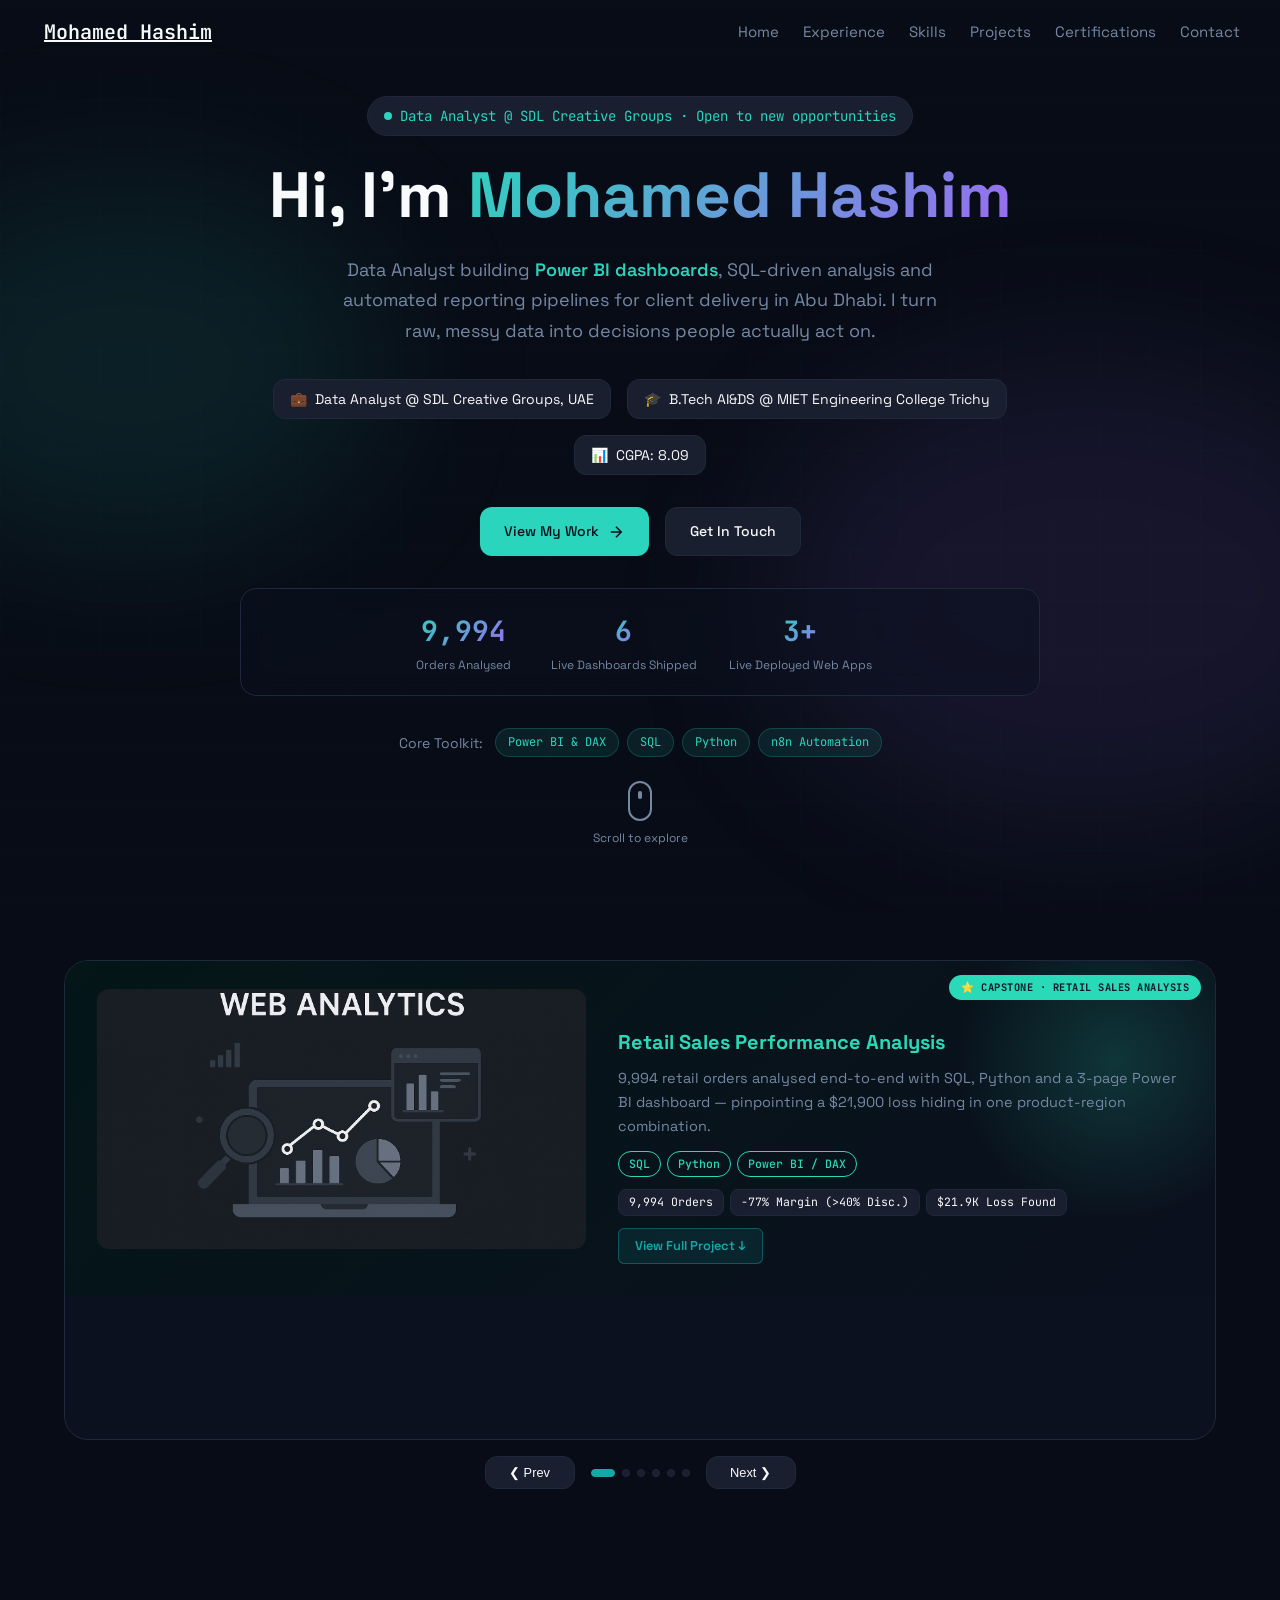
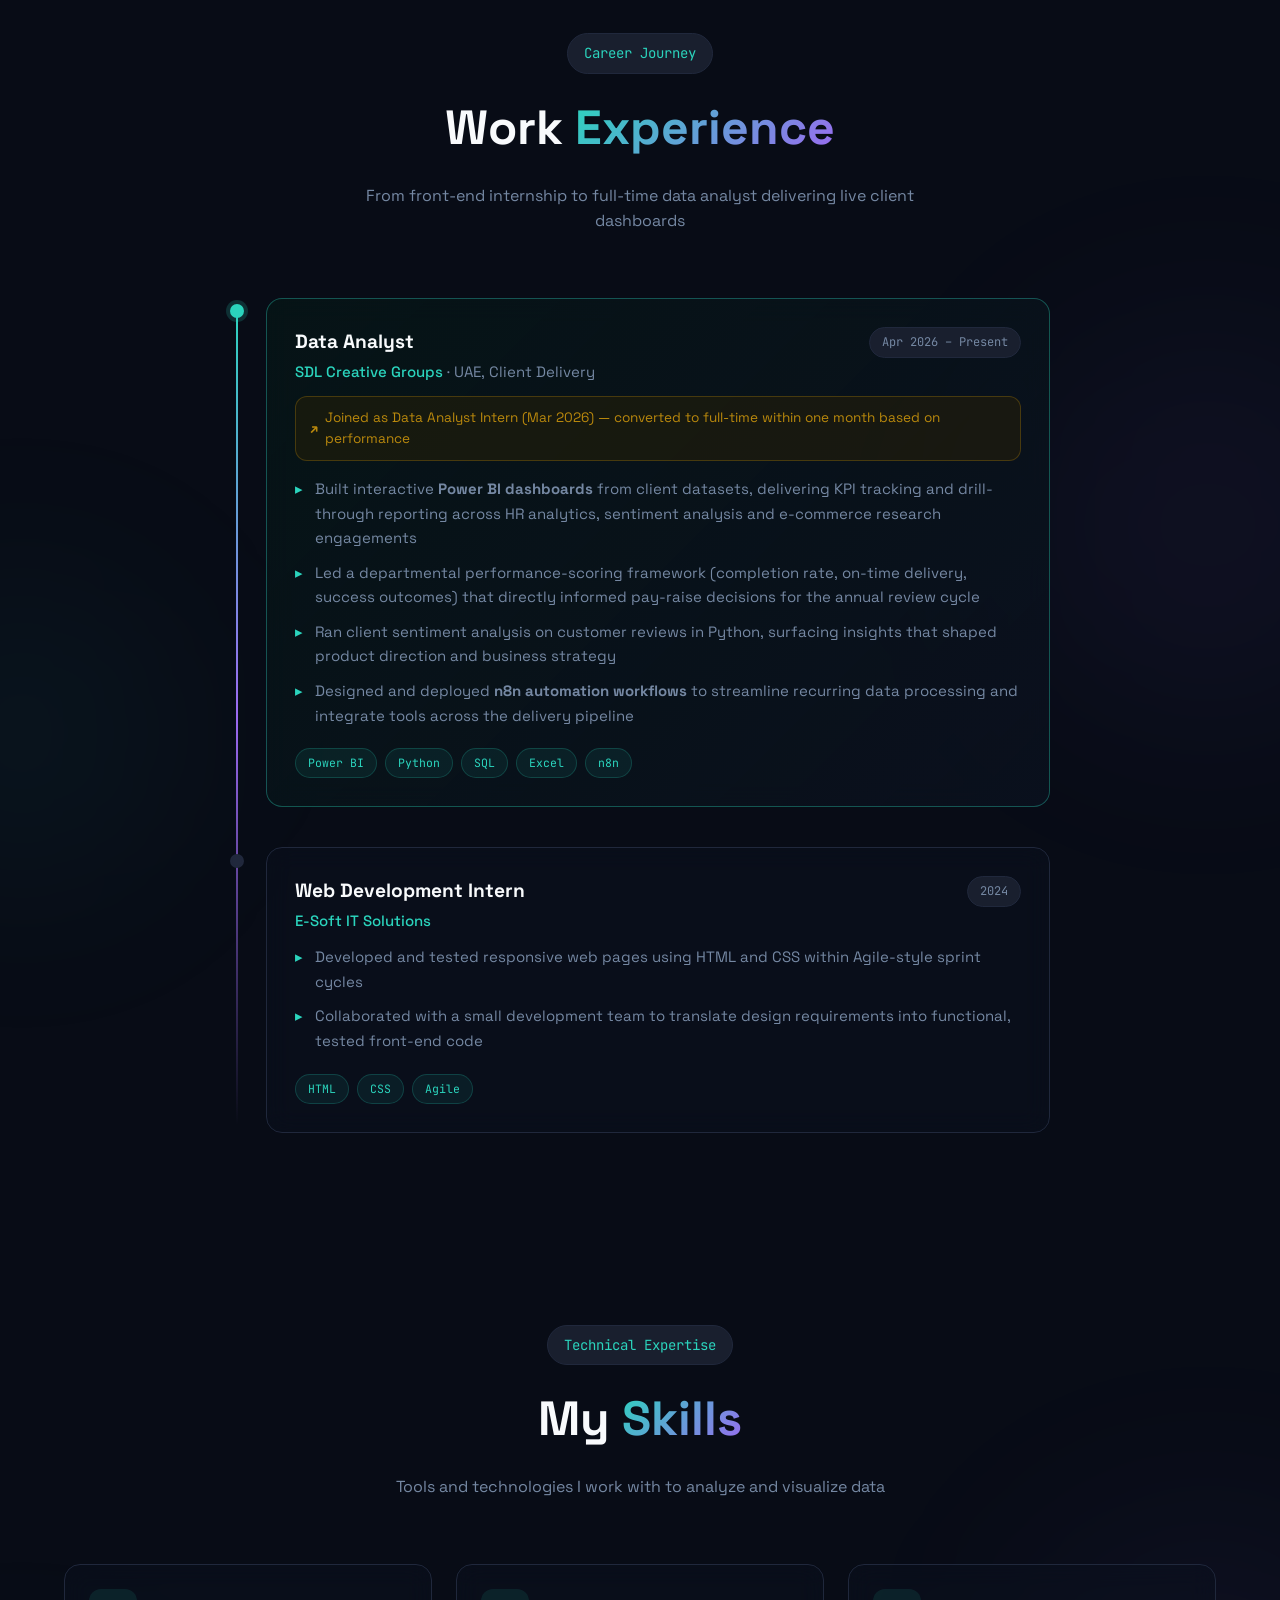
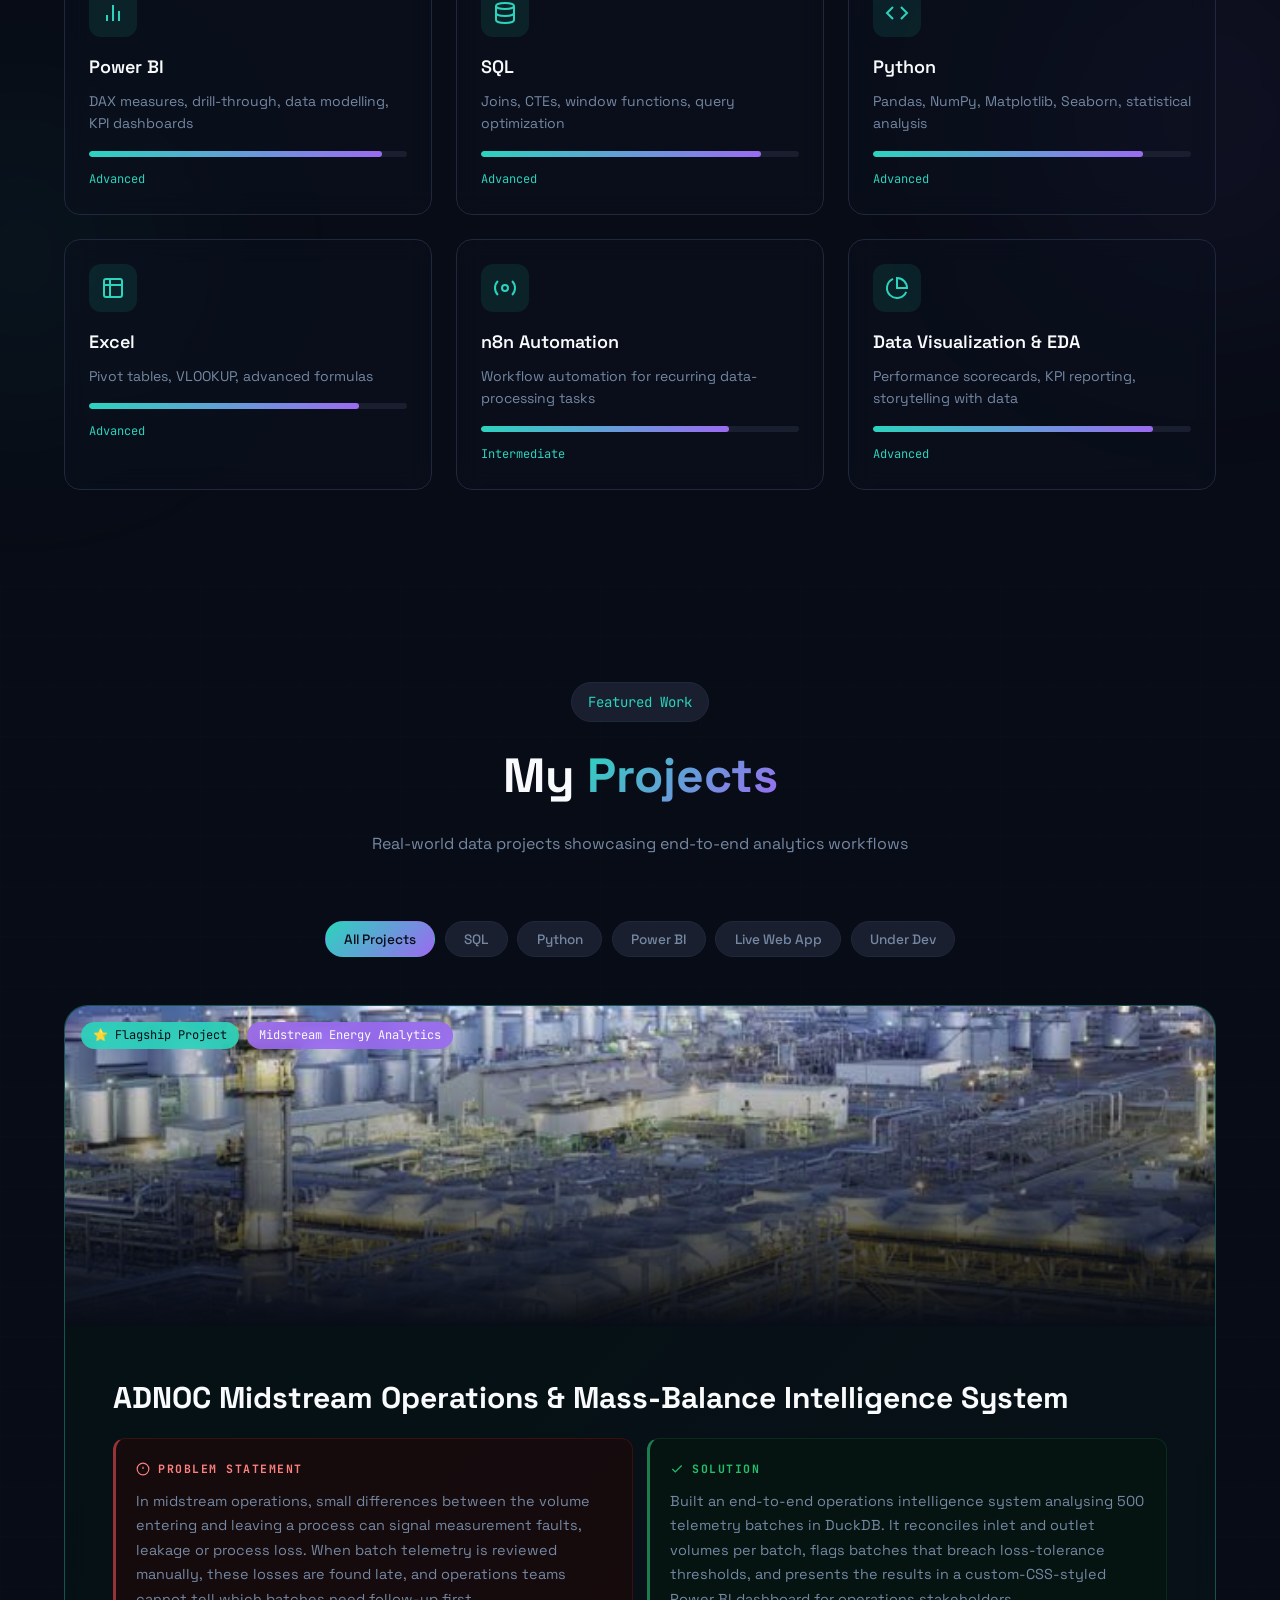
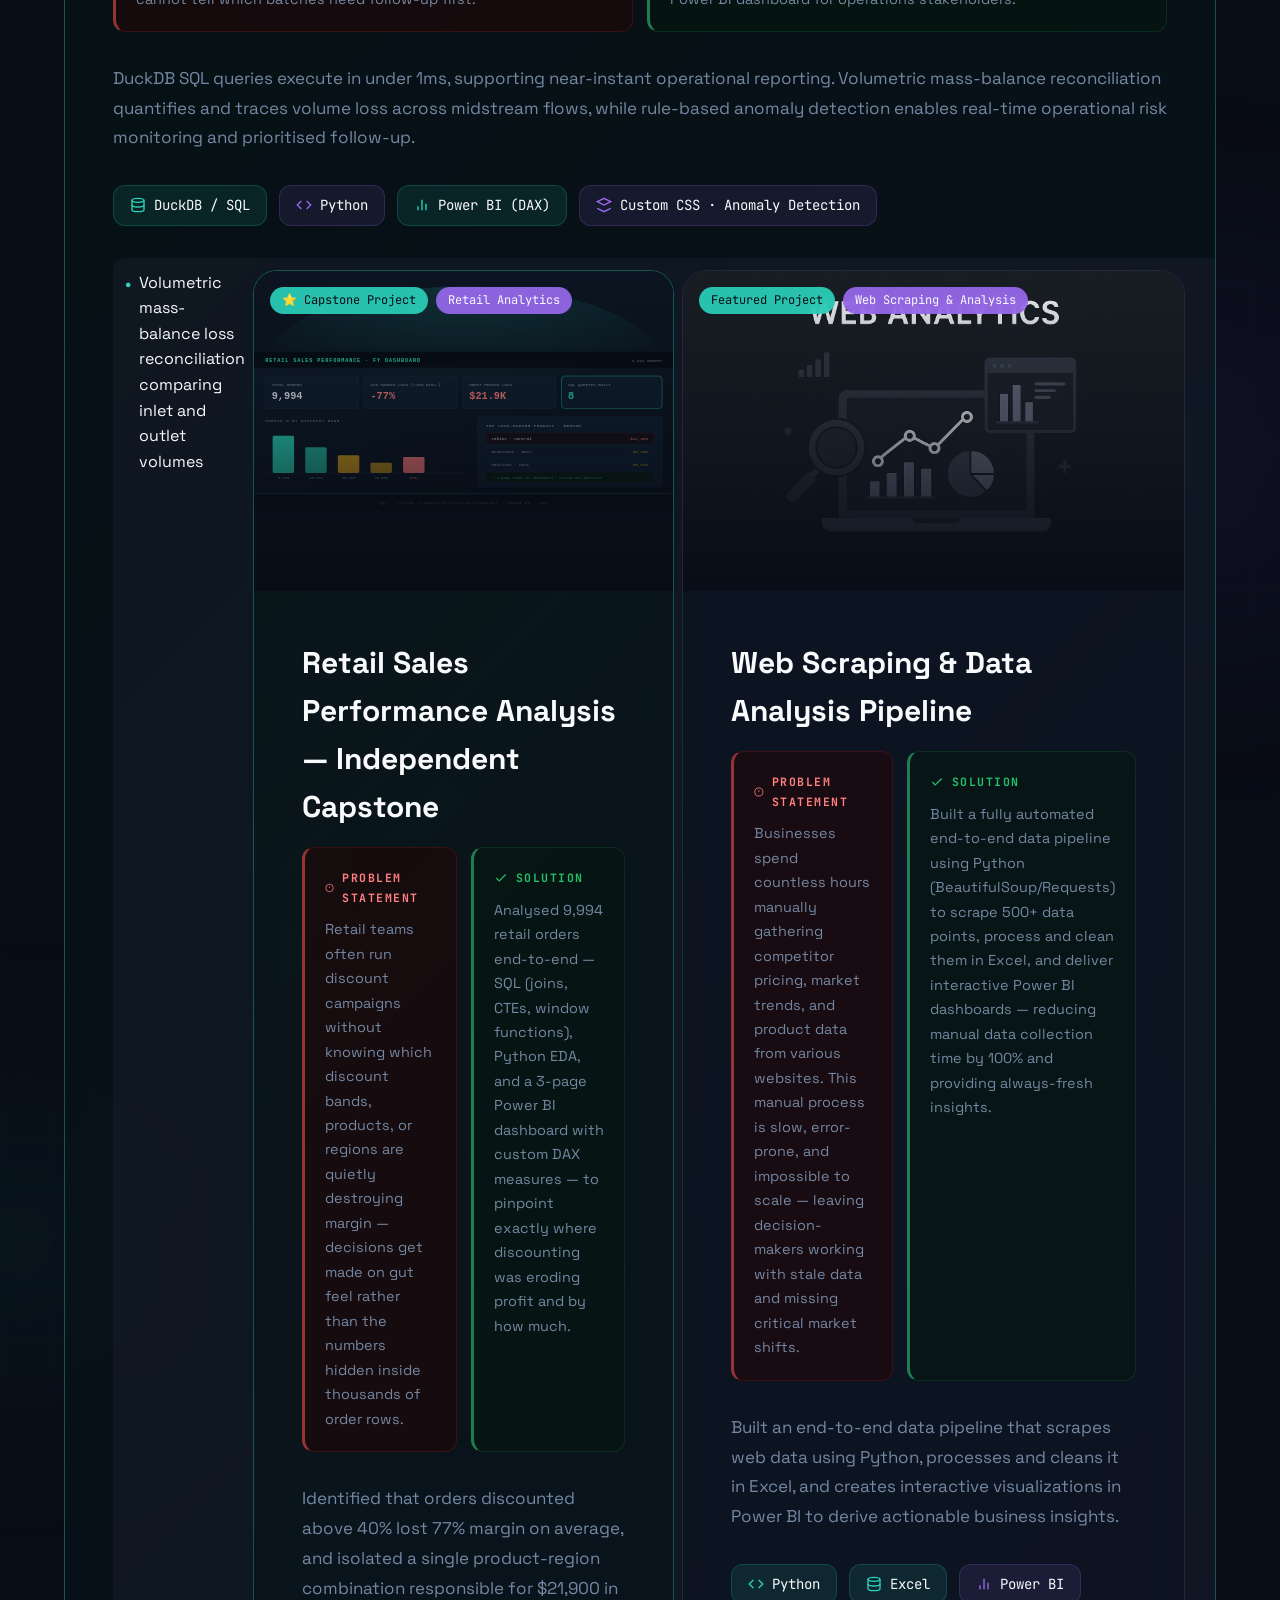
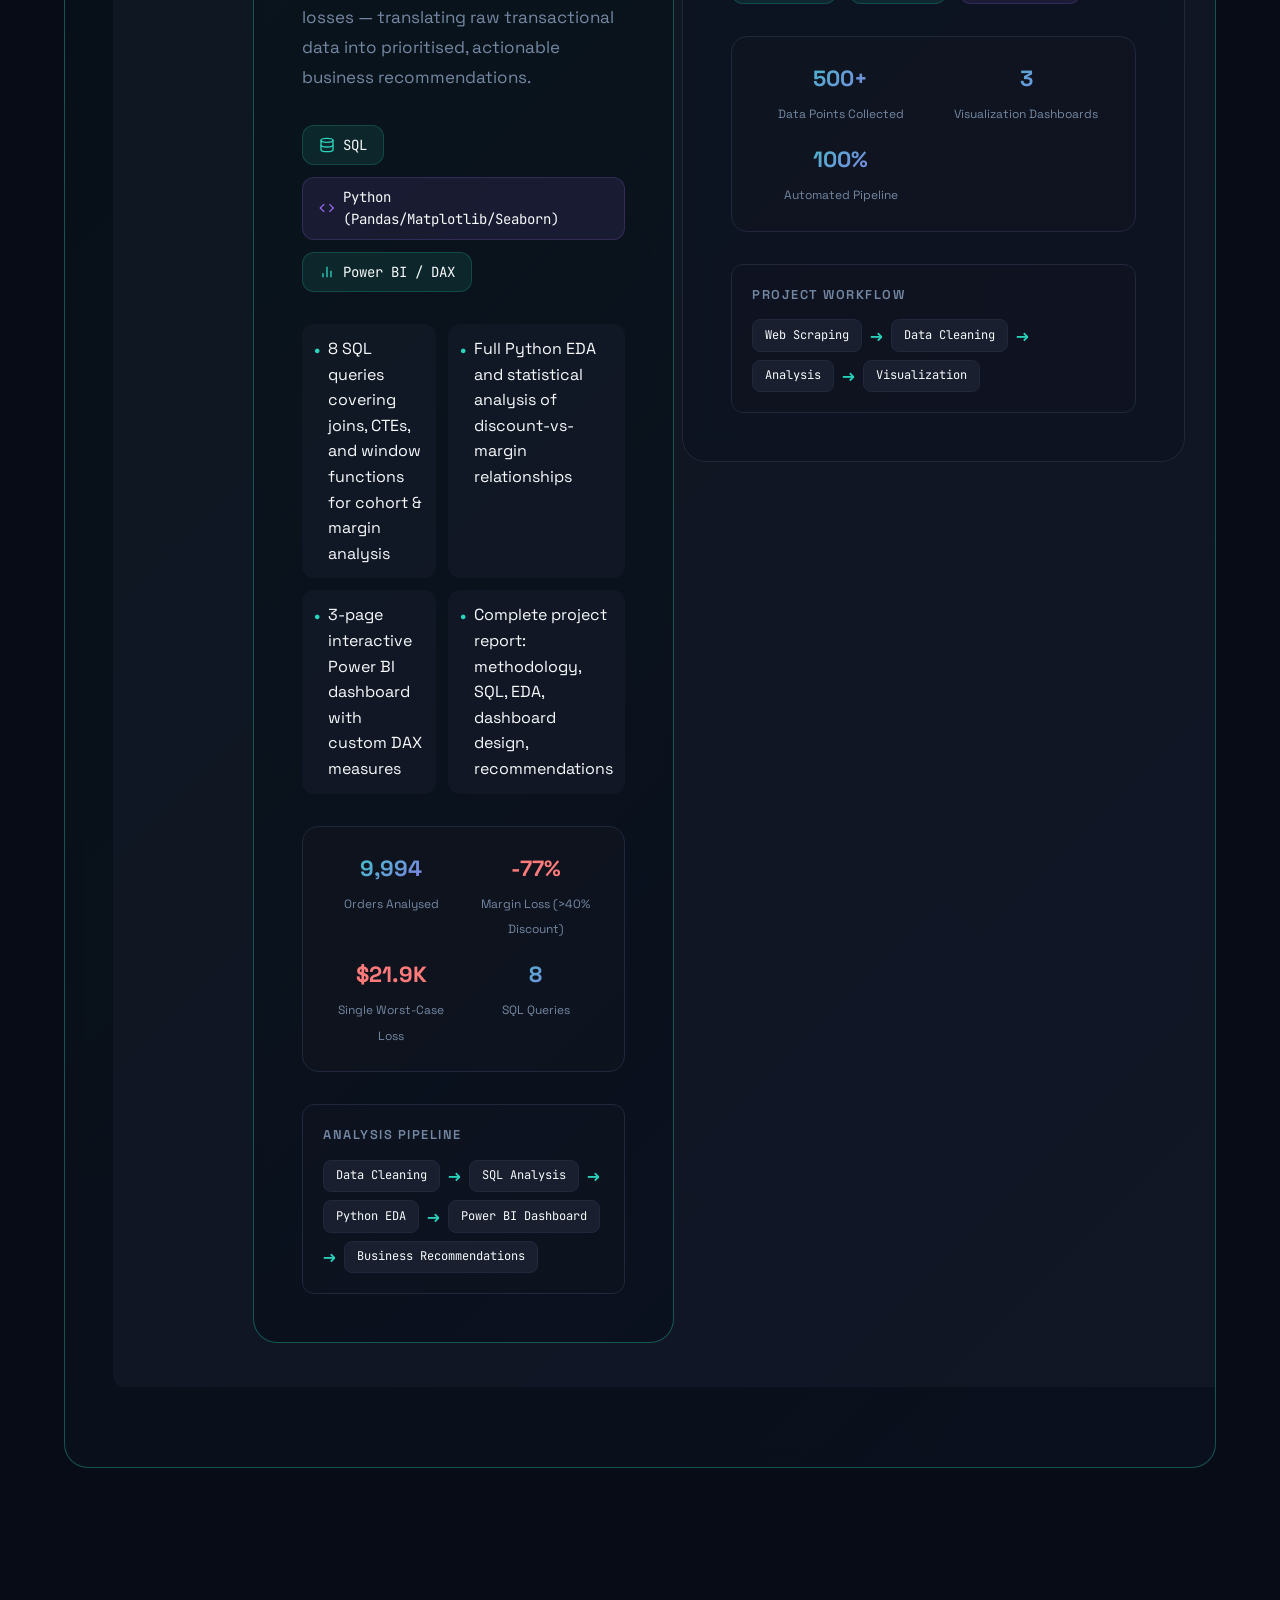
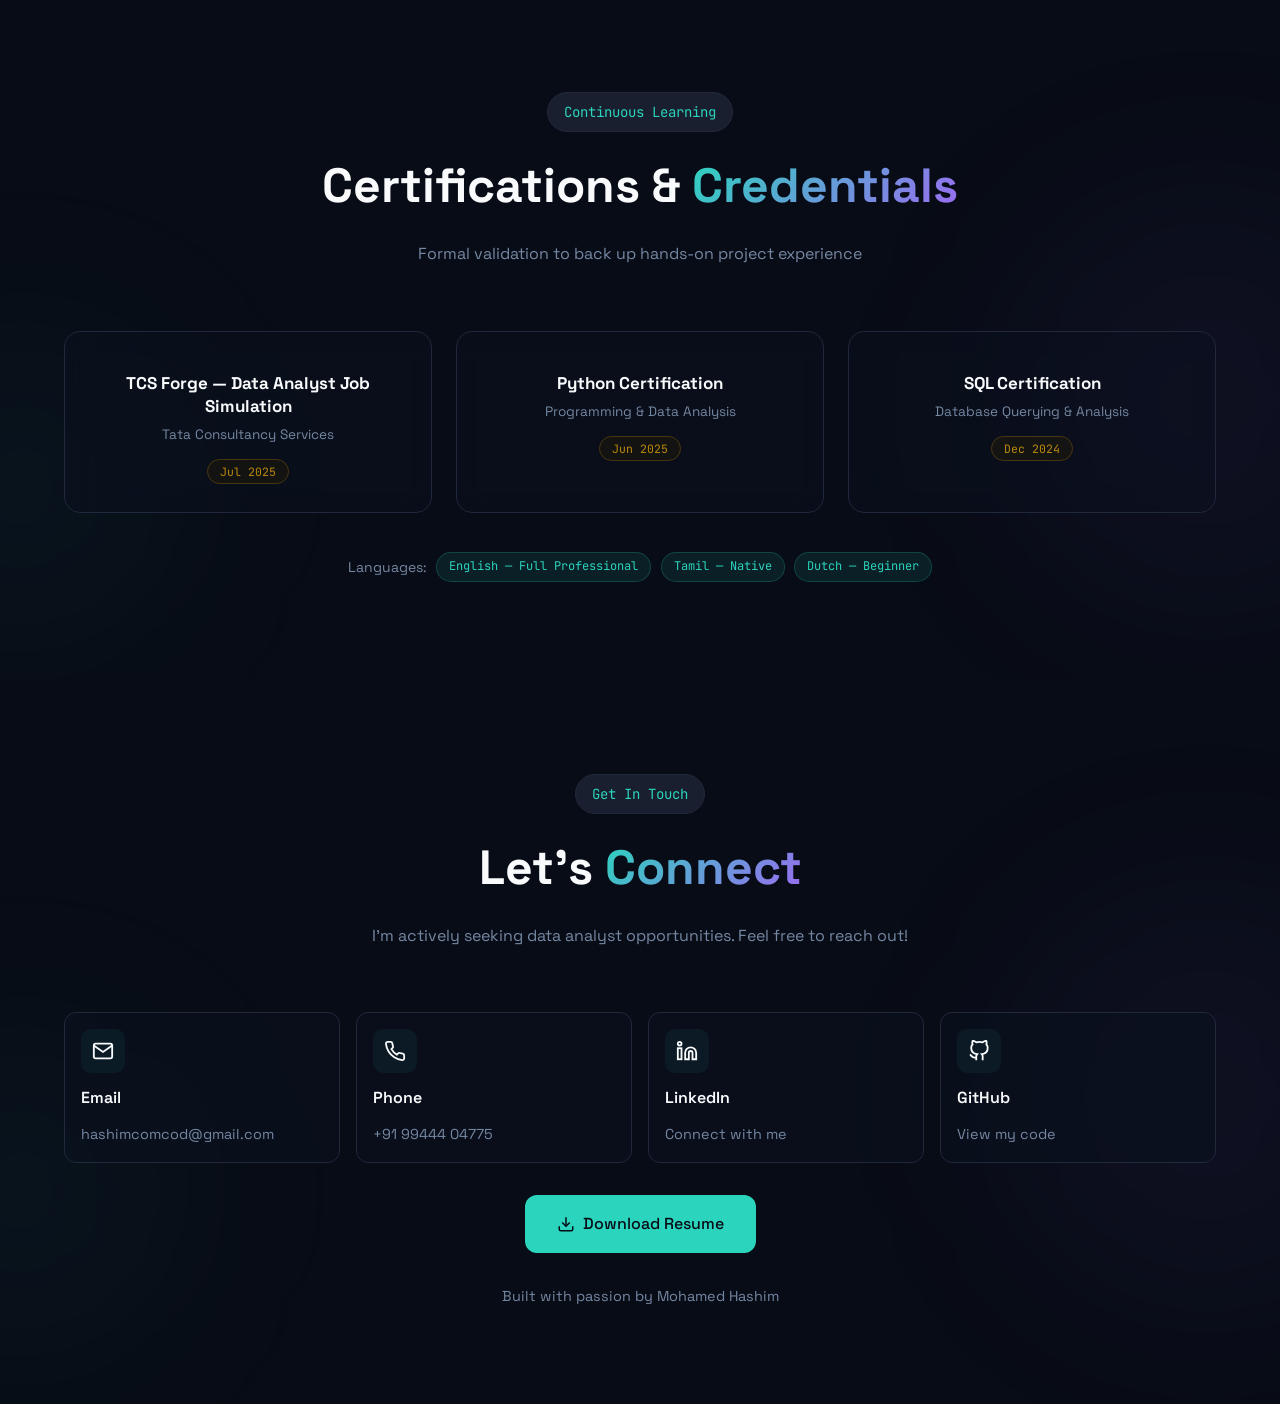
==== commit 164cfa95: "Update feature item text in index.html Corrected the text in a feature item for clarity." ====
--- a/index.html
+++ b/index.html
@@ -653,7 +653,7 @@
     </div>
 
     <div class="project-features">
-      <div class="feature-item"><span class="feature-bullet">•</span><span>Volumetric mass-balance loss reconciliation comparing inlet and outlet volumes per
+      <div class="feature-item"><span class="feature-bullet">•</span><span>Volumetric mass-balance loss reconciliation comparing inlet and outlet volumes</span>
 
 
       <!-- ══ PROJECT 0: Retail Sales Performance Analysis (Capstone) ══ -->
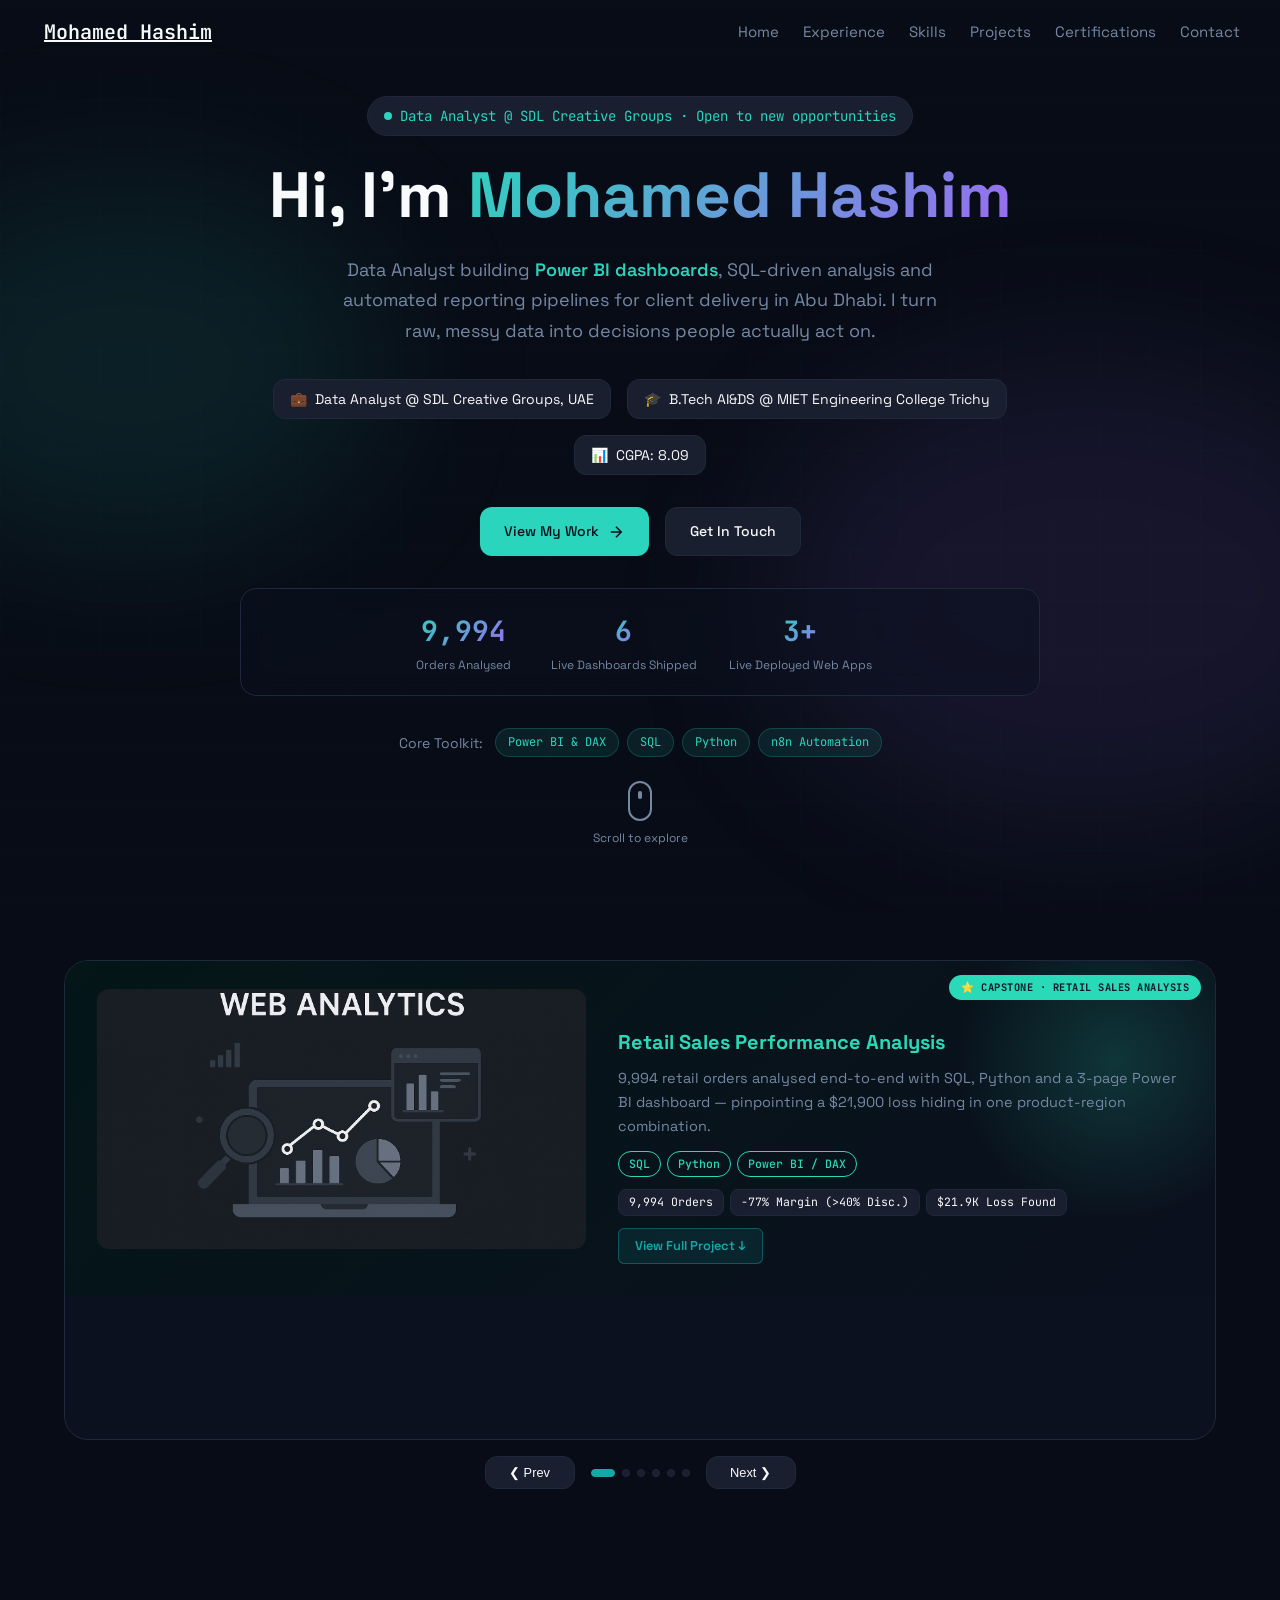
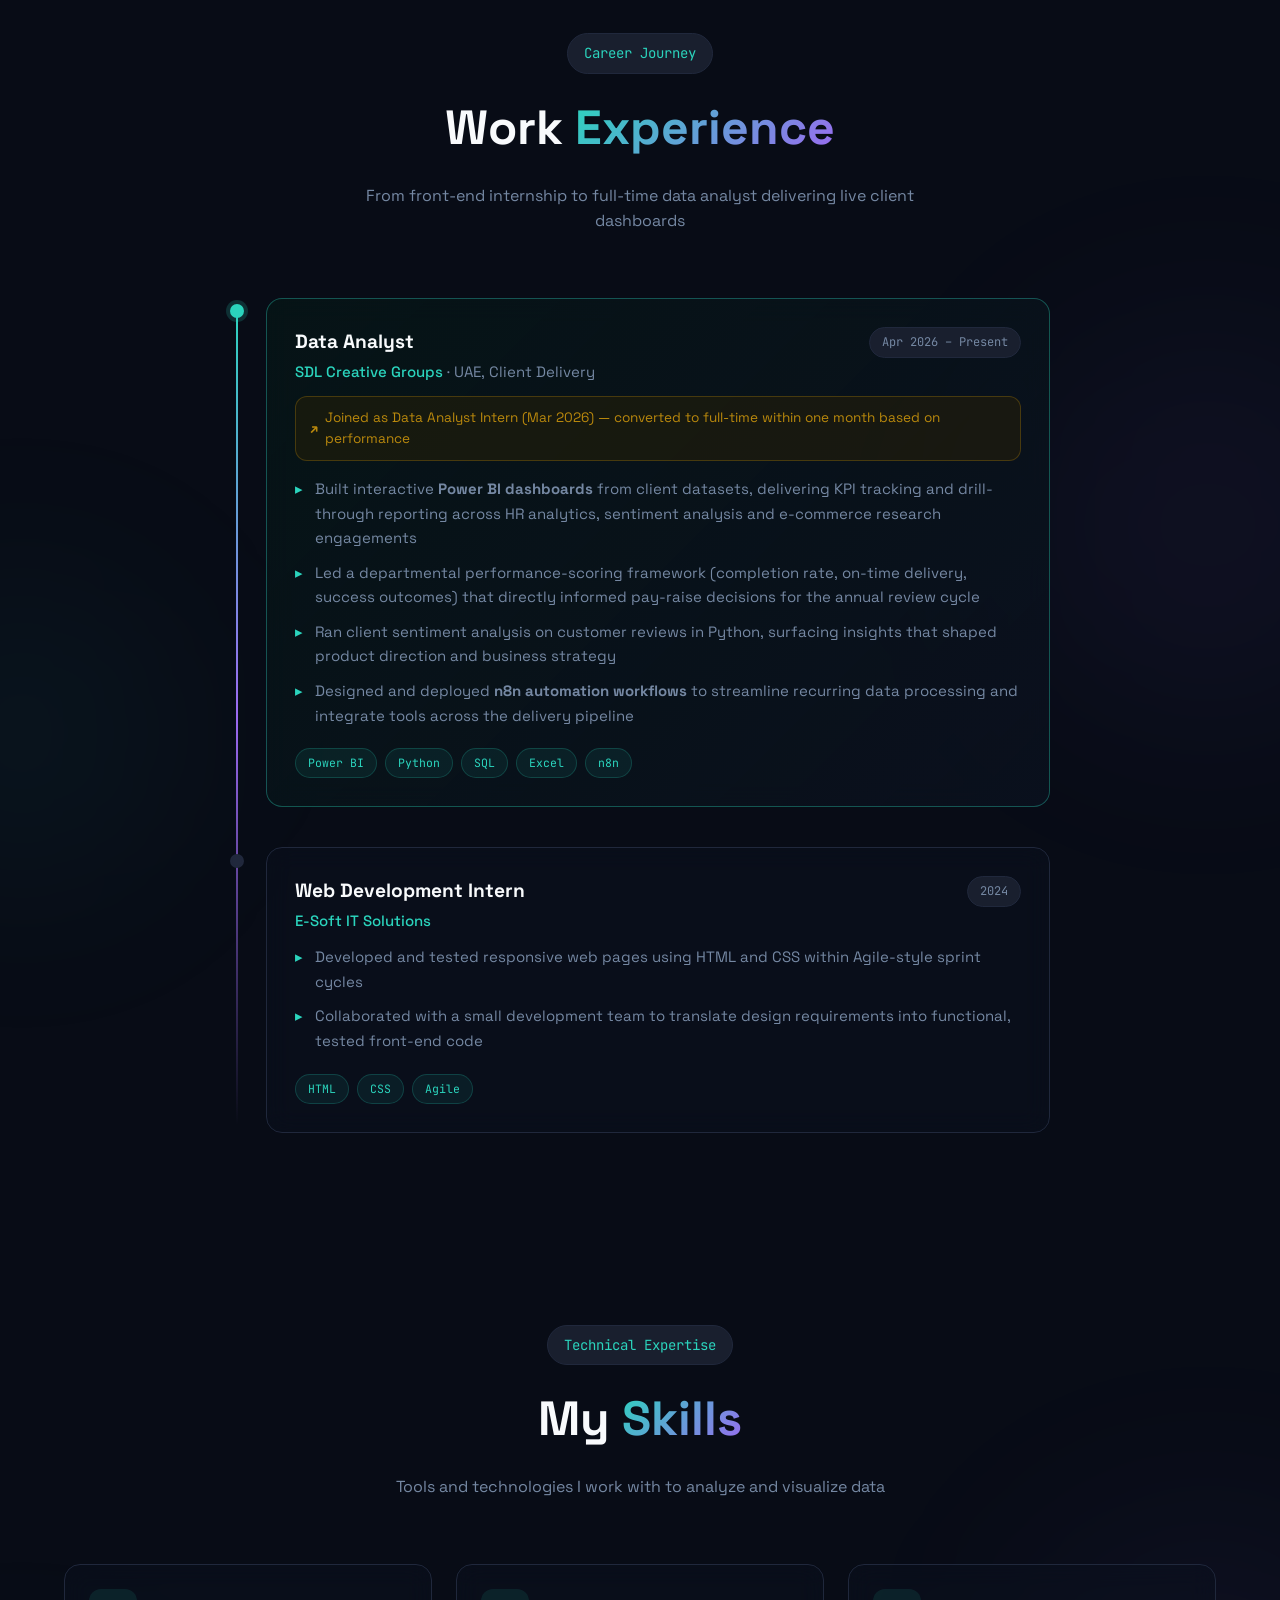
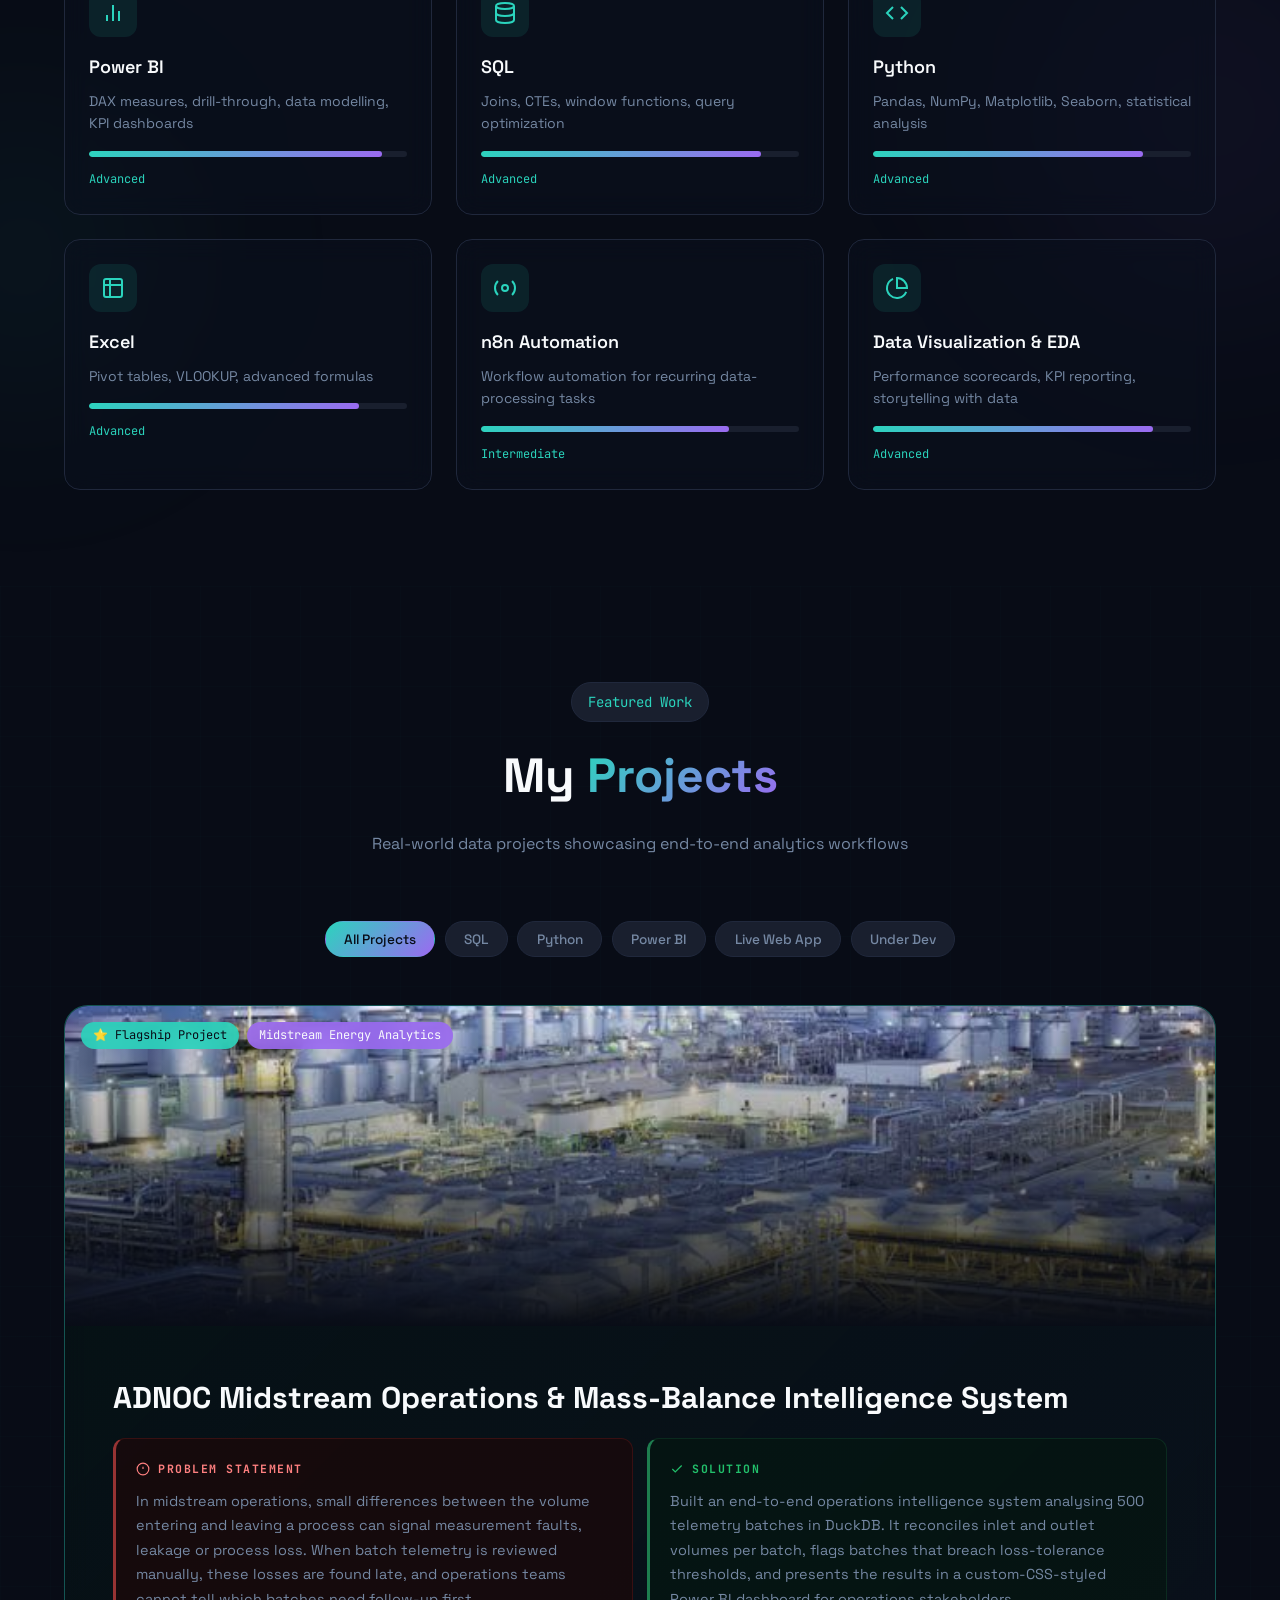
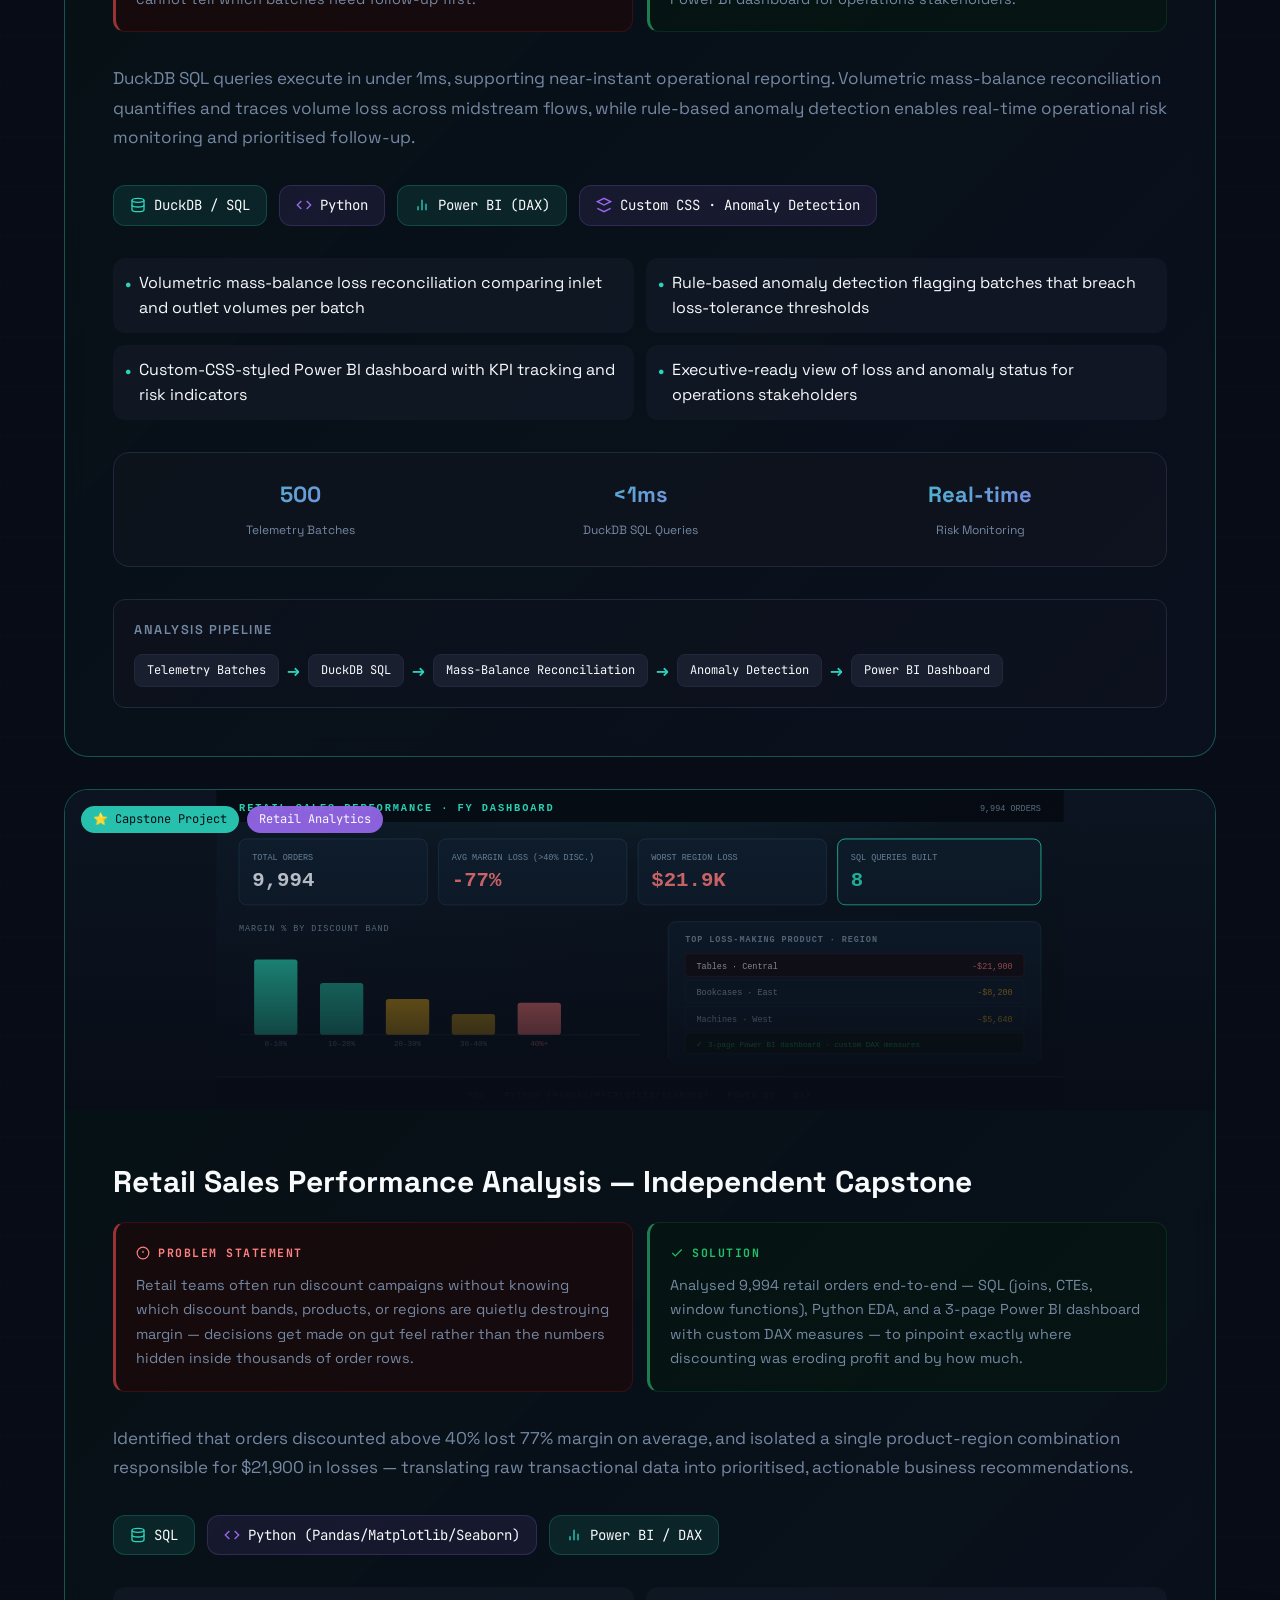
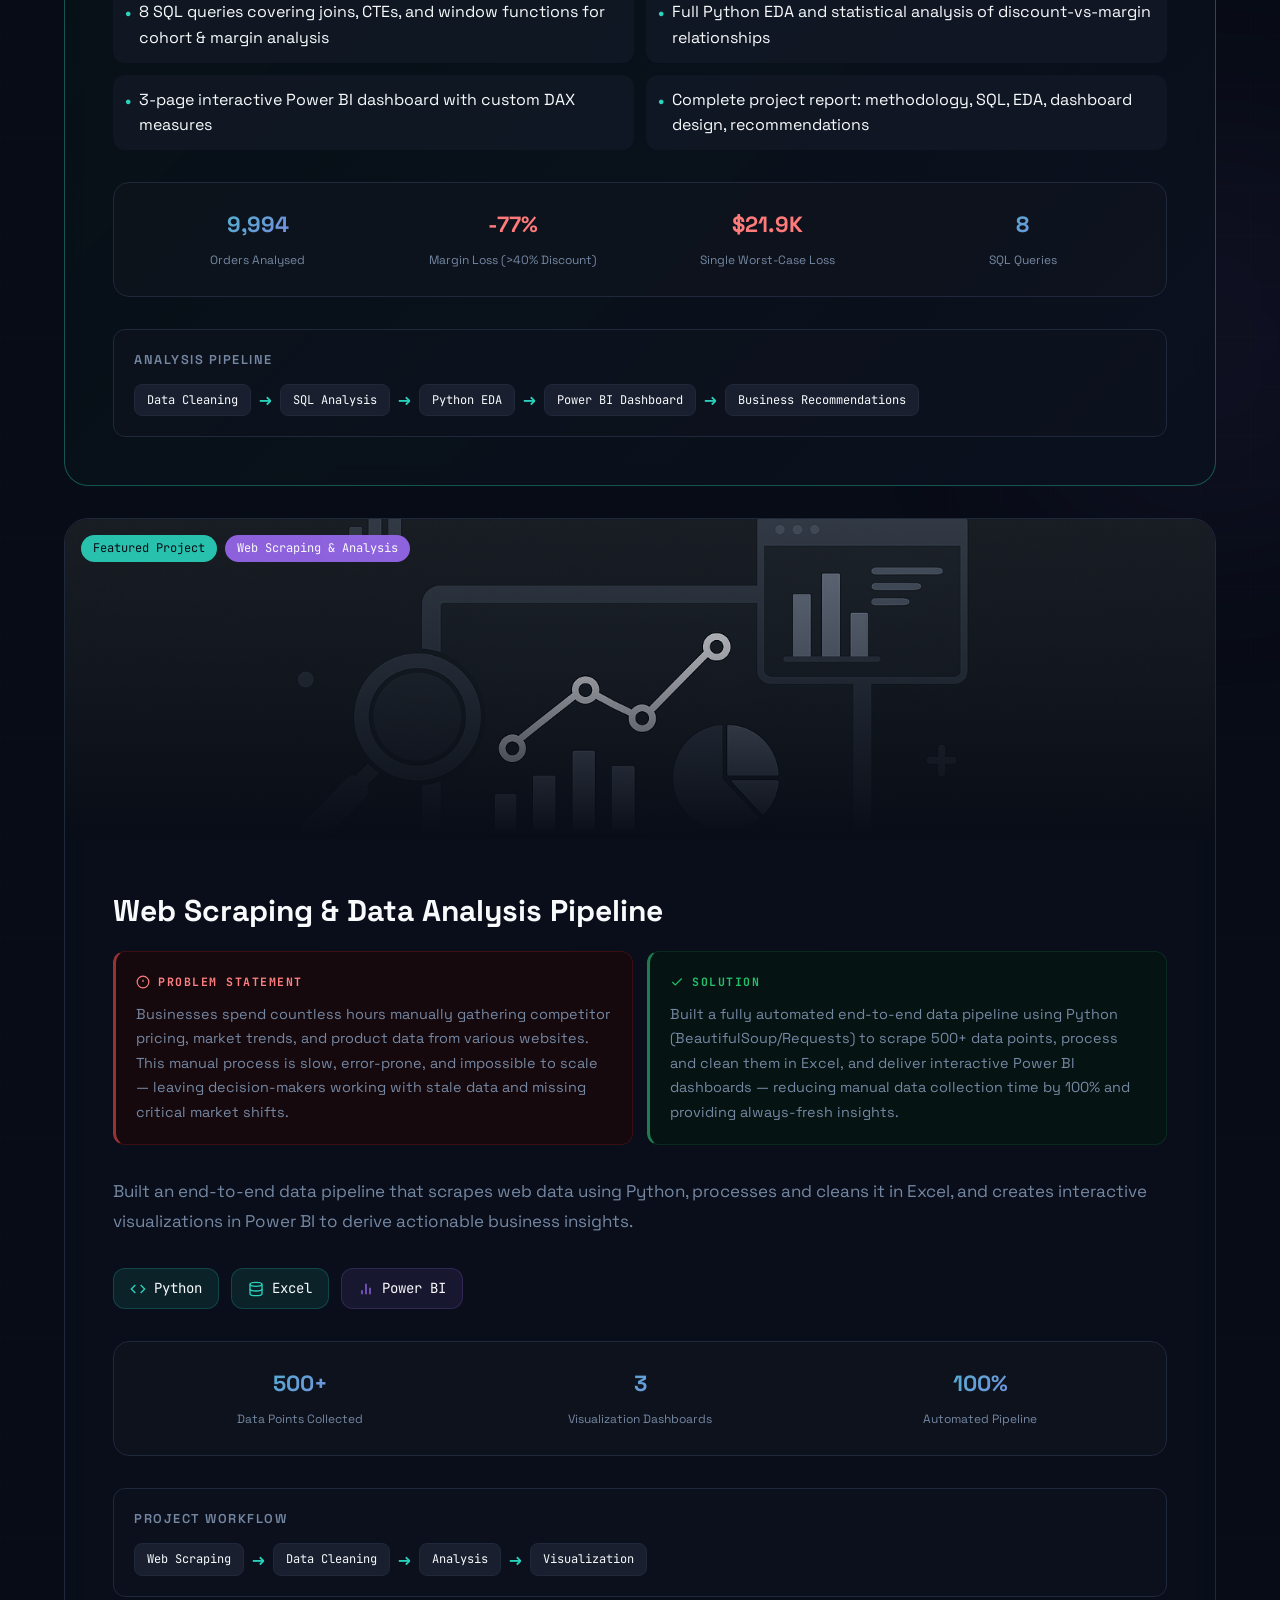
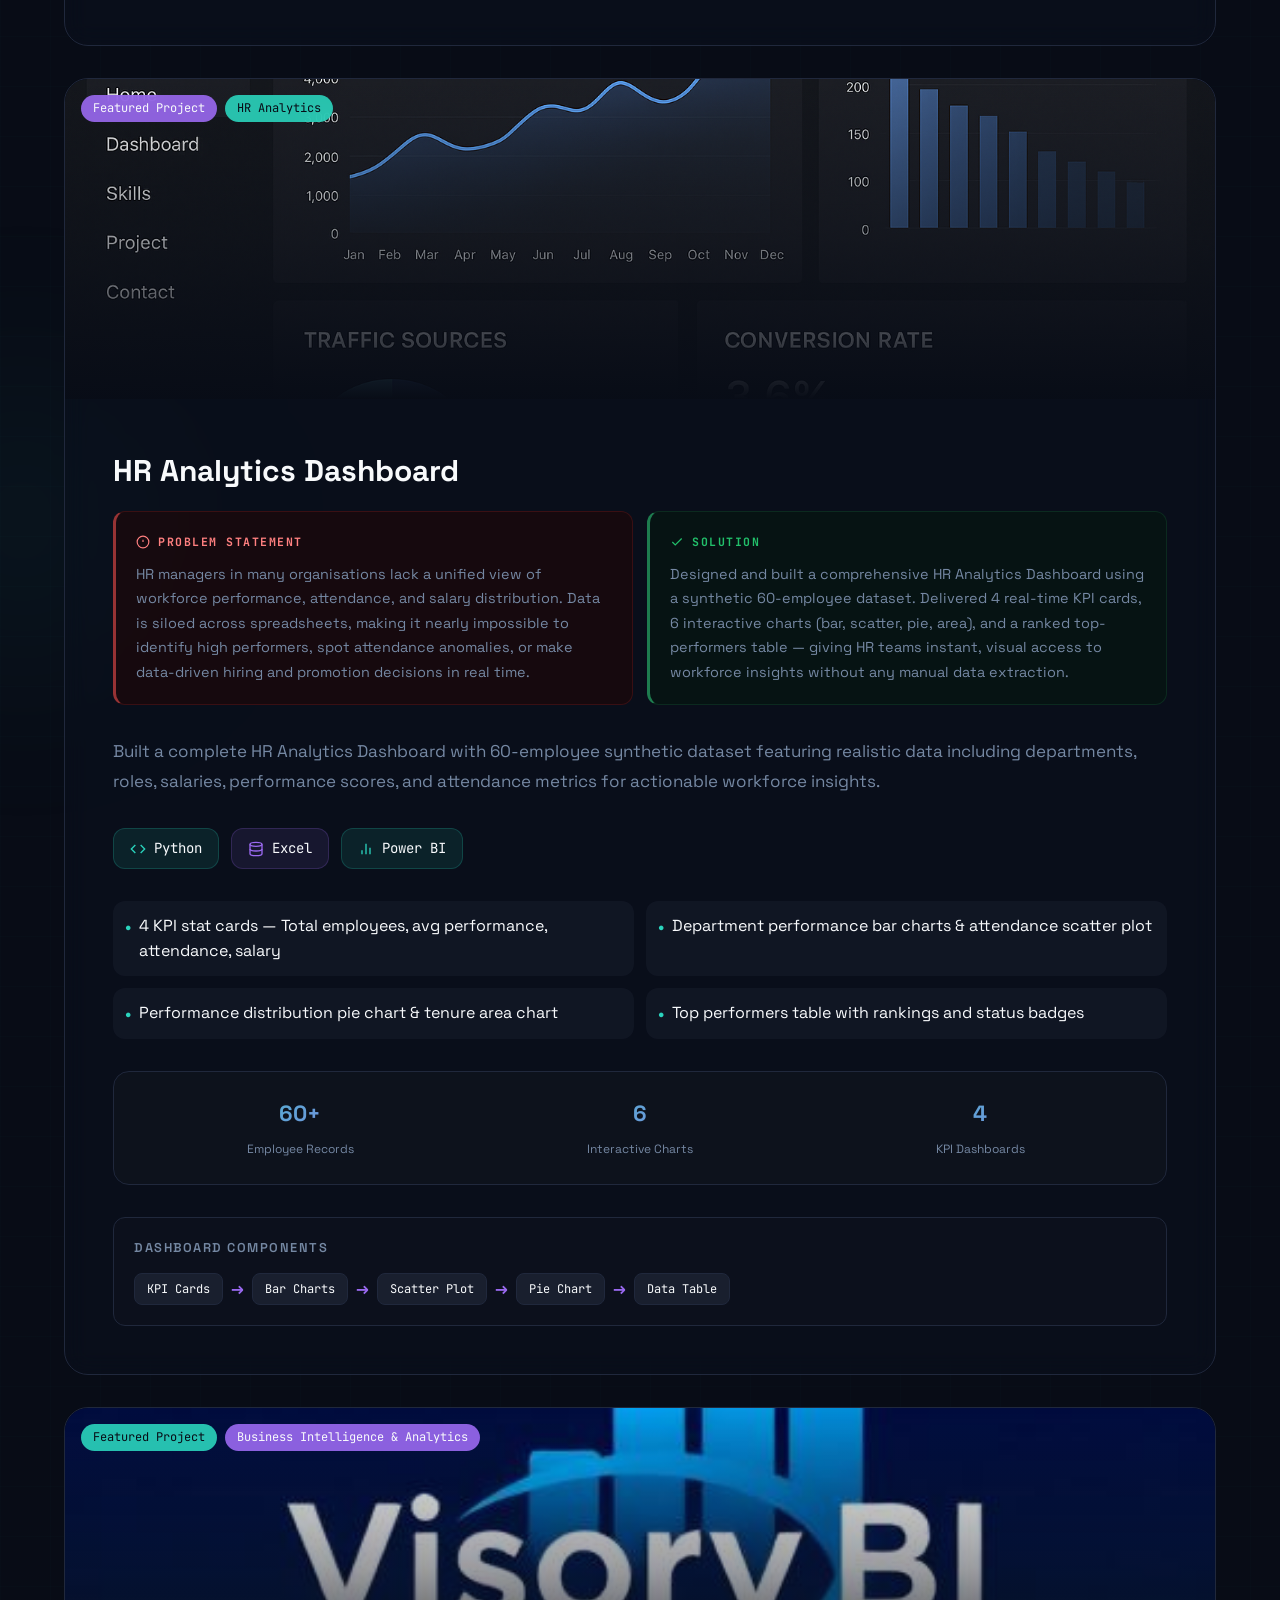
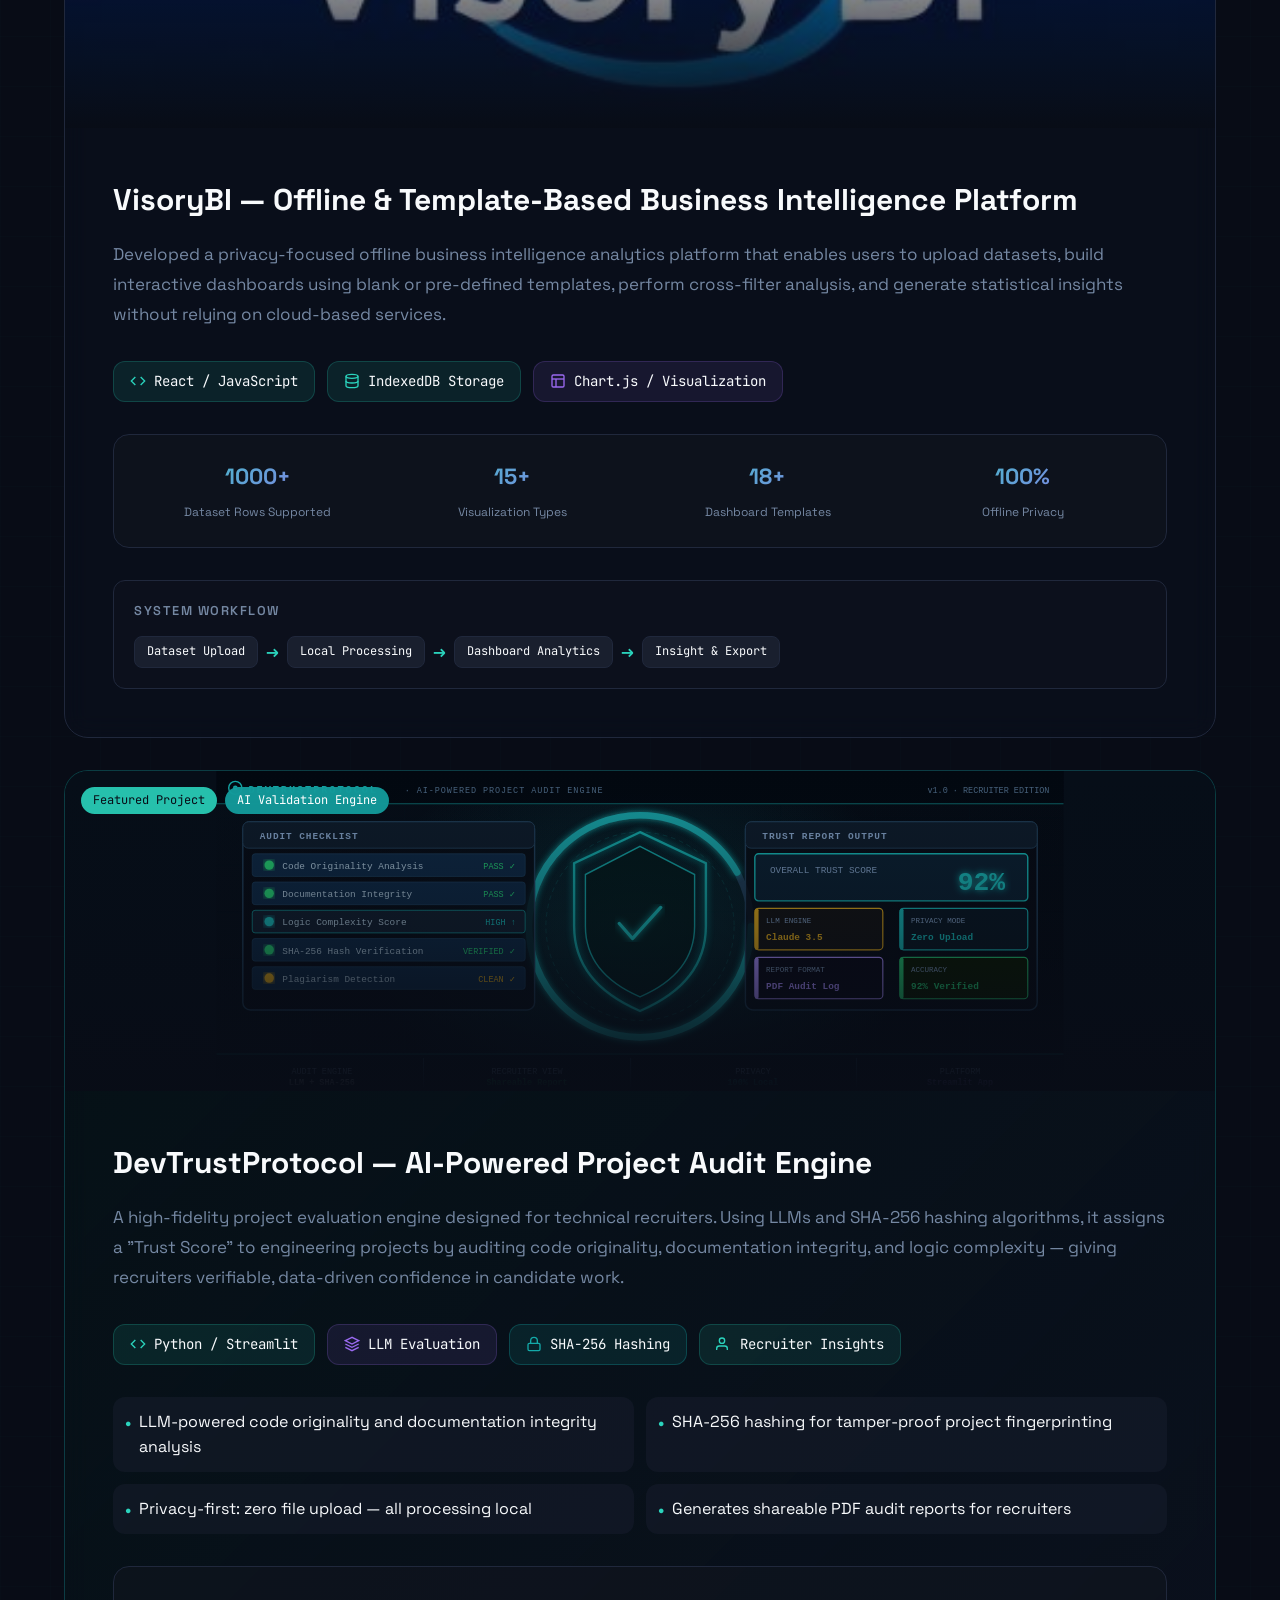
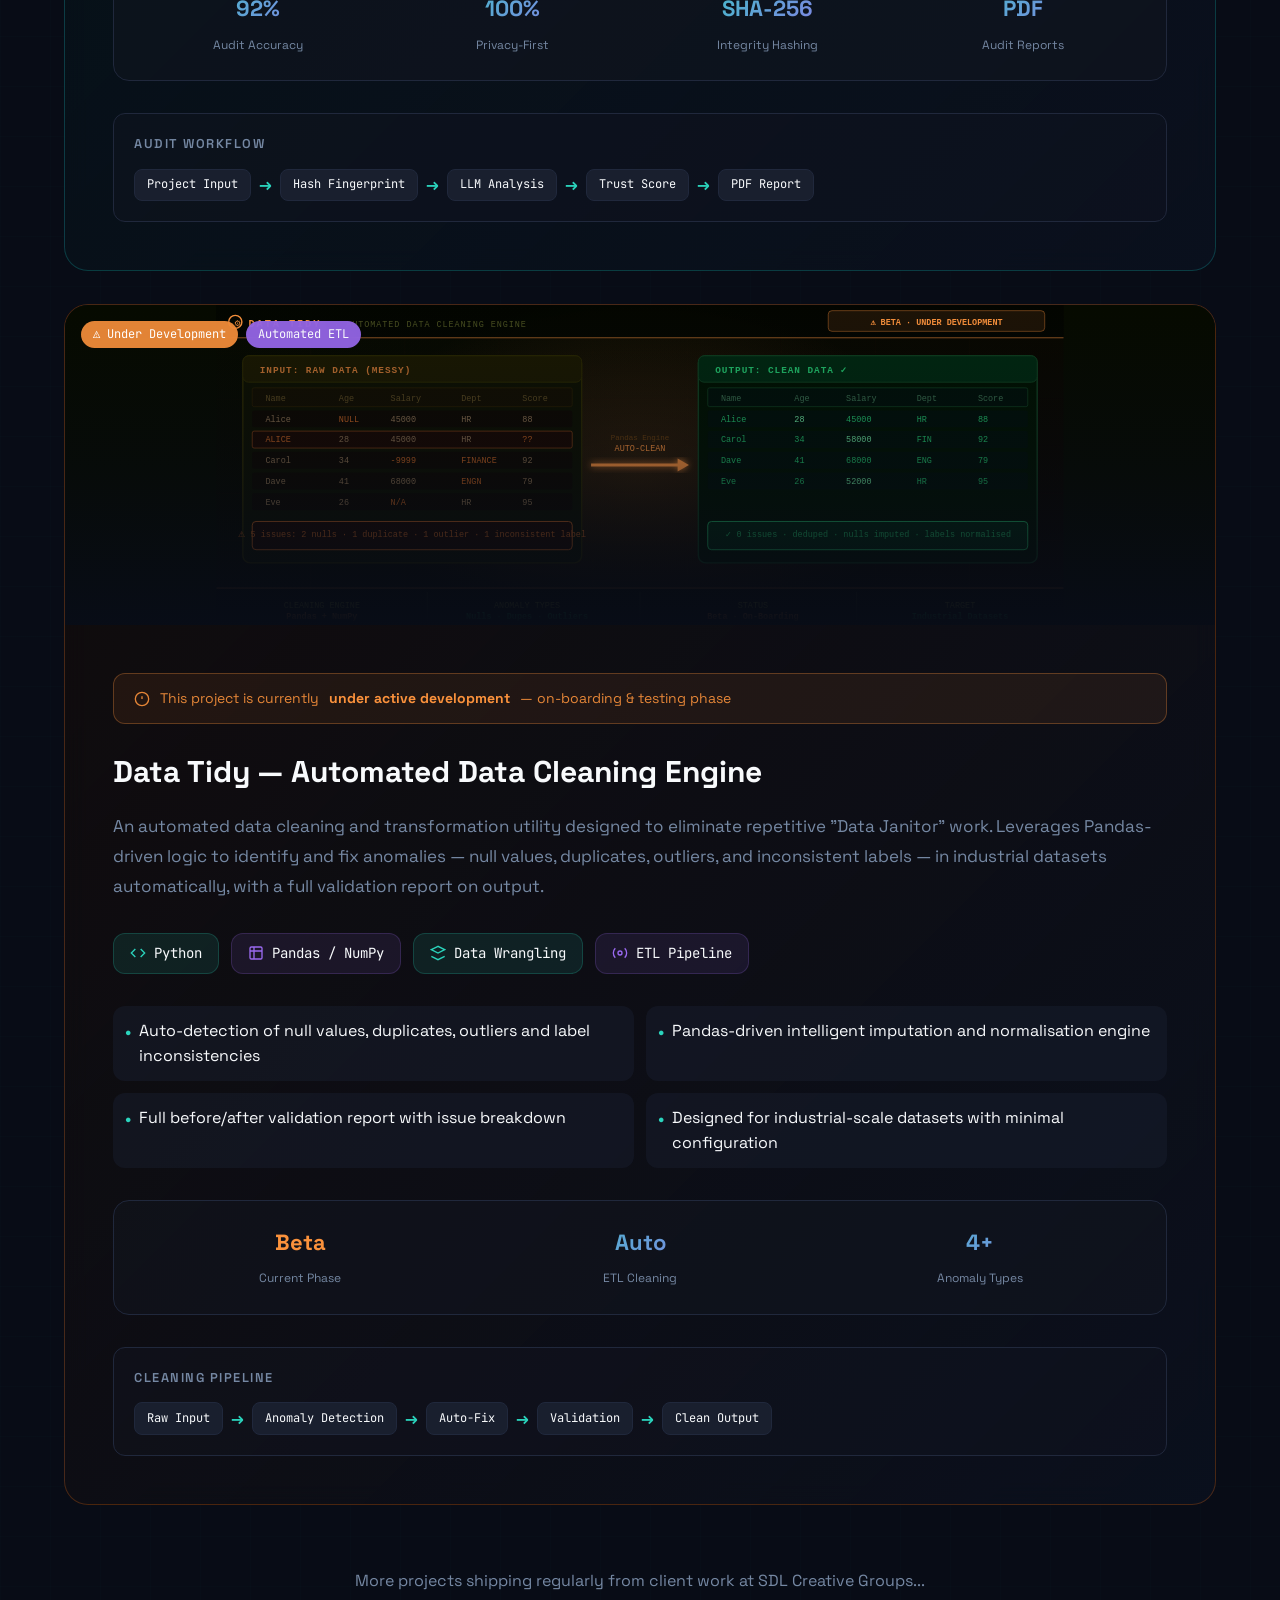
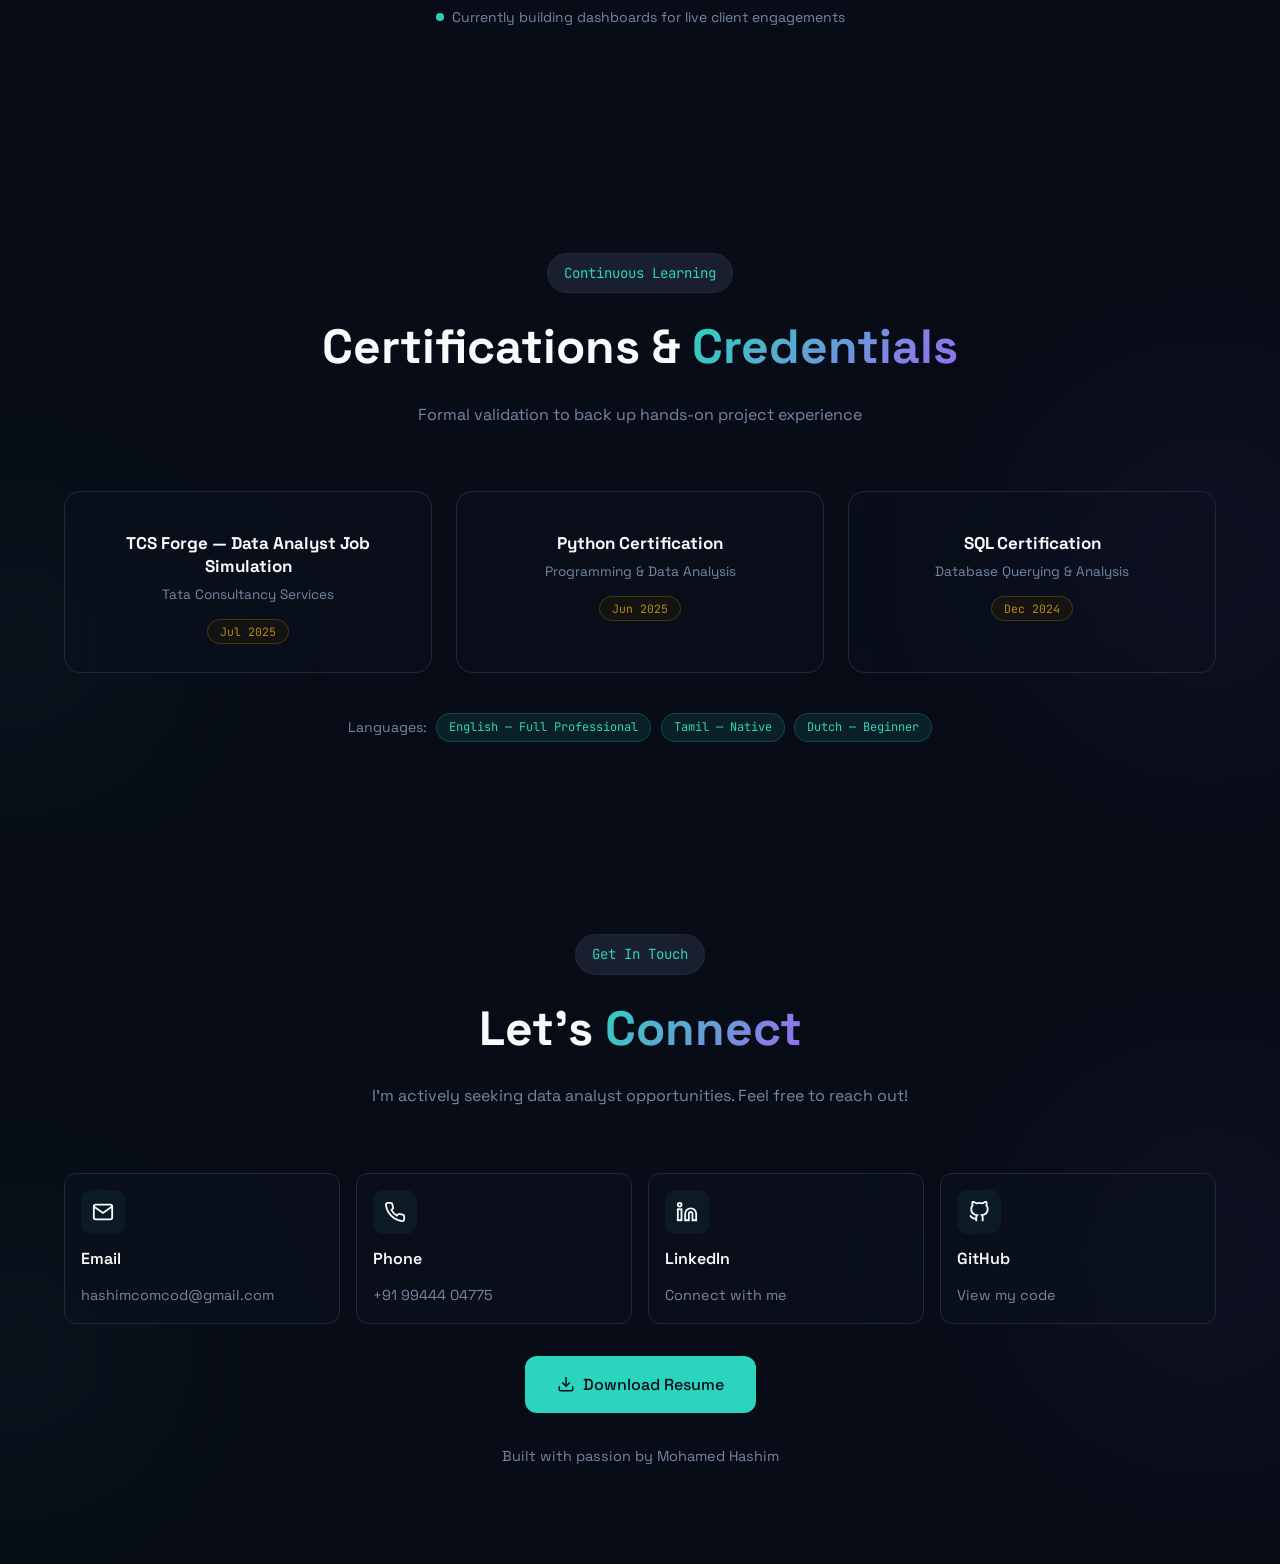
==== commit 9bda6f5b: "Enhance project details for ADNOC Midstream Updated project description and added new features and s" ====
--- a/index.html
+++ b/index.html
@@ -613,7 +613,7 @@
         <button class="filter-btn" data-filter="webapp">Live Web App</button>
         <button class="filter-btn" data-filter="dev">Under Dev</button>
       </div>
-    <!-- ══ PROJECT: ADNOC Midstream Mass-Balance Intelligence System ══ -->
+<!-- ══ PROJECT: ADNOC Midstream Mass-Balance Intelligence System ══ -->
 <div class="project-card project-card--capstone" data-tags="sql python powerbi">
   <div class="project-image-wrapper">
     <img src="assets/images/images.jpg" alt="Midstream oil and gas processing facility at dusk" class="project-image"/>
@@ -653,9 +653,30 @@
     </div>
 
     <div class="project-features">
-      <div class="feature-item"><span class="feature-bullet">•</span><span>Volumetric mass-balance loss reconciliation comparing inlet and outlet volumes</span>
-
-
+      <div class="feature-item"><span class="feature-bullet">•</span><span>Volumetric mass-balance loss reconciliation comparing inlet and outlet volumes per batch</span></div>
+      <div class="feature-item"><span class="feature-bullet">•</span><span>Rule-based anomaly detection flagging batches that breach loss-tolerance thresholds</span></div>
+      <div class="feature-item"><span class="feature-bullet">•</span><span>Custom-CSS-styled Power BI dashboard with KPI tracking and risk indicators</span></div>
+      <div class="feature-item"><span class="feature-bullet">•</span><span>Executive-ready view of loss and anomaly status for operations stakeholders</span></div>
+    </div>
+
+    <div class="project-stats">
+      <div class="stat-item"><span class="stat-value gradient-text">500</span><span class="stat-label">Telemetry Batches</span></div>
+      <div class="stat-item"><span class="stat-value gradient-text">&lt;1ms</span><span class="stat-label">DuckDB SQL Queries</span></div>
+      <div class="stat-item"><span class="stat-value gradient-text">Real-time</span><span class="stat-label">Risk Monitoring</span></div>
+    </div>
+
+    <div class="project-workflow">
+      <h4 class="workflow-title">Analysis Pipeline</h4>
+      <div class="workflow-steps">
+        <span class="workflow-step">Telemetry Batches</span><span class="workflow-arrow">→</span>
+        <span class="workflow-step">DuckDB SQL</span><span class="workflow-arrow">→</span>
+        <span class="workflow-step">Mass-Balance Reconciliation</span><span class="workflow-arrow">→</span>
+        <span class="workflow-step">Anomaly Detection</span><span class="workflow-arrow">→</span>
+        <span class="workflow-step">Power BI Dashboard</span>
+      </div>
+    </div>
+  </div>
+</div>
       <!-- ══ PROJECT 0: Retail Sales Performance Analysis (Capstone) ══ -->
       <div class="project-card project-card--capstone" data-tags="sql python powerbi">
         <div class="project-image-wrapper">
